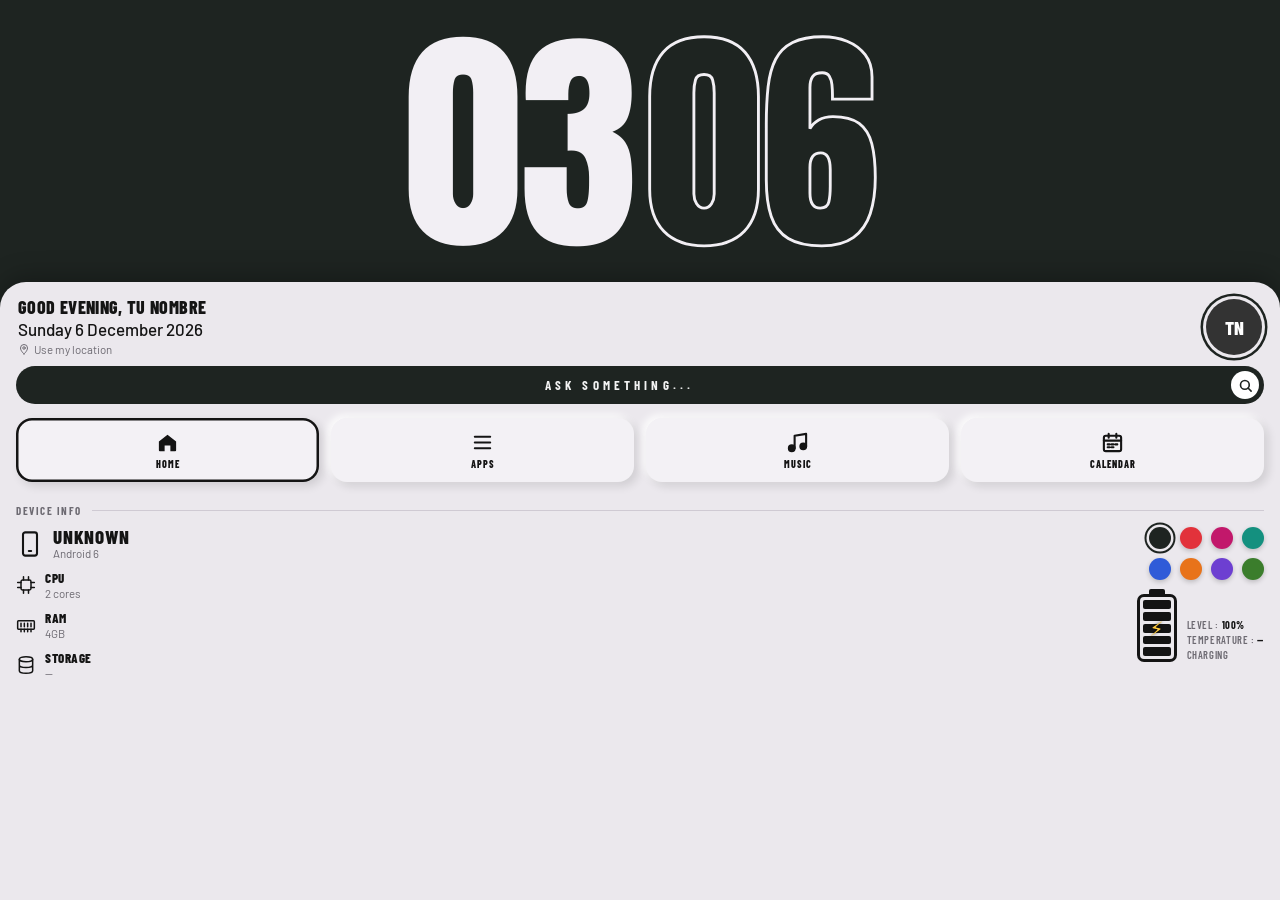
==== web27/index.html @ af2ad9dc "Nuevo tema Launcher 27 (estilo iOS 27) + funciones nativas - web27/: reloj gigante, mapa mundial con" ====
<!DOCTYPE html>
<html lang="es">
<head>
<meta charset="utf-8">
<meta name="viewport" content="width=device-width,initial-scale=1,maximum-scale=1,user-scalable=no,viewport-fit=cover">
<meta name="theme-color" content="#1E2421">
<meta name="mobile-web-app-capable" content="yes">
<title>Launcher 27</title>
<link rel="manifest" href="manifest.webmanifest">
<link rel="icon" href="icon-192.png">
<style>
@font-face{font-family:'Anton';font-weight:400;font-display:swap;src:url(fonts/anton-latin-400-normal.woff2) format('woff2')}
@font-face{font-family:'Barlow Condensed';font-weight:500;font-display:swap;src:url(fonts/barlow-condensed-latin-500-normal.woff2) format('woff2')}
@font-face{font-family:'Barlow Condensed';font-weight:600;font-display:swap;src:url(fonts/barlow-condensed-latin-600-normal.woff2) format('woff2')}
@font-face{font-family:'Barlow Condensed';font-weight:700;font-display:swap;src:url(fonts/barlow-condensed-latin-700-normal.woff2) format('woff2')}
@font-face{font-family:'Barlow Condensed';font-weight:800;font-display:swap;src:url(fonts/barlow-condensed-latin-800-normal.woff2) format('woff2')}
@font-face{font-family:'Barlow';font-weight:400;font-display:swap;src:url(fonts/barlow-latin-400-normal.woff2) format('woff2')}
@font-face{font-family:'Barlow';font-weight:500;font-display:swap;src:url(fonts/barlow-latin-500-normal.woff2) format('woff2')}
@font-face{font-family:'Barlow';font-weight:600;font-display:swap;src:url(fonts/barlow-latin-600-normal.woff2) format('woff2')}
@font-face{font-family:'Barlow';font-weight:700;font-display:swap;src:url(fonts/barlow-latin-700-normal.woff2) format('woff2')}
:root{--acc:#1E2421;--on:#fff;--bg:#ebe8ed;--tile:#f3f1f5;--ink:#141414;--mut:#6d6a72;--topH:max(34dvh,270px)}
*{box-sizing:border-box;margin:0;padding:0;-webkit-tap-highlight-color:transparent}
html,body{height:100%;overflow:hidden;background:var(--acc);font-family:Barlow,Roboto,system-ui,sans-serif;color:var(--ink);-webkit-user-select:none;user-select:none;touch-action:manipulation}
button{font:inherit;color:inherit;background:none;border:0;cursor:pointer}
input{font:inherit;-webkit-user-select:text;user-select:text}
.ic{width:22px;height:22px;flex:none}
.cond{font-family:"Barlow Condensed","Roboto Condensed","Arial Narrow",sans-serif-condensed,sans-serif,Barlow,sans-serif}

/* ---------- TOP ---------- */
#top{position:fixed;left:0;right:0;top:0;height:var(--topH);background:var(--acc);color:var(--on);overflow:hidden;transition:background .5s}
.tl{position:absolute;inset:0;padding-top:env(safe-area-inset-top);opacity:0;transform:scale(.97);transition:opacity .4s,transform .4s;pointer-events:none}
.tl.on{opacity:1;transform:none;pointer-events:auto}
/* clock */
#clk{position:absolute;left:0;right:0;top:calc(env(safe-area-inset-top) + 2px);bottom:22px;display:flex;align-items:center;justify-content:center;font-family:Anton,"Bebas Neue",Impact,"Arial Narrow",sans-serif-condensed,sans-serif;font-size:min(46vw,calc(var(--topH) * .78));line-height:1;letter-spacing:-.01em;color:#f2eff4}
#clk span{display:block}
#mm{color:transparent;-webkit-text-stroke:max(2px,.012em) #f2eff4;margin-left:.04em}
#ampm{position:absolute;right:16px;top:calc(env(safe-area-inset-top) + 12px);font:700 13px "Barlow Condensed","Roboto Condensed","Arial Narrow",sans-serif-condensed,sans-serif;letter-spacing:.2em;opacity:.8}
/* map */
.mapLbl{position:absolute;left:18px;top:calc(env(safe-area-inset-top) + 12px);font:600 14px "Barlow Condensed","Roboto Condensed","Arial Narrow",sans-serif-condensed,sans-serif;letter-spacing:.06em;opacity:.95}
.map{position:absolute;left:0;right:0;top:calc(env(safe-area-inset-top) + 38px);width:100%;height:calc(100% - env(safe-area-inset-top) - 104px)}
.map path{fill:#ebe8ed}
.map .cross{stroke:#fff;stroke-width:.25;opacity:.6}
.map .pt{fill:#ffd23f;stroke:var(--acc);stroke-width:.6}
.map .pulse{fill:none;stroke:#ffd23f;stroke-width:.5;transform-box:fill-box;transform-origin:center;animation:pulse 1.8s ease-out infinite}
@keyframes pulse{from{transform:scale(.4);opacity:1}to{transform:scale(2.6);opacity:0}}
.coord{position:absolute;left:24px;right:24px;bottom:40px;height:26px;border-radius:4px;background:#ebe8ed;color:#141414;font:700 12.5px "Barlow Condensed","Roboto Condensed","Arial Narrow",sans-serif-condensed,sans-serif;letter-spacing:.08em;display:flex;align-items:center;justify-content:center;gap:8px}
/* music top */
.blur{position:absolute;inset:-30px;background:var(--acc) center/cover;filter:blur(18px) brightness(.55) saturate(1.2);transform:scale(1.1)}
.vinylWrap{position:absolute;left:50%;top:calc(env(safe-area-inset-top) + 50%);transform:translate(-50%,-58%)}
.vinyl{width:min(58vw,calc(var(--topH) * .74));aspect-ratio:1;border-radius:50%;background:repeating-radial-gradient(circle,#0c0c0c 0 1.6px,#1b1b1b 1.6px 3.2px);box-shadow:0 12px 30px rgba(0,0,0,.5),inset 0 0 0 2px rgba(255,255,255,.06);position:relative;animation:spin 6s linear infinite;animation-play-state:paused}
.vinyl::after{content:"";position:absolute;inset:0;border-radius:50%;background:conic-gradient(from 30deg,transparent 0 10%,rgba(255,255,255,.12) 14%,transparent 20% 60%,rgba(255,255,255,.08) 64%,transparent 70%)}
.playing .vinyl{animation-play-state:running}
@keyframes spin{to{transform:rotate(360deg)}}
.vlabel{position:absolute;inset:29%;border-radius:50%;background:#e9e6ec center/cover;display:grid;place-items:center;color:#141414}
.vhole{position:absolute;left:50%;top:50%;width:5%;height:5%;transform:translate(-50%,-50%);border-radius:50%;background:#000;z-index:2}
.lp{position:absolute;right:16px;top:calc(env(safe-area-inset-top) + 10px);border:1.5px solid rgba(255,255,255,.8);border-radius:50%;width:28px;height:28px;display:grid;place-items:center;font:700 10px "Barlow Condensed","Roboto Condensed","Arial Narrow",sans-serif-condensed,sans-serif}
.lyr{position:absolute;left:14px;right:14px;top:calc(env(safe-area-inset-top) + 50%);transform:translateY(-62%);text-align:center;pointer-events:none;z-index:3}
.lyr b{display:block;font:800 clamp(20px,6.4vw,28px)/1.08 "Barlow Condensed","Roboto Condensed","Arial Narrow",sans-serif-condensed,sans-serif;color:#ffc93c;text-shadow:0 2px 10px rgba(0,0,0,.8);transition:opacity .3s}
.lyr small{display:block;margin-top:6px;font:600 13px Barlow;color:#fff;opacity:.85;text-shadow:0 1px 6px #000}
/* calendar top */
.mc{position:absolute;inset:calc(env(safe-area-inset-top) + 10px) 16px 34px;display:flex;flex-direction:column}
.mch{display:flex;align-items:flex-end;justify-content:space-between}
.mch b{font:400 clamp(40px,13vw,58px)/.9 Anton,Impact,sans-serif-condensed,sans-serif;color:transparent;-webkit-text-stroke:1.5px #f2eff4;letter-spacing:.02em}
.mch span{font:700 15px "Barlow Condensed","Roboto Condensed","Arial Narrow",sans-serif-condensed,sans-serif;letter-spacing:.2em;opacity:.8}
.mch .nav{display:flex;gap:6px}
.mch .nav button{width:30px;height:30px;border-radius:50%;border:1.5px solid rgba(255,255,255,.5);display:grid;place-items:center}
.mch .nav .ic{width:16px;height:16px}
.mgrid{flex:1;display:grid;grid-template-columns:repeat(7,1fr);grid-auto-rows:1fr;margin-top:6px;font:600 13.5px "Barlow Condensed","Roboto Condensed","Arial Narrow",sans-serif-condensed,sans-serif;text-align:center;align-items:center}
.mgrid .wd{opacity:.6;font-size:11px;letter-spacing:.08em}
.mgrid .o{opacity:.3}
.mgrid .t span{background:#f2eff4;color:var(--acc);border-radius:7px;padding:1px 6px}
.mgrid .e span{border-bottom:2px solid #ffc93c}

/* ---------- CARD ---------- */
#card{position:fixed;left:0;right:0;bottom:0;top:calc(var(--topH) - 24px);background:var(--bg);border-radius:26px 26px 0 0;display:flex;flex-direction:column;box-shadow:0 -6px 24px rgba(0,0,0,.25);overflow:hidden}
.hello{display:flex;align-items:center;gap:12px;padding:16px 18px 10px}
.hello>div{flex:1;min-width:0}
.hello h1{font:800 18px/1.05 "Barlow Condensed","Roboto Condensed","Arial Narrow",sans-serif-condensed,sans-serif;letter-spacing:.02em;text-transform:uppercase;white-space:nowrap;overflow:hidden;text-overflow:ellipsis}
.hello p{font:500 17px/1.2 Barlow;margin-top:2px}
.hello small{display:flex;align-items:center;gap:4px;font-size:11.5px;color:var(--mut);margin-top:3px;white-space:nowrap;overflow:hidden}
.hello small .ic{width:12px;height:12px}
.ava{width:56px;height:56px;border-radius:50%;flex:none;background:#333 center/cover;box-shadow:0 0 0 3px var(--bg),0 0 0 5.5px var(--acc);display:grid;place-items:center;color:#fff;font:800 19px "Barlow Condensed","Roboto Condensed","Arial Narrow",sans-serif-condensed,sans-serif}
.ask{margin:0 16px;position:relative}
.ask input{width:100%;height:38px;border:0;border-radius:20px;background:var(--acc);color:var(--on);padding:0 46px 0 18px;font:700 13px "Barlow Condensed","Roboto Condensed","Arial Narrow",sans-serif-condensed,sans-serif;letter-spacing:.32em;text-align:center;outline:none;transition:background .5s}
.ask input::placeholder{color:var(--on);opacity:.95}
.ask input:focus{text-align:left;letter-spacing:.06em;font-size:15px}
.ask>button{position:absolute;right:5px;top:5px;width:28px;height:28px;border-radius:50%;background:var(--on);color:var(--acc);display:grid;place-items:center}
.ask>button .ic{width:15px;height:15px;stroke-width:2.6}
#res{position:absolute;left:0;right:0;top:44px;background:#fff;border-radius:16px;box-shadow:0 10px 30px rgba(0,0,0,.25);z-index:30;max-height:46dvh;overflow:auto;display:none}
#res.on{display:block}
#res button{display:flex;align-items:center;gap:12px;width:100%;padding:10px 14px;text-align:left;font-size:14.5px;border-bottom:1px solid #eee}
#res img,#res .ri{width:30px;height:30px;border-radius:8px;flex:none;display:grid;place-items:center;background:#f0eef2}
.tabs{display:grid;grid-template-columns:repeat(4,1fr);gap:12px;padding:14px 16px 8px}
.tab{height:64px;border-radius:16px;background:var(--tile);box-shadow:4px 4px 10px rgba(0,0,0,.12),-3px -3px 8px rgba(255,255,255,.95);display:flex;flex-direction:column;align-items:center;justify-content:center;gap:4px;font:800 10px "Barlow Condensed","Roboto Condensed","Arial Narrow",sans-serif-condensed,sans-serif;letter-spacing:.1em;text-transform:uppercase;transition:.2s}
.tab .ic{width:23px;height:23px;stroke-width:2.2}
.tab.on{box-shadow:inset 0 0 0 2.5px var(--ink),4px 4px 10px rgba(0,0,0,.12)}
.tab:active{transform:scale(.95)}
.body{position:relative;flex:1;min-height:0}
.pg{position:absolute;inset:0;overflow-y:auto;padding:6px 16px calc(24px + env(safe-area-inset-bottom));opacity:0;transform:translateY(10px);transition:opacity .3s,transform .3s;pointer-events:none;scrollbar-width:none}
.pg::-webkit-scrollbar{display:none}
.pg.on{opacity:1;transform:none;pointer-events:auto}
.sec{display:flex;align-items:center;gap:10px;margin:8px 0 10px;font:700 11px "Barlow Condensed","Roboto Condensed","Arial Narrow",sans-serif-condensed,sans-serif;letter-spacing:.14em;color:var(--mut);text-transform:uppercase}
.sec::after{content:"";flex:1;height:1px;background:#cfcad3}
.sec .sb{order:3;width:28px;height:28px;border-radius:9px;background:var(--tile);box-shadow:2px 2px 6px rgba(0,0,0,.12);display:grid;place-items:center;color:var(--ink)}
.sec .sb .ic{width:15px;height:15px}
/* home */
.dev{display:flex;gap:12px}
.dl{flex:1;min-width:0;display:flex;flex-direction:column;gap:10px}
.di{display:flex;gap:9px;align-items:center}
.di .ic{width:20px;height:20px;stroke-width:1.8}
.di>div{min-width:0}
.di b{display:block;font:800 13px "Barlow Condensed","Roboto Condensed","Arial Narrow",sans-serif-condensed,sans-serif;letter-spacing:.04em;text-transform:uppercase}
.di small{display:block;font-size:11.5px;color:var(--mut);white-space:nowrap;overflow:hidden;text-overflow:ellipsis}
.di.big .ic{width:28px;height:28px}
.di.big b{font-size:19px;line-height:1}
.dr{flex:none;max-width:46%;display:flex;flex-direction:column;align-items:flex-end;gap:14px}
.dots{display:grid;grid-template-columns:repeat(4,22px);gap:9px}
.dot{width:22px;height:22px;border-radius:50%;background:var(--c);box-shadow:0 2px 5px rgba(0,0,0,.2);transition:.2s}
.dot.on{box-shadow:0 0 0 2.5px var(--bg),0 0 0 4.5px var(--c)}
.batt{display:flex;gap:10px;align-items:flex-end}
.bico{width:40px;height:68px;border:3px solid var(--ink);border-radius:7px;padding:3px;display:flex;flex-direction:column-reverse;gap:3px;position:relative}
.bico::before{content:"";position:absolute;top:-8px;left:50%;width:16px;height:5px;margin-left:-8px;background:var(--ink);border-radius:2px 2px 0 0}
.bico i{flex:1;border-radius:2px;background:var(--ink);opacity:.12}
.bico i.f{opacity:1}
.bico.low i.f{background:#e2323b}
.bico.chg::after{content:"⚡";position:absolute;inset:0;display:grid;place-items:center;font-size:20px;color:#ffc93c;text-shadow:0 0 3px #000}
.btx{min-width:0;font:600 10.5px/1.45 "Barlow Condensed","Roboto Condensed","Arial Narrow",sans-serif-condensed,sans-serif;letter-spacing:.06em;text-transform:uppercase;color:var(--mut);text-align:left}
.btx b{color:var(--ink)}
.quick{display:grid;grid-template-columns:repeat(4,1fr);gap:10px;margin-top:16px}
/* apps */
.agrid{display:grid;grid-template-columns:repeat(5,1fr);gap:12px 8px}
.ap{display:flex;flex-direction:column;align-items:center;gap:5px;min-width:0}
.ap .t{width:100%;aspect-ratio:1;max-width:56px;border-radius:15px;background:var(--tile);box-shadow:3px 3px 8px rgba(0,0,0,.13),-2px -2px 6px rgba(255,255,255,.95);display:grid;place-items:center;transition:transform .15s}
.ap:active .t{transform:scale(.9)}
.ap .t .ic{width:25px;height:25px;stroke-width:1.9}
.ap .t img{width:70%;height:70%;border-radius:24%;object-fit:cover}
.ap small{font:700 9px "Barlow Condensed","Roboto Condensed","Arial Narrow",sans-serif-condensed,sans-serif;letter-spacing:.06em;text-transform:uppercase;max-width:100%;white-space:nowrap;overflow:hidden;text-overflow:ellipsis;color:#444}
.hazard{height:30px;margin:20px -16px 0;background:repeating-linear-gradient(-45deg,var(--ink) 0 14px,transparent 14px 28px);opacity:.92}
.hint{font-size:11px;color:var(--mut);text-align:center;margin-top:10px}
/* music */
.msrc{display:flex;justify-content:center;margin:2px 0 6px}
.msrc img,.msrc .ic{width:24px;height:24px;border-radius:50%}
.mt{text-align:center;font:800 20px/1.1 "Barlow Condensed","Roboto Condensed","Arial Narrow",sans-serif-condensed,sans-serif;text-transform:uppercase;white-space:nowrap;overflow:hidden;text-overflow:ellipsis}
.ma{text-align:center;font:600 13px "Barlow Condensed","Roboto Condensed","Arial Narrow",sans-serif-condensed,sans-serif;letter-spacing:.14em;color:var(--mut);text-transform:uppercase;margin-top:3px;white-space:nowrap;overflow:hidden;text-overflow:ellipsis}
.mctl{display:flex;justify-content:space-between;align-items:center;margin:16px 6px 10px}
.mctl button .ic{width:22px;height:22px}
.mctl .pp{width:52px;height:52px;border-radius:50%;background:var(--ink);color:var(--bg);display:grid;place-items:center;box-shadow:0 6px 14px rgba(0,0,0,.25)}
.mctl .pp .ic{width:22px;height:22px}
.prog{display:flex;align-items:center;gap:10px;font:600 11.5px "Barlow Condensed","Roboto Condensed","Arial Narrow",sans-serif-condensed,sans-serif;color:var(--mut);font-variant-numeric:tabular-nums}
.pbar{flex:1;height:22px;display:flex;align-items:center}
.pbar div{width:100%;height:4px;border-radius:2px;background:#d3ced7;overflow:hidden}
.pbar i{display:block;height:100%;width:0;background:var(--ink)}
.cardx{background:var(--tile);border-radius:16px;padding:14px;box-shadow:3px 3px 10px rgba(0,0,0,.1);margin:14px 0;font-size:13px;line-height:1.4}
.cardx b{display:block;font:800 14px "Barlow Condensed","Roboto Condensed","Arial Narrow",sans-serif-condensed,sans-serif;letter-spacing:.06em;text-transform:uppercase;margin-bottom:4px}
.btn{display:inline-flex;align-items:center;justify-content:center;gap:8px;background:var(--ink);color:#fff;border-radius:12px;padding:11px 16px;font:700 14px "Barlow Condensed","Roboto Condensed","Arial Narrow",sans-serif-condensed,sans-serif;letter-spacing:.08em;text-transform:uppercase}
.btn .ic{width:17px;height:17px}
.btn.alt{background:transparent;color:var(--ink);box-shadow:inset 0 0 0 2px var(--ink)}
.song{display:flex;align-items:center;gap:10px;padding:8px;border-radius:12px}
.song.cur{background:var(--tile);box-shadow:2px 2px 8px rgba(0,0,0,.1)}
.song .th{width:40px;height:40px;border-radius:9px;background:#d9d5dd center/cover;flex:none;display:grid;place-items:center}
.song .th .ic{width:18px;height:18px}
.song .tx{flex:1;min-width:0}
.song b{display:block;font-size:14px;white-space:nowrap;overflow:hidden;text-overflow:ellipsis}
.song small{font-size:12px;color:var(--mut);display:block;white-space:nowrap;overflow:hidden;text-overflow:ellipsis}
.song .del{opacity:.45;padding:6px}
.song .del .ic{width:17px;height:17px}
/* calendar */
.ev{margin-bottom:14px}
.ev .bar{background:var(--ink);color:#fff;font:700 15px "Barlow Condensed","Roboto Condensed","Arial Narrow",sans-serif-condensed,sans-serif;letter-spacing:.03em;padding:7px 12px;border-radius:3px;display:flex;align-items:center;gap:8px}
.ev .bar span{flex:1;white-space:nowrap;overflow:hidden;text-overflow:ellipsis}
.ev .bar .ic{width:15px;height:15px;opacity:.7}
.ev .meta{display:flex;gap:14px;align-items:center;font:600 12px "Barlow Condensed","Roboto Condensed","Arial Narrow",sans-serif-condensed,sans-serif;letter-spacing:.04em;color:var(--mut);padding:5px 4px 0;flex-wrap:wrap}
.ev .meta span{display:flex;align-items:center;gap:4px}
.ev .meta .ic{width:13px;height:13px}
.ev .meta .left{margin-left:auto;color:var(--ink);font-weight:800}
.ev .meta .left.now{color:#e2323b}
.empty{text-align:center;color:var(--mut);font-size:13px;padding:16px}
/* sheet */
#scrim{position:fixed;inset:0;background:rgba(0,0,0,.45);opacity:0;pointer-events:none;transition:.3s;z-index:40}
body.sheetOpen #scrim{opacity:1;pointer-events:auto}
#sheet{position:fixed;left:0;right:0;bottom:0;max-height:90dvh;overflow-y:auto;background:var(--bg);border-radius:26px 26px 0 0;z-index:41;transform:translateY(105%);transition:transform .38s cubic-bezier(.2,.8,.2,1);padding:10px 18px calc(24px + env(safe-area-inset-bottom))}
body.sheetOpen #sheet{transform:none}
.grab{width:44px;height:5px;border-radius:3px;background:#c8c3cc;margin:0 auto 14px}
#sheet h3{font:800 17px "Barlow Condensed","Roboto Condensed","Arial Narrow",sans-serif-condensed,sans-serif;letter-spacing:.12em;text-transform:uppercase;margin:4px 0 12px}
#sheet h4{font:700 11px "Barlow Condensed","Roboto Condensed","Arial Narrow",sans-serif-condensed,sans-serif;letter-spacing:.14em;color:var(--mut);text-transform:uppercase;margin:18px 0 8px}
.fld{display:block;margin-bottom:10px}
.fld span{display:block;font-size:11.5px;font-weight:600;color:var(--mut);margin-bottom:4px}
.fld input{width:100%;border:0;border-radius:12px;background:#fff;padding:11px 12px;font-size:15px;color:#111;outline:none}
.row{display:flex;align-items:center;justify-content:space-between;gap:10px;padding:8px 0;font-size:14.5px}
.sw{width:48px;height:28px;border-radius:14px;background:#cfcad3;position:relative;flex:none;transition:.25s}
.sw::after{content:"";position:absolute;top:3px;left:3px;width:22px;height:22px;border-radius:50%;background:#fff;box-shadow:0 2px 4px rgba(0,0,0,.25);transition:.25s}
.sw.on{background:var(--ink)}.sw.on::after{left:23px}
.seg{display:flex;background:#fff;border-radius:12px;padding:3px}
.seg button{padding:7px 14px;border-radius:9px;font-weight:700;font-size:13px}
.seg button.on{background:var(--ink);color:#fff}
.flags{display:flex;gap:10px}
.flag{width:40px;height:40px;border-radius:50%;overflow:hidden;font-size:33px;line-height:40px;text-align:center;box-shadow:0 0 0 2px #fff,0 2px 6px rgba(0,0,0,.2)}
.flag span{display:block;transform:scale(1.45)}
.flag.on{box-shadow:0 0 0 3px var(--ink)}
.chk{display:flex;align-items:center;gap:10px;font-size:14px;margin:6px 0 10px}
.chk input{width:20px;height:20px;accent-color:#111}
.two{display:flex;gap:10px}.two>*{flex:1}
.acts{display:flex;gap:10px;margin-top:8px}.acts .btn{flex:1}
.res2 button{display:block;width:100%;text-align:left;padding:11px;border-radius:10px;font-size:14px}
.res2 small{color:var(--mut)}
.pick{display:grid;grid-template-columns:repeat(4,1fr);gap:14px 8px}
#toast{position:fixed;left:50%;bottom:calc(30px + env(safe-area-inset-bottom));transform:translate(-50%,20px);background:#111;color:#fff;padding:10px 16px;border-radius:12px;font-size:13px;opacity:0;pointer-events:none;transition:.3s;z-index:60;max-width:86vw;text-align:center}
#toast.on{opacity:1;transform:translate(-50%,0)}
.spin{animation:spin 1s linear infinite}
</style>
</head>
<body>
<section id="top">
  <div class="tl on" data-p="home"><button id="clk" aria-label="clock"><span id="hh">00</span><span id="mm">00</span></button><span id="ampm"></span></div>
  <div class="tl" data-p="apps">
    <div class="mapLbl" id="mapLbl">—</div>
    <svg class="map" viewBox="0 0 360 142" preserveAspectRatio="xMidYMid meet"><path d="M112.2,137.8L113.5,138.5L114.9,138.7L114.5,139.2L113.5,139.2L113,138.9L112.7,139.3L111.9,139.6L110.8,139.5L110,139.2L109,139.1L107.7,138.5L106.7,138L105.3,136.8L106.2,137L107.6,137.7L108.9,138.1L109.4,137.6L109.7,136.9L110.7,136.5L111.4,136.6L111.7,137.1L112.2,137.8M121.5,135.1L122.3,135.5L122,135.9L120.6,136.2L120.2,135.8L119.3,136.3L118.8,135.8L120,135.3L120.8,135.5L121.5,135.1M250.3,133.7L248.7,133.8L248.7,133.2L248.9,132.8L248.9,132.6L249.6,132.9L250.5,133.1L250.6,133.3L250.3,133.7M325.4,124.8L326.4,125.1L326.9,125L327.7,124.8L328.3,124.9L328.4,126.1L328,126.4L327.9,127.2L327.6,126.9L326.9,127.6L326.7,127.6L326,127.5L325.4,126.7L325.3,126L324.7,125.2L324.7,124.7L325.4,124.8M353,124.9L353.2,125.3L354,124.9L354.2,125.3L354.2,125.8L353.9,126.2L353.2,127L352.7,127.4L353.1,127.9L352.3,127.9L351.5,128.2L351.2,128.9L350.6,129.9L349.8,130.4L349.3,130.6L348.4,130.6L347.8,130.3L346.7,130.2L346.5,129.9L347,129.1L348.3,128.1L348.9,127.9L349.7,127.6L350.5,127L351.1,126.5L351.6,125.8L352,125.5L352.1,125L352.8,124.5L353,124.9M354.6,120.2L355.3,121.2L355.4,120.5L355.8,120.8L356,121.6L356.8,121.9L357.4,122L358,121.6L358.5,121.7L358.3,122.6L358,123.2L357.2,123.1L356.9,123.4L357,123.9L356.9,124.1L356.5,124.6L356,125.3L355.2,125.7L355.1,125.4L354.7,125.3L355.2,124.5L354.9,123.9L353.8,123.5L353.9,123.1L354.6,122.8L354.7,122L354.7,121.4L354.3,120.7L354.3,120.5L353.8,120.1L353.1,119.2L352.6,118.5L353,118.5L353.6,119L354.3,119.3L354.6,120.2M347.1,106.2L346.7,106.4L346.2,106.1L345.5,105.7L344.8,105.1L344.2,104.4L344,104.1L344.5,104.1L345,104.5L345.5,104.8L345.8,105.1L346.6,105.7L347.1,106.2M358.4,101.3L358.7,101.6L358.6,102.2L357.9,102.3L357.4,102.2L357.3,101.7L357.7,101.4L358.1,101.5L358.4,101.3M359.4,100.8L358.7,101L358.6,100.6L359.1,100.4L359.4,100.4M0,100.1L0.2,100L0.1,100.5L0,100.6M347.8,100.5L347.5,100.6L347.2,100.2L347.2,99.9L347.8,100.5M347.1,98.9L347.3,99.7L347,99.6L346.8,99.7L346.7,99.4L346.6,98.6L347.1,98.9M230.1,97.6L230.2,98.8L230.5,99.2L230.4,99.7L230.2,100L229.9,99.4L229.7,99.7L229.9,100.5L229.8,100.9L229.5,101.1L229.4,102L229,103.1L228.5,104.5L227.9,106.4L227.5,107.8L227.1,108.9L226.3,109.2L225.4,109.6L224.8,109.3L224,109L223.8,108.5L223.7,107.6L223.3,106.8L223.3,106.1L223.4,105.3L223.9,105.2L223.9,104.8L224.4,104.1L224.5,103.4L224.2,103L224,102.3L224,101.4L224.3,100.9L224.4,100.2L224.9,100.2L225.5,100L225.9,99.8L226.3,99.8L226.9,99.2L227.7,98.6L228,98.1L227.9,97.7L228.3,97.8L228.8,97.1L228.9,96.5L229.2,96L229.5,96.5L229.8,96.9L230.1,97.6M323.6,97.8L323.9,98.5L324.6,98.2L324.9,98.6L325.4,99L325.3,99.4L325.5,100.3L325.6,100.8L325.9,100.9L326.2,101.8L326.1,102.3L326.4,103L327.5,103.5L328.2,104L328.8,104.4L328.7,104.6L329.3,105.3L329.7,106.3L330.1,106.1L330.5,106.6L330.7,106.4L330.9,107.5L331.6,108.1L332.1,108.5L332.9,109.3L333.1,110.1L333.2,110.6L333.1,111.3L333.6,112.1L333.5,113L333.3,113.5L333.1,114.4L333.1,114.9L332.9,115.6L332.4,116.6L331.7,117L331.3,117.8L331,118.3L330.7,119.2L330.3,119.7L330.1,120.4L329.9,121.1L330,121.4L329.4,121.8L328.3,121.8L327.4,122.2L326.9,122.6L326.3,123L325.5,122.6L324.9,122.4L325,121.9L324.5,122.1L323.6,122.8L322.7,122.5L322.2,122.4L321.6,122.3L320.6,122L320,121.4L319.8,120.6L319.6,120.1L319.1,119.7L318.1,119.6L318.4,119.1L318.2,118.4L317.7,119.1L316.8,119.3L317.4,118.7L317.5,118.1L317.9,117.6L317.8,116.9L317,117.8L316.4,118.1L316,118.9L315.2,118.5L315.2,117.9L314.6,117.2L314.1,116.8L314.3,116.6L313,116L312.3,116L311.3,115.5L309.5,115.6L308.2,115.9L307.1,116.3L306.1,116.2L305.1,116.7L304.2,117L304,117.5L303.7,117.9L302.8,117.9L302.2,118L301.3,117.8L300.6,117.9L299.9,118L299.3,118.5L299,118.5L298.5,118.7L298,119.1L297.3,119L296.6,119L295.6,118.4L295,118.2L295,117.6L295.5,117.5L295.7,117.3L295.7,116.9L295.8,116.2L295.7,115.6L295.2,114.6L295,114L295,113.5L294.6,112.8L294.6,112.5L294.2,112.1L294,111.3L293.5,110.5L293.3,110.1L293.8,110.5L293.4,109.6L293.9,109.9L294.2,110.3L294.2,109.8L293.7,109L293.6,108.7L293.4,108.4L293.5,107.8L293.7,107.6L293.8,107.1L293.7,106.5L294.1,105.8L294.2,106.5L294.6,105.8L295.5,105.5L295.9,105.1L296.7,104.7L297.2,104.6L297.4,104.7L298.2,104.4L298.8,104.3L299,104L299.3,104L299.8,104L300.9,103.7L301.4,103.2L301.7,102.7L302.2,102.2L302.3,101.8L302.3,101.3L303,100.4L303.4,101.3L303.9,101.1L303.5,100.6L303.8,100.1L304.3,100.3L304.4,99.6L304.9,99.1L305.2,98.7L305.7,98.5L305.7,98.2L306.1,98.3L306.1,98.1L306.6,98L307.1,97.8L307.8,98.3L308.4,98.9L309,98.9L309.6,99L309.4,98.4L309.9,97.6L310.3,97.4L310.2,97.1L310.6,96.5L311.2,96.2L311.7,96.3L312.6,96.1L312.6,95.6L311.8,95.3L312.4,95.1L313,95.4L313.6,95.8L314.4,96L314.7,95.9L315.3,96.2L315.9,96L316.3,96L316.5,95.9L317,96.4L316.7,96.9L316.3,97.3L316,97.3L316.1,97.7L315.8,98.2L315.4,98.7L315.5,99L316.3,99.6L317.1,99.9L317.6,100.2L318.3,100.8L318.6,100.8L319.1,101.1L319.3,101.4L320.2,101.7L320.9,101.4L321.1,100.8L321.3,100.4L321.4,99.8L321.7,99L321.6,98.6L321.6,98.3L321.5,97.7L321.7,96.9L321.8,96.7L321.7,96.4L321.9,95.9L322.1,95.3L322.1,95L322.5,94.7L322.8,95.2L322.9,95.8L323.1,95.9L323.2,96.3L323.5,96.8L323.6,97.4L323.6,97.8M342.1,94.5L342.4,94.8L341.7,94.8L341.3,94.2L341.9,94.4L342.1,94.5M300.7,94.2L300.3,94.3L299,93.6L299.9,93.4L300.4,93.7L300.8,94L300.7,94.2M340.9,93.9L340.5,93.9L339.9,93.8L339.6,93.6L339.7,93.2L340.4,93.4L340.7,93.6L340.9,93.9M341.7,93.6L341.5,93.8L340.8,92.9L340.6,92.3L340.9,92.3L341.3,93.1L341.7,93.6M304.4,94.1L303.6,94.4L303.5,94.2L303.6,93.9L304,93.3L305,92.9L305.1,92.7L305.9,92.4L306.6,92.4L307,92.3L307.3,92.4L307,92.7L305.9,93.1L305.1,93.4L304.4,94.1M297.9,92.1L298.3,92.4L298.9,92.3L299.1,92.7L298,92.9L297.3,93L296.7,93L297.1,92.5L297.6,92.4L297.9,92.1M302.9,92.1L302.8,92.7L301.3,92.9L299.9,92.8L299.9,92.4L300.7,92.2L301.3,92.5L302,92.5L302.9,92.1M339.9,92.3L339.9,92.5L339.1,92.1L338.6,91.8L338.2,91.4L338.4,91.3L338.8,91.6L339.6,92L339.9,92.3M337.5,91.3L337.3,91.4L336.9,91.2L336.5,90.8L336.5,90.6L337.1,91L337.5,91.3M288.6,90.8L290.5,90.9L290.8,90.5L292.6,90.9L293,91.6L294.5,91.8L295.7,92.4L294.6,92.8L293.5,92.3L292.6,92.4L291.5,92.3L290.6,92.1L289.4,91.7L288.7,91.6L288.3,91.8L286.5,91.4L286.3,90.9L285.4,90.9L286.1,89.9L287.3,90L288.1,90.3L288.5,90.4L288.6,90.8M314.7,90.2L314.2,90.9L314.1,90.1L314.3,89.8L314.5,89.4L314.7,89.7L314.7,90.2M335.9,90.8L335.6,90.9L335.2,90.5L334.7,89.9L334.5,89.1L334.7,89L334.8,89.3L335.1,89.6L335.5,90.2L336,90.5L335.9,90.8M332,89.5L331.5,89.6L331.3,89.8L330.8,90.1L330.2,90.3L329.7,90.3L328.9,90L328.3,89.7L328.4,89.4L329.3,89.6L329.8,89.5L330,89L330.1,89L330.2,89.5L330.8,89.5L331.1,89.1L331.6,88.8L331.5,88.2L332.1,88.1L332.3,88.3L332.3,88.9L332,89.5M307.2,87.5L306.9,87.8L306.2,87.6L306,87.2L307,87.1L307.2,87.5M310.5,87.1L310.8,87.9L310,87.4L309.2,87.4L308.6,87.4L307.9,87.4L308.1,86.8L309.4,86.8L310.5,87.1M333.1,88.5L332.8,88.8L332.6,88.2L332.4,87.8L332,87.5L331.4,87L330.7,86.7L330.9,86.5L331.5,86.8L331.8,87L332.2,87.2L332.6,87.7L333,88L333.1,88.5M314.1,85.2L314.4,86.8L315.5,87.4L316.3,86.3L317.4,85.7L318.3,85.7L319.2,86.1L319.9,86.4L321,86.6L322.7,87.3L324.6,87.9L325.3,88.4L325.8,88.9L326,89.5L327.6,90.1L327.9,90.6L327,90.7L327.2,91.4L328.1,92L328.7,93.1L329.3,93.1L329.3,93.5L330,93.7L329.7,93.9L330.8,94.3L330.7,94.6L330,94.7L329.8,94.4L328.9,94.3L327.9,94.1L327.1,93.5L326.6,92.9L326,92.1L324.7,91.6L323.9,91.9L323.3,92.2L323.4,93L322.6,93.3L322.1,93.2L321,93.1L320.1,92.3L319.1,92.1L318.9,92.4L317.6,92.4L318,91.6L318.7,91.3L318.4,90.2L317.9,89.4L316,88.5L315.2,88.5L313.7,87.5L313.4,88L313,88.1L312.8,87.7L312.8,87.3L312,86.8L313.1,86.5L313.8,86.5L313.7,86.2L312.2,86.2L311.8,85.6L310.9,85.4L310.5,84.9L311.9,84.7L312.4,84.4L314,84.8L314.1,85.2M305.2,82.6L304.4,83.6L303.7,83.8L302.7,83.6L301.1,83.6L300.2,83.8L300,84.5L300.9,85.4L301.5,85L303.3,84.6L303.3,85.1L302.8,84.9L302.4,85.5L301.5,85.9L302.5,87.2L302.3,87.5L303.2,88.7L303.2,89.3L302.6,89.6L302.2,89.3L302.7,88.5L301.7,88.9L301.5,88.6L301.6,88.2L300.9,87.6L301,86.6L300.3,86.9L300.4,88.1L300.4,89.5L299.8,89.7L299.4,89.4L299.7,88.5L299.5,87.5L299.1,87.5L298.8,86.8L299.2,86.1L299.3,85.4L299.8,83.8L300,83.4L300.9,82.7L301.7,83L302.9,83.1L304.1,83.1L305.1,82.4L305.2,82.6M308.7,82.9L308.6,83.7L308.1,83.6L308,84.3L308.4,84.8L308.1,84.9L307.7,84.3L307.4,83L307.6,82.2L307.9,81.8L308,82.4L308.6,82.5L308.7,82.9M285.8,89.9L284.7,89.9L283.9,89L282.6,88.2L282.2,87.6L281.4,86.8L280.9,86.1L280.1,84.7L279.3,83.8L279,83L278.6,82.2L277.7,81.5L277.2,80.7L276.4,80.1L275.4,79L275.3,78.5L275.9,78.6L277.5,78.8L278.4,79.7L279.1,80.4L279.7,80.8L280.6,81.9L281.7,81.9L282.5,82.6L283.1,83.4L283.8,83.9L283.4,84.7L284,85.1L284.4,85.1L284.5,85.8L284.9,86.3L285.6,86.4L286.1,87.1L285.9,88.3L285.8,89.9M297.9,82.2L299,83.1L297.8,83.2L297.5,83.9L297.5,84.8L296.6,85.5L296.5,86.5L296.1,88L296,87.7L294.9,88.1L294.5,87.5L293.8,87.4L293.3,87.1L292.1,87.5L291.7,87L291,87L290.2,86.9L290.1,85.6L289.6,85.3L289.1,84.5L289,83.6L289.1,82.7L289.7,82L290.4,82.3L291.2,82.1L291.4,81.3L291.8,81.1L293,80.9L293.7,80.1L294.2,79.5L294.6,79.1L295.5,78.6L296.2,77.9L296.7,77.1L297.1,77.1L297.6,77.6L297.7,78L298.3,78.3L299.2,78.6L299.1,79L298.4,79L298.6,79.5L297.9,79.9L297.3,80.8L298,81.7L297.9,82.2M306.4,75.6L306.5,76.2L306.5,76.8L306.2,77.7L305.8,76.7L305.4,77.2L305.7,78L305.4,78.4L304.2,77.8L303.9,77.1L304.2,76.6L303.6,76.2L303.3,76.6L302.8,76.5L302.1,77.1L301.9,76.8L302.3,76L302.9,75.7L303.5,75.3L303.8,75.8L304.6,75.5L304.8,75L305.5,75L305.4,74.2L306.2,74.7L306.3,75.2L306.4,75.6M261.2,77.8L260.3,78L259.9,77.2L259.7,75.8L260.1,74.2L260.8,74.7L261.3,75.4L261.8,76.5L261.6,77.5L261.2,77.8M119.1,73.9L118.2,74L118,73.9L118.3,73.6L118.3,73.2L118.9,73.1L119.1,73.1L119.1,73.9M304,73.7L303.6,74.1L303.3,74.7L303,75L302.4,74.3L302.6,74L302.8,73.7L302.9,73.1L303.5,73.1L303.3,73.7L304.1,72.8L304,73.7M298.5,74.7L297.2,75.6L297.7,74.9L298.4,74.3L299,73.6L299.5,72.6L299.7,73.4L299,74L298.5,74.7M301.9,72.1L302.5,72.4L303.1,72.4L303.1,72.8L302.6,73.3L302,73.6L302,73.1L302,72.6L301.9,72.1M305.5,71.8L305.8,73L305,72.7L305,73L305.3,73.6L304.8,73.9L304.8,73.2L304.5,73.1L304.3,72.5L304.9,72.6L304.9,72.2L304.3,71.4L305.2,71.5L305.5,71.8M301.5,70.9L301.3,71.8L300.8,71.3L300.3,70.5L301.2,70.6L301.5,70.9M301.3,65.5L301.9,65.8L302.2,65.5L302.3,65.8L302.2,66.2L302.5,66.9L302.3,67.7L301.7,68.1L301.5,68.9L301.7,69.7L302.3,69.8L302.7,69.7L304,70.2L303.9,70.8L304.2,71L304.1,71.5L303.3,71L302.9,70.4L302.7,70.8L302,70.2L301.1,70.4L300.6,70.1L300.7,69.7L301,69.5L300.7,69.2L300.6,69.6L300.1,69L299.9,68.6L299.9,67.6L300.3,68L300.4,66.4L300.7,65.5L301.3,65.5M114.4,65.8L114.2,66L113.4,66L112.8,66.1L112.8,65.6L112.9,65.5L113.7,65.5L114.2,65.6L114.4,65.8M103.1,66.1L102.8,66.3L102.2,66.1L101.7,65.8L101.8,65.5L102.2,65.5L102.4,65.5L103.1,65.6L103.6,65.8L103.8,66.1L103.1,66.1M107.4,64.1L108.3,64.3L108.4,64.1L109.2,64.1L109.8,64.4L110,64.4L110.2,64.7L110.8,64.7L110.7,65L111.2,65L111.7,65.4L111.3,65.8L110.8,65.6L110.4,65.6L110,65.6L109.9,65.8L109.5,65.8L109.3,65.6L109,65.7L108.6,66.4L108.3,66.2L108.3,66L107.6,65.8L107.2,65.9L106.5,65.8L106.1,66L105.5,65.7L105.6,65.3L106.6,65.5L107.3,65.6L107.7,65.3L107.2,64.9L107.2,64.5L106.6,64.4L106.8,64.1L107.4,64.1M290.3,65.3L289.5,65.8L288.7,65.5L288.6,64.6L289.1,64.2L290.2,63.9L290.8,63.9L291,64.3L290.6,64.7L290.3,65.3M24.5,64.9L24.3,65.1L24.1,64.9L24.1,64.7L23.9,64.3L24,64.2L24.1,64L24.1,63.8L24.1,63.7L24.2,63.8L24.6,63.9L24.8,64L24.9,64.1L25.2,64.5L24.8,64.8L24.5,64.9M23.9,63.4L23.6,63.4L23.4,63.2L23.3,63.1L23.4,63L23.7,63.1L24,63.2L23.9,63.4M23.2,62.8L23.2,62.9L22.7,62.9L22.7,62.8L23.2,62.8M22.3,62.7L22.2,62.7L21.9,62.7L21.7,62.5L21.7,62.4L22,62.3L22.1,62.3L22.3,62.7M20.7,62L20.5,62.1L20.2,61.9L20.3,61.9L20.4,61.8L20.6,61.8L20.7,62M100.3,61.2L100.7,61.6L101.7,61.5L102,61.7L102.9,62.3L103.5,62.8L103.8,62.8L104.4,63L104.3,63.3L105.1,63.3L105.8,63.7L105.7,63.9L105,64.1L104.4,64.1L103.7,64L102.2,64.1L102.9,63.6L102.5,63.3L101.9,63.3L101.5,63L101.3,62.4L100.7,62.4L99.8,62.2L99.5,62L98.2,61.8L97.8,61.6L98.2,61.4L97.2,61.3L96.5,61.8L96.1,61.8L95.9,62.1L95.5,62.2L95,62.1L95.6,61.8L95.8,61.4L96.2,61.2L96.7,61L97.5,60.9L97.7,60.8L98.6,60.9L99.4,60.9L100.3,61.2M102.5,60.2L102.2,60.3L102,59.7L101.6,59.4L101.8,58.8L102.1,58.8L102.5,59.7L102.5,60.2M301.2,61.2L300.7,62L300.2,61.2L300.1,60.4L300.7,59.5L301.5,58.7L302,59L301.8,59.6L301.2,61.2M102.2,57.4L101.1,57.6L101,57.2L101.5,57.1L102.2,57.2L102.2,57.4M103,57.4L102.8,58.1L102.6,58L102.7,57.5L102.2,57.1L102.2,57L103,57.4M314.6,49.9L314.8,50.2L314.2,50.8L313.8,50.5L313.3,50.7L313,51.3L312.4,51L312.4,50.5L312.9,49.9L313.5,50.1L313.9,49.6L314.6,49.9M214.6,48.3L213.9,48.8L214,48.9L214,49L213,49.4L212.5,49.3L212.3,48.9L212.7,48.9L212.8,48.9L212.9,48.6L213.7,48.6L214.6,48.3M203.7,48.3L204.2,48.6L205,48.6L205.8,48.6L205.7,48.8L206.3,48.7L206.2,49L204.7,49.1L204.7,48.9L203.5,48.7L203.7,48.3M195.5,45.8L195.2,46.6L195.3,46.9L195.1,47.4L194.3,47L193.8,46.9L192.4,46.4L192.6,45.9L193.7,46L194.8,45.9L195.5,45.8M189.2,42.8L189.8,43.5L189.7,44.8L189.2,44.8L188.8,45.1L188.4,44.8L188.4,43.6L188.2,43L188.7,43.1L189.2,42.8M321,46.9L320.6,47.7L320.8,48.2L320.3,48.9L319,49.3L317.2,49.4L315.8,50.5L315.1,50.2L315.1,49.4L313.3,49.6L312.2,50.1L311,50.1L312,50.9L311.3,52.5L310.7,53L310.2,52.6L310.4,51.7L309.8,51.4L309.4,50.7L310.4,50.4L310.9,49.8L311.9,49.2L312.6,48.6L314.6,48.3L315.7,48.5L316.7,46.7L317.4,47.2L318.9,46.2L319.4,45.8L320.1,44.6L319.9,43.4L320.3,42.8L321.4,42.6L321.9,44L321.9,44.8L321,45.8L321,46.9M189.6,41.8L189.2,42.6L188.8,42.4L188.5,41.7L188.7,41.4L189.4,41L189.6,41.8M323.9,39.8L324.6,40L325.3,39.6L325.5,40.7L324.1,41L323.2,42L321.6,41.3L321.1,42.4L320,42.4L319.8,41.4L320.3,40.7L321.4,40.6L321.7,39.2L322,38.4L323.1,39.5L323.9,39.8M116.3,37.5L117.1,37.6L118,37.6L117.5,38L117.1,38L115.9,37.6L115.6,37.3L116,37L116.3,37.5M118.2,34.9L117.7,34.9L116.4,34.6L115.5,34.1L115.8,34L117.1,34.3L118.2,34.7L118.2,34.9M56.5,35.5L56,35.6L54.3,35.2L54,34.8L53.2,34.5L53,34.2L51.9,34L51.6,33.5L51.6,33.2L52.7,33.4L53.3,33.6L54.2,33.7L54.6,34.1L55.1,34.5L56.1,34.9L56.5,35.5M123.9,33.3L123.2,34.2L123.9,33.9L124.5,34.1L124.2,34.4L125.1,34.7L125.5,34.4L126.5,34.8L126.2,35.5L126.9,35.3L127,35.8L127.4,36.5L126.9,37.3L126.5,37.4L125.8,37.2L126,36.4L125.8,36.2L124.6,37.1L124,37.1L124.7,36.6L123.7,36.4L122.7,36.4L120.7,36.4L120.6,36.1L121.2,35.7L120.8,35.5L121.6,34.9L122.6,33.3L123.3,32.7L124.1,32.4L124.6,32.4L124.4,32.7L123.9,33.3M47.3,30L48.3,29.9L47.9,31L48.8,31.8L48.4,31.8L47.8,31.4L47.4,30.9L46.9,30.6L46.8,30.1L46.8,29.8L47.3,30M323.6,33.3L324.7,35L323.2,34.7L322.6,36.1L323.5,37.2L323.5,37.9L322.7,37.3L322.1,38L321.9,37.2L322,36.2L321.9,35.1L322.1,34.4L322.2,33L321.6,32.1L321.7,30.7L322.6,30.2L322.2,29.8L322.7,29.6L322.9,30.3L323.3,31.3L323.2,32.2L323.6,33.3M173.2,31.7L171.4,32.3L170,32.2L170.8,31.1L170.3,30.1L171.7,29.3L172.4,28.9L173.3,28.8L174.3,29.4L173.8,30.1L174,30.8L173.2,31.7M192.7,28.4L192.1,29.2L191,28.6L190.9,28.2L192.4,27.9L192.7,28.4M27,26.9L26,27.3L25.5,27L25.3,26.5L26.2,26.2L26.8,26L27.4,26.1L27.9,26.4L27,26.9M177,25.4L175.9,26.4L176.9,26.3L178,26.3L177.8,27.1L176.9,28L177.9,28.1L178.9,29.4L179.6,29.5L180.2,30.7L180.5,31.1L181.7,31.3L181.6,31.9L181,32.2L181.4,32.7L180.5,33.2L179.2,33.2L177.5,33.5L177,33.3L176.4,33.8L175.5,33.7L174.8,34L174.2,33.8L175.7,32.8L176.6,32.6L175,32.4L174.7,32L175.8,31.7L175.2,31.2L175.4,30.5L176.9,30.6L177.1,30L176.4,29.4L175.2,29.2L174.9,28.9L175.3,28.5L175,28.2L174.4,28.7L174.4,27.7L173.8,27.2L174.2,26.2L175,25.4L175.8,25.4L177,25.4M14.4,24.1L13.8,24.2L13.2,24.1L12.5,23.8L13.5,23.6L14.3,23.7L14.4,24.1M100.7,21.8L100.3,22.4L99.9,22.3L99.6,22L99.7,21.9L100.1,21.6L100.5,21.6L100.7,21.8M98.1,21.3L96.9,21.8L96.2,21.8L96,21.5L96.8,21.1L98.1,21.1L98.1,21.3M8.3,20.2L8.9,20.4L9.5,20.3L10.3,20.6L11.3,20.7L11.2,20.8L10.5,21L9.7,20.8L9.3,20.6L8.4,20.7L8.2,20.6L8.3,20.2M94.8,18.3L95,18.8L95.5,18.6L96.1,18.9L97.2,19.2L98.4,19.5L98.4,20L99.2,19.9L99.9,20.3L99,20.6L97.5,20.3L96.9,19.9L95.9,20.4L94.5,20.9L94.1,20.4L92.8,20.5L93.6,20L93.8,19.2L94.1,18.3L94.8,18.3M165.5,17.5L165.3,18.2L166.4,18.9L165.1,19.6L162.2,20.3L161.3,20.5L160,20.4L157.2,20L158.2,19.6L156,19.1L157.8,18.9L157.8,18.6L155.7,18.4L156.3,17.7L157.9,17.6L159.4,18.3L160.9,17.7L162.2,18L163.8,17.5L165.5,17.5M104.1,16.9L103,16.9L102.8,16.4L103.2,15.9L104.1,15.7L104.9,16L104.9,16.4L104.8,16.6L104.1,16.9M0,15L2.5,15.8L5.1,16.8L5,17.4L5.7,17.7L5.4,16.9L8.1,17.1L10.1,18L9.1,18.5L7.5,18.6L7.4,19.5L7,19.7L6.1,19.7L5.3,19.4L4,19.1L3.8,18.6L2.8,18.5L1.6,18.6L1.1,18.3L1.3,17.9L0.1,18.1L0.6,18.6L0,19M360,19L358.7,19.5L357.4,19.4L358.3,19.9L358.9,20.7L359.4,21L359.5,21.4L359.2,21.7L357.4,21.5L354.6,22.2L353.7,22.3L352.1,23.1L350.7,23.7L350.3,24.1L348.9,23.4L346.3,24.2L345.8,23.8L344.9,24.3L343.5,24.1L343.2,24.8L342,25.8L342.1,26.2L343.2,26.4L343.1,27.8L342.1,27.9L341.7,28.7L342.1,29.1L340.4,29.7L340,30.8L338.5,31L338.2,32.1L336.8,33L336.4,32.3L336,30.8L335.4,28.6L335.9,27.2L336.8,26.6L336.8,26.2L338.4,25.9L340.1,24.7L341.9,23.7L343.7,22.9L344.5,21.4L343.3,21.5L342.7,22.4L340.1,23.5L339.3,22.2L336.7,22.6L334.2,24.2L335,24.9L332.8,25.1L331.3,25.2L331.3,24.5L329.8,24.3L328.5,24.8L325.5,24.7L322.2,25L319,26.9L315.1,29.3L316.7,29.4L317.2,30L318.2,30.2L318.8,29.7L319.9,29.8L321.3,30.9L321.4,31.8L320.6,32.8L320.5,34L320.1,35.6L318.6,37L318.2,37.7L316.9,38.9L315.5,40L314.9,40.6L313.5,41.2L312.9,41.2L312.3,40.7L310.9,41.4L310.8,41.8L310.4,41.7L310,42.1L309.7,42.4L309.7,43.1L309.2,43.3L309,43.5L308.6,43.8L308,44L307.5,44.2L307.5,44.7L307.4,44.8L307.8,44.9L308.4,45.4L309.2,46.6L309.5,47.2L309.5,48.4L309.1,48.9L308.2,49.1L307.4,49.5L306.5,49.6L306.4,49.1L306.6,48.3L306.1,47.3L306.9,47.1L306.2,46.3L305.7,46.1L305.6,46.2L305.3,46.3L305.2,46.1L305,46.1L304.7,45.9L305,45.5L305.2,45.3L305.1,45.2L305.4,44.6L305.3,44.4L304.7,44.3L304.3,44.1L302.9,44.4L302.1,44.8L301.1,45.1L301.6,44.6L301.4,44.2L302.2,43.6L301.6,43.1L300.8,43.4L299.6,44.1L299,44.7L298,44.8L297.5,45.3L298.1,45.9L298.9,46.1L298.9,46.6L299.7,46.8L300.8,46.1L301.7,46.5L302.4,46.5L302.5,47.1L301.1,47.3L300.6,47.9L299.7,48.4L299.2,49.1L300.2,49.6L300.6,50.6L301.2,51.5L301.9,52.3L301.9,53.1L301.3,53.3L301.5,53.9L302.1,54.2L301.9,55L301.7,55.8L301.1,55.9L300.4,56.9L299.6,58.3L298.7,59.5L297.3,60.4L295.9,61.2L294.8,61.3L294.2,61.8L293.8,61.5L293.2,61.9L291.8,62.4L290.8,62.6L290.4,63.7L289.9,63.7L289.6,63L289.9,62.6L288.5,62.3L288,62.4L286.7,63.3L285.9,64.2L285.7,64.9L286.4,66L287.4,67.3L288.3,67.9L288.9,68.7L289.3,70.6L289.2,72.3L288.4,73L287.2,73.6L286.4,74.5L285.2,75.4L284.8,74.8L285.1,74.1L284.3,73.5L283.5,73.4L283.1,72.8L282.6,71.8L281.7,71.4L280.8,71.4L281,70.6L280.1,70.6L280,71.7L279.5,73.2L279.2,74L279.2,74.8L279.9,74.8L280.3,75.7L280.5,76.6L281,77.1L281.6,77.3L282.1,77.8L282.4,77.9L283,78.5L283.4,79.1L283.4,79.8L283.3,80.3L283.4,80.6L283.5,81.2L283.9,81.5L284.2,82.4L284.2,82.7L283.5,82.8L282.6,82L281.4,81.2L281.3,80.7L280.7,80.1L280.6,79.2L280.2,78.7L280.3,78L280.1,77.5L279.7,77.2L279.5,76.7L279,76.1L278.5,75.6L278.3,76.2L278.1,75.7L278.3,75L278.6,74.1L278.5,73.3L278.8,72.6L278.4,72L278.5,70.9L278.1,70.4L277.8,69.2L277.6,67.9L277.2,67.1L276.5,67.6L275.4,68.3L274.8,68.2L274.2,68L274.5,66.7L274.3,65.8L273.5,64.6L273.7,64.3L273.1,64.1L272.4,63.3L272.1,62.8L272,62.3L271.8,61.8L271.4,61.2L270.5,61.2L270.6,61.6L270.3,62.2L269.8,62L269.7,62.1L269.4,62L269,61.9L268.9,62.3L268.2,62.3L267,62.5L267,63.3L266.5,63.8L265.1,64.5L263.9,65.7L263.2,66.3L262.2,67L262.2,67.4L261.7,67.7L260.8,68L260.3,68.1L260,68.9L260.2,70.2L260.3,71L259.9,71.9L259.9,73.6L259.3,73.7L258.9,74.5L259.2,74.8L258.3,75.1L257.9,75.7L257.5,76L256.6,75.1L256.1,73.7L255.7,72.7L255.4,72.2L254.9,71.3L254.6,70L254.4,69.4L253.5,68L253.1,66.1L252.8,64.8L252.8,63.6L252.6,62.6L251.2,63.2L250.5,63.1L249.2,61.9L249.6,61.5L249.3,61.2L248.2,60.3L247.4,60.1L247.1,59.3L246.4,58.6L244.5,58.8L242.9,58.8L241.5,58.9L239.6,58.6L238.5,58.4L237.4,58.3L237,57L236.5,56.9L235.7,57L234.7,57.5L233.5,57.2L232.5,56.4L231.5,56.1L230.9,55.2L230.1,53.9L229.6,54L228.9,53.7L228.6,54.1L228,54L228.2,54.5L228.1,54.7L228.4,55.4L228.8,56.3L229.3,56.5L229.5,56.9L230.2,57.3L230.2,57.7L230.1,58.1L230.2,58.4L230.5,58.7L230.7,59L230.8,59.2L230.7,58.5L231,58L231.3,57.9L231.6,58.2L231.6,58.8L231.4,59.4L231.6,59.8L231.8,59.7L231.8,60L232.6,59.8L233.4,59.8L234,59.9L234.7,59.2L235.4,58.6L236.1,57.9L236.4,57.6L236.5,57.7L236.4,58.1L236.3,58.3L236.4,59.1L236.8,59.8L237.4,60.1L238.1,60.3L238.7,60.4L239.2,61L239.4,61.3L239.8,61.5L239.8,61.7L239.4,62.3L239.3,62.6L238.9,62.9L238.5,63.6L238,63.5L237.8,63.8L237.7,64.3L237.8,64.9L237.7,65.1L237.2,65.1L236.6,65.4L236.5,65.9L236.3,66.1L235.7,66.1L235.3,66.4L235.3,66.8L234.8,67.1L234.2,67L233.6,67.3L233.1,67.3L232.4,67.6L232.2,68.1L232.2,68.4L231.2,68.8L229.6,69.3L228.7,70L228.2,70.1L227.9,70L227.4,70.4L226.7,70.6L225.9,70.7L225.6,70.7L225.4,71L225.1,71L225,71.3L224.5,71.3L224.2,71.4L223.5,71.4L223.2,70.8L223.3,70.2L223.1,69.9L222.9,69.2L222.6,68.8L222.8,68.7L222.7,68.3L222.8,68.1L222.8,67.7L222.7,67.2L222.3,66.9L222.3,66.5L221.8,66.2L221.2,65.3L220.9,64.5L220.2,63.8L219.8,63.7L219.1,62.7L219,62L219.1,61.4L218.5,60.3L218,59.9L217.5,59.7L217.2,59.1L217.2,58.9L216.9,58.4L216.6,58.2L216.3,57.4L215.6,56.6L215.1,55.9L214.6,55.9L214.8,55.4L214.8,55L215,54.6L214.9,54.5L214.6,54.9L214.4,55.7L214.2,56.2L213.9,56.4L213.6,56L213.1,55.6L212.4,54.1L212.3,54.2L212.7,55.3L213.3,56.3L214.1,57.9L214.5,58.4L214.8,59L215.7,60.1L215.5,60.2L215.5,60.9L216.7,61.8L216.9,62L217.2,63L217,63.2L217.1,64.2L217.5,65.4L217.9,65.6L218.4,66L219,67.2L219.3,68.1L219.8,68.6L221.2,69.5L221.7,70.1L222.3,70.7L222.6,71L223.1,71.3L223.3,71.6L223.3,72L222.7,72.3L223.1,72.5L223.5,72.7L223.7,73.1L224.1,73.6L224.6,73.6L225.6,73.3L226.6,73.2L227.5,72.9L228,72.8L228.4,72.6L228.9,72.6L229.3,72.6L229.7,72.4L230.3,72.3L230.7,72L231.1,72L231.1,72.3L231,72.8L231,73.4L230.8,73.7L230.6,74.8L230.1,75.9L229.5,77.2L228.6,78.7L227.7,79.8L226.6,81.1L225.6,82L224.1,82.9L223.1,83.7L222,84.9L221.8,85.4L221.6,85.7L220.9,86.1L220.6,86.5L220.3,86.6L220.1,87.3L219.8,87.7L219.6,88.3L219.2,88.7L218.7,89.9L218.8,90.5L219.4,90.8L219.5,91.1L219.2,91.7L219.3,92L219.2,92.5L219.5,93.1L220,94.1L220.3,94.3L220.5,94.8L220.4,95.8L220.6,96.6L220.6,98.2L220.8,98.7L220.5,99.4L220.1,100.1L219.5,100.7L218.5,101.1L217.4,101.6L216.3,102.7L215.9,102.8L215.2,103.6L214.8,103.8L214.7,104.5L215.2,105.3L215.4,105.8L215.4,106.1L215.6,106.1L215.5,107.1L215.4,107.5L215.6,107.7L215.5,108.1L215,108.5L214.2,108.8L213,109.4L212.6,109.7L212.7,110.1L212.9,110.2L212.8,110.7L212.6,111.5L212.5,112.3L212.2,112.8L211.5,113.3L211.3,113.4L210.9,113.9L210.6,114.4L210.1,115.1L208.9,116.2L208.2,116.8L207.5,117.2L206.4,117.6L205.9,117.7L205.8,117.9L205.2,117.8L204.7,118L203.6,117.8L203,117.9L202.6,117.9L201.5,118.3L200.7,118.4L200.1,118.8L199.6,118.8L199.2,118.5L198.9,118.4L198.4,118L198.4,118.1L198.2,117.9L198.3,117.3L197.9,116.6L198.2,116.4L198.2,115.7L197.6,114.7L197.1,113.9L196.3,112.6L195.6,111.8L195.2,111.1L195,110.1L194.7,109.4L194.4,107.9L194.4,106.7L194.3,106.1L193.9,105.7L193.4,104.9L192.8,103.7L192.6,103L191.8,102.1L191.7,101.3L191.6,100.7L191.8,99.8L192.1,98.9L192.2,98.4L192.5,97.5L192.7,97.1L193.3,96.5L193.6,96L193.7,95.3L193.7,94.7L193.4,94.4L193.1,93.8L192.9,93.2L192.9,93L193.2,92.6L192.9,91.6L192.7,90.9L192.2,90.3L192.3,90.1L192.2,89.8L191.9,89L191.1,88L190.1,87L189.4,86.1L188.8,85.1L188.8,84.8L189,84.5L189.3,83.7L189.5,83L189.3,82.8L189.6,81.7L189.8,80.9L189.4,80.3L188.9,80.1L188.7,79.6L188.5,79.5L188.5,79.2L187.5,79.6L187.1,79.5L186.7,79.8L185.9,79.7L185.4,79.1L185,78.4L184.3,77.7L183.6,77.7L182.7,77.7L181.9,77.9L181.1,78.1L179.5,78.7L178.9,79L178,79.3L177.1,79L176.7,79L176,78.8L175.4,78.8L174.2,79L173.5,79.3L172.5,79.7L172.3,79.6L172,79.6L171,79.2L170.1,78.4L169.2,77.9L168.6,77.2L168.3,77.1L167.6,76.7L167.1,76.2L166.9,75.8L166.8,75.1L166.3,74.5L165.9,74.1L165.7,74L165.4,73.8L165.3,73.3L165.2,73.1L164.9,73L164.3,72.5L163.9,72.5L163.7,72.2L163.7,72L163.4,71.8L163.3,71.6L163.2,70.8L163.3,70.4L162.9,69.6L162.4,69.3L162.8,69.1L163.3,68.4L163.5,67.9L163.4,67.3L163.7,66.8L163.9,65.9L163.7,64.9L163.6,64.4L163.7,63.9L163.5,63.4L162.9,63L163,62.6L163,62.1L163.4,61.8L163.7,61.3L163.7,61L164,60.3L164.6,59.6L164.9,59.5L165.2,58.9L165.2,58.4L165.6,57.7L166.2,57.4L166.9,56.4L167.4,56L168.3,55.9L169.1,55.2L169.6,54.9L170.4,54.1L170.2,52.8L170.6,52L170.7,51.4L171.3,50.8L172.3,50.3L173.1,49.9L173.8,48.9L174.1,48.2L174.8,48.2L175.4,48.7L176.4,48.6L177.4,48.8L177.8,48.8L178.8,48.3L179.9,48.1L180.5,47.7L181.5,47.4L183.2,47.2L184.8,47.1L185.3,47.3L186.3,46.9L187.3,46.9L187.7,47.1L188.4,47.1L189.5,46.6L190.2,46.8L190.2,47.3L191,46.9L191.1,47.1L190.6,47.6L190.6,48.1L190.9,48.3L190.8,49.2L190.2,49.7L190.3,50.2L190.9,50.2L191.1,50.7L191.5,50.9L192.7,51.2L193.1,51.1L193.9,51.3L195.2,51.7L195.7,52.6L196.6,52.8L198,53.2L199.1,53.7L199.6,53.5L200.1,53L199.8,52.2L200.1,51.8L200.9,51.3L201.5,51.2L202.9,51.4L203.2,51.8L203.6,51.8L203.9,52L204.9,52.1L205.2,52.4L206.5,52.4L207.5,52.7L208.4,53L208.9,53.1L209.7,52.8L210.1,52.5L211,52.4L211.7,52.6L212,53.1L212.2,52.7L213,53L213.8,53L214.3,52.8L214.6,52.5L214.5,52.4L214.8,51.9L215,51.2L215.1,50.9L215.5,50.1L216,49.4L215.9,48.6L216.1,48.2L215.8,47.7L216.2,47.3L215.6,47.4L214.7,47.2L214,47.8L212.5,47.9L211.7,47.4L210.6,47.3L210.4,47.7L209.7,47.9L208.7,47.3L207.6,47.3L207,46.3L206.3,45.8L206.8,45L206.2,44.5L207.3,43.6L208.8,43.5L209.2,42.8L211.1,42.9L212.3,42.3L213.5,42L215.2,42L216.9,42.7L218.3,43.1L219.5,42.9L220.4,43L221.6,42.5L221.7,42L221.5,41.4L220.9,41L220.3,40.9L220,40.6L218.7,39.7L217.5,39.3L216.7,38.8L217.4,38.6L218.2,37.8L217.7,37.4L219.1,37L219.1,36.7L218.2,36.9L217.4,37L216.8,37.3L215.8,37.4L215,37.7L215,38.3L215.5,38.6L216.5,38.5L216.3,38.9L215.2,39.1L213.9,39.6L213.3,39.4L213.5,39L212.5,38.7L212.6,38.5L213.6,38.1L213.3,37.9L211.7,37.7L211.7,37.3L210.7,37.4L210.4,38L209.6,38.7L209.6,39L209.1,39.2L208.8,39.1L208.6,40.3L208,40.7L207.7,41.4L208,42L208.1,42.4L209,42.7L208.8,42.9L207.6,43L207.2,43.3L206.4,43.8L206,43.4L206.1,43.2L205.4,43.1L204.9,43.1L203.7,43.3L204.4,43.9L203.9,44L203.3,44L202.8,43.5L202.6,43.7L202.9,44.3L203.4,44.8L203,45L203.5,45.5L204,45.8L204,46.3L203.1,46.1L203.4,46.6L202.8,46.7L203.2,47.6L202.5,47.6L201.7,47.2L201.3,46.4L201.1,45.7L200.7,45.2L200.2,44.7L200.2,44.4L200,44.3L200,44.1L199.4,43.7L199.3,43.3L199.4,42.6L199.5,42.3L199.4,42.1L199.2,42L198.9,41.7L198.4,41.5L197.5,41.2L196.9,40.8L196,40.5L195.2,39.8L195.4,39.7L194.9,39.3L194.9,38.9L194.3,38.8L194,39.2L193.7,38.9L193.7,38.5L193.9,38.4L193.1,38.3L192.3,38.6L192.4,39.1L192.3,39.4L192.6,39.9L193.5,40.4L194,41.2L195.1,42L195.9,42L196.2,42.3L195.9,42.5L196.8,42.8L197.5,43.1L198.4,43.6L198.5,43.8L198.3,44.2L197.7,43.7L196.9,43.6L196.5,44.2L197.2,44.6L197.1,45.1L196.6,45.2L196.1,46L195.7,46.1L195.7,45.8L195.9,45.2L196.1,45L195.7,44.5L195.4,44L195,43.8L194.7,43.4L194.1,43.2L193.6,42.8L192.9,42.7L192.1,42.3L191.2,41.6L190.5,41.1L190.2,40.1L189.7,40L188.9,39.6L188.4,39.8L187.8,40.2L187.4,40.3L186.5,40.9L184.6,40.6L183.1,40.9L183,41.5L183,42.1L182.1,42.8L180.8,43L180.7,43.3L180.1,43.9L179.7,44.7L180.1,45.3L179.5,45.7L179.3,46.4L178.6,46.6L177.9,47.3L176.6,47.3L175.6,47.3L175,47.7L174.6,48.1L174.1,48L173.8,47.6L173.5,47.1L172.5,46.9L172.1,47.2L171.6,47L171.1,47.1L171.3,46.3L171.2,45.7L170.7,45.6L170.5,45.3L170.6,44.6L171,44.2L171,43.8L171.2,43.2L171.2,42.8L171,42.5L171,42.1L171,41.4L170.6,41L172,40.3L173.2,40.4L174.6,40.4L175.7,40.6L176.5,40.5L178.1,40.6L178.6,40L178.8,38L177.8,36.9L177,36.4L175.5,36L175.4,35.3L176.7,35.1L178.4,35.4L178.1,34.2L179,34.7L181.3,33.9L181.6,33.1L182.5,32.9L183.3,32.7L183.8,32.4L184.7,30.9L186.1,30.5L186.9,30.5L187.1,30.3L187.9,30.3L188.1,30.5L188.8,30L188.6,29.6L188.5,29L188.1,28.5L188.1,27.5L188.3,27.2L188.5,26.9L189.4,26.8L189.8,26.6L190.6,26.3L190.5,26.8L190.3,27.1L190.4,27.4L190.9,27.5L190.7,27.9L190.4,27.8L189.6,28.5L189.9,29L189.9,29.4L190.9,29.6L190.9,30L192,29.8L192.5,29.5L193.6,29.9L194.1,30.2L194.8,29.9L196.4,29.5L197.6,29.1L198.6,29.3L198.7,29.6L199.7,29.6L199.9,29.1L201.3,28.8L201.1,28L201.1,27.2L201.6,26.6L202.5,26.2L203.3,27L204.1,27L204.3,26.2L204.4,25.6L204.1,25.7L203.4,25.4L203.3,24.8L204.6,24.5L205.9,24.4L206.9,24.6L208,24.5L209.1,24L208.1,23.5L206.3,23.6L204.5,23.9L202.9,24.2L202.3,23.6L201.3,23.3L201.5,22.3L201.1,21.4L201.5,20.8L202.4,20.2L204.7,19.1L205.4,18.9L205.3,18.5L203.9,18L202.2,18.3L201.2,19L201.4,19.6L199.8,20.4L197.8,21.3L197.1,22.7L197.8,23.4L198.8,23.9L197.9,25L196.8,25.3L196.4,27L195.9,27.9L194.7,27.8L194.1,28.6L192.9,28.6L192.6,27.7L191.8,26.6L191,25.1L190.4,24.5L188.4,25.7L187.1,25.9L185.7,25.4L185.3,24.3L185,22L185.9,21.4L188.6,20.5L190.5,19.5L192.4,18.1L194.8,16.2L196.4,15.4L199.2,14.2L201.4,13.7L203,13.8L204.5,13L206.4,13L208.2,12.8L211.3,13.5L210,13.8L211.1,14.4L212.1,14.1L213.8,14.7L216.5,14.9L220.3,16.1L221.1,16.5L221.1,17.2L220,17.7L218.4,18L213.9,17.2L213.2,17.4L214.8,18.1L214.9,19.6L216.2,19.9L217,20.1L217.1,19.7L216.5,19.2L217.2,18.9L219.6,19.5L220.4,19.2L219.8,18.5L222.1,17.5L223,17.6L224,17.9L224.5,17.2L223.7,16.6L224.2,16L223.5,15.4L226.3,15.8L226.8,16.3L225.6,16.4L225.6,17L226.3,17.3L227.9,17.1L228.1,16.5L230.2,16L233.7,15.1L234.5,15.2L233.5,15.8L234.7,15.9L235.4,15.6L237.3,15.5L238.8,15.1L239.9,15.7L241.1,15.1L240,14.5L240.6,14.1L243.5,14.5L244.9,14.8L248.5,15.9L249.2,15.4L248.2,14.9L248.1,14.6L246.9,14.5L247.3,14.1L246.7,13.3L246.7,13L248.5,12.1L249.2,11.2L249.9,11L252.6,11.2L252.8,11.8L251.8,12.6L252.5,12.9L252.8,13.6L252.6,15L253.7,15.6L253.2,16.3L251.3,17.7L252.4,17.8L252.8,17.5L253.9,17.2L254.2,16.7L255.1,16.2L254.5,15.7L254.9,15L253.8,14.9L253.6,14.4L254.4,13.4L253.1,12.6L254.9,11.9L254.7,11.2L255.2,11.1L255.7,11.7L255.3,12.7L256.4,12.8L255.9,12.1L257.6,11.7L259.7,11.7L261.5,12.3L260.6,11.4L260.5,10.4L262.3,10.1L264.7,10.2L266.8,10.1L266,9.5L267.2,8.9L268.3,8.9L270.3,8.4L272.9,8.2L273.2,8L275.9,7.9L276.7,8.1L278.9,7.6L280.8,7.6L281,7.1L282,6.7L284.4,6.3L286.1,6.6L284.7,6.9L287,7L287.2,7.5L288.2,7.3L291.1,7.3L293.3,7.8L294.1,8.2L293.9,8.7L292.8,9L290.2,9.5L289.4,9.8L290.6,10L292.1,10.2L293,10L293.5,10.7L294,10.4L295.6,10.2L298.8,10.4L299,10.9L303.2,11L303.3,10.3L305.4,10.4L307,10.4L308.6,11L309.1,11.6L308.5,12L309.7,12.8L311.3,13.2L312.3,12.2L313.9,12.6L315.6,12.3L317.5,12.7L318.2,12.4L319.9,12.5L319.1,11.6L320.5,11.2L329.5,11.8L330.4,12.4L333,13.2L337,13L339,13.1L339.8,13.5L339.7,14.3L340.9,14.6L342.3,14.4L344.1,14.3L345.9,14.5L347.8,14.4L349.6,15.3L350.8,15L350,14.3L350.5,13.9L353.6,14.2L355.7,14.1L358.6,14.6M229.1,42.7L229.6,43.4L230.1,43.5L230.4,43.7L229.6,43.8L229.4,44.6L229.2,45L228.9,45.2L228.9,45.7L229.2,46.4L230.1,46.6L230.8,47.1L232.3,47.3L233.8,47L233.9,46.8L233.7,46.1L233.9,45L233.1,44.7L233.4,44L232.7,44L232.9,43.1L233.9,43.4L234.7,43L234,42.4L233.7,41.9L232.9,42.1L232.8,42.9L232.5,42.2L232.4,42L232.7,41.6L232.5,41.2L231.3,40.9L230.9,40L230.3,39.7L230.3,39.4L231.3,39.5L231.3,38.8L232.2,38.6L233,38.7L233.2,37.8L233,37.1L232,37.2L231.2,37L230,37.4L229.1,37.6L228.6,38.2L227.7,38.4L226.7,39.4L227.6,40.3L227.5,41L228.6,42.2L229.1,42.7M84.4,14.9L83.7,15.2L82.4,14.9L81.6,15L80.2,14.6L81.1,14.3L81.8,13.9L82.8,14.1L83.4,14.3L83.7,14.5L84.4,14.9M360,13.2L358.9,13.2L358.7,12.9M0,12.5L0.1,12.4L1,12.4L2.4,12.7L2.3,12.9L1.3,13.1L0,13.2L0,12.5M89.5,14.5L89.5,15.5L90.8,14.7L92,15.4L91.7,16.1L92.7,16.8L93.7,16.1L94.4,15.2L94.5,14.1L95.9,14.2L97.4,14.3L98.7,14.8L98.8,15.3L98,15.9L98.7,16.4L98.6,16.9L96.7,17.6L95.3,17.7L94.2,17.4L93.9,17.9L93,18.8L92.7,19.2L91.5,19.9L90.1,20L89.3,20.4L89.2,21L88.1,21.2L86.8,22L85.8,23.1L85.4,23.9L85.3,25.1L86.8,25.2L87.2,26.2L87.7,26.9L89.1,26.7L91,27.1L92,27.5L92.7,28L93.9,28.3L95,28.7L96.6,28.8L97.7,28.9L97.6,29.7L97.9,30.7L98.6,31.8L100.1,32.8L100.9,32.5L101.4,31.4L100.9,29.9L100.2,29.3L101.8,28.9L102.9,28.2L103.5,27.5L103.4,26.8L102.7,25.9L101.5,25.2L102.7,24.1L102.2,23.2L101.9,21.7L102.6,21.4L104.3,21.7L105.3,21.8L106.2,21.6L107.1,21.9L108.3,22.5L108.6,22.9L110.4,22.9L110.4,23.8L110.7,25L111.6,25.2L112.3,25.8L113.8,25.2L114.8,24.1L115.4,23.7L116.2,24.6L117.5,25.8L118.6,27L118.2,27.7L119.5,28.2L120.4,28.8L122,29.1L122.7,29.4L123.1,30.2L123.8,30.4L124.2,30.7L124.3,31.9L123.6,32.2L122.9,32.6L121.2,32.9L120,33.8L118.3,33.9L116.1,33.7L114.6,33.7L113.6,33.8L112.8,34.5L111.5,34.9L110,36.3L108.9,37.2L109.7,37L111.3,35.7L113.4,34.9L114.9,34.8L115.8,35.3L114.9,35.9L115.2,37L115.5,37.8L116.8,38.3L118.5,38.1L119.5,37L119.5,37.7L120.2,38.1L119,38.7L116.7,39.3L115.8,39.7L114.6,40.5L113.9,40.4L113.8,39.5L115.6,38.7L114,38.7L112.9,38.9L113,39.2L112,39.7L110.9,40L109.9,40.3L109.3,41L109.2,41.1L109.2,41.7L109.5,42.2L109.9,42.2L109.8,41.9L110.1,42.1L110,42.4L109.4,42.5L108.9,42.5L108.1,42.7L107.7,42.7L107.1,42.8L106.3,43.1L107.8,42.9L108.1,43.1L106.7,43.4L106,43.4L106,43.2L105.7,43.5L106,43.6L105.8,44.3L105.1,45.1L105,44.8L104.8,44.8L104.5,44.5L104.7,45L104.9,45.2L104.9,45.6L104.6,46L104.1,46.8L104,46.7L104.3,46.1L103.8,45.7L103.6,44.9L103.5,45.3L103.7,45.9L103,45.8L103.7,46.1L103.7,47L104,47.1L104.1,47.4L104.3,48.4L103.6,49.2L102.6,49.5L101.9,50.1L101.4,50.1L100.9,50.5L100.8,50.8L99.7,51.5L99.1,52L98.7,52.6L98.5,53.3L98.7,54L99,54.8L99.5,55.5L99.5,56L99.9,57.1L99.9,57.8L99.9,58.2L99.6,58.8L99.3,58.9L98.8,58.8L98.7,58.4L98.3,58.1L97.8,57.3L97.3,56.5L97.1,56.1L97.3,55.4L97.1,54.9L96.3,54.1L95.9,53.9L94.9,54.4L94.7,54.3L94.2,53.8L93.6,53.6L92.5,53.7L91.6,53.6L90.8,53.7L90.4,53.8L90.6,54.1L90.6,54.5L90.8,54.7L90.6,54.8L90.2,54.7L89.8,54.9L89.1,54.9L88.4,54.3L87.5,54.4L86.8,54.2L86.2,54.3L85.3,54.5L84.4,55.3L83.4,55.7L82.9,56.2L82.6,56.6L82.6,57.3L82.7,57.8L82.9,58.1L82.5,59L82.3,59.7L82.2,61.1L82.1,61.6L82.3,62.1L82.6,62.6L82.8,63.4L83.5,64.1L83.7,64.7L84.1,65.2L85.2,65.4L85.6,65.9L86.5,65.6L87.2,65.5L88,65.3L88.6,65.1L89.2,64.7L89.5,64.1L89.5,63.3L89.7,63L90.4,62.7L91.5,62.5L92.3,62.5L92.9,62.5L93.2,62.7L93.2,63.2L92.6,63.7L92.4,64.4L92.6,64.5L92.4,65L92.2,65.7L91.9,65.5L91.7,65.5L91.7,65.6L91.9,65.7L91.9,65.9L91.7,66.4L91.8,66.5L91.7,66.9L91.8,67L91.6,67.5L91.4,67.7L91.3,67.8L91.1,68.1L91.4,68.3L91.5,68.1L91.8,68.3L91.9,68.3L92.1,68.1L92.4,68.1L92.5,68.2L92.6,68.2L93.1,68.2L93.6,68.2L93.9,68.1L94,68L94.3,68L94.6,68.1L94.8,68.1L95,68L95.5,68.1L95.6,68.2L95.9,68.4L96.2,68.6L96.6,68.7L96.9,69L96.8,69.1L96.7,69.3L96.8,69.7L96.6,70L96.5,70.4L96.4,70.9L96.5,71.1L96.5,71.6L96.4,71.7L96.3,72.1L96.3,72.4L96.1,72.6L96.2,72.9L96.3,73.1L96.6,73.6L97,74L97.5,74.4L97.8,74.8L97.8,75L98.2,75L98.3,75L98.6,75.2L99.1,75.1L99.5,74.9L100.1,74.7L100.4,74.4L101,74.4L100.9,74.5L101.5,74.6L101.9,74.8L102.3,75.1L102.6,75.3L103.2,75.4L103.9,74.7L104.3,74.6L104.3,74.2L104.5,73.4L105.1,72.9L105.7,72.9L105.8,72.7L106.6,72.8L107.4,72.3L107.8,72L108.2,71.6L108.6,71.6L108.9,71.9L108.7,72.2L108.6,72.5L108.1,72.6L108.4,73L108.4,73.6L107.9,74.1L108.3,74.9L108.7,74.9L109,74.1L108.6,73.8L108.6,73L109.8,72.6L109.7,72.2L110.1,71.8L110.4,72.5L111.1,72.6L111.8,73.1L111.8,73.4L112.7,73.5L113.8,73.4L114.3,73.8L115.1,73.9L115.7,73.6L115.7,73.4L116.9,73.3L118.1,73.3L117.3,73.6L117.6,74.1L118.4,74.1L119.2,74.6L119.3,75.4L119.8,75.4L120.2,75.6L120.9,76L121.5,76.7L121.5,77.2L121.9,77.2L122.5,77.7L122.9,78L124.1,78.2L124.2,78L125,78L126,78.2L126.4,78.4L127.1,78.6L128.2,79.4L128.3,79.8L128.7,79.8L128.9,80.4L129.5,82.1L130,82.3L130.1,83L129.3,83.8L129.6,84.1L131.4,84.2L131.4,85.2L132.2,84.6L133.4,84.9L135.1,85.6L135.6,86.1L135.4,86.7L136.6,86.4L138.5,86.9L140,86.9L141.5,87.7L142.8,88.8L143.5,89.1L144.4,89.1L144.8,89.5L145.1,90.7L145.3,91.3L144.9,93L144.4,93.6L143,95L142.3,96.2L141.6,97L141.3,97.1L141,97.8L141.1,99.7L140.8,101.2L140.7,101.9L140.4,102.3L140.2,103.6L139.2,104.9L139.1,105.9L138.2,106.4L138,107L136.9,107L135.4,107.4L134.6,107.8L133.5,108.1L132.4,108.9L131.5,109.9L131.4,110.6L131.5,111.2L131.3,112.2L131.1,112.7L130.4,113.2L129.3,115L128.4,115.8L127.7,116.2L127.3,117.2L126.6,117.8L126.2,118.4L125.1,119L124.3,118.8L123.8,118.9L122.9,118.4L122.2,118.5L121.6,117.9L121.5,118.4L122.8,119.3L122.6,120L123.3,120.4L123.2,120.9L122.3,122.2L120.8,122.7L118.8,122.9L117.7,122.8L117.9,123.4L117.7,124.2L117.9,124.7L117.3,125L116.2,125.2L115.3,124.8L114.9,125.1L115,126.1L115.7,126.4L116.2,126L116.5,126.6L115.6,126.9L114.8,127.5L114.7,128.5L114.4,129L113.5,129L112.7,129.6L112.4,130.3L113.4,131L114.4,131.2L114,132.1L112.8,132.7L112.2,133.9L111.3,134.3L110.9,134.7L111.2,135.8L111.8,136.4L111.4,136.3L110.5,136.3L110.1,136.5L109.2,136.9L109,137.8L108.6,137.9L107.4,137.5L106.3,136.8L105.1,136.3L104.7,135.6L105,135L104.5,134.4L104.4,132.7L104.8,131.7L105.9,130.9L104.4,130.6L105.3,129.8L105.6,128.1L106.8,128.5L107.3,126.4L106.6,126.1L106.3,127.4L105.7,127.2L106,125.8L106.3,123.9L106.8,123.3L106.5,122.3L106.4,121.2L106.8,121.1L107.4,119.5L108.1,117.9L108.6,116.4L108.3,114.9L108.6,114.1L108.5,112.9L109.1,111.6L109.3,109.7L109.6,107.6L109.9,105.4L109.8,103.8L109.6,102.3L108.6,101.8L108.5,101.4L106.6,100.4L104.8,99.3L104,98.6L103.6,97.8L103.7,97.5L102.9,96.2L101.9,94.4L101,92.4L100.6,91.9L100.2,91.2L99.5,90.5L98.7,90.1L99.1,89.7L98.6,88.7L98.9,88L99.7,87.4L100.2,86.7L100,86.2L99.6,86.7L99,86.2L99.2,86L99.1,85.1L99.4,84.9L99.6,84.3L100,83.6L99.9,83.2L100.5,83L101.1,82.6L101,82.3L101.4,82.2L101.3,81.7L101.6,81.4L102.1,81.3L102.5,80.7L102.9,80.2L102.5,79.9L102.7,79.3L102.5,78.4L102.7,78.2L102.5,77.3L102.1,76.8L101.8,76.5L101.6,75.9L101.8,75.7L101.6,75.6L101.4,75.3L100.9,75L100.4,75.1L100.2,75.4L99.8,75.7L99.6,75.7L99.5,75.9L100,76.5L99.7,76.6L99.6,76.7L99.1,76.8L98.9,76.2L98.8,76.4L98.5,76.3L98.3,75.9L97.9,75.8L97.6,75.7L97.2,75.7L97.2,75.9L97,75.8L96.5,75.6L96.3,75.3L96.4,75.2L96.4,74.9L96.1,74.7L95.7,74.5L95.4,74.4L95.3,74.1L95,73.9L95.1,74.2L94.9,74.4L94.7,74.2L94.3,74.1L94.2,73.9L94.2,73.6L94.3,73.2L94.1,73.1L94.3,72.9L93.9,72.6L93.5,72.2L93.3,71.9L92.8,71.5L92.3,71.1L92.4,70.9L92.6,71.1L92.7,71L92.5,70.7L92.2,70.6L92.1,70.9L91.5,70.8L91.2,70.7L90.7,70.5L90.2,70.5L89.9,70.3L89.4,70.1L88.8,70.1L88.3,69.9L87.8,69.5L86.6,68.4L86.1,68.1L85.3,67.8L84.7,67.9L83.9,68.2L83.4,68.3L82.7,68.1L82,67.9L81.1,67.4L80.3,67.3L79.2,66.8L78.3,66.4L78.1,66.1L77.5,66L76.5,65.7L76.1,65.3L75,64.7L74.5,64.1L74.3,63.6L74.6,63.5L74.5,63.2L74.7,62.9L74.7,62.6L74.4,62.1L74.3,61.7L74,61.2L73.1,60.2L72.1,59.5L71.6,58.8L70.7,58.4L70.6,58.2L70.7,57.6L70.2,57.3L69.6,56.8L69.4,56.1L68.8,56.1L68.2,55.5L67.8,55L67.7,54.7L67.2,54L66.8,53.2L66.9,52.8L66.1,52.4L65.8,52.5L65.2,52.2L65.1,52.6L65.2,53.1L65.3,53.8L65.7,54.2L66.4,54.9L66.6,55.2L66.7,55.2L66.9,55.6L67,55.6L67.2,56.2L67.5,56.5L67.8,56.8L68.4,57.3L68.7,58.3L69,58.7L69.3,59.2L69.3,59.7L69.8,59.7L70.2,60.2L70.6,60.6L70.6,60.8L70.1,61.2L70,61.2L69.7,60.6L69,60L68.3,59.5L67.8,59.3L67.8,58.5L67.7,58L67.2,57.7L66.5,57.2L66.4,57.4L66.2,57.1L65.5,56.9L64.9,56.3L65,56.2L65.4,56.3L65.8,55.9L65.8,55.4L65.1,54.7L64.5,54.4L64.1,53.8L63.7,53.2L63.3,52.4L62.9,51.5L62.7,51L62.1,50.4L61.6,50.3L61.5,50L60.9,49.9L60.6,49.7L59.6,49.6L59.4,49.4L59.3,48.8L58.3,47.8L57.5,46.4L57.5,46.2L57,45.9L56.3,45L56.1,44.2L55.6,43.7L55.8,42.9L55.8,42L55.5,41.2L55.9,40.3L56.1,38.5L55.9,37.1L55.6,36.3L55.3,35.8L55.4,35.6L56.9,36L57.4,36.9L57.7,36.6L57.5,35.8L57.2,35L57,35L55.1,34L54.4,33.6L52.6,33.2L52,32.3L52.2,31.7L50.9,31.2L50.7,30.4L49.5,29.7L49.5,29.2L48.9,28.8L48,28.5L47.8,27.6L46.5,26.8L45.9,25.9L45,25.8L43.4,25.8L42.2,25.5L40.1,24.5L39.2,24.3L37.4,23.9L36,24L34.1,23.5L32.9,23.1L31.8,23.3L32,24L31.4,24.1L30.3,24.3L29.4,24.6L28.3,24.8L28.1,24.3L28.6,23.3L29.7,23L29.4,22.7L28.1,23.3L27.4,23.9L26,24.6L26.7,25.1L25.8,25.9L24.7,26.3L23.7,26.6L23.4,27L21.9,27.5L21.6,28L20.4,28.4L19.7,28.4L18.8,28.6L17.8,29L16.9,29.3L15.2,29.6L15.1,29.4L16.2,29L17.1,28.7L18.2,28.1L19.4,28L19.9,27.6L21.3,27L21.5,26.8L22.3,26.4L22.4,25.7L23,25.1L21.8,25.4L21.5,25.2L20.9,25.6L20.3,25.1L20,25.4L19.6,24.9L18.6,25.3L18,25.3L17.9,24.7L18.1,24.4L17.5,24L16.2,24.2L15.3,23.7L14.7,23.5L14.6,22.9L13.9,22.5L14.3,21.9L15.1,21.4L15.4,20.9L16.2,20.8L16.9,20.9L17.7,20.5L18.5,20.5L19.2,20.2L19,19.8L18.5,19.6L19.2,19.2L18.6,19.2L17.5,19.4L17.2,19.7L16.5,19.4L15,19.6L13.6,19.3L13.2,18.9L11.9,18.3L13.3,17.9L15.5,17.4L16.3,17.4L16.2,17.9L18.3,17.9L17.5,17.3L16.3,16.9L15.6,16.4L14.6,16L13.2,15.6L13.8,15.1L15.6,15.1L16.8,14.6L17.1,14.1L18.1,13.7L19.1,13.6L21,13.1L21.9,13.2L23.4,12.6L24.9,12.9L25.7,13.3L26.1,13.1L27.8,13.2L27.7,13.4L29.3,13.6L30.3,13.5L32.4,13.8L34.3,13.9L35.1,14L36.4,13.8L37.9,14.1L39,14.3L40.9,14.5L42.5,15L43.5,15.1L44.4,14.7L45.6,14.4L47.1,14.5L48.6,14.1L50.2,13.8L50.9,14.2L51.6,14L51.9,13.5L52.6,13.6L54.2,14.5L55.6,13.8L55.7,14.6L56.9,14.4L57.3,14.1L58.5,14.2L60.1,14.6L62.4,15L63.8,15.2L64.8,15.1L66.1,15.6L64.7,16.1L66.5,16.3L69.2,16.2L70.1,16L71.1,16.6L72.2,16.1L71.2,15.7L71.8,15.3L73,15.3L73.9,15.2L74.7,15.4L75.7,16L76.8,15.9L78.5,16.4L80.1,16.2L81.6,16.2L81.4,15.6L82.3,15.4L83.9,15.8L83.9,16.7L84.5,15.9L85.3,15.9L85.8,14.9L84.7,14.3L83.5,13.9L83.6,12.8L84.8,12.1L86.1,12.2L87.1,12.7L88.5,13.8L87.6,14.3L89.5,14.5M65.8,10.9L65.3,11.3L67.6,11L68.9,11.5L70.1,11L71,11.4L71.8,12.3L72.3,11.9L71.6,10.9L72.5,10.8L73.5,10.9L74.6,11.3L75.2,12.3L75.5,13L77.2,13.5L79,14L78.9,14.4L77.3,14.5L77.9,14.9L77.6,15.2L75.8,15.1L74,14.8L72.9,14.9L71,15.2L68,15.4L66.7,15.5L66.1,15L64.8,14.7L63.9,14.8L62.7,14L63.3,13.9L64.9,13.8L66.3,13.8L67.6,13.6L65.7,13.4L63.5,13.5L62.1,13.5L61.6,13.1L63.9,12.7L62.3,12.7L60.6,12.4L61.4,11.7L62.1,11.3L64.8,10.7L65.8,10.9M75.5,10.6L74.6,11.2L73.1,10.5L73.4,10.4L74.7,10.4L75.5,10.6M103.7,10.9L103.7,11.2L102.7,11.1L101.6,11.1L100.5,11.3L100.2,11.2L99.1,10.7L99.2,10.3L99.6,10.2L101.9,10.3L103.7,10.9M93.4,10.8L94.2,11.5L95.1,10.7L97.7,10.2L99.4,11.3L99.2,11.9L101.2,11.6L102.2,11.2L104.4,11.8L105.8,12.2L105.9,12.7L107.8,12.4L108.8,13.1L111.2,13.5L112.1,13.9L113,14.8L111.2,15.3L113.5,15.9L115.1,16.2L116.6,17.1L118.1,17.1L117.8,17.8L116.1,19L114.9,18.6L113.3,17.6L112,17.7L111.9,18.3L112.9,18.9L114.3,19.4L114.7,19.6L115.3,20.6L115,21.3L113.7,21.1L111.2,20.3L112.6,21.1L113.7,21.7L113.8,22.1L111.1,21.7L109,21.1L107.8,20.6L108.1,20.3L106.6,19.8L105.2,19.3L105.2,19.6L102.3,19.8L101.4,19.4L102.1,18.7L104,18.7L106,18.5L105.7,18.2L106.1,17.7L107.3,16.7L107.1,16.3L106.7,15.9L105.2,15.4L103.1,15.1L103.8,14.9L102.7,14.2L101.8,14.2L101,13.8L100.5,14.1L98.7,14.3L95.1,14L92.9,13.7L91.3,13.6L90.5,13.2L91.5,12.8L90.1,12.8L89.8,11.8L90.6,10.9L91.6,10.5L94.2,10.2L93.4,10.8M79.6,10.2L80.8,10.4L82.6,10.2L82.9,10.5L81.9,11L83.5,11.4L83.3,12.3L81.6,12.7L80.7,12.6L80,12.3L77.5,11.5L77.5,11.2L79.6,11.3L78.5,10.6L79.6,10.2M323.6,10.8L322.1,10.8L320,10.7L319.9,10.6L320.8,10.2L322.1,10.1L323.5,10.5L323.6,10.8M86.8,11.2L85.7,12L84.6,11.9L84,11.1L84,10.6L84.5,10.1L85.5,9.9L87.6,9.9L89.5,10.1L88,11L86.8,11.2M59.5,12.6L56.9,13.1L56.4,12.7L54.1,12.1L54.4,11.8L55.2,11L56.1,10.3L55.1,9.7L58.5,9.6L59.9,9.8L62.4,9.8L63.4,10.1L64.5,10.5L63.2,10.8L60.8,11.5L59.5,12.2L59.5,12.6M330.7,8.9L329.6,9.3L328,9.2L326.1,8.8L326.4,8.5L328.2,8.7L330.7,8.9M86.4,9L85.8,9.4L84.4,9.3L83.2,9.1L83.7,8.6L85.1,8.4L86,8.7L86.4,9M325.1,8.4L324.3,9.2L320.6,9.2L319,9.4L317,8.7L317.5,8.1L318.8,7.9L321.5,7.9L325.1,8.4M81.5,7.3L82.3,7.7L82.3,8.3L81.8,9L80.2,9.1L79.1,8.9L79.1,8.4L77.5,8.4L77.4,7.7L78.5,7.7L80,7.4L81.4,7.4L81.5,7.3M71.8,7.8L72.2,8.2L73.1,8L74.1,8L74.3,8.5L73.7,9L70.3,9.1L67.8,9.6L66.3,9.6L66.1,9.3L68.2,8.8L63.7,9L62.3,8.8L63.7,7.8L64.6,7.5L67.4,7.9L69.2,8.5L70.9,8.5L69.5,7.6L70.4,7.2L71.4,7.3L71.8,7.8M237.5,13.3L236.9,13.4L233.7,13.2L233.4,12.8L231.6,12.5L231.5,12L232.5,11.8L232.4,11.2L234.4,10.4L233.5,10.2L235.9,9.4L235.6,8.9L237.9,8.4L241.2,7.7L244.5,7.6L246.2,7.2L248.2,7.1L248.9,7.5L248.2,7.8L244.6,8.3L241.6,8.7L238.5,9.7L237,10.7L235.4,11.6L235.6,12.5L237.5,13.3M85.3,6.9L86.4,7.2L88.4,7.2L89.3,7.5L89,7.9L90.2,8.2L90.8,8.4L92.2,8.4L93.6,8.5L95.2,8.3L97.2,8.2L98.9,8.3L99.9,8.7L100.2,9.1L99.5,9.3L98.1,9.6L96.8,9.4L93.9,9.6L91.9,9.6L90.2,9.5L87.6,9.2L87.2,8.6L87.1,8.1L86.1,7.7L84,7.6L82.9,7.2L83.3,6.8L85.3,6.9M63.8,6.4L63.7,7.1L62.9,7.5L62,7.5L60.1,7.9L58.5,8.1L57.1,7.9L58.8,7.1L60.9,6.5L62.4,6.5L63.8,6.4M86.2,6.5L85.7,6.5L83.8,6.4L83.6,6.2L85.6,6.2L86.3,6.4L86.2,6.5M69.8,6.3L67.9,6.6L66.5,6.3L67.3,5.9L68.7,5.8L70.1,6L69.8,6.3M204.7,6.1L202.5,6.6L200.7,6.3L201.4,6.1L200.8,5.7L202.9,5.5L203.3,5.9L204.7,6.1M70.3,5.4L69.1,5.6L67.5,5.6L67.5,5.4L68.5,5.1L69,5.2L70.3,5.4M84.2,5.9L82.7,6.2L81.9,5.9L81.4,5.5L81.4,5.1L82.7,5.2L83.2,5.2L84.4,5.6L84.2,5.9M79.9,5.7L80.3,6.1L78.7,6L77.1,5.7L74.8,5.6L75.8,5.3L74.6,5.1L74.5,4.7L76.5,4.8L79.2,5.2L79.9,5.7M285.1,5.7L279.4,6.1L281.3,4.8L282.1,4.7L282.8,4.7L285.4,5.3L285.1,5.7M198.3,4.3L201.5,5L199,5.4L198.5,6.2L197.6,6.4L197.1,7.2L195.9,7.2L193.8,6.6L194.7,6.3L193.2,6L191.2,5.1L190.4,4.3L193.2,4L193.7,4.3L195.1,4.3L195.5,4L197,3.9L198.3,4.3M205.4,3.6L207.4,3.9L205.9,4.5L203,4.6L200.1,4.4L199.9,4.2L198.5,4.1L197.4,3.7L200.5,3.4L201.9,3.6L202.9,3.3L205.4,3.6M231.1,3.5L229.8,3.6L228.9,3.7L228.8,3.8L227.6,4L226.5,3.8L227.1,3.4L224.8,3.4L226.8,3.2L228.3,3.2L228.5,3.5L229.1,3.2L230,3.1L231.5,3.3L231.1,3.5M279.9,5.1L277.8,5.2L275,5L273.3,4.6L272.5,3.9L271.2,3.7L273.8,3L275.9,2.7L277.9,3.3L280.2,4.2L279.9,5.1M93,4.3L94.2,4.7L92.8,5L91,5.7L89.2,5.8L87.1,5.7L86,5.2L86.1,4.9L86.9,4.6L85,4.6L83.9,4.3L83.3,3.8L84,3.4L84.7,3.1L85.7,3L85.3,2.8L87.6,2.7L88.9,3.3L90.6,3.5L92.2,3.7L93,4.3M111.5,0.9L114.2,1L116.3,1.1L118.1,1.4L118.1,1.6L115.7,2.1L113.2,2.3L112.3,2.5L114.5,2.5L112.2,3.1L110.5,3.4L108.8,4.2L106.8,4.4L106.1,4.6L103.1,4.7L104.5,4.8L103.8,5L104.6,5.5L103.7,5.8L102.1,6.1L101.6,6.5L100.2,6.8L100.4,7L102.1,7L102.1,7.2L99.4,7.8L96.8,7.5L93.9,7.7L92.4,7.6L90.5,7.5L90.4,7L92.2,6.8L91.7,6.1L92.4,6L95,6.5L93.7,5.8L92,5.6L92.8,5.2L94.6,5L94.9,4.7L93.5,4.3L93.1,3.7L95.8,3.8L96.6,3.9L98.2,3.5L95.9,3.4L92.4,3.5L90.6,3.1L89.8,2.7L88.6,2.4L88.4,2.1L89.9,1.9L91.1,1.9L93,1.7L94.5,1.3L95.7,1.4L96.8,1.7L97.6,1.1L98.9,1L100.7,0.9L103.7,0.8L104.3,0.9L107.2,0.8L109.3,0.8L111.5,0.9M152.9,0.5L159.2,1.3L157.3,1.7L153.5,1.7L148.1,1.8L148.6,2L152.1,1.9L155.2,2.2L157.1,1.9L157.9,2.3L156.8,2.8L159.4,2.5L164.2,2.1L167.2,2.3L167.8,2.7L163.7,3.4L163.2,3.7L160,3.8L162.3,3.9L161.1,4.6L160.3,5.2L160.3,6.4L161.5,7L160,7.1L158.3,7.4L160.2,7.9L160.4,8.8L159.3,8.8L160.6,9.7L158.4,9.8L159.6,10.2L159.2,10.5L157.8,10.7L156.4,10.7L157.7,11.4L157.7,11.8L155.7,11.4L155.2,11.7L156.6,11.9L157.9,12.5L158.2,13.3L156.5,13.5L155.7,13.1L154.5,12.6L154.8,13.2L153.6,13.8L156.3,13.8L157.7,13.9L155,14.7L152.3,15.5L149.3,15.9L148.2,15.9L147.2,16.3L145.8,17.3L143.6,18L143,18.1L141.6,18.3L140.2,18.5L139.3,19.2L139.3,19.9L138.8,20.5L137.2,21.3L137.6,22.1L137.1,22.9L136.6,23.9L135.2,24L133.7,23.1L131.7,23.1L130.8,22.6L130.1,21.6L128.4,20.4L127.9,19.7L127.7,18.8L126.3,17.9L126.7,17.2L126,16.8L127,15.6L128.5,15.3L128.9,14.9L129.1,14.1L128,14.4L127.4,14.6L126.5,14.7L125.3,14.4L125.2,13.7L125.6,13.2L126.6,13.2L128.6,13.4L126.9,12.8L126,12.5L125,12.6L124.2,12.3L125.3,11.4L124.7,11L123.9,10.3L122.7,9.3L121.4,8.9L121.4,8.5L118.7,7.9L116.6,7.8L113.9,7.9L111.5,7.9L110.3,7.6L108.6,7L111.2,6.7L113.2,6.6L109,6.4L106.7,6L106.8,5.6L110.6,5.1L114.3,4.6L114.7,4.2L112,3.9L112.9,3.5L116.3,2.8L117.8,2.7L117.4,2.2L119.7,2L122.8,1.8L125.9,1.8L127,2.1L129.6,1.6L132,1.9L133.4,2L135.5,2.3L133.1,1.8L133.2,1.4L136.6,0.8L140.1,0.8L141.4,0.5L144.9,0.4L152.9,0.5"/><g id="mk"></g></svg>
    <div class="coord" id="coord">— | —</div>
  </div>
  <div class="tl" data-p="music" id="mtop">
    <div class="blur" id="mblur"></div><span class="lp">LP</span>
    <div class="vinylWrap"><div class="vinyl"><div class="vlabel" id="vlabel"></div><div class="vhole"></div></div></div>
    <div class="lyr" id="lyr"></div>
  </div>
  <div class="tl" data-p="cal"><div class="mc"><div class="mch"><div><b id="mName"></b></div><div style="text-align:right"><span id="mYear"></span><div class="nav"><button id="mPrev"></button><button id="mNext"></button></div></div></div><div class="mgrid" id="mgrid"></div></div></div>
</section>

<section id="card">
  <div class="hello"><div><h1 id="greet"></h1><p id="dateL"></p><small id="wline"></small></div><button class="ava" id="ava"></button></div>
  <form class="ask" id="ask" autocomplete="off"><input id="q" type="search" enterkeyhint="search"><button type="submit" aria-label="search"></button><div id="res"></div></form>
  <nav class="tabs" id="tabs"></nav>
  <div class="body">
    <div class="pg on" data-p="home">
      <div class="sec" data-t="devInfo"></div>
      <div class="dev">
        <div class="dl" id="dl"></div>
        <div class="dr"><div class="dots" id="dots"></div><div class="batt"><div class="bico" id="bico"><i></i><i></i><i></i><i></i><i></i></div><div class="btx" id="btx"></div></div></div>
      </div>
    </div>
    <div class="pg" data-p="apps">
      <div class="sec"><span data-t="applications"></span></div>
      <div class="agrid" id="fav"></div>
      <p class="hint" data-t="longpress"></p>
      <div id="allWrap"></div>
      <div class="hazard"></div>
    </div>
    <div class="pg" data-p="music" id="mpg">
      <div class="sec" data-t="music"></div>
      <div class="msrc" id="msrc"></div>
      <div class="mt" id="mt">—</div><div class="ma" id="ma"></div>
      <div class="mctl"><button id="vdn"></button><button id="prev"></button><button class="pp" id="pp"></button><button id="next"></button><button id="vup"></button></div>
      <div class="prog"><span id="tc">0:00</span><div class="pbar" id="pbar"><div><i id="pf"></i></div></div><span id="td">0:00</span></div>
      <div id="mextra"></div>
      <input type="file" id="fileIn" accept="audio/*" multiple hidden>
    </div>
    <div class="pg" data-p="cal">
      <div class="sec"><span data-t="event"></span><button class="sb" id="addEv"></button></div>
      <div id="evs"></div>
    </div>
  </div>
</section>

<div id="scrim"></div>
<div id="sheet"><div class="grab"></div><div id="sheetIn"></div></div>
<input type="file" id="camIn" accept="image/*" capture="environment" hidden>
<input type="file" id="photoIn" accept="image/*" hidden>
<div id="toast"></div>

<script>
"use strict";
const NATIVE=!!(window.Android&&window.Android.deviceInfo);
const $=s=>document.querySelector(s),$$=s=>[...document.querySelectorAll(s)];
const esc=s=>String(s??'').replace(/[&<>"']/g,c=>({'&':'&amp;','<':'&lt;','>':'&gt;','"':'&quot;',"'":'&#39;'}[c]));
const pad=n=>String(n).padStart(2,'0');
const has=m=>{try{return NATIVE&&typeof Android[m]==='function'}catch(e){return false}};

/* ---------- ICONS ---------- */
const I={
home:'<path d="M3 11l9-7 9 7v9a1 1 0 0 1-1 1h-5v-6h-6v6H4a1 1 0 0 1-1-1z" fill="currentColor" stroke="none"/>',
apps:'<path d="M4 6h16M4 12h16M4 18h16"/>',
music:'<path d="M9 18V5l12-2v13"/><circle cx="6" cy="18" r="3" fill="currentColor"/><circle cx="18" cy="16" r="3" fill="currentColor"/>',
cal:'<rect x="3" y="5" width="18" height="16" rx="2"/><path d="M3 10h18M8 3v4M16 3v4M7 14h2M11 14h2M15 14h2M7 17h2M11 17h2"/>',
search:'<circle cx="11" cy="11" r="7"/><path d="M21 21l-5-5"/>',
pin:'<path d="M12 22s7-6.2 7-12a7 7 0 0 0-14 0c0 5.8 7 12 7 12z"/><circle cx="12" cy="10" r="2.5"/>',
dev:'<rect x="6" y="2" width="12" height="20" rx="2"/><path d="M11 18h2"/>',
cpu:'<rect x="6" y="6" width="12" height="12" rx="2"/><path d="M9 2v4M15 2v4M9 18v4M15 18v4M2 9h4M2 15h4M18 9h4M18 15h4"/>',
ram:'<rect x="2" y="7" width="20" height="10" rx="1"/><path d="M6 17v3M10 17v3M14 17v3M18 17v3M6 10v4M10 10v4M14 10v4M18 10v4"/>',
sto:'<ellipse cx="12" cy="5" rx="8" ry="3"/><path d="M4 5v14c0 1.7 3.6 3 8 3s8-1.3 8-3V5M4 12c0 1.7 3.6 3 8 3s8-1.3 8-3"/>',
prev:'<path d="M19 20L9 12l10-8z" fill="currentColor"/><path d="M5 19V5"/>',
next:'<path d="M5 4l10 8-10 8z" fill="currentColor"/><path d="M19 5v14"/>',
play:'<path d="M7 4l13 8-13 8z" fill="currentColor"/>',
pause:'<path d="M7 4h3v16H7zM14 4h3v16h-3z" fill="currentColor"/>',
vdn:'<path d="M11 5L6 9H2v6h4l5 4z" fill="currentColor"/><path d="M16 12h5"/>',
vup:'<path d="M11 5L6 9H2v6h4l5 4z" fill="currentColor"/><path d="M15.5 12h6M18.5 9v6"/>',
plus:'<path d="M12 5v14M5 12h14"/>',close:'<path d="M6 6l12 12M18 6L6 18"/>',
left:'<path d="M15 18l-6-6 6-6"/>',right:'<path d="M9 18l6-6-6-6"/>',
clock:'<circle cx="12" cy="12" r="9"/><path d="M12 7v5l3 2"/>',
hour:'<path d="M6 2h12M6 22h12M7 2c0 6 10 6 10 10S7 16 7 22M17 2c0 6-10 6-10 10s10 4 10 10"/>',
trash:'<path d="M3 6h18M8 6V4h8v2M6 6l1 14h10l1-14"/>',
locate:'<circle cx="12" cy="12" r="3"/><path d="M12 2v3M12 19v3M2 12h3M19 12h3"/><circle cx="12" cy="12" r="7"/>',
globe:'<circle cx="12" cy="12" r="9"/><path d="M3 12h18M12 3a14 14 0 0 1 0 18M12 3a14 14 0 0 0 0 18"/>',
gear:'<circle cx="12" cy="12" r="3"/><path d="M19.4 15a1.7 1.7 0 0 0 .3 1.8l.1.1a2 2 0 1 1-2.8 2.8l-.1-.1a1.7 1.7 0 0 0-1.8-.3 1.7 1.7 0 0 0-1 1.5V21a2 2 0 1 1-4 0v-.1a1.7 1.7 0 0 0-1.1-1.5 1.7 1.7 0 0 0-1.8.3l-.1.1a2 2 0 1 1-2.8-2.8l.1-.1a1.7 1.7 0 0 0 .3-1.8 1.7 1.7 0 0 0-1.5-1H3a2 2 0 1 1 0-4h.1a1.7 1.7 0 0 0 1.5-1.1 1.7 1.7 0 0 0-.3-1.8l-.1-.1a2 2 0 1 1 2.8-2.8l.1.1a1.7 1.7 0 0 0 1.8.3H9a1.7 1.7 0 0 0 1-1.5V3a2 2 0 1 1 4 0v.1a1.7 1.7 0 0 0 1 1.5 1.7 1.7 0 0 0 1.8-.3l.1-.1a2 2 0 1 1 2.8 2.8l-.1.1a1.7 1.7 0 0 0-.3 1.8V9a1.7 1.7 0 0 0 1.5 1H21a2 2 0 1 1 0 4h-.1a1.7 1.7 0 0 0-1.5 1z"/>',
bell:'<path d="M18 8a6 6 0 0 0-12 0c0 7-3 9-3 9h18s-3-2-3-9M13.7 21a2 2 0 0 1-3.4 0"/>',
sync:'<path d="M23 4v6h-6M1 20v-6h6"/><path d="M3.5 9a9 9 0 0 1 14.9-3.4L23 10M1 14l4.6 4.4A9 9 0 0 0 20.5 15"/>',
chat:'<path d="M3.5 20.5l1.3-4.2A8.5 8.5 0 1 1 8 19.3z"/><path d="M9 8.5c0 3.5 3 6.5 6.5 6.5"/>',
note:'<path d="M14 3v11.5a3.5 3.5 0 1 1-3.5-3.5"/><path d="M14 3c.5 2.6 2.4 4.5 5 5"/>',
insta:'<rect x="3" y="3" width="18" height="18" rx="5"/><circle cx="12" cy="12" r="4"/><path d="M17.5 6.5h.01" stroke-width="2.8"/>',
fb:'<path d="M15.5 3H13a3.5 3.5 0 0 0-3.5 3.5V21M6.5 11h8"/>',
plane:'<path d="M22 2L11 13M22 2l-7 20-4-9-9-4z"/>',
yt:'<rect x="2" y="5" width="20" height="14" rx="4"/><path d="M10 9l5 3-5 3z" fill="currentColor"/>',
store:'<path d="M5 3l14 9-14 9z"/><path d="M5 3l9 9-9 9"/>',
camera:'<path d="M3 8a2 2 0 0 1 2-2h2l2-2h6l2 2h2a2 2 0 0 1 2 2v10a2 2 0 0 1-2 2H5a2 2 0 0 1-2-2z"/><circle cx="12" cy="13" r="3.5"/>',
pinwheel:'<path d="M12 12V3a4.5 4.5 0 0 1 0 9zM12 12h9a4.5 4.5 0 0 1-9 0zM12 12v9a4.5 4.5 0 0 1 0-9zM12 12H3a4.5 4.5 0 0 1 9 0z"/>',
grid:'<rect x="3" y="3" width="8" height="8" rx="1.5"/><rect x="13" y="3" width="8" height="8" rx="1.5"/><rect x="3" y="13" width="8" height="8" rx="1.5"/><rect x="13" y="13" width="8" height="8" rx="1.5"/>',
mail:'<rect x="2" y="4" width="20" height="16" rx="2"/><path d="M2 6l10 7 10-7"/>',
map:'<path d="M9 4L3 6v14l6-2 6 2 6-2V4l-6 2zM9 4v14M15 6v14"/>',
phone:'<path d="M22 16.9v3a2 2 0 0 1-2.2 2A19.8 19.8 0 0 1 2.1 4.2 2 2 0 0 1 4.1 2h3a2 2 0 0 1 2 1.7c.1 1 .4 1.9.7 2.8a2 2 0 0 1-.5 2.1L8 9.9a16 16 0 0 0 6 6l1.3-1.3a2 2 0 0 1 2.1-.4c.9.3 1.8.6 2.8.7a2 2 0 0 1 1.7 2z"/>',
sms:'<path d="M21 15a2 2 0 0 1-2 2H7l-4 4V5a2 2 0 0 1 2-2h14a2 2 0 0 1 2 2z"/>',
spot:'<circle cx="12" cy="12" r="9.5"/><path d="M7.3 9.3c3.2-1 6.8-.7 9.6.9M7.8 12.6c2.5-.7 5.3-.4 7.4.8M8.4 15.8c1.9-.5 3.9-.3 5.5.6"/>',
film:'<rect x="2" y="4" width="20" height="16" rx="2"/><path d="M7 4v16M17 4v16M2 9h5M2 15h5M17 9h5M17 15h5"/>',
xx:'<path d="M4 4l16 16M20 4L4 20"/>',
bag:'<path d="M5 8h14l-1 13H6zM9 8V6a3 3 0 0 1 6 0v2"/>',
bank:'<path d="M3 10l9-6 9 6M5 10v8M9 10v8M15 10v8M19 10v8M3 21h18"/>',
spark:'<path d="M12 2c.8 5.2 4.8 9.2 10 10-5.2.8-9.2 4.8-10 10-.8-5.2-4.8-9.2-10-10 5.2-.8 9.2-4.8 10-10z"/>',
appdef:'<rect x="4" y="4" width="16" height="16" rx="4"/><path d="M9 12h6M12 9v6"/>'
};
const ic=(n,c='')=>`<svg class="ic ${c}" viewBox="0 0 24 24" fill="none" stroke="currentColor" stroke-width="2" stroke-linecap="round" stroke-linejoin="round">${I[n]||I.appdef}</svg>`;

/* ---------- I18N ---------- */
const L={
es:{flag:'🇪🇸',loc:'es-CO',lname:'Español',g:['Buenos días','Buenas tardes','Buenas noches'],tabs:['Inicio','Apps','Música','Calendario'],ask:'PREGUNTA ALGO...',devInfo:'Info del dispositivo',applications:'Aplicaciones',allApps:'Todas las apps',music:'Música',event:'Eventos',longpress:'Mantén presionado un ícono para cambiarlo',level:'Nivel',temp:'Temperatura',dis:'Se descarga en',full:'Carga completa en',hours:'horas',min:'min',charging:'Cargando',calc:'Calculando…',storage:'Almacenamiento',daysLeft:n=>n===0?'Hoy':n===1?'Mañana':`Faltan ${n} días`,allDay:'Todo el día',noev:'No hay eventos próximos',newEv:'Nuevo evento',title:'Título',date:'Fecha',start:'Inicio',end:'Fin',yearly:'Repetir cada año',save:'Guardar',cancel:'Cancelar',noTitle:'Escribe un título',search:'Buscar en Google',mediaT:'Controla Spotify, YouTube Music…',mediaD:'Da acceso a notificaciones para ver y controlar lo que suena en cualquier app de música.',mediaB:'Dar acceso',myMusic:'Mi música',addSongs:'Agregar canciones',nosong:'Nada sonando. Reproduce algo en Spotify o agrega canciones del celular.',calSync:'Eventos del calendario del celular',calSyncB:'Conectar calendario',settings:'Ajustes',profile:'Perfil',name:'Nombre',photo:'Cambiar foto',lang:'Idioma',clock24:'Reloj 24 horas',unit:'Temperatura',location:'Ubicación',locate:'Usar mi ubicación',city:'Buscar ciudad…',home:'Usar como pantalla de inicio',homeHint:'Elige "Launcher 27" como app de Inicio para que se abra con el botón de inicio.',pick:'Elegir app',themeIcons:'Íconos del tema',installed:'Apps instaladas',notFound:'App no encontrada',sure:'Toca otra vez para confirmar',unknown:'Desconocido',added:'canciones agregadas',wx:['despejado','parcialmente nublado','nublado','niebla','llovizna','lluvia','nieve','chubascos','tormenta'],accent:'Color',webOnly:'Disponible en la versión APK'},
en:{flag:'🇬🇧',loc:'en-GB',lname:'English',g:['Good morning','Good afternoon','Good evening'],tabs:['Home','Apps','Music','Calendar'],ask:'ASK SOMETHING...',devInfo:'Device info',applications:'Applications',allApps:'All apps',music:'Music',event:'Event',longpress:'Long-press an icon to change it',level:'Level',temp:'Temperature',dis:'Discharged in',full:'Full in',hours:'hours',min:'min',charging:'Charging',calc:'Calculating…',storage:'Storage',daysLeft:n=>`${n} days left`,allDay:'All day',noev:'No upcoming events',newEv:'New event',title:'Title',date:'Date',start:'Start',end:'End',yearly:'Repeat every year',save:'Save',cancel:'Cancel',noTitle:'Write a title',search:'Search Google',mediaT:'Control Spotify, YouTube Music…',mediaD:'Grant notification access to see and control what plays in any music app.',mediaB:'Grant access',myMusic:'My music',addSongs:'Add songs',nosong:'Nothing playing. Play something on Spotify or add songs from your phone.',calSync:'Phone calendar events',calSyncB:'Connect calendar',settings:'Settings',profile:'Profile',name:'Name',photo:'Change photo',lang:'Language',clock24:'24-hour clock',unit:'Temperature',location:'Location',locate:'Use my location',city:'Search city…',home:'Set as home screen',homeHint:'Choose "Launcher 27" as your Home app so it opens with the home button.',pick:'Choose app',themeIcons:'Theme icons',installed:'Installed apps',notFound:'App not found',sure:'Tap again to confirm',unknown:'Unknown',added:'songs added',wx:['clear','partly cloudy','cloudy','fog','drizzle','rain','snow','showers','thunderstorm'],accent:'Color',webOnly:'Available in the APK version'},
id:{flag:'🇮🇩',loc:'id-ID',lname:'Indonesia',g:['Selamat pagi','Selamat siang','Selamat malam'],tabs:['Beranda','Aplikasi','Musik','Kalender'],ask:'TANYA SESUATU...',devInfo:'Info perangkat',applications:'Aplikasi',allApps:'Semua aplikasi',music:'Musik',event:'Acara',longpress:'Tekan lama ikon untuk menggantinya',level:'Level',temp:'Suhu',dis:'Habis dalam',full:'Penuh dalam',hours:'jam',min:'mnt',charging:'Mengisi',calc:'Menghitung…',storage:'Penyimpanan',daysLeft:n=>`${n} hari lagi`,allDay:'Sepanjang hari',noev:'Tidak ada acara',newEv:'Acara baru',title:'Judul',date:'Tanggal',start:'Mulai',end:'Selesai',yearly:'Ulangi tiap tahun',save:'Simpan',cancel:'Batal',noTitle:'Tulis judul',search:'Cari di Google',mediaT:'Kontrol Spotify, YouTube Music…',mediaD:'Beri akses notifikasi untuk melihat dan mengontrol musik di aplikasi apa pun.',mediaB:'Beri akses',myMusic:'Musik saya',addSongs:'Tambah lagu',nosong:'Tidak ada yang diputar.',calSync:'Acara kalender ponsel',calSyncB:'Hubungkan kalender',settings:'Pengaturan',profile:'Profil',name:'Nama',photo:'Ganti foto',lang:'Bahasa',clock24:'Jam 24 jam',unit:'Suhu',location:'Lokasi',locate:'Gunakan lokasi saya',city:'Cari kota…',home:'Jadikan layar utama',homeHint:'Pilih "Launcher 27" sebagai aplikasi Beranda.',pick:'Pilih aplikasi',themeIcons:'Ikon tema',installed:'Aplikasi terpasang',notFound:'Aplikasi tidak ditemukan',sure:'Ketuk lagi untuk konfirmasi',unknown:'Tidak diketahui',added:'lagu ditambahkan',wx:['cerah','berawan sebagian','berawan','kabut','gerimis','hujan ringan','salju','hujan lokal','badai petir'],accent:'Warna',webOnly:'Tersedia di versi APK'},
pt:{flag:'🇧🇷',loc:'pt-BR',lname:'Português',g:['Bom dia','Boa tarde','Boa noite'],tabs:['Início','Apps','Música','Agenda'],ask:'PERGUNTE ALGO...',devInfo:'Info do aparelho',applications:'Aplicativos',allApps:'Todos os apps',music:'Música',event:'Eventos',longpress:'Segure um ícone para trocá-lo',level:'Nível',temp:'Temperatura',dis:'Descarrega em',full:'Carga completa em',hours:'horas',min:'min',charging:'Carregando',calc:'Calculando…',storage:'Armazenamento',daysLeft:n=>n===0?'Hoje':`Faltam ${n} dias`,allDay:'Dia inteiro',noev:'Sem eventos próximos',newEv:'Novo evento',title:'Título',date:'Data',start:'Início',end:'Fim',yearly:'Repetir todo ano',save:'Salvar',cancel:'Cancelar',noTitle:'Escreva um título',search:'Pesquisar no Google',mediaT:'Controle Spotify, YouTube Music…',mediaD:'Dê acesso às notificações para ver e controlar o que toca em qualquer app.',mediaB:'Dar acesso',myMusic:'Minhas músicas',addSongs:'Adicionar músicas',nosong:'Nada tocando.',calSync:'Eventos da agenda do celular',calSyncB:'Conectar agenda',settings:'Ajustes',profile:'Perfil',name:'Nome',photo:'Mudar foto',lang:'Idioma',clock24:'Relógio 24 horas',unit:'Temperatura',location:'Localização',locate:'Usar minha localização',city:'Buscar cidade…',home:'Usar como tela inicial',homeHint:'Escolha "Launcher 27" como app de Início.',pick:'Escolher app',themeIcons:'Ícones do tema',installed:'Apps instalados',notFound:'App não encontrado',sure:'Toque de novo para confirmar',unknown:'Desconhecido',added:'músicas adicionadas',wx:['céu limpo','parcialmente nublado','nublado','névoa','garoa','chuva','neve','pancadas','tempestade'],accent:'Cor',webOnly:'Disponível na versão APK'}
};
const KEY='launcher27.v1';
const COLORS=['#1E2421','#E2323B','#C2186B','#14907F','#2F5BD8','#E8731A','#6D3FD1','#3B7D2C'];
const DEF={acc:'#1E2421',lang:null,name:'Tu nombre',photo:'',h24:true,unit:'C',tab:'home',apps:['whatsapp','tiktok','instagram','facebook','telegram','youtube','store','camera','photos','gemini'],custom:{},events:null,calSync:false,wx:null,wxLoc:null,lastSong:0,bs:[],homeAsked:false};
let S;try{S=Object.assign({},DEF,JSON.parse(localStorage.getItem(KEY)||'{}'))}catch(e){S=Object.assign({},DEF)}
if(!S.lang){const n=(navigator.language||'es').slice(0,2);S.lang=L[n]?n:'es'}
if(!Array.isArray(S.events)){const y=new Date().getFullYear();S.events=[{id:'e1',title:'Navidad',date:y+'-12-25',start:'',end:'',yearly:true},{id:'e2',title:'Año Nuevo',date:(y+1)+'-01-01',start:'',end:'',yearly:true}]}
const save=()=>{try{localStorage.setItem(KEY,JSON.stringify(S))}catch(e){}};
const T=()=>L[S.lang]||L.es;
const fmt=(d,o)=>new Intl.DateTimeFormat(T().loc,o).format(d);
const cap=s=>s.charAt(0).toUpperCase()+s.slice(1);
const ymd=d=>d.getFullYear()+'-'+pad(d.getMonth()+1)+'-'+pad(d.getDate());
const parseD=s=>{const[a,b,c]=s.split('-').map(Number);return new Date(a,b-1,c)};
function toast(m){const t=$('#toast');t.textContent=m;t.classList.add('on');clearTimeout(t._t);t._t=setTimeout(()=>t.classList.remove('on'),2400)}
function arm(el,fn){if(el._armed){fn();return}el._armed=true;el.style.color='#e2323b';el.style.opacity=1;toast(T().sure);setTimeout(()=>{el._armed=false;el.style.color='';el.style.opacity=''},2500)}

/* ---------- THEME ---------- */
function applyTheme(){
  document.documentElement.style.setProperty('--acc',S.acc);
  $('meta[name=theme-color]').content=S.acc;
  if(has('setBars'))try{Android.setBars(S.acc,'#ebe8ed')}catch(e){}
  $('#dots').innerHTML=COLORS.map(c=>`<button class="dot ${c===S.acc?'on':''}" style="--c:${c}" data-c="${c}" aria-label="${c}"></button>`).join('');
  renderMarker();
}
$('#dots').onclick=e=>{const b=e.target.closest('[data-c]');if(!b)return;S.acc=b.dataset.c;save();applyTheme()};

/* ---------- TABS ---------- */
const TABS=['home','apps','music','cal'],TIC=['home','apps','music','cal'];
function renderTabs(){$('#tabs').innerHTML=TABS.map((p,i)=>`<button class="tab ${S.tab===p?'on':''}" data-go="${p}">${ic(TIC[i])}<span>${esc(T().tabs[i])}</span></button>`).join('')}
function go(p){if(!TABS.includes(p))p='home';S.tab=p;save();
  $$('.tl,.pg').forEach(e=>e.classList.toggle('on',e.dataset.p===p));$$('.tab').forEach(b=>b.classList.toggle('on',b.dataset.go===p));
  if(p==='music')pollMedia(true);if(p==='cal')renderCal();if(p==='apps')renderAll()}
$('#tabs').onclick=e=>{const b=e.target.closest('[data-go]');if(b)go(b.dataset.go)};
(()=>{let sx=0,sy=0,st=0;document.addEventListener('touchstart',e=>{const t=e.touches[0];sx=t.clientX;sy=t.clientY;st=Date.now()},{passive:true});
  document.addEventListener('touchend',e=>{if(document.body.classList.contains('sheetOpen')||e.target.closest('.pbar,input,#res'))return;const t=e.changedTouches[0],dx=t.clientX-sx,dy=t.clientY-sy;
    if(Math.abs(dx)>70&&Math.abs(dy)<60&&Date.now()-st<600){const i=TABS.indexOf(S.tab);go(TABS[(i+(dx<0?1:-1)+4)%4])}},{passive:true})})();

/* ---------- CLOCK / GREETING ---------- */
function tick(){
  const d=new Date(),t=T();let h=d.getHours();
  $('#ampm').textContent=S.h24?'':(h<12?'AM':'PM');if(!S.h24)h=h%12||12;
  const hs=pad(h),ms=pad(d.getMinutes());if($('#hh').textContent!==hs||$('#mm').textContent!==ms){$('#hh').textContent=hs;$('#mm').textContent=ms;fitClock()}
  const hr=d.getHours(),gi=hr>=5&&hr<12?0:hr>=12&&hr<19?1:2;
  $('#greet').textContent=t.g[gi]+', '+(S.name||'');
  $('#dateL').textContent=cap(fmt(d,{weekday:'long',day:'numeric',month:'long',year:'numeric'}));
  if(tick._d!==d.getDate()){tick._d=d.getDate();renderMonth();renderCal()}
}
function fitClock(){const c=$('#clk');c.style.fontSize='';let fs=parseFloat(getComputedStyle(c).fontSize);const w=()=>$('#hh').offsetWidth+$('#mm').offsetWidth;let n=0;while(w()>c.clientWidth-24&&n++<30){fs*=.95;c.style.fontSize=fs+'px'}}
window.addEventListener('resize',fitClock);if(document.fonts)document.fonts.ready.then(fitClock);
$('#clk').onclick=()=>{if(has('openClock'))Android.openClock()};
function renderAva(){const a=$('#ava');const ini=(S.name||'?').trim().split(/\s+/).map(w=>w[0]).slice(0,2).join('').toUpperCase();
  a.style.backgroundImage=S.photo?`url(${S.photo})`:'';a.textContent=S.photo?'':ini}
$('#ava').onclick=openSettings;

/* ---------- WEATHER (greeting line) ---------- */
const wcat=c=>c===0?0:c<=2?1:c===3?2:c<=48?3:c<=57?4:c<=67?5:c<=77?6:c<=82?7:c<=86?6:8;
async function loadWx(force){
  if(!S.wxLoc){renderWline();return}
  if(!force&&S.wx&&S.wx.u===S.unit&&Date.now()-S.wx.t<15*60e3){renderWline();return}
  try{const {lat,lon}=S.wxLoc;const r=await fetch(`https://api.open-meteo.com/v1/forecast?latitude=${lat}&longitude=${lon}&current=temperature_2m,weather_code,is_day&timezone=auto${S.unit==='F'?'&temperature_unit=fahrenheit':''}`);
    const j=await r.json();S.wx={t:Date.now(),u:S.unit,temp:Math.round(j.current.temperature_2m),code:j.current.weather_code};save()}catch(e){}
  renderWline();
}
function renderWline(){const t=T(),p=[];if(S.wxLoc)p.push(esc(S.wxLoc.name));if(S.wx){p.push(S.wx.temp+'°'+(S.unit==='F'?'F':'C'));p.push(esc(t.wx[wcat(S.wx.code)]))}
  $('#wline').innerHTML=ic('pin')+(p.length?p.join(' • '):esc(t.locate));renderMarker()}
$('#wline').onclick=()=>{if(!S.wxLoc)locate(false)};
function locate(silent){
  if(!navigator.geolocation){if(!silent)citySheet();return}
  navigator.geolocation.getCurrentPosition(async p=>{
    const lat=+p.coords.latitude.toFixed(4),lon=+p.coords.longitude.toFixed(4);let name='',country='',cc='';
    try{const r=await fetch(`https://api.bigdatacloud.net/data/reverse-geocode-client?latitude=${lat}&longitude=${lon}&localityLanguage=${S.lang}`);const j=await r.json();name=j.city||j.locality||j.principalSubdivision||'';country=j.countryName||'';cc=(j.countryCode||'').toLowerCase()}catch(e){}
    S.wxLoc={lat,lon,name:name||`${lat}, ${lon}`,country,cc};S.wx=null;save();loadWx(true);
  },()=>{if(!silent)citySheet()},{timeout:12000,maximumAge:600000});
}
function citySheet(){
  const t=T();
  sheet(`<h3>${esc(t.location)}</h3><button class="btn" id="geoB" style="width:100%;margin-bottom:12px">${ic('locate')} ${esc(t.locate)}</button><label class="fld"><input id="cq" placeholder="${esc(t.city)}"></label><div class="res2" id="cres"></div>`);
  $('#geoB').onclick=()=>{closeSheet();locate(false)};
  let tm;$('#cq').oninput=e=>{clearTimeout(tm);const q=e.target.value.trim();if(q.length<2)return;tm=setTimeout(async()=>{try{
    const j=await (await fetch(`https://geocoding-api.open-meteo.com/v1/search?name=${encodeURIComponent(q)}&count=8&language=${S.lang}`)).json();
    $('#cres').innerHTML=(j.results||[]).map(c=>`<button data-c='${esc(JSON.stringify({lat:c.latitude,lon:c.longitude,name:c.name,country:c.country||'',cc:(c.country_code||'').toLowerCase()}))}'>${esc(c.name)} <small>${esc([c.admin1,c.country].filter(Boolean).join(', '))}</small></button>`).join('')}catch(x){}},350)};
  $('#cres').onclick=e=>{const b=e.target.closest('[data-c]');if(!b)return;S.wxLoc=JSON.parse(b.dataset.c);S.wx=null;save();closeSheet();loadWx(true)};
}

/* ---------- MAP ---------- */
function renderMarker(){
  const g=$('#mk');if(!S.wxLoc){g.innerHTML='';$('#mapLbl').textContent='—';$('#coord').innerHTML=esc('— | —');return}
  const {lat,lon}=S.wxLoc,x=(lon+180),y=(84-lat);
  g.innerHTML=`<path class="cross" d="M${x} 0V142M0 ${y}H360"/><circle class="pulse" cx="${x}" cy="${y}" r="3"/><circle class="pt" cx="${x}" cy="${y}" r="2.4"/>`;
  $('#mapLbl').textContent=(S.wxLoc.country||S.wxLoc.name)+(S.wxLoc.cc?' - '+S.wxLoc.cc:'');
  $('#coord').innerHTML=`${esc(S.wxLoc.cc||'')} | ${lat.toFixed(4)} · ${lon.toFixed(4)}`;
}

/* ---------- DEVICE INFO ---------- */
const SOCS={MT6896:'Dimensity 7200-Ultra',MT6886:'Dimensity 7200',SM7435:'Snapdragon 7s Gen 2',MT6789:'Helio G99',MT6897:'Dimensity 8300',SM7550:'Snapdragon 7 Gen 3',MT6878:'Dimensity 7300'};
const MODELS={'23090RA98G':'Redmi Note 13 Pro+ 5G','23090RA98I':'Redmi Note 13 Pro+ 5G','23090RA98C':'Redmi Note 13 Pro+'};
const gb=b=>(b/1073741824).toFixed(b>=1e11?0:1)+'GB';
const DI={bat:null,chg:false,temp:null,ctr:-1};
async function readDevice(){
  if(NATIVE){nativeDev();setInterval(()=>{if(!document.hidden&&S.tab==='home')nativeDev()},5000);return}
  let model='',ver='';try{if(navigator.userAgentData){const h=await navigator.userAgentData.getHighEntropyValues(['model','platformVersion']);model=h.model;ver=h.platformVersion}}catch(e){}
  DI.w={model:MODELS[model]||model||T().unknown,ver:ver?'Android '+ver.split('.')[0]:'',cores:navigator.hardwareConcurrency,ram:navigator.deviceMemory};
  try{const b=await navigator.getBattery();const up=()=>{DI.bat=Math.round(b.level*100);DI.chg=b.charging;sampleBat();renderDev()};up();b.addEventListener('levelchange',up);b.addEventListener('chargingchange',up)}catch(e){}
  renderDev();
}
function nativeDev(){try{DI.n=JSON.parse(Android.deviceInfo());const b=JSON.parse(Android.battery());DI.bat=b.level;DI.chg=b.charging;DI.temp=b.temp;DI.ctr=b.chargeLeft??-1;if(has('cpuFreq'))DI.freq=Android.cpuFreq()}catch(e){}sampleBat();renderDev()}
function sampleBat(){if(DI.bat==null)return;const now=Date.now();const l=S.bs[S.bs.length-1];
  if(DI.chg){S.bs=[];save();return}if(!l||l.l!==DI.bat){S.bs.push({t:now,l:DI.bat});S.bs=S.bs.filter(x=>now-x.t<3*3600e3).slice(-40);save()}}
function remain(){const t=T();
  if(DI.chg){if(DI.ctr>0){const m=Math.round(DI.ctr/60000);return `${t.full} ${m>=60?(m/60).toFixed(1)+' '+t.hours:m+' '+t.min}`}return t.charging}
  const a=S.bs[0],b=S.bs[S.bs.length-1];if(!a||b.t-a.t<12*60e3||a.l<=b.l)return t.calc;
  const rate=(a.l-b.l)/((b.t-a.t)/3600e3);const h=b.l/rate;return `${t.dis} ${h>=1?Math.round(h)+' '+t.hours:Math.round(h*60)+' '+t.min}`}
function renderDev(){
  const t=T();let model,ver,cpu,ram,sto;
  if(NATIVE&&DI.n){const n=DI.n;model=MODELS[n.code]||n.model;ver='Android '+n.android+(n.os?' · '+n.os:'');
    cpu=(SOCS[n.soc]||n.soc)+' · '+n.cores+' cores'+(DI.freq>0?' · '+(DI.freq/1000).toFixed(1)+' GHz':'');ram=gb(n.ramTotal-n.ramAvail)+' / '+gb(n.ramTotal);sto=gb(n.stoTotal-n.stoFree)+' / '+gb(n.stoTotal)}
  else{const w=DI.w||{};model=w.model||t.unknown;ver=w.ver||'—';cpu=(w.cores||'—')+' cores';ram=w.ram?(w.ram>=8?'8GB+':w.ram+'GB'):'—';sto='—'}
  $('#dl').innerHTML=`<div class="di big">${ic('dev')}<div><b>${esc(model)}</b><small>${esc(ver)}</small></div></div>
  <div class="di">${ic('cpu')}<div><b>CPU</b><small>${esc(cpu)}</small></div></div>
  <div class="di">${ic('ram')}<div><b>RAM</b><small>${esc(ram)}</small></div></div>
  <div class="di">${ic('sto')}<div><b>${esc(t.storage)}</b><small>${esc(sto)}</small></div></div>`;
  const lv=DI.bat??0,f=Math.ceil(lv/20);
  $$('#bico i').forEach((i,k)=>i.classList.toggle('f',k<f));$('#bico').classList.toggle('low',lv<=20);$('#bico').classList.toggle('chg',!!DI.chg);
  const tmp=DI.temp!=null?(S.unit==='F'?Math.round(DI.temp*9/5+32)+'°F':DI.temp.toFixed(1)+'°C'):'—';
  $('#btx').innerHTML=`${esc(t.level)} : <b>${DI.bat==null?'—':lv+'%'}</b><br>${esc(t.temp)} : <b>${tmp}</b><br>${esc(remain())}`;
}

/* ---------- APPS ---------- */
const APPS={
 whatsapp:{n:'WhatsApp',i:'chat',pkg:'com.whatsapp',url:'whatsapp://send'},
 tiktok:{n:'TikTok',i:'note',pkg:'com.zhiliaoapp.musically',url:'https://www.tiktok.com/'},
 instagram:{n:'Instagram',i:'insta',pkg:'com.instagram.android',url:'https://www.instagram.com/'},
 facebook:{n:'Facebook',i:'fb',pkg:'com.facebook.katana',url:'https://www.facebook.com/'},
 telegram:{n:'Telegram',i:'plane',pkg:'org.telegram.messenger',url:'tg://resolve?domain=telegram'},
 youtube:{n:'YouTube',i:'yt',pkg:'com.google.android.youtube',url:'https://www.youtube.com/'},
 store:{n:'Play Store',i:'store',pkg:'com.android.vending',url:'https://play.google.com/store'},
 camera:{n:'Cámara',i:'camera',special:'camera'},
 photos:{n:'Fotos',i:'pinwheel',pkg:'com.google.android.apps.photos',url:'https://photos.google.com/'},
 gemini:{n:'Gemini',i:'spark',pkg:'com.google.android.apps.bard',url:'https://gemini.google.com/'},
 chrome:{n:'Chrome',i:'globe',pkg:'com.android.chrome',url:'https://www.google.com/'},
 spotify:{n:'Spotify',i:'spot',pkg:'com.spotify.music',url:'https://open.spotify.com/'},
 gmail:{n:'Gmail',i:'mail',pkg:'com.google.android.gm',url:'https://mail.google.com/'},
 maps:{n:'Maps',i:'map',pkg:'com.google.android.apps.maps',url:'https://maps.google.com/'},
 phone:{n:'Teléfono',i:'phone',raw:'tel:'},
 sms:{n:'Mensajes',i:'sms',raw:'sms:'},
 netflix:{n:'Netflix',i:'film',pkg:'com.netflix.mediaclient',url:'https://www.netflix.com/'},
 x:{n:'X',i:'xx',pkg:'com.twitter.android',url:'https://x.com/'},
 mercadolibre:{n:'Mercado Libre',i:'bag',pkg:'com.mercadolibre',url:'https://www.mercadolibre.com.co/'},
 nequi:{n:'Nequi',i:'bank',pkg:'com.nequi.MobileApp'},
 settings:{n:'Ajustes',i:'gear',special:'settings',nativeOnly:true},
 clock:{n:'Reloj',i:'clock',special:'clock',nativeOnly:true}
};
const ICONS={};const appIconUrl=p=>{if(!NATIVE)return '';if(ICONS[p]===undefined){try{ICONS[p]=Android.appIcon(p)||''}catch(e){ICONS[p]=''}}return ICONS[p]};
let INST=null;const installed=()=>{if(!NATIVE)return[];if(!INST){try{INST=JSON.parse(Android.getApps())}catch(e){INST=[]}}return INST};
function intentFor(a){if(a.raw)return a.raw;const fb='https://play.google.com/store/apps/details?id='+a.pkg;const tail=`package=${a.pkg};S.browser_fallback_url=${encodeURIComponent(fb)};end`;
  if(a.url){const m=a.url.match(/^([a-z][\w+.-]*):\/\/(.*)$/i);if(m)return `intent://${m[2]}#Intent;scheme=${m[1]};${tail}`}
  return `intent://#Intent;action=android.intent.action.MAIN;category=android.intent.category.LAUNCHER;${tail}`}
function launch(id){
  if(id.startsWith('p:')){if(!(NATIVE&&Android.launch(id.slice(2))))toast(T().notFound);return}
  const a=id.startsWith('c:')?S.custom[id]:APPS[id];if(!a)return;
  if(a.special==='camera'){if(NATIVE)Android.openCamera();else $('#camIn').click();return}
  if(a.special==='settings'){NATIVE?Android.openSettings():toast(T().webOnly);return}
  if(a.special==='clock'){has('openClock')?Android.openClock():toast(T().webOnly);return}
  if(NATIVE){if(a.pkg&&Android.launch(a.pkg))return;if(a.raw){Android.openUrl(a.raw);return}if(a.pkg){Android.openUrl('market://details?id='+a.pkg);return}}
  location.href=intentFor(a);
}
const tile=(inner,label,attr)=>`<button class="ap" ${attr}><span class="t">${inner}</span><small>${esc(label)}</small></button>`;
function favTile(id,k){if(id.startsWith('p:')){const p=id.slice(2),u=appIconUrl(p),l=(installed().find(a=>a.p===p)||{}).l||p;return tile(u?`<img src="${u}" alt="">`:ic('appdef'),l,`data-k="${k}"`)}
  const a=(id.startsWith('c:')?S.custom[id]:APPS[id])||{n:'?',i:'appdef'};return tile(ic(a.i),a.n,`data-k="${k}"`)}
function renderFav(){$('#fav').innerHTML=S.apps.map(favTile).join('')}
function fillIcons(root){const imgs=[...root.querySelectorAll('img[data-ico]')];let i=0;(function step(){const end=Math.min(i+10,imgs.length);for(;i<end;i++){const u=appIconUrl(imgs[i].dataset.ico);if(u)imgs[i].src=u;imgs[i].removeAttribute('data-ico')}if(i<imgs.length)setTimeout(step,16)})()}
function renderAll(){if(!NATIVE||renderAll._done)return;renderAll._done=true;const l=installed();
  $('#allWrap').innerHTML=`<div class="sec" style="margin-top:18px">${esc(T().allApps)}</div><div class="agrid" id="all">${l.map(a=>tile(`<img data-ico="${esc(a.p)}" alt="">`,a.l,`data-p="${esc(a.p)}"`)).join('')}</div>`;fillIcons($('#all'))}
$('#allWrap').onclick=e=>{const b=e.target.closest('[data-p]');if(b&&!Android.launch(b.dataset.p))toast(T().notFound)};
(()=>{let tm=null,long=false;const g=$('#fav');
  g.addEventListener('pointerdown',e=>{const b=e.target.closest('[data-k]');if(!b)return;long=false;tm=setTimeout(()=>{long=true;navigator.vibrate&&navigator.vibrate(25);pickApp(+b.dataset.k)},550)});
  ['pointerup','pointerleave','pointercancel'].forEach(v=>g.addEventListener(v,()=>clearTimeout(tm)));g.addEventListener('contextmenu',e=>e.preventDefault());
  g.addEventListener('click',e=>{const b=e.target.closest('[data-k]');if(b&&!long)launch(S.apps[+b.dataset.k])})})();
function pickApp(k){
  const t=T(),pre=Object.keys(APPS).filter(id=>NATIVE||!APPS[id].nativeOnly).map(id=>tile(ic(APPS[id].i),APPS[id].n,`data-id="${id}"`)).join('');
  const inst=installed().map(a=>tile(`<img data-ico="${esc(a.p)}" alt="">`,a.l,`data-p="${esc(a.p)}"`)).join('');
  sheet(`<h3>${esc(t.pick)}</h3>${NATIVE?`<label class="fld"><input id="pq" placeholder="${esc(t.city.replace(/.*/,'🔍'))}"></label>`:''}<h4>${esc(t.themeIcons)}</h4><div class="pick">${pre}</div>${NATIVE?`<h4>${esc(t.installed)}</h4><div class="pick" id="pinst">${inst}</div>`:''}`);
  if(NATIVE){fillIcons($('#pinst'));$('#pq').oninput=e=>{const q=e.target.value.toLowerCase();$$('#sheetIn .ap').forEach(b=>b.style.display=!q||b.textContent.toLowerCase().includes(q)?'':'none')}}
  $('#sheetIn').onclick=e=>{const b=e.target.closest('[data-id],[data-p]');if(!b)return;S.apps[k]=b.dataset.p?'p:'+b.dataset.p:b.dataset.id;save();renderFav();closeSheet()};
}
$('#camIn').onchange=e=>{e.target.value=''};

/* ---------- ASK / SEARCH ---------- */
$('#ask').onsubmit=e=>{e.preventDefault();const q=$('#q').value.trim();if(!q)return;const first=$('#res [data-l]');
  const url='https://www.google.com/search?q='+encodeURIComponent(q);$('#q').value='';$('#q').blur();$('#res').classList.remove('on');
  if(NATIVE)Android.openUrl(url);else window.open(url,'_blank')};
$('#q').oninput=()=>{const q=$('#q').value.trim().toLowerCase(),t=T();if(!q){$('#res').classList.remove('on');return}
  const list=[];installed().forEach(a=>{if(a.l.toLowerCase().includes(q))list.push({l:a.l,id:'p:'+a.p,img:1,p:a.p})});
  if(!NATIVE)Object.keys(APPS).forEach(id=>{const a=APPS[id];if(!a.nativeOnly&&a.n.toLowerCase().includes(q))list.push({l:a.n,id,i:a.i})});
  $('#res').innerHTML=list.slice(0,6).map(x=>`<button type="button" data-l="${esc(x.id)}">${x.img?`<img src="${appIconUrl(x.p)}" alt="">`:`<span class="ri">${ic(x.i)}</span>`}${esc(x.l)}</button>`).join('')+`<button type="submit"><span class="ri">${ic('search')}</span>${esc(t.search)}: <b>&nbsp;${esc($('#q').value)}</b></button>`;
  $('#res').classList.add('on')};
$('#res').addEventListener('click',e=>{const b=e.target.closest('[data-l]');if(!b)return;$('#q').value='';$('#res').classList.remove('on');$('#q').blur();launch(b.dataset.l)});
$('#q').addEventListener('blur',()=>setTimeout(()=>$('#res').classList.remove('on'),200));

/* ---------- CALENDAR ---------- */
let calView=new Date();calView.setDate(1);let NEV=[];
function loadNativeEvents(){NEV=[];if(!(S.calSync&&has('calendarEvents')&&Android.hasCalendar()))return;
  try{NEV=JSON.parse(Android.calendarEvents(180)).map(e=>{const b=new Date(e.b),en=new Date(e.e);
    const d=e.a?new Date(b.getUTCFullYear(),b.getUTCMonth(),b.getUTCDate()):b;
    return {id:'n'+e.id+'_'+e.b,title:e.t||'—',date:ymd(d),start:e.a?'':pad(b.getHours())+':'+pad(b.getMinutes()),end:e.a?'':pad(en.getHours())+':'+pad(en.getMinutes()),native:true}})}catch(x){NEV=[]}}
function nextOcc(e,td){if(!e.yearly)return e.date>=td?e.date:null;const y=+td.slice(0,4);let c=y+e.date.slice(4);if(c<td)c=(y+1)+e.date.slice(4);return c<e.date?e.date:c}
function upcoming(){const td=ymd(new Date());return [...S.events,...NEV].map(e=>({e,d:nextOcc(e,td)})).filter(x=>x.d).sort((a,b)=>(a.d+(a.e.start||'')).localeCompare(b.d+(b.e.start||'')))}
function renderCal(){
  const t=T(),td=parseD(ymd(new Date()));loadNativeEvents();const up=upcoming().slice(0,25);
  let h='';
  if(NATIVE&&!S.calSync)h+=`<div class="cardx"><b>${esc(t.calSync)}</b><button class="btn" id="calB" style="margin-top:6px">${ic('sync')} ${esc(t.calSyncB)}</button></div>`;
  h+=up.length?up.map(x=>{const d=parseD(x.d),n=Math.round((d-td)/864e5);
    return `<div class="ev"><div class="bar"><span>${esc(x.e.title)}</span>${x.e.native?ic('cal'):`<button data-del="${x.e.id}">${ic('close')}</button>`}</div><div class="meta"><span>${ic('cal')}${esc(fmt(d,{day:'numeric',month:'short'}).toUpperCase().replace('.',''))}</span><span>${ic('clock')}${x.e.start?esc(x.e.start+' – '+(x.e.end||'')):esc(t.allDay)}</span><span class="left ${n===0?'now':''}">${ic('hour')}${esc(t.daysLeft(n))}</span></div></div>`}).join(''):`<p class="empty">${esc(t.noev)}</p>`;
  $('#evs').innerHTML=h;
  if($('#calB'))$('#calB').onclick=()=>{S.calSync=true;save();if(Android.hasCalendar())renderCal();else Android.requestCalendar()};
  renderMonth();
}
window.onCalendarPermission=()=>{renderCal()};
$('#evs').onclick=e=>{const b=e.target.closest('[data-del]');if(!b)return;arm(b,()=>{S.events=S.events.filter(x=>x.id!==b.dataset.del);save();renderCal()})};
function renderMonth(){
  const y=calView.getFullYear(),m=calView.getMonth(),td=ymd(new Date());
  $('#mName').textContent=fmt(calView,{month:'long'}).toUpperCase();$('#mYear').textContent=y;
  const mon=S.lang!=='en';const base=mon?1:7;
  let h=[...Array(7)].map((_,i)=>`<div class="wd">${esc(fmt(new Date(2024,0,base+i),{weekday:'short'}).replace('.','').slice(0,3).toUpperCase())}</div>`).join('');
  let off=new Date(y,m,1).getDay();if(mon)off=(off+6)%7;const start=new Date(y,m,1-off);
  const evd=new Set();[...S.events,...NEV].forEach(e=>{const d=e.yearly?y+e.date.slice(4):e.date;evd.add(d)});
  for(let i=0;i<42;i++){const d=new Date(start.getFullYear(),start.getMonth(),start.getDate()+i);if(i>=35&&d.getMonth()!==m)break;const ds=ymd(d);
    h+=`<div class="${d.getMonth()!==m?'o':''} ${ds===td?'t':''} ${evd.has(ds)?'e':''}"><span>${d.getDate()}</span></div>`}
  $('#mgrid').innerHTML=h;
}
$('#mPrev').innerHTML=ic('left');$('#mNext').innerHTML=ic('right');
$('#mPrev').onclick=()=>{calView.setMonth(calView.getMonth()-1);renderMonth()};$('#mNext').onclick=()=>{calView.setMonth(calView.getMonth()+1);renderMonth()};
$('#addEv').innerHTML=ic('plus');
$('#addEv').onclick=()=>{const t=T();
  sheet(`<h3>${esc(t.newEv)}</h3><label class="fld"><span>${esc(t.title)}</span><input id="et" maxlength="60"></label><label class="fld"><span>${esc(t.date)}</span><input id="ed" type="date" value="${ymd(new Date())}"></label>
  <label class="chk"><input type="checkbox" id="ea">${esc(t.allDay)}</label><div class="two" id="etm"><label class="fld"><span>${esc(t.start)}</span><input id="es" type="time" value="09:00"></label><label class="fld"><span>${esc(t.end)}</span><input id="ee" type="time" value="10:00"></label></div>
  <label class="chk"><input type="checkbox" id="ey">${esc(t.yearly)}</label><div class="acts"><button class="btn alt" data-x>${esc(t.cancel)}</button><button class="btn" id="esv">${esc(t.save)}</button></div>`);
  $('#ea').onchange=e=>{$('#etm').style.display=e.target.checked?'none':''};
  $('#esv').onclick=()=>{const ti=$('#et').value.trim(),d=$('#ed').value;if(!ti){toast(t.noTitle);return}if(!d)return;const all=$('#ea').checked;
    S.events.push({id:'e'+Date.now(),title:ti,date:d,start:all?'':$('#es').value,end:all?'':$('#ee').value,yearly:$('#ey').checked});save();renderCal();closeSheet()}};

/* ---------- MUSIC ---------- */
const DB={db:null,open(){return new Promise((res,rej)=>{if(!window.indexedDB)return rej();const r=indexedDB.open('l27music',1);r.onupgradeneeded=()=>r.result.createObjectStore('songs',{keyPath:'id'});r.onsuccess=()=>{this.db=r.result;res()};r.onerror=()=>rej(r.error)})},
  st(m){return this.db.transaction('songs',m).objectStore('songs')},all(){return new Promise(res=>{const q=this.st('readonly').getAll();q.onsuccess=()=>res(q.result);q.onerror=()=>res([])})},
  put(o){return new Promise(res=>{const q=this.st('readwrite').put(o);q.onsuccess=res;q.onerror=res})},del(id){return new Promise(res=>{const q=this.st('readwrite').delete(id);q.onsuccess=res;q.onerror=res})}};
let songs=[],cur=-1;const au=new Audio();au.preload='metadata';const covers={};
const coverUrl=s=>{if(!s||!s.cover)return '';if(!covers[s.id])covers[s.id]=URL.createObjectURL(s.cover);return covers[s.id]};
function dec(b,e){try{if(e===0)return new TextDecoder('windows-1252').decode(b);if(e===1){if(b[0]===0xFE&&b[1]===0xFF)return new TextDecoder('utf-16be').decode(b.subarray(2));return new TextDecoder('utf-16le').decode(b[0]===0xFF&&b[1]===0xFE?b.subarray(2):b)}if(e===2)return new TextDecoder('utf-16be').decode(b);return new TextDecoder('utf-8').decode(b)}catch(x){return ''}}
async function readTags(file){const out={};try{const h=new Uint8Array(await file.slice(0,10).arrayBuffer());if(h[0]!==73||h[1]!==68||h[2]!==51)return out;const v=h[3];if(v<3)return out;
  const size=((h[6]&127)<<21)|((h[7]&127)<<14)|((h[8]&127)<<7)|(h[9]&127);const b=new Uint8Array(await file.slice(10,10+size).arrayBuffer());let p=0;
  if(h[5]&0x40)p=v===4?(((b[0]&127)<<21)|((b[1]&127)<<14)|((b[2]&127)<<7)|(b[3]&127)):(((b[0]<<24)|(b[1]<<16)|(b[2]<<8)|b[3])+4);
  while(p+10<b.length){const id=String.fromCharCode(b[p],b[p+1],b[p+2],b[p+3]);if(!/^[A-Z0-9]{4}$/.test(id))break;
    const fs=v===4?(((b[p+4]&127)<<21)|((b[p+5]&127)<<14)|((b[p+6]&127)<<7)|(b[p+7]&127)):((b[p+4]<<24)|(b[p+5]<<16)|(b[p+6]<<8)|b[p+7]);if(fs<=0||p+10+fs>b.length)break;
    const d=b.subarray(p+10,p+10+fs);p+=10+fs;const tx=()=>dec(d.subarray(1),d[0]).replace(/\u0000/g,' ').trim();
    if(id==='TIT2')out.title=tx();else if(id==='TPE1')out.artist=tx();else if(id==='TALB')out.album=tx();
    else if(id==='APIC'&&!out.cover){const en=d[0];let i=1;while(i<d.length&&d[i])i++;let mime=dec(d.subarray(1,i),0)||'image/jpeg';i+=2;
      if(en===1||en===2){while(i<d.length-1&&!(d[i]===0&&d[i+1]===0))i+=2;i+=2}else{while(i<d.length&&d[i])i++;i++}
      if(!mime.includes('/'))mime='image/'+mime.toLowerCase();out.cover=new Blob([d.slice(i)],{type:mime})}}}catch(e){}return out}
async function addFiles(files){let n=0;for(const f of files){const tg=await readTags(f);let title=tg.title,artist=tg.artist;
  if(!title){const base=f.name.replace(/\.[^.]+$/,'').replace(/_/g,' ');const ps=base.split(' - ');if(ps.length>1){artist=artist||ps[0].trim();title=ps.slice(1).join(' - ').trim()}else title=base}
  const s={id:'s'+Date.now()+Math.random().toString(36).slice(2,6),title,artist:artist||'',album:tg.album||'',blob:f,cover:tg.cover||null,added:Date.now()+n};try{await DB.put(s)}catch(e){}songs.push(s);n++}
  if(cur<0&&songs.length){cur=0;setSrc(false)}toast(n+' '+T().added);renderMusic()}
$('#fileIn').onchange=e=>{const f=[...e.target.files];e.target.value='';if(f.length)addFiles(f)};
function setSrc(play){const s=songs[cur];if(!s)return;if(au._id!==s.id){if(au.src)URL.revokeObjectURL(au.src);au.src=URL.createObjectURL(s.blob);au._id=s.id}S.lastSong=cur;save();if(play)au.play().catch(()=>{});renderMusic();localMeta()}
function localSkip(d){if(!songs.length)return;if(d<0&&au.currentTime>4){au.currentTime=0;return}cur=(cur+d+songs.length)%songs.length;setSrc(true)}
au.addEventListener('ended',()=>localSkip(1));au.addEventListener('play',()=>renderMusic());au.addEventListener('pause',()=>renderMusic());
au.addEventListener('timeupdate',()=>{if(mode()==='local')progress(au.currentTime*1000,au.duration*1000)});
function localMeta(){if(!('mediaSession'in navigator))return;const s=songs[cur];if(!s)return;const a=coverUrl(s);
  navigator.mediaSession.metadata=new MediaMetadata({title:s.title,artist:s.artist,album:s.album,artwork:a?[{src:a,sizes:'512x512'}]:[]});
  const H={play:()=>au.play(),pause:()=>au.pause(),previoustrack:()=>localSkip(-1),nexttrack:()=>localSkip(1)};for(const k in H)try{navigator.mediaSession.setActionHandler(k,H[k])}catch(e){}}
let NP=null,npAt=0,npArt='',npKey='';
function mode(){return NP&&NP.title&&(NP.playing||au.paused)?'sys':'local'}
function pollMedia(force){if(!has('nowPlaying'))return;try{const j=JSON.parse(Android.nowPlaying());NP=j.title?j:null;npAt=Date.now();
  if(NP&&NP.artKey!==npKey){npKey=NP.artKey;npArt=NP.artKey?Android.nowPlayingArt():''}if(!NP){npKey='';npArt=''}}catch(e){NP=null}renderMusic()}
const mmss=ms=>{if(!isFinite(ms)||ms<0)return '0:00';const s=Math.floor(ms/1000);return Math.floor(s/60)+':'+pad(s%60)};
function progress(pos,dur){$('#tc').textContent=mmss(pos);$('#td').textContent=mmss(dur);$('#pf').style.width=(dur>0?Math.min(100,pos/dur*100):0)+'%';lyricAt(pos)}
function curPos(){if(mode()==='sys'){return NP.pos+(NP.playing?Date.now()-npAt:0)}return au.currentTime*1000}
function renderMusic(){
  const t=T(),m=mode();let title='—',artist='',art='',playing=false,src='';
  if(m==='sys'){title=NP.title;artist=NP.artist||'';art=npArt;playing=NP.playing;const u=appIconUrl(NP.pkg);src=u?`<img src="${u}" alt="">`:ic('spot')}
  else{const s=songs[cur];if(s){title=s.title;artist=s.artist;art=coverUrl(s)}playing=!au.paused;src=ic('music')}
  $('#mt').textContent=title;$('#ma').textContent=artist;$('#msrc').innerHTML=src;
  $('#pp').innerHTML=ic(playing?'pause':'play');$('#mtop').classList.toggle('playing',playing);
  $('#vlabel').style.backgroundImage=art?`url(${art})`:'';$('#vlabel').innerHTML=art?'':ic('music');$('#mblur').style.backgroundImage=art?`url(${art})`:'';
  fetchLyrics(title,artist,m==='sys'?NP.dur:(au.duration||0)*1000);
  let x='';
  if(NATIVE&&has('hasMediaAccess')&&!Android.hasMediaAccess())x+=`<div class="cardx"><b>${esc(t.mediaT)}</b>${esc(t.mediaD)}<br><button class="btn" id="maB" style="margin-top:10px">${ic('bell')} ${esc(t.mediaB)}</button></div>`;
  x+=`<div class="sec" style="margin-top:16px"><span>${esc(t.myMusic)}</span><button class="sb" id="addS">${ic('plus')}</button></div>`;
  x+=songs.length?songs.map((s,i)=>{const c=coverUrl(s);return `<div class="song ${m==='local'&&i===cur?'cur':''}" data-i="${i}"><div class="th" ${c?`style="background-image:url(${c})"`:''}>${c?'':ic('music')}</div><div class="tx"><b>${esc(s.title)}</b><small>${esc(s.artist||t.unknown)}</small></div><button class="del" data-del="${s.id}">${ic('trash')}</button></div>`}).join(''):`<p class="empty">${esc(t.nosong)}</p>`;
  if($('#mextra')._h!==x){$('#mextra').innerHTML=x;$('#mextra')._h=x;if($('#maB'))$('#maB').onclick=()=>Android.requestMediaAccess();$('#addS').onclick=()=>$('#fileIn').click()}
  if(m==='sys')progress(curPos(),NP.dur);else if(!songs[cur])progress(0,0);
}
$('#mextra').addEventListener('click',async e=>{const d=e.target.closest('[data-del]');
  if(d){arm(d,async()=>{const i=songs.findIndex(s=>s.id===d.dataset.del);if(i<0)return;await DB.del(songs[i].id);if(i===cur){au.pause();au.removeAttribute('src');au._id=null}songs.splice(i,1);if(i<cur)cur--;if(cur>=songs.length)cur=songs.length-1;if(cur>=0&&!au._id)setSrc(false);renderMusic()});return}
  const r=e.target.closest('[data-i]');if(r){if(NP&&NP.playing)Android.mediaCmd('pause',0);NP=null;cur=+r.dataset.i;setSrc(true)}});
function cmd(c){if(mode()==='sys'){Android.mediaCmd(c,0);setTimeout(()=>pollMedia(),350);return}
  if(c==='toggle'){if(!songs.length){$('#fileIn').click();return}if(cur<0){cur=0;setSrc(true)}else if(au.paused)au.play().catch(()=>{});else au.pause()}
  if(c==='next')localSkip(1);if(c==='prev')localSkip(-1)}
$('#pp').onclick=()=>cmd('toggle');$('#next').onclick=()=>cmd('next');$('#prev').onclick=()=>cmd('prev');
$('#vup').onclick=()=>{if(has('volume'))Android.volume(1);else au.volume=Math.min(1,au.volume+.1)};
$('#vdn').onclick=()=>{if(has('volume'))Android.volume(-1);else au.volume=Math.max(0,au.volume-.1)};
$('#pbar').onclick=e=>{const r=e.currentTarget.getBoundingClientRect(),f=Math.max(0,Math.min(1,(e.clientX-r.left)/r.width));
  if(mode()==='sys'){Android.mediaCmd('seek',f*NP.dur);setTimeout(()=>pollMedia(),300)}else if(au.duration)au.currentTime=f*au.duration};
['prev','next','vdn','vup'].forEach(k=>$('#'+k).innerHTML=ic(k));
/* lyrics (lrclib.net) */
let LY={key:'',lines:[],busy:false};
async function fetchLyrics(title,artist,dur){if(!title||title==='—'){LY={key:'',lines:[]};$('#lyr').innerHTML='';return}
  const key=title+'|'+artist;if(LY.key===key)return;LY={key,lines:[]};$('#lyr').innerHTML=`<b>${esc(title)}</b><small>${esc(artist)}</small>`;
  try{const ck='ly:'+key;let txt=null;try{txt=sessionStorage.getItem(ck)}catch(e){}
    if(txt===null){const u=`https://lrclib.net/api/get?track_name=${encodeURIComponent(title)}&artist_name=${encodeURIComponent(artist)}${dur>0?'&duration='+Math.round(dur/1000):''}`;
      let r=await fetch(u);let j=r.ok?await r.json():null;
      if(!j||!j.syncedLyrics){r=await fetch(`https://lrclib.net/api/search?q=${encodeURIComponent(title+' '+artist)}`);const a=r.ok?await r.json():[];j=(a||[]).find(x=>x.syncedLyrics)||null}
      txt=j&&j.syncedLyrics||'';try{sessionStorage.setItem(ck,txt)}catch(e){}}
    if(LY.key!==key)return;
    LY.lines=txt.split('\n').map(l=>{const m=l.match(/^\[(\d+):(\d+(?:\.\d+)?)\](.*)$/);return m?{t:(+m[1]*60+ +m[2])*1000,x:m[3].trim()}:null}).filter(x=>x&&x.x);
  }catch(e){}}
function lyricAt(pos){if(!LY.lines.length)return;let i=-1;for(let k=0;k<LY.lines.length;k++){if(LY.lines[k].t<=pos)i=k;else break}
  if(i===lyricAt._i&&LY.key===lyricAt._k)return;lyricAt._i=i;lyricAt._k=LY.key;const c=LY.lines[i],n=LY.lines[i+1];
  $('#lyr').innerHTML=c?`<b>${esc(c.x)}</b>${n?`<small>${esc(n.x)}</small>`:''}`:`<b>♪</b>${n?`<small>${esc(n.x)}</small>`:''}`}
async function loadSongs(){try{await DB.open();songs=(await DB.all()).sort((a,b)=>a.added-b.added)}catch(e){songs=[]}cur=songs.length?Math.min(S.lastSong|0,songs.length-1):-1;if(cur>=0)setSrc(false);else renderMusic()}

/* ---------- SETTINGS ---------- */
function sheet(h){$('#sheetIn').innerHTML=h;document.body.classList.add('sheetOpen')}
function closeSheet(){document.body.classList.remove('sheetOpen');document.activeElement&&document.activeElement.blur()}
$('#scrim').onclick=closeSheet;$('#sheet').addEventListener('click',e=>{if(e.target.closest('[data-x]'))closeSheet()});
function openSettings(){const t=T();
  sheet(`<h3>${esc(t.settings)}</h3><h4>${esc(t.profile)}</h4>
  <div class="row"><div class="ava" style="${S.photo?`background-image:url(${S.photo})`:''}">${S.photo?'':esc((S.name||'?')[0])}</div><button class="btn alt" id="phB">${esc(t.photo)}</button></div>
  <label class="fld"><span>${esc(t.name)}</span><input id="sN" value="${esc(S.name)}" maxlength="28"></label>
  <h4>${esc(t.accent)}</h4><div class="dots" style="grid-template-columns:repeat(8,26px)">${COLORS.map(c=>`<button class="dot ${c===S.acc?'on':''}" style="--c:${c};width:26px;height:26px" data-c="${c}"></button>`).join('')}</div>
  <h4>${esc(t.lang)}</h4><div class="flags">${Object.keys(L).map(k=>`<button class="flag ${k===S.lang?'on':''}" data-l="${k}"><span>${L[k].flag}</span></button>`).join('')}</div>
  <h4>${esc(t.location)}</h4><button class="btn alt" id="locB" style="width:100%">${ic('pin')} ${esc(S.wxLoc?S.wxLoc.name:t.locate)}</button>
  <div class="row" style="margin-top:8px"><span>${esc(t.clock24)}</span><button class="sw ${S.h24?'on':''}" id="s24"></button></div>
  <div class="row"><span>${esc(t.unit)}</span><div class="seg"><button data-u="C" class="${S.unit==='C'?'on':''}">°C</button><button data-u="F" class="${S.unit==='F'?'on':''}">°F</button></div></div>
  ${NATIVE?`<button class="btn" id="hmB" style="width:100%;margin-top:12px">${ic('home')} ${esc(t.home)}</button>${has('requestMediaAccess')?`<button class="btn alt" id="maB2" style="width:100%;margin-top:10px">${ic('bell')} ${esc(t.mediaB)}</button>`:''}`:''}
  <p style="font-size:11px;color:var(--mut);margin-top:18px">Launcher 27 · v1.0 · ${NATIVE?'APK':'Web'} · Open-Meteo · LRCLIB</p>`);
  $('#phB').onclick=()=>$('#photoIn').click();
  $('#sN').oninput=e=>{S.name=e.target.value;save();tick();renderAva()};
  $('#sheetIn .dots').onclick=e=>{const b=e.target.closest('[data-c]');if(!b)return;S.acc=b.dataset.c;save();applyTheme();$$('#sheetIn .dot').forEach(d=>d.classList.toggle('on',d===b))};
  $('#sheetIn .flags').onclick=e=>{const b=e.target.closest('[data-l]');if(!b)return;S.lang=b.dataset.l;save();applyLang();openSettings()};
  $('#locB').onclick=citySheet;$('#s24').onclick=()=>{S.h24=!S.h24;save();tick();openSettings()};
  $$('#sheetIn [data-u]').forEach(b=>b.onclick=()=>{S.unit=b.dataset.u;save();loadWx(true);renderDev();openSettings()});
  if($('#hmB'))$('#hmB').onclick=()=>Android.setDefaultLauncher();if($('#maB2'))$('#maB2').onclick=()=>Android.requestMediaAccess();
}
$('#photoIn').onchange=e=>{const f=e.target.files[0];e.target.value='';if(!f)return;const img=new Image();img.onload=()=>{const c=document.createElement('canvas'),s=256,m=Math.min(img.width,img.height);c.width=c.height=s;
  c.getContext('2d').drawImage(img,(img.width-m)/2,(img.height-m)/2,m,m,0,0,s,s);S.photo=c.toDataURL('image/jpeg',.85);save();renderAva();openSettings()};img.src=URL.createObjectURL(f)};

/* ---------- LANG / BOOT ---------- */
function applyLang(){const t=T();document.documentElement.lang=S.lang;$$('[data-t]').forEach(e=>{if(typeof t[e.dataset.t]==='string')e.textContent=t[e.dataset.t]});
  $('#q').placeholder=t.ask;renderTabs();go(S.tab);tick();renderDev();renderWline();renderMusic();renderCal()}
$('#ask button').innerHTML=ic('search');
window.onAndroidBack=()=>{if(document.body.classList.contains('sheetOpen'))closeSheet();else if($('#res').classList.contains('on')){$('#res').classList.remove('on');$('#q').blur()}else if(S.tab!=='home')go('home')};
window.onAndroidHome=()=>{closeSheet();$('#q').blur();go('home')};
window.onAndroidResume=()=>{INST=null;renderAll._done=false;if(S.tab==='apps')renderAll();tick();if(NATIVE)nativeDev();pollMedia();if(S.tab==='cal')renderCal();loadWx(false)};
applyTheme();applyLang();renderAva();renderFav();readDevice();loadSongs();
setInterval(tick,1000);
setInterval(()=>{if(document.hidden)return;if(S.tab==='music'){if(has('nowPlaying'))pollMedia();if(mode()==='sys')progress(curPos(),NP.dur)}},1000);
if(S.wxLoc)loadWx(false);else setTimeout(()=>locate(true),1500);
if(NATIVE&&!S.homeAsked){S.homeAsked=true;save();try{if(!Android.isDefaultLauncher())setTimeout(()=>{const t=T();sheet(`<h3>${esc(t.home)}</h3><p style="font-size:14px;margin-bottom:14px">${esc(t.homeHint)}</p><div class="acts"><button class="btn alt" data-x>${esc(t.cancel)}</button><button class="btn" id="hm2">OK</button></div>`);$('#hm2').onclick=()=>{closeSheet();Android.setDefaultLauncher()}},1500)}catch(e){}}
if(!NATIVE&&'serviceWorker'in navigator&&(location.protocol==='https:'||location.hostname==='localhost'))navigator.serviceWorker.register('sw.js').catch(()=>{});
</script>
</body>
</html>
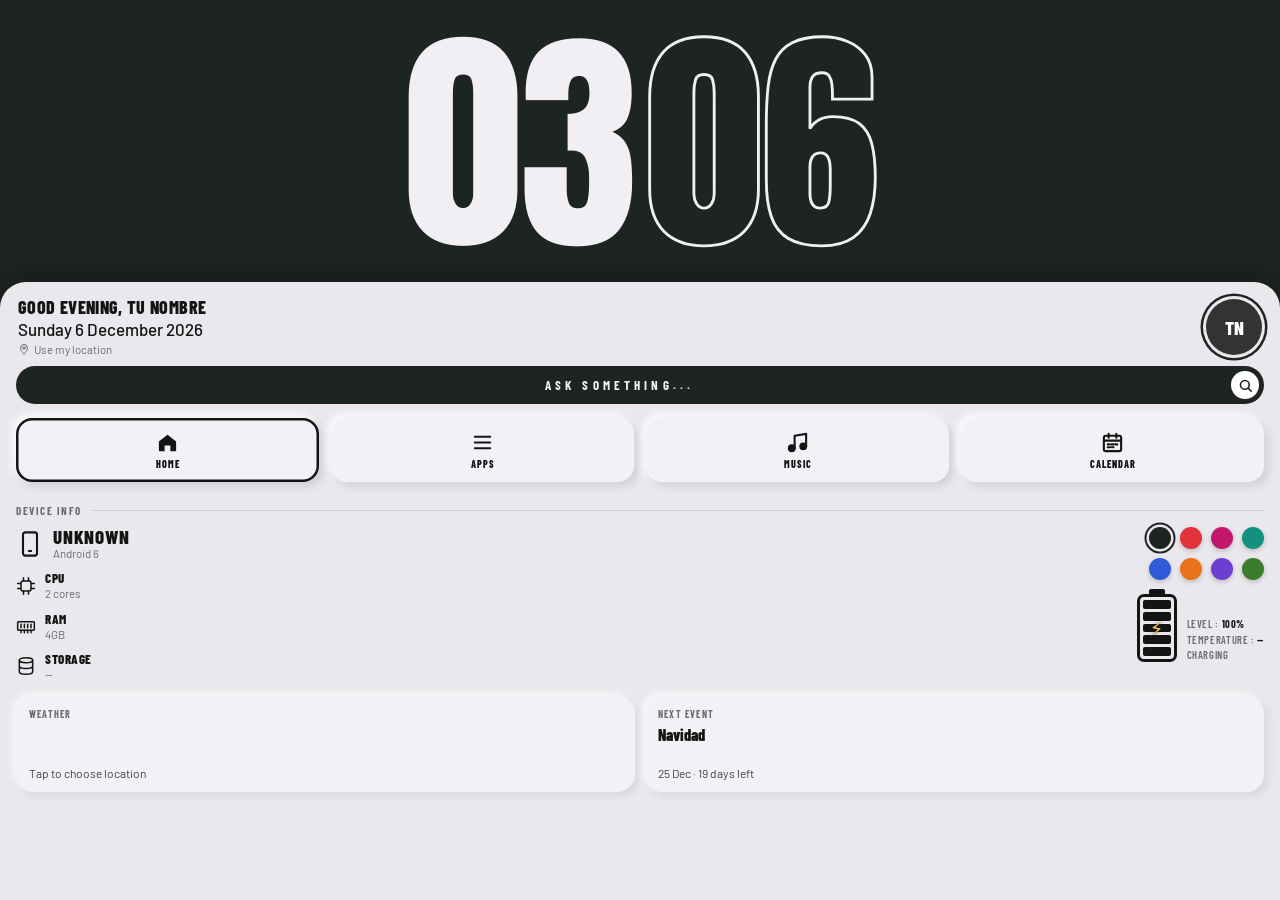
==== commit d8bed966: "Launcher 27 v1.4: rendimiento, gestos mejorados, menú de apps y animaciones Rendimiento - Íconos ser" ====
--- a/web27/index.html
+++ b/web27/index.html
@@ -28,8 +28,8 @@
 
 /* ---------- TOP ---------- */
 #top{position:fixed;left:0;right:0;top:0;height:var(--topH);background:var(--acc);color:var(--on);overflow:hidden;transition:background .5s}
-.tl{position:absolute;inset:0;padding-top:env(safe-area-inset-top);opacity:0;transform:scale(.97);transition:opacity .4s,transform .4s;pointer-events:none}
-.tl.on{opacity:1;transform:none;pointer-events:auto}
+.tl{position:absolute;inset:0;padding-top:env(safe-area-inset-top);opacity:0;transform:scale(.96);transition:opacity .45s,transform .55s cubic-bezier(.2,.9,.25,1),visibility 0s .5s;pointer-events:none;visibility:hidden}
+.tl.on{opacity:1;transform:none;pointer-events:auto;visibility:visible;transition-delay:0s}
 /* clock */
 #clk{position:absolute;left:0;right:0;top:calc(env(safe-area-inset-top) + 2px);bottom:22px;display:flex;align-items:center;justify-content:center;font-family:Anton,"Bebas Neue",Impact,"Arial Narrow",sans-serif-condensed,sans-serif;font-size:min(46vw,calc(var(--topH) * .78));line-height:1;letter-spacing:-.01em;color:#f2eff4}
 #clk span{display:block}
@@ -45,7 +45,7 @@
 @keyframes pulse{from{transform:scale(.4);opacity:1}to{transform:scale(2.6);opacity:0}}
 .coord{position:absolute;left:24px;right:24px;bottom:40px;height:26px;border-radius:4px;background:#ebe8ed;color:#141414;font:700 12.5px "Barlow Condensed","Roboto Condensed","Arial Narrow",sans-serif-condensed,sans-serif;letter-spacing:.08em;display:flex;align-items:center;justify-content:center;gap:8px}
 /* music top */
-.blur{position:absolute;inset:-30px;background:var(--acc) center/cover;filter:blur(18px) brightness(.55) saturate(1.2);transform:scale(1.1)}
+.blur{position:absolute;left:50%;top:50%;width:36px;height:36px;background:var(--acc) center/cover;transform:translate(-50%,-50%) scale(14);filter:blur(1.5px) brightness(.5) saturate(1.3)}
 .vinylWrap{position:absolute;left:50%;top:calc(env(safe-area-inset-top) + 50%);transform:translate(-50%,-58%)}
 .vinyl{width:min(58vw,calc(var(--topH) * .74));aspect-ratio:1;border-radius:50%;background:repeating-radial-gradient(circle,#0c0c0c 0 1.6px,#1b1b1b 1.6px 3.2px);box-shadow:0 12px 30px rgba(0,0,0,.5),inset 0 0 0 2px rgba(255,255,255,.06);position:relative;animation:spin 6s linear infinite;animation-play-state:paused}
 .vinyl::after{content:"";position:absolute;inset:0;border-radius:50%;background:conic-gradient(from 30deg,transparent 0 10%,rgba(255,255,255,.12) 14%,transparent 20% 60%,rgba(255,255,255,.08) 64%,transparent 70%)}
@@ -90,15 +90,18 @@
 #res.on{display:block}
 #res button{display:flex;align-items:center;gap:12px;width:100%;padding:10px 14px;text-align:left;font-size:14.5px;border-bottom:1px solid #eee}
 #res img,#res .ri{width:30px;height:30px;border-radius:8px;flex:none;display:grid;place-items:center;background:#f0eef2}
-.tabs{display:grid;grid-template-columns:repeat(4,1fr);gap:12px;padding:14px 16px 8px}
+.tabs{display:grid;grid-template-columns:repeat(4,1fr);gap:12px;padding:14px 16px 8px;position:relative}
+.tind{position:absolute;left:16px;top:14px;height:64px;width:calc((100% - 68px) / 4);border-radius:16px;box-shadow:inset 0 0 0 2.5px var(--ink);transform:translateX(calc(var(--i,0) * (100% + 12px)));transition:transform .5s cubic-bezier(.3,1.35,.45,1);pointer-events:none;z-index:2}
 .tab{height:64px;border-radius:16px;background:var(--tile);box-shadow:4px 4px 10px rgba(0,0,0,.12),-3px -3px 8px rgba(255,255,255,.95);display:flex;flex-direction:column;align-items:center;justify-content:center;gap:4px;font:800 10px "Barlow Condensed","Roboto Condensed","Arial Narrow",sans-serif-condensed,sans-serif;letter-spacing:.1em;text-transform:uppercase;transition:.2s}
 .tab .ic{width:23px;height:23px;stroke-width:2.2}
-.tab.on{box-shadow:inset 0 0 0 2.5px var(--ink),4px 4px 10px rgba(0,0,0,.12)}
-.tab:active{transform:scale(.95)}
-.body{position:relative;flex:1;min-height:0}
-.pg{position:absolute;inset:0;overflow-y:auto;padding:6px 16px calc(24px + env(safe-area-inset-bottom));opacity:0;transform:translateY(10px);transition:opacity .3s,transform .3s;pointer-events:none;scrollbar-width:none}
+.tab{transition:transform .2s cubic-bezier(.3,1.6,.5,1)}
+.tab.on .ic{animation:pop .45s cubic-bezier(.3,1.7,.5,1)}
+.tab:active{transform:scale(.92)}
+.body{position:relative;flex:1;min-height:0;overflow:hidden}
+.track{display:flex;height:100%;width:400%;transform:translateX(calc(var(--i,0) * -25%));transition:transform .48s cubic-bezier(.22,.9,.24,1);will-change:transform}
+.track.drag{transition:none}
+.pg{position:relative;flex:0 0 25%;width:25%;height:100%;overflow-y:auto;overflow-x:hidden;padding:6px 16px calc(24px + env(safe-area-inset-bottom));scrollbar-width:none;overscroll-behavior:contain}
 .pg::-webkit-scrollbar{display:none}
-.pg.on{opacity:1;transform:none;pointer-events:auto}
 .sec{display:flex;align-items:center;gap:10px;margin:8px 0 10px;font:700 11px "Barlow Condensed","Roboto Condensed","Arial Narrow",sans-serif-condensed,sans-serif;letter-spacing:.14em;color:var(--mut);text-transform:uppercase}
 .sec::after{content:"";flex:1;height:1px;background:#cfcad3}
 .sec .sb{order:3;width:28px;height:28px;border-radius:9px;background:var(--tile);box-shadow:2px 2px 6px rgba(0,0,0,.12);display:grid;place-items:center;color:var(--ink)}
@@ -110,7 +113,7 @@
 .di .ic{width:20px;height:20px;stroke-width:1.8}
 .di>div{min-width:0}
 .di b{display:block;font:800 13px "Barlow Condensed","Roboto Condensed","Arial Narrow",sans-serif-condensed,sans-serif;letter-spacing:.04em;text-transform:uppercase}
-.di small{display:block;font-size:11.5px;color:var(--mut);white-space:nowrap;overflow:hidden;text-overflow:ellipsis}
+.di small{display:block;font-size:11.5px;line-height:1.25;color:var(--mut)}
 .di.big .ic{width:28px;height:28px}
 .di.big b{font-size:19px;line-height:1}
 .dr{flex:none;max-width:46%;display:flex;flex-direction:column;align-items:flex-end;gap:14px}
@@ -204,6 +207,66 @@
 .res2 button{display:block;width:100%;text-align:left;padding:11px;border-radius:10px;font-size:14px}
 .res2 small{color:var(--mut)}
 .pick{display:grid;grid-template-columns:repeat(4,1fr);gap:14px 8px}
+.ap .t{transition:transform .22s cubic-bezier(.3,1.6,.5,1),box-shadow .2s}
+.ap.prs .t,.ap:active .t{transform:scale(.86)}
+.ap.lch .t{animation:lch .55s ease-out}
+@keyframes lch{0%{transform:scale(.9)}45%{transform:scale(1.28);opacity:.55}100%{transform:none;opacity:1}}
+@keyframes pop{0%{transform:scale(.6)}100%{transform:none}}
+@keyframes up{from{opacity:0;transform:translateY(16px) scale(.97)}to{opacity:1;transform:none}}
+@keyframes tk{from{transform:translateY(-16%);opacity:.15}to{transform:none;opacity:1}}
+#hh.tk,#mm.tk{animation:tk .5s cubic-bezier(.2,.9,.3,1.3)}
+.hello,.ask,.tabs{animation:up .6s cubic-bezier(.2,.9,.3,1.1) both}.ask{animation-delay:.06s}.tabs{animation-delay:.12s}
+.stg.in{animation:up .46s cubic-bezier(.2,.9,.3,1.15) both;animation-delay:calc(var(--d,0) * 30ms)}
+/* accesos rápidos y widgets */
+.qrow{display:grid;grid-template-columns:repeat(6,1fr);gap:8px}
+.qa{display:flex;flex-direction:column;align-items:center;gap:5px;font:700 9px "Barlow Condensed",sans-serif;letter-spacing:.06em;text-transform:uppercase;color:#555}
+.qa .t{width:100%;aspect-ratio:1;max-width:50px;border-radius:50%;background:var(--tile);box-shadow:3px 3px 8px rgba(0,0,0,.12),-2px -2px 6px #fff;display:grid;place-items:center;transition:transform .2s cubic-bezier(.3,1.6,.5,1),background .3s,color .3s}
+.qa .t .ic{width:21px;height:21px}
+.qa:active .t{transform:scale(.86)}
+.qa.on .t{background:var(--acc);color:var(--on);box-shadow:0 4px 12px rgba(0,0,0,.25)}
+.wrow{display:grid;grid-template-columns:1fr 1fr;gap:10px;margin-top:14px}
+.wg{background:var(--tile);border-radius:18px;padding:12px 13px;box-shadow:3px 3px 10px rgba(0,0,0,.1),-2px -2px 7px #fff;min-height:96px;display:flex;flex-direction:column;text-align:left;min-width:0;transition:transform .2s}
+.wg:active{transform:scale(.96)}
+.wg small{font:700 10px "Barlow Condensed",sans-serif;letter-spacing:.12em;text-transform:uppercase;color:var(--mut)}
+.wg b{font:400 34px/1 Anton,Impact,sans-serif;margin-top:4px}
+.wg span{font-size:12px;color:#444;margin-top:auto;white-space:nowrap;overflow:hidden;text-overflow:ellipsis}
+.wg .et{font:800 16px/1.1 "Barlow Condensed",sans-serif;margin-top:6px;display:-webkit-box;-webkit-line-clamp:2;-webkit-box-orient:vertical;overflow:hidden}
+.wg.np{grid-column:1/3;flex-direction:row;align-items:center;gap:12px;min-height:0}
+.wg.np .art{width:46px;height:46px;border-radius:12px;background:#d8d4dc center/cover;flex:none;display:grid;place-items:center}
+.wg.np .tx{flex:1;min-width:0}
+.wg.np .tx b{font:800 15px "Barlow Condensed",sans-serif;display:block;white-space:nowrap;overflow:hidden;text-overflow:ellipsis;margin:0}
+.wg.np .tx span{display:block}
+.wg.np button{width:40px;height:40px;border-radius:50%;background:var(--ink);color:#fff;display:grid;place-items:center;flex:none}
+.wg.np button .ic{width:17px;height:17px}
+/* cajón A-Z */
+.dsr{position:relative;margin:16px 0 4px}
+.dsr input{width:100%;height:40px;border:0;border-radius:14px;background:var(--tile);box-shadow:inset 2px 2px 6px rgba(0,0,0,.08);padding:0 14px 0 38px;font-size:14.5px;outline:none;color:var(--ink)}
+.dsr .ic{position:absolute;left:12px;top:11px;width:18px;height:18px;color:var(--mut)}
+.lt{font:400 22px Anton,Impact,sans-serif;color:var(--ink);opacity:.85;margin:16px 0 8px;scroll-margin-top:6px}
+.az{position:absolute;right:1px;top:50%;transform:translateY(-50%);display:flex;flex-direction:column;align-items:center;padding:6px 2px;border-radius:12px;font:700 9.5px "Barlow Condensed",sans-serif;color:var(--mut);opacity:0;pointer-events:none;transition:opacity .3s;z-index:5;touch-action:none}
+.az span{padding:.5px 4px;line-height:1.25}
+.body.apps .az.show{opacity:1;pointer-events:auto}
+.azb{position:absolute;right:36px;top:40%;width:58px;height:58px;border-radius:18px;background:var(--ink);color:#fff;display:grid;place-items:center;font:400 30px Anton,sans-serif;opacity:0;transform:scale(.6);transition:.18s;pointer-events:none;z-index:6}
+.azb.on{opacity:1;transform:none}
+.hidb{display:block;margin:18px auto 0;font:700 12px "Barlow Condensed",sans-serif;letter-spacing:.1em;text-transform:uppercase;color:var(--mut);padding:8px 14px;border-radius:10px;background:var(--tile)}
+/* menú contextual */
+#ctx{position:fixed;inset:0;z-index:50;pointer-events:none}
+#ctx .cbg{position:absolute;inset:0;background:rgba(20,18,24,.42);-webkit-backdrop-filter:blur(7px);backdrop-filter:blur(7px);opacity:0;transition:opacity .25s}
+#ctx.on{pointer-events:auto}#ctx.on .cbg{opacity:1}
+#ctx .clone{position:fixed;margin:0;transition:transform .35s cubic-bezier(.3,1.5,.5,1);z-index:2;pointer-events:none}
+#ctx.on .clone{transform:scale(1.1)}
+#ctx .clone small{color:#fff;text-shadow:0 1px 4px #000}
+.cm{position:fixed;width:262px;max-height:70dvh;overflow-y:auto;background:rgba(246,244,248,.97);border-radius:20px;box-shadow:0 18px 50px rgba(0,0,0,.35);padding:6px;opacity:0;transform:scale(.55);transition:transform .38s cubic-bezier(.25,1.35,.45,1),opacity .2s;z-index:3;scrollbar-width:none}
+#ctx.on .cm{opacity:1;transform:none}
+.cmh{display:flex;align-items:center;gap:10px;padding:8px 10px 10px;border-bottom:1px solid #e3dfe6}
+.cmh img,.cmh .ii{width:40px;height:40px;border-radius:11px;flex:none;background:#e6e2ea;display:grid;place-items:center}
+.cmh b{display:block;font:800 15.5px "Barlow Condensed",sans-serif;line-height:1.1}
+.cmh small{font-size:11px;color:var(--mut)}
+.cmr{display:flex;align-items:center;gap:12px;width:100%;padding:10px 12px;border-radius:12px;font-size:14.5px;text-align:left}
+.cmr:active{background:#e6e2ea}
+.cmr .ic,.cmr img{width:19px;height:19px;flex:none;border-radius:5px}
+.cmr.red{color:#d42a33}
+.cms{height:1px;background:#e3dfe6;margin:4px 8px}
 #toast{position:fixed;left:50%;bottom:calc(30px + env(safe-area-inset-bottom));transform:translate(-50%,20px);background:#111;color:#fff;padding:10px 16px;border-radius:12px;font-size:13px;opacity:0;pointer-events:none;transition:.3s;z-index:60;max-width:86vw;text-align:center}
 #toast.on{opacity:1;transform:translate(-50%,0)}
 .spin{animation:spin 1s linear infinite}
@@ -229,13 +292,16 @@
   <div class="hello"><div><h1 id="greet"></h1><p id="dateL"></p><small id="wline"></small></div><button class="ava" id="ava"></button></div>
   <form class="ask" id="ask" autocomplete="off"><input id="q" type="search" enterkeyhint="search"><button type="submit" aria-label="search"></button><div id="res"></div></form>
   <nav class="tabs" id="tabs"></nav>
-  <div class="body">
+  <div class="body" id="body"><div class="track" id="track">
     <div class="pg on" data-p="home">
       <div class="sec" data-t="devInfo"></div>
       <div class="dev">
         <div class="dl" id="dl"></div>
-        <div class="dr"><div class="dots" id="dots"></div><div class="batt"><div class="bico" id="bico"><i></i><i></i><i></i><i></i><i></i></div><div class="btx" id="btx"></div></div></div>
+        <div class="dr stg"><div class="dots" id="dots"></div><div class="batt"><div class="bico" id="bico"><i></i><i></i><i></i><i></i><i></i></div><div class="btx" id="btx"></div></div></div>
       </div>
+      <div id="gCard"></div>
+      <div id="qWrap"></div>
+      <div class="wrow" id="wrow"></div>
     </div>
     <div class="pg" data-p="apps">
       <div class="sec"><span data-t="applications"></span></div>
@@ -247,8 +313,8 @@
     <div class="pg" data-p="music" id="mpg">
       <div class="sec" data-t="music"></div>
       <div class="msrc" id="msrc"></div>
-      <div class="mt" id="mt">—</div><div class="ma" id="ma"></div>
-      <div class="mctl"><button id="vdn"></button><button id="prev"></button><button class="pp" id="pp"></button><button id="next"></button><button id="vup"></button></div>
+      <div class="mt stg" id="mt">—</div><div class="ma" id="ma"></div>
+      <div class="mctl stg"><button id="vdn"></button><button id="prev"></button><button class="pp" id="pp"></button><button id="next"></button><button id="vup"></button></div>
       <div class="prog"><span id="tc">0:00</span><div class="pbar" id="pbar"><div><i id="pf"></i></div></div><span id="td">0:00</span></div>
       <div id="mextra"></div>
       <input type="file" id="fileIn" accept="audio/*" multiple hidden>
@@ -257,13 +323,14 @@
       <div class="sec"><span data-t="event"></span><button class="sb" id="addEv"></button></div>
       <div id="evs"></div>
     </div>
-  </div>
+  </div><div class="az" id="az"></div><div class="azb" id="azb"></div></div>
 </section>
 
 <div id="scrim"></div>
 <div id="sheet"><div class="grab"></div><div id="sheetIn"></div></div>
 <input type="file" id="camIn" accept="image/*" capture="environment" hidden>
 <input type="file" id="photoIn" accept="image/*" hidden>
+<div id="ctx"><div class="cbg"></div><div class="cm" id="cm"></div></div>
 <div id="toast"></div>
 
 <script>
@@ -322,6 +389,21 @@
 bag:'<path d="M5 8h14l-1 13H6zM9 8V6a3 3 0 0 1 6 0v2"/>',
 bank:'<path d="M3 10l9-6 9 6M5 10v8M9 10v8M15 10v8M19 10v8M3 21h18"/>',
 spark:'<path d="M12 2c.8 5.2 4.8 9.2 10 10-5.2.8-9.2 4.8-10 10-.8-5.2-4.8-9.2-10-10 5.2-.8 9.2-4.8 10-10z"/>',
+torch:'<path d="M8 2h8v4l-2 4v11a1 1 0 0 1-1 1h-2a1 1 0 0 1-1-1V10L8 6z"/><path d="M12 13v2"/>',
+wifi:'<path d="M2 8.5a15 15 0 0 1 20 0M5 12a10 10 0 0 1 14 0M8.5 15.5a5 5 0 0 1 7 0"/><path d="M12 19h.01" stroke-width="3"/>',
+signal:'<path d="M4 20v-4M9 20v-8M14 20v-12M19 20V4"/>',
+bt:'<path d="M7 7l10 10-5 4V3l5 4L7 17"/>',
+vol:'<path d="M11 5L6 9H2v6h4l5 4z"/><path d="M15.5 8.5a5 5 0 0 1 0 7M18.5 5.5a9 9 0 0 1 0 13"/>',
+sun2:'<circle cx="12" cy="12" r="4"/><path d="M12 2v2M12 20v2M2 12h2M20 12h2M5 5l1.4 1.4M17.6 17.6L19 19M5 19l1.4-1.4M17.6 6.4L19 5"/>',
+open:'<path d="M14 3h7v7M10 14L21 3M21 14v5a2 2 0 0 1-2 2H5a2 2 0 0 1-2-2V5a2 2 0 0 1 2-2h5"/>',
+star:'<path d="M12 2l3.1 6.3 6.9 1-5 4.9 1.2 6.8L12 17.8 5.8 21l1.2-6.8-5-4.9 6.9-1z"/>',
+info:'<circle cx="12" cy="12" r="9"/><path d="M12 11v6M12 7.5h.01"/>',
+share:'<circle cx="18" cy="5" r="3"/><circle cx="6" cy="12" r="3"/><circle cx="18" cy="19" r="3"/><path d="M8.6 13.5l6.8 4M15.4 6.5l-6.8 4"/>',
+link:'<path d="M10 13a5 5 0 0 0 7.5.5l3-3a5 5 0 0 0-7-7l-1.7 1.7"/><path d="M14 11a5 5 0 0 0-7.5-.5l-3 3a5 5 0 0 0 7 7l1.7-1.7"/>',
+edit:'<path d="M12 20h9"/><path d="M16.5 3.5a2.1 2.1 0 0 1 3 3L7 19l-4 1 1-4z"/>',
+eyeoff:'<path d="M17.9 17.9A10.1 10.1 0 0 1 12 20c-7 0-11-8-11-8a18.5 18.5 0 0 1 5.1-5.9M9.9 4.2A9.1 9.1 0 0 1 12 4c7 0 11 8 11 8a18.5 18.5 0 0 1-2.2 3.2M1 1l22 22"/><path d="M14.1 14.1a3 3 0 1 1-4.2-4.2"/>',
+swap:'<path d="M17 1l4 4-4 4"/><path d="M3 11V9a4 4 0 0 1 4-4h14M7 23l-4-4 4-4"/><path d="M21 13v2a4 4 0 0 1-4 4H3"/>',
+bolt:'<path d="M13 2L3 14h9l-1 8 10-12h-9z"/>',
 appdef:'<rect x="4" y="4" width="16" height="16" rx="4"/><path d="M9 12h6M12 9v6"/>'
 };
 const ic=(n,c='')=>`<svg class="ic ${c}" viewBox="0 0 24 24" fill="none" stroke="currentColor" stroke-width="2" stroke-linecap="round" stroke-linejoin="round">${I[n]||I.appdef}</svg>`;
@@ -333,14 +415,21 @@
 id:{flag:'🇮🇩',loc:'id-ID',lname:'Indonesia',g:['Selamat pagi','Selamat siang','Selamat malam'],tabs:['Beranda','Aplikasi','Musik','Kalender'],ask:'TANYA SESUATU...',devInfo:'Info perangkat',applications:'Aplikasi',allApps:'Semua aplikasi',music:'Musik',event:'Acara',longpress:'Tekan lama ikon untuk menggantinya',level:'Level',temp:'Suhu',dis:'Habis dalam',full:'Penuh dalam',hours:'jam',min:'mnt',charging:'Mengisi',calc:'Menghitung…',storage:'Penyimpanan',daysLeft:n=>`${n} hari lagi`,allDay:'Sepanjang hari',noev:'Tidak ada acara',newEv:'Acara baru',title:'Judul',date:'Tanggal',start:'Mulai',end:'Selesai',yearly:'Ulangi tiap tahun',save:'Simpan',cancel:'Batal',noTitle:'Tulis judul',search:'Cari di Google',mediaT:'Kontrol Spotify, YouTube Music…',mediaD:'Beri akses notifikasi untuk melihat dan mengontrol musik di aplikasi apa pun.',mediaB:'Beri akses',myMusic:'Musik saya',addSongs:'Tambah lagu',nosong:'Tidak ada yang diputar.',calSync:'Acara kalender ponsel',calSyncB:'Hubungkan kalender',settings:'Pengaturan',profile:'Profil',name:'Nama',photo:'Ganti foto',lang:'Bahasa',clock24:'Jam 24 jam',unit:'Suhu',location:'Lokasi',locate:'Gunakan lokasi saya',city:'Cari kota…',home:'Jadikan layar utama',homeHint:'Pilih "Launcher 27" sebagai aplikasi Beranda.',pick:'Pilih aplikasi',themeIcons:'Ikon tema',installed:'Aplikasi terpasang',notFound:'Aplikasi tidak ditemukan',sure:'Ketuk lagi untuk konfirmasi',unknown:'Tidak diketahui',added:'lagu ditambahkan',wx:['cerah','berawan sebagian','berawan','kabut','gerimis','hujan ringan','salju','hujan lokal','badai petir'],accent:'Warna',webOnly:'Tersedia di versi APK'},
 pt:{flag:'🇧🇷',loc:'pt-BR',lname:'Português',g:['Bom dia','Boa tarde','Boa noite'],tabs:['Início','Apps','Música','Agenda'],ask:'PERGUNTE ALGO...',devInfo:'Info do aparelho',applications:'Aplicativos',allApps:'Todos os apps',music:'Música',event:'Eventos',longpress:'Segure um ícone para trocá-lo',level:'Nível',temp:'Temperatura',dis:'Descarrega em',full:'Carga completa em',hours:'horas',min:'min',charging:'Carregando',calc:'Calculando…',storage:'Armazenamento',daysLeft:n=>n===0?'Hoje':`Faltam ${n} dias`,allDay:'Dia inteiro',noev:'Sem eventos próximos',newEv:'Novo evento',title:'Título',date:'Data',start:'Início',end:'Fim',yearly:'Repetir todo ano',save:'Salvar',cancel:'Cancelar',noTitle:'Escreva um título',search:'Pesquisar no Google',mediaT:'Controle Spotify, YouTube Music…',mediaD:'Dê acesso às notificações para ver e controlar o que toca em qualquer app.',mediaB:'Dar acesso',myMusic:'Minhas músicas',addSongs:'Adicionar músicas',nosong:'Nada tocando.',calSync:'Eventos da agenda do celular',calSyncB:'Conectar agenda',settings:'Ajustes',profile:'Perfil',name:'Nome',photo:'Mudar foto',lang:'Idioma',clock24:'Relógio 24 horas',unit:'Temperatura',location:'Localização',locate:'Usar minha localização',city:'Buscar cidade…',home:'Usar como tela inicial',homeHint:'Escolha "Launcher 27" como app de Início.',pick:'Escolher app',themeIcons:'Ícones do tema',installed:'Apps instalados',notFound:'App não encontrado',sure:'Toque de novo para confirmar',unknown:'Desconhecido',added:'músicas adicionadas',wx:['céu limpo','parcialmente nublado','nublado','névoa','garoa','chuva','neve','pancadas','tempestade'],accent:'Cor',webOnly:'Disponível na versão APK'}
 };
+const LX={
+es:{quick:'Accesos rápidos',torch:'Linterna',wifi:'Wi-Fi',internet:'Datos',bt:'Bluetooth',sound:'Sonido',display:'Pantalla',weatherW:'Clima',nextEv:'Próximo evento',nowW:'Sonando',open:'Abrir',changeIcon:'Cambiar ícono',addFav:'Agregar a favoritos',info:'Info de la app',notif:'Notificaciones',shareApk:'Compartir app',shareLink:'Compartir enlace',store:'Ver en Play Store',rename:'Renombrar',hide:'Ocultar del cajón',uninstall:'Desinstalar',hiddenApps:'Apps ocultas',show:'Mostrar',splitNote:'Esta app viene en varias partes; se comparte su enlace de Play Store',chooseSlot:'¿Qué favorito reemplazas?',searchApps:'Buscar en tus apps…',hidden:'App ocultada',sys:'App del sistema',noLoc:'Toca para elegir ubicación',renamed:'Nombre guardado',reset:'Restablecer'},
+en:{quick:'Quick actions',torch:'Torch',wifi:'Wi-Fi',internet:'Data',bt:'Bluetooth',sound:'Sound',display:'Display',weatherW:'Weather',nextEv:'Next event',nowW:'Playing',open:'Open',changeIcon:'Change icon',addFav:'Add to favorites',info:'App info',notif:'Notifications',shareApk:'Share app',shareLink:'Share link',store:'View in Play Store',rename:'Rename',hide:'Hide from drawer',uninstall:'Uninstall',hiddenApps:'Hidden apps',show:'Show',splitNote:'This app comes in several parts; sharing its Play Store link',chooseSlot:'Which favorite do you replace?',searchApps:'Search your apps…',hidden:'App hidden',sys:'System app',noLoc:'Tap to choose location',renamed:'Name saved',reset:'Reset'},
+id:{quick:'Akses cepat',torch:'Senter',wifi:'Wi-Fi',internet:'Data',bt:'Bluetooth',sound:'Suara',display:'Layar',weatherW:'Cuaca',nextEv:'Acara berikutnya',nowW:'Diputar',open:'Buka',changeIcon:'Ganti ikon',addFav:'Tambah ke favorit',info:'Info aplikasi',notif:'Notifikasi',shareApk:'Bagikan aplikasi',shareLink:'Bagikan tautan',store:'Lihat di Play Store',rename:'Ganti nama',hide:'Sembunyikan',uninstall:'Copot',hiddenApps:'Aplikasi tersembunyi',show:'Tampilkan',splitNote:'Aplikasi ini terdiri dari beberapa bagian; tautan Play Store dibagikan',chooseSlot:'Favorit mana yang diganti?',searchApps:'Cari aplikasi…',hidden:'Aplikasi disembunyikan',sys:'Aplikasi sistem',noLoc:'Ketuk untuk memilih lokasi',renamed:'Nama disimpan',reset:'Atur ulang'},
+pt:{quick:'Atalhos',torch:'Lanterna',wifi:'Wi-Fi',internet:'Dados',bt:'Bluetooth',sound:'Som',display:'Tela',weatherW:'Tempo',nextEv:'Próximo evento',nowW:'Tocando',open:'Abrir',changeIcon:'Trocar ícone',addFav:'Adicionar aos favoritos',info:'Info do app',notif:'Notificações',shareApk:'Compartilhar app',shareLink:'Compartilhar link',store:'Ver na Play Store',rename:'Renomear',hide:'Ocultar da gaveta',uninstall:'Desinstalar',hiddenApps:'Apps ocultos',show:'Mostrar',splitNote:'Este app vem em várias partes; será compartilhado o link da Play Store',chooseSlot:'Qual favorito substituir?',searchApps:'Buscar nos seus apps…',hidden:'App oculto',sys:'App do sistema',noLoc:'Toque para escolher local',renamed:'Nome salvo',reset:'Restaurar'}};
+for(const k in LX)Object.assign(L[k],LX[k]);
 const KEY='launcher27.v1';
 const COLORS=['#1E2421','#E2323B','#C2186B','#14907F','#2F5BD8','#E8731A','#6D3FD1','#3B7D2C'];
-const DEF={acc:'#1E2421',lang:null,name:'Tu nombre',photo:'',h24:true,unit:'C',tab:'home',apps:['whatsapp','tiktok','instagram','facebook','telegram','youtube','store','camera','photos','gemini'],custom:{},events:null,calSync:false,wx:null,wxLoc:null,lastSong:0,bs:[],homeAsked:false};
+const DEF={acc:'#1E2421',lang:null,name:'Tu nombre',photo:'',h24:true,unit:'C',tab:'home',apps:['whatsapp','tiktok','instagram','facebook','telegram','youtube','store','camera','photos','gemini'],custom:{},events:null,calSync:false,hidden:[],labels:{},wx:null,wxLoc:null,lastSong:0,bs:[],homeAsked:false};
 let S;try{S=Object.assign({},DEF,JSON.parse(localStorage.getItem(KEY)||'{}'))}catch(e){S=Object.assign({},DEF)}
 if(!S.lang){const n=(navigator.language||'es').slice(0,2);S.lang=L[n]?n:'es'}
 if(!Array.isArray(S.events)){const y=new Date().getFullYear();S.events=[{id:'e1',title:'Navidad',date:y+'-12-25',start:'',end:'',yearly:true},{id:'e2',title:'Año Nuevo',date:(y+1)+'-01-01',start:'',end:'',yearly:true}]}
 const save=()=>{try{localStorage.setItem(KEY,JSON.stringify(S))}catch(e){}};
 const T=()=>L[S.lang]||L.es;
+const hap=t=>{try{if(has('haptic'))Android.haptic(t||'tap');else if(navigator.vibrate)navigator.vibrate(t==='long'?18:6)}catch(e){}};
 const fmt=(d,o)=>new Intl.DateTimeFormat(T().loc,o).format(d);
 const cap=s=>s.charAt(0).toUpperCase()+s.slice(1);
 const ymd=d=>d.getFullYear()+'-'+pad(d.getMonth()+1)+'-'+pad(d.getDate());
@@ -360,20 +449,35 @@
 
 /* ---------- TABS ---------- */
 const TABS=['home','apps','music','cal'],TIC=['home','apps','music','cal'];
-function renderTabs(){$('#tabs').innerHTML=TABS.map((p,i)=>`<button class="tab ${S.tab===p?'on':''}" data-go="${p}">${ic(TIC[i])}<span>${esc(T().tabs[i])}</span></button>`).join('')}
-function go(p){if(!TABS.includes(p))p='home';S.tab=p;save();
-  $$('.tl,.pg').forEach(e=>e.classList.toggle('on',e.dataset.p===p));$$('.tab').forEach(b=>b.classList.toggle('on',b.dataset.go===p));
-  if(p==='music')pollMedia(true);if(p==='cal')renderCal();if(p==='apps')renderAll()}
-$('#tabs').onclick=e=>{const b=e.target.closest('[data-go]');if(b)go(b.dataset.go)};
-(()=>{let sx=0,sy=0,st=0;document.addEventListener('touchstart',e=>{const t=e.touches[0];sx=t.clientX;sy=t.clientY;st=Date.now()},{passive:true});
-  document.addEventListener('touchend',e=>{if(document.body.classList.contains('sheetOpen')||e.target.closest('.pbar,input,#res'))return;const t=e.changedTouches[0],dx=t.clientX-sx,dy=t.clientY-sy;
-    if(Math.abs(dx)>70&&Math.abs(dy)<60&&Date.now()-st<600){const i=TABS.indexOf(S.tab);go(TABS[(i+(dx<0?1:-1)+4)%4])}},{passive:true})})();
+function renderTabs(){$('#tabs').innerHTML='<span class="tind"></span>'+TABS.map((p,i)=>`<button class="tab ${S.tab===p?'on':''}" data-go="${p}">${ic(TIC[i])}<span>${esc(T().tabs[i])}</span></button>`).join('');$('#tabs').style.setProperty('--i',TABS.indexOf(S.tab))}
+function stagger(p){$$(`.pg[data-p="${p}"] .stg`).forEach((el,i)=>{el.style.setProperty('--d',Math.min(i,16));el.classList.remove('in');void el.offsetWidth;el.classList.add('in')})}
+function go(p,quiet){if(!TABS.includes(p))p='home';const prev=S.tab;S.tab=p;save();const i=TABS.indexOf(p);
+  $$('.tl').forEach(e=>e.classList.toggle('on',e.dataset.p===p));$$('.pg').forEach(e=>e.classList.toggle('on',e.dataset.p===p));
+  $$('.tab').forEach(b=>b.classList.toggle('on',b.dataset.go===p));$('#tabs').style.setProperty('--i',i);$('#track').style.setProperty('--i',i);
+  $('#body').classList.toggle('apps',p==='apps');
+  if(prev!==p&&!quiet)stagger(p);
+  if(p==='music')pollMedia(true);if(p==='cal'){refreshNEV();renderCal()}if(p==='apps')renderAll()}
+$('#tabs').onclick=e=>{const b=e.target.closest('[data-go]');if(b){hap('tick');go(b.dataset.go)}};
+(()=>{const body=$('#body'),tr=$('#track');let sx=0,sy=0,st=0,lock=0,dx=0,W=1;
+  body.addEventListener('touchstart',e=>{if(e.touches.length>1){lock=-1;return}const t=e.touches[0];sx=t.clientX;sy=t.clientY;st=Date.now();lock=0;dx=0;W=body.clientWidth||1;
+    if(e.target.closest('.pbar,input,#az,.hours'))lock=-1},{passive:true});
+  body.addEventListener('touchmove',e=>{if(lock<0)return;const t=e.touches[0],mx=t.clientX-sx,my=t.clientY-sy;
+    if(!lock){if(Math.abs(mx)>10&&Math.abs(mx)>Math.abs(my)*1.25){lock=1;tr.classList.add('drag');sx=t.clientX-(mx>0?10:-10)}else if(Math.abs(my)>10){lock=-1;return}else return}
+    e.preventDefault();const i=TABS.indexOf(S.tab);dx=t.clientX-sx;if((i===0&&dx>0)||(i===3&&dx<0))dx*=.28;
+    tr.style.transform=`translateX(${-i*W+dx}px)`;
+    const j=i+(dx<0?1:-1),f=Math.min(1,Math.abs(dx)/W),tl=$$('.tl');tl[i].style.opacity=1-f*.9;if(tl[j]){tl[j].style.visibility='visible';tl[j].style.transition='none';tl[j].style.opacity=f}},{passive:false});
+  const end=()=>{if(lock!==1){lock=0;return}lock=0;tr.classList.remove('drag');tr.style.transform='';$$('.tl').forEach(x=>{x.style.opacity='';x.style.visibility='';x.style.transition=''});
+    const i=TABS.indexOf(S.tab),v=Math.abs(dx)/Math.max(1,Date.now()-st);let j=i;if(Math.abs(dx)>W*.2||(v>.45&&Math.abs(dx)>30))j=i+(dx<0?1:-1);j=Math.max(0,Math.min(3,j));
+    if(j!==i){hap('tick');go(TABS[j])}};
+  body.addEventListener('touchend',end,{passive:true});body.addEventListener('touchcancel',end,{passive:true});
+})();
 
 /* ---------- CLOCK / GREETING ---------- */
 function tick(){
   const d=new Date(),t=T();let h=d.getHours();
   $('#ampm').textContent=S.h24?'':(h<12?'AM':'PM');if(!S.h24)h=h%12||12;
-  const hs=pad(h),ms=pad(d.getMinutes());if($('#hh').textContent!==hs||$('#mm').textContent!==ms){$('#hh').textContent=hs;$('#mm').textContent=ms;fitClock()}
+  const hs=pad(h),ms=pad(d.getMinutes());if($('#hh').textContent!==hs||$('#mm').textContent!==ms){const first=$('#hh').textContent==='00'&&!tick._ok;tick._ok=1;
+    [['#hh',hs],['#mm',ms]].forEach(([q,v])=>{const el=$(q);if(el.textContent!==v){el.textContent=v;if(!first){el.classList.remove('tk');void el.offsetWidth;el.classList.add('tk')}}});fitClock()}
   const hr=d.getHours(),gi=hr>=5&&hr<12?0:hr>=12&&hr<19?1:2;
   $('#greet').textContent=t.g[gi]+', '+(S.name||'');
   $('#dateL').textContent=cap(fmt(d,{weekday:'long',day:'numeric',month:'long',year:'numeric'}));
@@ -384,20 +488,20 @@
 $('#clk').onclick=()=>{if(has('openClock'))Android.openClock()};
 function renderAva(){const a=$('#ava');const ini=(S.name||'?').trim().split(/\s+/).map(w=>w[0]).slice(0,2).join('').toUpperCase();
   a.style.backgroundImage=S.photo?`url(${S.photo})`:'';a.textContent=S.photo?'':ini}
-$('#ava').onclick=openSettings;
+$('#ava').onclick=()=>{hap();openSettings()};$('#greet').onclick=openSettings;
 
 /* ---------- WEATHER (greeting line) ---------- */
 const wcat=c=>c===0?0:c<=2?1:c===3?2:c<=48?3:c<=57?4:c<=67?5:c<=77?6:c<=82?7:c<=86?6:8;
 async function loadWx(force){
   if(!S.wxLoc){renderWline();return}
   if(!force&&S.wx&&S.wx.u===S.unit&&Date.now()-S.wx.t<15*60e3){renderWline();return}
-  try{const {lat,lon}=S.wxLoc;const r=await fetch(`https://api.open-meteo.com/v1/forecast?latitude=${lat}&longitude=${lon}&current=temperature_2m,weather_code,is_day&timezone=auto${S.unit==='F'?'&temperature_unit=fahrenheit':''}`);
-    const j=await r.json();S.wx={t:Date.now(),u:S.unit,temp:Math.round(j.current.temperature_2m),code:j.current.weather_code};save()}catch(e){}
-  renderWline();
+  try{const {lat,lon}=S.wxLoc;const r=await fetch(`https://api.open-meteo.com/v1/forecast?latitude=${lat}&longitude=${lon}&current=temperature_2m,weather_code,is_day&daily=temperature_2m_max,temperature_2m_min,precipitation_probability_max&forecast_days=1&timezone=auto${S.unit==='F'?'&temperature_unit=fahrenheit':''}`);
+    const j=await r.json();S.wx={t:Date.now(),u:S.unit,temp:Math.round(j.current.temperature_2m),code:j.current.weather_code,day:j.current.is_day,max:j.daily?Math.round(j.daily.temperature_2m_max[0]):null,min:j.daily?Math.round(j.daily.temperature_2m_min[0]):null,rain:j.daily?j.daily.precipitation_probability_max[0]:null};save()}catch(e){}
+  renderWline();renderWidgets();
 }
 function renderWline(){const t=T(),p=[];if(S.wxLoc)p.push(esc(S.wxLoc.name));if(S.wx){p.push(S.wx.temp+'°'+(S.unit==='F'?'F':'C'));p.push(esc(t.wx[wcat(S.wx.code)]))}
   $('#wline').innerHTML=ic('pin')+(p.length?p.join(' • '):esc(t.locate));renderMarker()}
-$('#wline').onclick=()=>{if(!S.wxLoc)locate(false)};
+$('#wline').onclick=()=>{if(!S.wxLoc)locate(false);else citySheet()};
 function locate(silent){
   if(!navigator.geolocation){if(!silent)citySheet();return}
   navigator.geolocation.getCurrentPosition(async p=>{
@@ -437,11 +541,12 @@
   try{const b=await navigator.getBattery();const up=()=>{DI.bat=Math.round(b.level*100);DI.chg=b.charging;sampleBat();renderDev()};up();b.addEventListener('levelchange',up);b.addEventListener('chargingchange',up)}catch(e){}
   renderDev();
 }
-function nativeDev(){try{DI.n=JSON.parse(Android.deviceInfo());const b=JSON.parse(Android.battery());DI.bat=b.level;DI.chg=b.charging;DI.temp=b.temp;DI.ctr=b.chargeLeft??-1;if(has('cpuFreq'))DI.freq=Android.cpuFreq()}catch(e){}sampleBat();renderDev()}
+function nativeDev(){try{DI.n=JSON.parse(Android.deviceInfo());const b=JSON.parse(Android.battery());DI.bat=b.level;DI.chg=b.charging;DI.temp=b.temp;DI.ctr=b.chargeLeft??-1;DI.cur=b.current;DI.cc=b.counter;if(has('cpuFreq'))DI.freq=Android.cpuFreq()}catch(e){}sampleBat();renderDev()}
 function sampleBat(){if(DI.bat==null)return;const now=Date.now();const l=S.bs[S.bs.length-1];
   if(DI.chg){S.bs=[];save();return}if(!l||l.l!==DI.bat){S.bs.push({t:now,l:DI.bat});S.bs=S.bs.filter(x=>now-x.t<3*3600e3).slice(-40);save()}}
 function remain(){const t=T();
   if(DI.chg){if(DI.ctr>0){const m=Math.round(DI.ctr/60000);return `${t.full} ${m>=60?(m/60).toFixed(1)+' '+t.hours:m+' '+t.min}`}return t.charging}
+  if(DI.cur&&DI.cc>0){let cur=Math.abs(DI.cur);if(cur<20000&&DI.cc>100000)cur*=1000;if(cur>1000){const h=DI.cc/cur;if(h>.15&&h<96)return `${t.dis} ${h>=1?Math.round(h)+' '+t.hours:Math.round(h*60)+' '+t.min}`}}
   const a=S.bs[0],b=S.bs[S.bs.length-1];if(!a||b.t-a.t<12*60e3||a.l<=b.l)return t.calc;
   const rate=(a.l-b.l)/((b.t-a.t)/3600e3);const h=b.l/rate;return `${t.dis} ${h>=1?Math.round(h)+' '+t.hours:Math.round(h*60)+' '+t.min}`}
 function renderDev(){
@@ -449,7 +554,7 @@
   if(NATIVE&&DI.n){const n=DI.n;model=MODELS[n.code]||n.model;ver='Android '+n.android+(n.os?' · '+n.os:'');
     cpu=(SOCS[n.soc]||n.soc)+' · '+n.cores+' cores'+(DI.freq>0?' · '+(DI.freq/1000).toFixed(1)+' GHz':'');ram=gb(n.ramTotal-n.ramAvail)+' / '+gb(n.ramTotal);sto=gb(n.stoTotal-n.stoFree)+' / '+gb(n.stoTotal)}
   else{const w=DI.w||{};model=w.model||t.unknown;ver=w.ver||'—';cpu=(w.cores||'—')+' cores';ram=w.ram?(w.ram>=8?'8GB+':w.ram+'GB'):'—';sto='—'}
-  $('#dl').innerHTML=`<div class="di big">${ic('dev')}<div><b>${esc(model)}</b><small>${esc(ver)}</small></div></div>
+  $('#dl').innerHTML=`<div class="di big stg in">${ic('dev')}<div><b>${esc(model)}</b><small>${esc(ver)}</small></div></div>
   <div class="di">${ic('cpu')}<div><b>CPU</b><small>${esc(cpu)}</small></div></div>
   <div class="di">${ic('ram')}<div><b>RAM</b><small>${esc(ram)}</small></div></div>
   <div class="di">${ic('sto')}<div><b>${esc(t.storage)}</b><small>${esc(sto)}</small></div></div>`;
@@ -484,39 +589,134 @@
  settings:{n:'Ajustes',i:'gear',special:'settings',nativeOnly:true},
  clock:{n:'Reloj',i:'clock',special:'clock',nativeOnly:true}
 };
-const ICONS={};const appIconUrl=p=>{if(!NATIVE)return '';if(ICONS[p]===undefined){try{ICONS[p]=Android.appIcon(p)||''}catch(e){ICONS[p]=''}}return ICONS[p]};
-let INST=null;const installed=()=>{if(!NATIVE)return[];if(!INST){try{INST=JSON.parse(Android.getApps())}catch(e){INST=[]}}return INST};
+const ICONS={};const NEWB=has('launchAt');
+const appIconUrl=p=>{if(!NATIVE)return '';if(NEWB)return 'https://appassets.androidplatform.net/icon/'+p+'.png';if(ICONS[p]===undefined){try{ICONS[p]=Android.appIcon(p)||''}catch(e){ICONS[p]=''}}return ICONS[p]};
+let INST=null,INSTSET=null;const installed=()=>{if(!NATIVE)return[];if(!INST){try{INST=JSON.parse(Android.getApps())}catch(e){INST=[]}INSTSET=new Set(INST.map(a=>a.p))}return INST};
+const isInst=p=>{installed();return INSTSET&&INSTSET.has(p)};
+const lbl=a=>S.labels[a.p]||a.l;
+window.onAppsChanged=()=>{INST=null;renderAll(true);renderFav()};
 function intentFor(a){if(a.raw)return a.raw;const fb='https://play.google.com/store/apps/details?id='+a.pkg;const tail=`package=${a.pkg};S.browser_fallback_url=${encodeURIComponent(fb)};end`;
   if(a.url){const m=a.url.match(/^([a-z][\w+.-]*):\/\/(.*)$/i);if(m)return `intent://${m[2]}#Intent;scheme=${m[1]};${tail}`}
   return `intent://#Intent;action=android.intent.action.MAIN;category=android.intent.category.LAUNCHER;${tail}`}
-function launch(id){
-  if(id.startsWith('p:')){if(!(NATIVE&&Android.launch(id.slice(2))))toast(T().notFound);return}
+function launchPkg(pkg,el){if(!NATIVE)return false;let ok=false;
+  try{if(el&&NEWB){const r=(el.querySelector('.t,img')||el).getBoundingClientRect();ok=Android.launchAt(pkg,r.left,r.top,r.width,r.height)}else ok=Android.launch(pkg)}catch(e){}
+  if(!ok)toast(T().notFound);else if(el&&el.classList){el.classList.remove('lch');void el.offsetWidth;el.classList.add('lch')}return ok}
+function launch(id,el){
+  if(id.startsWith('p:')){launchPkg(id.slice(2),el);return}
   const a=id.startsWith('c:')?S.custom[id]:APPS[id];if(!a)return;
   if(a.special==='camera'){if(NATIVE)Android.openCamera();else $('#camIn').click();return}
   if(a.special==='settings'){NATIVE?Android.openSettings():toast(T().webOnly);return}
   if(a.special==='clock'){has('openClock')?Android.openClock():toast(T().webOnly);return}
-  if(NATIVE){if(a.pkg&&Android.launch(a.pkg))return;if(a.raw){Android.openUrl(a.raw);return}if(a.pkg){Android.openUrl('market://details?id='+a.pkg);return}}
+  if(NATIVE){if(a.pkg&&isInst(a.pkg)&&launchPkg(a.pkg,el))return;if(a.raw){Android.openUrl(a.raw);return}if(a.pkg){Android.openUrl('market://details?id='+a.pkg);return}}
   location.href=intentFor(a);
 }
-const tile=(inner,label,attr)=>`<button class="ap" ${attr}><span class="t">${inner}</span><small>${esc(label)}</small></button>`;
-function favTile(id,k){if(id.startsWith('p:')){const p=id.slice(2),u=appIconUrl(p),l=(installed().find(a=>a.p===p)||{}).l||p;return tile(u?`<img src="${u}" alt="">`:ic('appdef'),l,`data-k="${k}"`)}
-  const a=(id.startsWith('c:')?S.custom[id]:APPS[id])||{n:'?',i:'appdef'};return tile(ic(a.i),a.n,`data-k="${k}"`)}
+const img=p=>`<img src="${appIconUrl(p)}" loading="lazy" decoding="async" alt="">`;
+const tile=(inner,label,attr,cls='')=>`<button class="ap ${cls}" ${attr}><span class="t">${inner}</span><small>${esc(label)}</small></button>`;
+function favInfo(id){if(id.startsWith('p:')){const p=id.slice(2);const a=installed().find(x=>x.p===p);return{pkg:p,label:a?lbl(a):p}}
+  const a=(id.startsWith('c:')?S.custom[id]:APPS[id])||{n:'?',i:'appdef'};return{pkg:a.pkg&&isInst(a.pkg)?a.pkg:null,label:a.n,preset:a}}
+function favTile(id,k){if(id.startsWith('p:')){const f=favInfo(id);return tile(NATIVE?img(f.pkg):ic('appdef'),f.label,`data-k="${k}"`,'stg')}
+  const a=(id.startsWith('c:')?S.custom[id]:APPS[id])||{n:'?',i:'appdef'};return tile(ic(a.i),a.n,`data-k="${k}"`,'stg')}
 function renderFav(){$('#fav').innerHTML=S.apps.map(favTile).join('')}
-function fillIcons(root){const imgs=[...root.querySelectorAll('img[data-ico]')];let i=0;(function step(){const end=Math.min(i+10,imgs.length);for(;i<end;i++){const u=appIconUrl(imgs[i].dataset.ico);if(u)imgs[i].src=u;imgs[i].removeAttribute('data-ico')}if(i<imgs.length)setTimeout(step,16)})()}
-function renderAll(){if(!NATIVE||renderAll._done)return;renderAll._done=true;const l=installed();
-  $('#allWrap').innerHTML=`<div class="sec" style="margin-top:18px">${esc(T().allApps)}</div><div class="agrid" id="all">${l.map(a=>tile(`<img data-ico="${esc(a.p)}" alt="">`,a.l,`data-p="${esc(a.p)}"`)).join('')}</div>`;fillIcons($('#all'))}
-$('#allWrap').onclick=e=>{const b=e.target.closest('[data-p]');if(b&&!Android.launch(b.dataset.p))toast(T().notFound)};
-(()=>{let tm=null,long=false;const g=$('#fav');
-  g.addEventListener('pointerdown',e=>{const b=e.target.closest('[data-k]');if(!b)return;long=false;tm=setTimeout(()=>{long=true;navigator.vibrate&&navigator.vibrate(25);pickApp(+b.dataset.k)},550)});
-  ['pointerup','pointerleave','pointercancel'].forEach(v=>g.addEventListener(v,()=>clearTimeout(tm)));g.addEventListener('contextmenu',e=>e.preventDefault());
-  g.addEventListener('click',e=>{const b=e.target.closest('[data-k]');if(b&&!long)launch(S.apps[+b.dataset.k])})})();
+const letterOf=s=>{const c=(s||'#').normalize('NFD').replace(/[̀-ͯ]/g,'').charAt(0).toUpperCase();return /[A-Z]/.test(c)?c:'#'};
+let DQ='';
+function renderAll(force){if(!NATIVE)return;if(renderAll._done&&!force)return;renderAll._done=true;const t=T();
+  const hid=new Set(S.hidden);let list=installed().filter(a=>!hid.has(a.p)).map(a=>({p:a.p,l:lbl(a)})).sort((a,b)=>a.l.localeCompare(b.l,T().loc,{sensitivity:'base'}));
+  const q=DQ.trim().toLowerCase();let body='',letters=[];
+  if(q){const f=installed().filter(a=>lbl(a).toLowerCase().includes(q)||a.p.includes(q));body=`<div class="agrid" style="margin-top:12px">${f.map(a=>tile(img(a.p),lbl(a),`data-p="${esc(a.p)}"`)).join('')||`<p class="empty" style="grid-column:1/6">—</p>`}</div>`}
+  else{const groups={};list.forEach(a=>{const L1=letterOf(a.l);(groups[L1]=groups[L1]||[]).push(a)});letters=Object.keys(groups).sort((a,b)=>a==='#'?1:b==='#'?-1:a.localeCompare(b));
+    body=letters.map(L1=>`<div class="lt" id="L_${L1==='#'?'num':L1}">${L1}</div><div class="agrid">${groups[L1].map(a=>tile(img(a.p),a.l,`data-p="${esc(a.p)}"`)).join('')}</div>`).join('');
+    if(S.hidden.length)body+=`<button class="hidb" id="hidB">${esc(t.hiddenApps)} (${S.hidden.length})</button>`}
+  if(!$('#dq')){$('#allWrap').innerHTML=`<div class="dsr">${ic('search')}<input id="dq" type="search" placeholder="${esc(t.searchApps)}" autocomplete="off"></div><div id="dlist"></div>`;
+    $('#dq').oninput=e=>{DQ=e.target.value;renderAll(true)}}
+  $('#dlist').innerHTML=body;
+  $('#az').innerHTML=letters.map(x=>`<span data-l="${x==='#'?'num':x}">${x}</span>`).join('');$('#az').classList.toggle('show',!q&&letters.length>4);
+  if($('#hidB'))$('#hidB').onclick=hiddenSheet;
+}
+function hiddenSheet(){const t=T();const items=S.hidden.map(p=>{const a=installed().find(x=>x.p===p);return{p,l:a?lbl(a):p}});
+  sheet(`<h3>${esc(t.hiddenApps)}</h3>${items.map(a=>`<div class="song"><div class="th" style="background:none">${img(a.p)}</div><div class="tx"><b>${esc(a.l)}</b><small>${esc(a.p)}</small></div><button class="btn alt" data-un="${esc(a.p)}" style="padding:7px 12px">${esc(t.show)}</button></div>`).join('')||`<p class="empty">—</p>`}`);
+  $('#sheetIn').onclick=e=>{const b=e.target.closest('[data-un]');if(!b)return;S.hidden=S.hidden.filter(x=>x!==b.dataset.un);save();renderAll(true);b.closest('.song').remove();if(!S.hidden.length)closeSheet()}}
+/* A-Z */
+(()=>{const az=$('#az'),bub=$('#azb');let last='';
+  const at=y=>{const r=az.getBoundingClientRect();const kids=[...az.children];if(!kids.length)return null;const i=Math.max(0,Math.min(kids.length-1,Math.floor((y-r.top)/(r.height/kids.length))));return kids[i]};
+  const pick=e=>{e.preventDefault();const k=at(e.touches?e.touches[0].clientY:e.clientY);if(!k)return;const l=k.dataset.l;bub.textContent=k.textContent;bub.classList.add('on');
+    if(l!==last){last=l;hap('tick');const h=document.getElementById('L_'+l),pg=$('.pg[data-p=apps]');if(h&&pg)pg.scrollTop=h.offsetTop-6}};
+  az.addEventListener('touchstart',pick,{passive:false});az.addEventListener('touchmove',pick,{passive:false});
+  const stop=()=>{last='';bub.classList.remove('on')};az.addEventListener('touchend',stop);az.addEventListener('touchcancel',stop)})();
+/* tocar / mantener presionado */
+(()=>{let tm=null,long=false,sx=0,sy=0,tgt=null;const SEL='#fav [data-k], #dlist [data-p], #wrow [data-pk]';
+  document.addEventListener('pointerdown',e=>{const b=e.target.closest(SEL);if(!b)return;tgt=b;long=false;sx=e.clientX;sy=e.clientY;b.classList.add('prs');
+    clearTimeout(tm);tm=setTimeout(()=>{if(!tgt)return;long=true;b.classList.remove('prs');hap('long');openCtx(b)},430)});
+  document.addEventListener('pointermove',e=>{if(tgt&&Math.hypot(e.clientX-sx,e.clientY-sy)>10){clearTimeout(tm);tgt.classList.remove('prs');tgt=null}},{passive:true});
+  ['pointerup','pointercancel'].forEach(v=>document.addEventListener(v,()=>{clearTimeout(tm);if(tgt)tgt.classList.remove('prs');tgt=null}));
+  document.addEventListener('contextmenu',e=>{if(e.target.closest('.ap'))e.preventDefault()});
+  document.addEventListener('click',e=>{const b=e.target.closest(SEL);if(!b)return;if(long){long=false;e.preventDefault();return}
+    hap();if(b.dataset.k!=null)launch(S.apps[+b.dataset.k],b);else if(b.dataset.p)launchPkg(b.dataset.p,b)})})();
+/* menú contextual */
+const mb=b=>b>=1e9?(b/1e9).toFixed(1)+' GB':Math.max(1,Math.round(b/1e6))+' MB';
+function closeCtx(){const c=$('#ctx');c.classList.remove('on');setTimeout(()=>{if(!c.classList.contains('on')){$('#cm').innerHTML='';const cl=c.querySelector('.clone');if(cl)cl.remove()}},300)}
+$('#ctx .cbg').onclick=closeCtx;
+function openCtx(el){
+  const t=T(),k=el.dataset.k!=null?+el.dataset.k:null;let info;
+  if(k!=null)info=favInfo(S.apps[k]);else{const p=el.dataset.p;const a=installed().find(x=>x.p===p);info={pkg:p,label:a?lbl(a):p}}
+  const pkg=NATIVE?info.pkg:null;let det={};if(pkg&&has('appDetails'))try{det=JSON.parse(Android.appDetails(pkg))}catch(e){}
+  let sc=[];if(pkg&&has('shortcuts'))try{sc=JSON.parse(Android.shortcuts(pkg))}catch(e){}
+  const row=(a,icn,l,cls='')=>`<button class="cmr ${cls}" data-a="${a}">${icn.startsWith('<')?icn:ic(icn)}<span>${esc(l)}</span></button>`;
+  let h=`<div class="cmh">${pkg?img(pkg):`<span class="ii">${ic(info.preset?info.preset.i:'appdef')}</span>`}<div><b>${esc(info.label)}</b><small>${esc([det.version?'v'+det.version:'',det.size?mb(det.size):'',det.system?t.sys:''].filter(Boolean).join(' · '))}</small></div></div>`;
+  if(sc.length)h+=sc.map(x=>`<button class="cmr" data-sc="${esc(x.id)}"><img src="https://appassets.androidplatform.net/sicon/${esc(x.key)}.png" alt=""><span>${esc(x.l)}</span></button>`).join('')+'<div class="cms"></div>';
+  h+=row('open','open',t.open);
+  if(k!=null)h+=row('change','swap',t.changeIcon);else if(pkg)h+=row('fav','star',t.addFav);
+  if(pkg){h+=row('info','info',t.info)+row('notif','bell',t.notif)+'<div class="cms"></div>'+row('share','share',t.shareApk)+row('link','link',t.shareLink)+row('store','store',t.store)+'<div class="cms"></div>'+row('rename','edit',t.rename);
+    if(k==null)h+=row('hide','eyeoff',t.hide);if(det.canUninstall)h+=row('del','trash',t.uninstall,'red')}
+  const cm=$('#cm');cm.innerHTML=h;
+  const r=el.getBoundingClientRect(),W=innerWidth,H=innerHeight;
+  const old=$('#ctx .clone');if(old)old.remove();const cl=el.cloneNode(true);cl.classList.add('clone');cl.classList.remove('prs','lch','stg','in');Object.assign(cl.style,{left:r.left+'px',top:r.top+'px',width:r.width+'px',height:r.height+'px'});$('#ctx').appendChild(cl);
+  cm.style.left=Math.max(12,Math.min(W-274,r.left+r.width/2-131))+'px';cm.style.top='0px';cm.style.visibility='hidden';$('#ctx').classList.add('pre');
+  requestAnimationFrame(()=>{const mh=Math.min(cm.scrollHeight,H*.7);let top=r.bottom+12;let below=true;if(top+mh>H-16){top=r.top-mh-12;below=false}if(top<16){top=16}
+    cm.style.top=top+'px';cm.style.transformOrigin=`${r.left+r.width/2-parseFloat(cm.style.left)}px ${below?'0':mh+'px'}`;cm.style.visibility='';$('#ctx').classList.add('on')});
+  cm.onclick=e=>{const s2=e.target.closest('[data-sc]');if(s2){closeCtx();Android.startShortcut(pkg,s2.dataset.sc);return}
+    const b=e.target.closest('[data-a]');if(!b)return;const a=b.dataset.a;hap();closeCtx();
+    if(a==='open'){if(k!=null)launch(S.apps[k],el);else launchPkg(pkg,el)}
+    else if(a==='change')setTimeout(()=>pickApp(k),180);
+    else if(a==='fav')setTimeout(()=>slotSheet(pkg),180);
+    else if(a==='info')Android.openAppInfo(pkg);
+    else if(a==='notif')Android.appNotifications(pkg);
+    else if(a==='share'){if(det.split){toast(t.splitNote);Android.shareLink(pkg,info.label)}else Android.shareApk(pkg)}
+    else if(a==='link')Android.shareLink(pkg,info.label);
+    else if(a==='store')Android.openStore(pkg);
+    else if(a==='rename')setTimeout(()=>renameSheet(pkg,info.label),180);
+    else if(a==='hide'){if(!S.hidden.includes(pkg))S.hidden.push(pkg);save();renderAll(true);toast(t.hidden)}
+    else if(a==='del')Android.uninstall(pkg)};
+}
+function slotSheet(pkg){const t=T();sheet(`<h3>${esc(t.chooseSlot)}</h3><div class="pick">${S.apps.map((id,k)=>{const f=favInfo(id);return tile(f.pkg&&NATIVE?img(f.pkg):ic((f.preset||{}).i||'appdef'),f.label,`data-slot="${k}"`)}).join('')}</div>`);
+  $('#sheetIn').onclick=e=>{const b=e.target.closest('[data-slot]');if(!b)return;S.apps[+b.dataset.slot]='p:'+pkg;save();renderFav();closeSheet();hap()}}
+function renameSheet(pkg,cur){const t=T();sheet(`<h3>${esc(t.rename)}</h3><label class="fld"><input id="rn" value="${esc(cur)}" maxlength="30"></label><div class="acts"><button class="btn alt" id="rnR">${esc(t.reset)}</button><button class="btn" id="rnS">${esc(t.save)}</button></div>`);
+  setTimeout(()=>{const i=$('#rn');i.focus();i.select()},350);
+  $('#rnS').onclick=()=>{const v=$('#rn').value.trim();if(v)S.labels[pkg]=v;else delete S.labels[pkg];save();renderAll(true);renderFav();closeSheet();toast(t.renamed)};
+  $('#rnR').onclick=()=>{delete S.labels[pkg];save();renderAll(true);renderFav();closeSheet()}}
 function pickApp(k){
   const t=T(),pre=Object.keys(APPS).filter(id=>NATIVE||!APPS[id].nativeOnly).map(id=>tile(ic(APPS[id].i),APPS[id].n,`data-id="${id}"`)).join('');
-  const inst=installed().map(a=>tile(`<img data-ico="${esc(a.p)}" alt="">`,a.l,`data-p="${esc(a.p)}"`)).join('');
-  sheet(`<h3>${esc(t.pick)}</h3>${NATIVE?`<label class="fld"><input id="pq" placeholder="${esc(t.city.replace(/.*/,'🔍'))}"></label>`:''}<h4>${esc(t.themeIcons)}</h4><div class="pick">${pre}</div>${NATIVE?`<h4>${esc(t.installed)}</h4><div class="pick" id="pinst">${inst}</div>`:''}`);
-  if(NATIVE){fillIcons($('#pinst'));$('#pq').oninput=e=>{const q=e.target.value.toLowerCase();$$('#sheetIn .ap').forEach(b=>b.style.display=!q||b.textContent.toLowerCase().includes(q)?'':'none')}}
-  $('#sheetIn').onclick=e=>{const b=e.target.closest('[data-id],[data-p]');if(!b)return;S.apps[k]=b.dataset.p?'p:'+b.dataset.p:b.dataset.id;save();renderFav();closeSheet()};
-}
+  const inst=installed().map(a=>tile(img(a.p),lbl(a),`data-p="${esc(a.p)}"`)).join('');
+  sheet(`<h3>${esc(t.pick)}</h3>${NATIVE?`<label class="fld"><input id="pq" placeholder="${esc(t.searchApps)}"></label>`:''}<h4>${esc(t.themeIcons)}</h4><div class="pick">${pre}</div>${NATIVE?`<h4>${esc(t.installed)}</h4><div class="pick" id="pinst">${inst}</div>`:''}`);
+  if(NATIVE)$('#pq').oninput=e=>{const q=e.target.value.toLowerCase();$$('#sheetIn .ap').forEach(b=>b.style.display=!q||b.textContent.toLowerCase().includes(q)?'':'none')};
+  $('#sheetIn').onclick=e=>{const b=e.target.closest('[data-id],[data-p]');if(!b)return;S.apps[k]=b.dataset.p?'p:'+b.dataset.p:b.dataset.id;save();renderFav();closeSheet();hap()};
+}
+/* accesos rápidos + widgets de inicio */
+let TORCH=false;window.onTorch=on=>{TORCH=on;renderQuick()};
+function renderQuick(){const w=$('#qWrap');if(!has('openPanel')){w.innerHTML='';return}const t=T();
+  const items=[has('hasTorch')&&Android.hasTorch()?['torch','torch',t.torch,TORCH]:null,['wifi','wifi',t.wifi],['internet','signal',t.internet],['bt','bt',t.bt],['volume','vol',t.sound],['display','sun2',t.display]].filter(Boolean);
+  const html=`<div class="sec" style="margin-top:16px">${esc(t.quick)}</div><div class="qrow">${items.map(x=>`<button class="qa stg in ${x[3]?'on':''}" data-q="${x[0]}"><span class="t">${ic(x[1])}</span>${esc(x[2])}</button>`).join('')}</div>`;
+  if(w._h!==html){w.innerHTML=html;w._h=html}}
+$('#qWrap').onclick=e=>{const b=e.target.closest('[data-q]');if(!b)return;hap();const q=b.dataset.q;if(q==='torch'){TORCH=!TORCH;Android.setTorch(TORCH);renderQuick()}else Android.openPanel(q)};
+const WXE=['☀️','⛅','☁️','🌫️','🌦️','🌧️','❄️','🌦️','⛈️'];
+function renderWidgets(){const t=T(),w=$('#wrow');if(!w)return;let h='';
+  const wx=S.wx;h+=`<button class="wg stg in" data-w="wx"><small>${esc(t.weatherW)}${S.wxLoc?' · '+esc(S.wxLoc.name):''}</small>${wx?`<b>${wx.temp}° <span style="font-size:22px;margin:0">${WXE[wcat(wx.code)]}</span></b><span>${esc(cap(t.wx[wcat(wx.code)]))}${wx.max!=null?` · ${wx.max}°/${wx.min}°`:''}</span>`:`<span>${esc(t.noLoc)}</span>`}</button>`;
+  const up=upcoming()[0];if(up){const d=parseD(up.d),n=Math.round((d-parseD(ymd(new Date())))/864e5);h+=`<button class="wg stg in" data-w="ev"><small>${esc(t.nextEv)}</small><div class="et">${esc(up.e.title)}</div><span>${esc(fmt(d,{day:'numeric',month:'short'}))} · ${esc(t.daysLeft(n))}</span></button>`}
+  else h+=`<button class="wg stg in" data-w="ev"><small>${esc(t.nextEv)}</small><span>${esc(t.noev)}</span></button>`;
+  const m=mode();let tt='',ar='',ap='',pl=false;if(m==='sys'&&NP){tt=NP.title;ar=NP.artist;ap=npArt;pl=NP.playing}else if(songs[cur]){tt=songs[cur].title;ar=songs[cur].artist;ap=coverUrl(songs[cur]);pl=!au.paused}
+  if(tt)h+=`<div class="wg np stg in" data-w="mu"><span class="art" style="${ap?`background-image:url(${ap})`:''}">${ap?'':ic('music')}</span><div class="tx"><small>${esc(t.nowW)}</small><b>${esc(tt)}</b><span>${esc(ar||'')}</span></div><button data-w="pp">${ic(pl?'pause':'play')}</button></div>`;
+  if(w._h!==h){w.innerHTML=h;w._h=h}}
+$('#wrow').onclick=e=>{const b=e.target.closest('[data-w]');if(!b)return;hap();const k=b.dataset.w;if(k==='pp'){e.stopPropagation();cmd('toggle');setTimeout(renderWidgets,400);return}
+  if(k==='wx'){S.wxLoc?loadWx(true):locate(false)}else if(k==='ev')go('cal');else if(k==='mu')go('music')};
 $('#camIn').onchange=e=>{e.target.value=''};
 
 /* ---------- ASK / SEARCH ---------- */
@@ -524,32 +724,36 @@
   const url='https://www.google.com/search?q='+encodeURIComponent(q);$('#q').value='';$('#q').blur();$('#res').classList.remove('on');
   if(NATIVE)Android.openUrl(url);else window.open(url,'_blank')};
 $('#q').oninput=()=>{const q=$('#q').value.trim().toLowerCase(),t=T();if(!q){$('#res').classList.remove('on');return}
-  const list=[];installed().forEach(a=>{if(a.l.toLowerCase().includes(q))list.push({l:a.l,id:'p:'+a.p,img:1,p:a.p})});
+  const list=[];installed().forEach(a=>{if(lbl(a).toLowerCase().includes(q))list.push({l:lbl(a),id:'p:'+a.p,img:1,p:a.p})});
   if(!NATIVE)Object.keys(APPS).forEach(id=>{const a=APPS[id];if(!a.nativeOnly&&a.n.toLowerCase().includes(q))list.push({l:a.n,id,i:a.i})});
   $('#res').innerHTML=list.slice(0,6).map(x=>`<button type="button" data-l="${esc(x.id)}">${x.img?`<img src="${appIconUrl(x.p)}" alt="">`:`<span class="ri">${ic(x.i)}</span>`}${esc(x.l)}</button>`).join('')+`<button type="submit"><span class="ri">${ic('search')}</span>${esc(t.search)}: <b>&nbsp;${esc($('#q').value)}</b></button>`;
   $('#res').classList.add('on')};
-$('#res').addEventListener('click',e=>{const b=e.target.closest('[data-l]');if(!b)return;$('#q').value='';$('#res').classList.remove('on');$('#q').blur();launch(b.dataset.l)});
+$('#res').addEventListener('click',e=>{const b=e.target.closest('[data-l]');if(!b)return;$('#q').value='';$('#res').classList.remove('on');$('#q').blur();hap();launch(b.dataset.l,b)});
 $('#q').addEventListener('blur',()=>setTimeout(()=>$('#res').classList.remove('on'),200));
 
 /* ---------- CALENDAR ---------- */
 let calView=new Date();calView.setDate(1);let NEV=[];
-function loadNativeEvents(){NEV=[];if(!(S.calSync&&has('calendarEvents')&&Android.hasCalendar()))return;
-  try{NEV=JSON.parse(Android.calendarEvents(180)).map(e=>{const b=new Date(e.b),en=new Date(e.e);
+let NEVt=0;
+const mapNEV=json=>{try{return JSON.parse(json).map(e=>{const b=new Date(e.b),en=new Date(e.e);
     const d=e.a?new Date(b.getUTCFullYear(),b.getUTCMonth(),b.getUTCDate()):b;
-    return {id:'n'+e.id+'_'+e.b,title:e.t||'—',date:ymd(d),start:e.a?'':pad(b.getHours())+':'+pad(b.getMinutes()),end:e.a?'':pad(en.getHours())+':'+pad(en.getMinutes()),native:true}})}catch(x){NEV=[]}}
+    return {id:'n'+e.id+'_'+e.b,title:e.t||'—',date:ymd(d),start:e.a?'':pad(b.getHours())+':'+pad(b.getMinutes()),end:e.a?'':pad(en.getHours())+':'+pad(en.getMinutes()),native:true}})}catch(x){return[]}};
+window.onCalendarEvents=json=>{NEV=mapNEV(json);NEVt=Date.now();renderCal();renderWidgets()};
+function refreshNEV(force){if(!(S.calSync&&has('calendarEvents')&&Android.hasCalendar())){NEV=[];return}
+  if(!force&&Date.now()-NEVt<60e3)return;NEVt=Date.now();
+  if(has('calendarEventsAsync'))Android.calendarEventsAsync(180);else{NEV=mapNEV(Android.calendarEvents(180));renderCal()}}
 function nextOcc(e,td){if(!e.yearly)return e.date>=td?e.date:null;const y=+td.slice(0,4);let c=y+e.date.slice(4);if(c<td)c=(y+1)+e.date.slice(4);return c<e.date?e.date:c}
 function upcoming(){const td=ymd(new Date());return [...S.events,...NEV].map(e=>({e,d:nextOcc(e,td)})).filter(x=>x.d).sort((a,b)=>(a.d+(a.e.start||'')).localeCompare(b.d+(b.e.start||'')))}
 function renderCal(){
-  const t=T(),td=parseD(ymd(new Date()));loadNativeEvents();const up=upcoming().slice(0,25);
+  const t=T(),td=parseD(ymd(new Date()));const up=upcoming().slice(0,25);
   let h='';
   if(NATIVE&&!S.calSync)h+=`<div class="cardx"><b>${esc(t.calSync)}</b><button class="btn" id="calB" style="margin-top:6px">${ic('sync')} ${esc(t.calSyncB)}</button></div>`;
   h+=up.length?up.map(x=>{const d=parseD(x.d),n=Math.round((d-td)/864e5);
-    return `<div class="ev"><div class="bar"><span>${esc(x.e.title)}</span>${x.e.native?ic('cal'):`<button data-del="${x.e.id}">${ic('close')}</button>`}</div><div class="meta"><span>${ic('cal')}${esc(fmt(d,{day:'numeric',month:'short'}).toUpperCase().replace('.',''))}</span><span>${ic('clock')}${x.e.start?esc(x.e.start+' – '+(x.e.end||'')):esc(t.allDay)}</span><span class="left ${n===0?'now':''}">${ic('hour')}${esc(t.daysLeft(n))}</span></div></div>`}).join(''):`<p class="empty">${esc(t.noev)}</p>`;
+    return `<div class="ev stg"><div class="bar"><span>${esc(x.e.title)}</span>${x.e.native?ic('cal'):`<button data-del="${x.e.id}">${ic('close')}</button>`}</div><div class="meta"><span>${ic('cal')}${esc(fmt(d,{day:'numeric',month:'short'}).toUpperCase().replace('.',''))}</span><span>${ic('clock')}${x.e.start?esc(x.e.start+' – '+(x.e.end||'')):esc(t.allDay)}</span><span class="left ${n===0?'now':''}">${ic('hour')}${esc(t.daysLeft(n))}</span></div></div>`}).join(''):`<p class="empty">${esc(t.noev)}</p>`;
   $('#evs').innerHTML=h;
-  if($('#calB'))$('#calB').onclick=()=>{S.calSync=true;save();if(Android.hasCalendar())renderCal();else Android.requestCalendar()};
+  if($('#calB'))$('#calB').onclick=()=>{S.calSync=true;save();if(Android.hasCalendar())refreshNEV(true);else Android.requestCalendar()};
   renderMonth();
 }
-window.onCalendarPermission=()=>{renderCal()};
+window.onCalendarPermission=()=>{refreshNEV(true);renderCal()};
 $('#evs').onclick=e=>{const b=e.target.closest('[data-del]');if(!b)return;arm(b,()=>{S.events=S.events.filter(x=>x.id!==b.dataset.del);save();renderCal()})};
 function renderMonth(){
   const y=calView.getFullYear(),m=calView.getMonth(),td=ymd(new Date());
@@ -571,7 +775,7 @@
   <label class="chk"><input type="checkbox" id="ey">${esc(t.yearly)}</label><div class="acts"><button class="btn alt" data-x>${esc(t.cancel)}</button><button class="btn" id="esv">${esc(t.save)}</button></div>`);
   $('#ea').onchange=e=>{$('#etm').style.display=e.target.checked?'none':''};
   $('#esv').onclick=()=>{const ti=$('#et').value.trim(),d=$('#ed').value;if(!ti){toast(t.noTitle);return}if(!d)return;const all=$('#ea').checked;
-    S.events.push({id:'e'+Date.now(),title:ti,date:d,start:all?'':$('#es').value,end:all?'':$('#ee').value,yearly:$('#ey').checked});save();renderCal();closeSheet()}};
+    S.events.push({id:'e'+Date.now(),title:ti,date:d,start:all?'':$('#es').value,end:all?'':$('#ee').value,yearly:$('#ey').checked});save();renderCal();renderWidgets();closeSheet();stagger('cal')}};
 
 /* ---------- MUSIC ---------- */
 const DB={db:null,open(){return new Promise((res,rej)=>{if(!window.indexedDB)return rej();const r=indexedDB.open('l27music',1);r.onupgradeneeded=()=>r.result.createObjectStore('songs',{keyPath:'id'});r.onsuccess=()=>{this.db=r.result;res()};r.onerror=()=>rej(r.error)})},
@@ -623,6 +827,7 @@
   x+=songs.length?songs.map((s,i)=>{const c=coverUrl(s);return `<div class="song ${m==='local'&&i===cur?'cur':''}" data-i="${i}"><div class="th" ${c?`style="background-image:url(${c})"`:''}>${c?'':ic('music')}</div><div class="tx"><b>${esc(s.title)}</b><small>${esc(s.artist||t.unknown)}</small></div><button class="del" data-del="${s.id}">${ic('trash')}</button></div>`}).join(''):`<p class="empty">${esc(t.nosong)}</p>`;
   if($('#mextra')._h!==x){$('#mextra').innerHTML=x;$('#mextra')._h=x;if($('#maB'))$('#maB').onclick=()=>Android.requestMediaAccess();$('#addS').onclick=()=>$('#fileIn').click()}
   if(m==='sys')progress(curPos(),NP.dur);else if(!songs[cur])progress(0,0);
+  if(S.tab==='home')renderWidgets();
 }
 $('#mextra').addEventListener('click',async e=>{const d=e.target.closest('[data-del]');
   if(d){arm(d,async()=>{const i=songs.findIndex(s=>s.id===d.dataset.del);if(i<0)return;await DB.del(songs[i].id);if(i===cur){au.pause();au.removeAttribute('src');au._id=null}songs.splice(i,1);if(i<cur)cur--;if(cur>=songs.length)cur=songs.length-1;if(cur>=0&&!au._id)setSrc(false);renderMusic()});return}
@@ -666,29 +871,100 @@
   <h4>${esc(t.location)}</h4><button class="btn alt" id="locB" style="width:100%">${ic('pin')} ${esc(S.wxLoc?S.wxLoc.name:t.locate)}</button>
   <div class="row" style="margin-top:8px"><span>${esc(t.clock24)}</span><button class="sw ${S.h24?'on':''}" id="s24"></button></div>
   <div class="row"><span>${esc(t.unit)}</span><div class="seg"><button data-u="C" class="${S.unit==='C'?'on':''}">°C</button><button data-u="F" class="${S.unit==='F'?'on':''}">°F</button></div></div>
-  ${NATIVE?`<button class="btn" id="hmB" style="width:100%;margin-top:12px">${ic('home')} ${esc(t.home)}</button>${has('requestMediaAccess')?`<button class="btn alt" id="maB2" style="width:100%;margin-top:10px">${ic('bell')} ${esc(t.mediaB)}</button>`:''}`:''}
-  <p style="font-size:11px;color:var(--mut);margin-top:18px">Launcher 27 · v1.0 · ${NATIVE?'APK':'Web'} · Open-Meteo · LRCLIB</p>`);
+  ${NATIVE?`<button class="btn" id="hmB" style="width:100%;margin-top:12px">${ic('home')} ${esc(t.home)}</button><button class="btn alt" id="gsB" style="width:100%;margin-top:10px">👆 ${esc(GX.t)}</button>${has('requestMediaAccess')?`<button class="btn alt" id="maB2" style="width:100%;margin-top:10px">${ic('bell')} ${esc(t.mediaB)}</button>`:''}`:''}
+  <p style="font-size:11px;color:var(--mut);margin-top:18px">Launcher 27 · v1.4 · ${NATIVE?'APK':'Web'} · Open-Meteo · LRCLIB</p>`);
   $('#phB').onclick=()=>$('#photoIn').click();
   $('#sN').oninput=e=>{S.name=e.target.value;save();tick();renderAva()};
   $('#sheetIn .dots').onclick=e=>{const b=e.target.closest('[data-c]');if(!b)return;S.acc=b.dataset.c;save();applyTheme();$$('#sheetIn .dot').forEach(d=>d.classList.toggle('on',d===b))};
   $('#sheetIn .flags').onclick=e=>{const b=e.target.closest('[data-l]');if(!b)return;S.lang=b.dataset.l;save();applyLang();openSettings()};
   $('#locB').onclick=citySheet;$('#s24').onclick=()=>{S.h24=!S.h24;save();tick();openSettings()};
   $$('#sheetIn [data-u]').forEach(b=>b.onclick=()=>{S.unit=b.dataset.u;save();loadWx(true);renderDev();openSettings()});
-  if($('#hmB'))$('#hmB').onclick=()=>Android.setDefaultLauncher();if($('#maB2'))$('#maB2').onclick=()=>Android.requestMediaAccess();
+  if($('#hmB'))$('#hmB').onclick=()=>Android.setDefaultLauncher();if($('#maB2'))$('#maB2').onclick=()=>Android.requestMediaAccess();if($('#gsB'))$('#gsB').onclick=gestureSheet;
 }
 $('#photoIn').onchange=e=>{const f=e.target.files[0];e.target.value='';if(!f)return;const img=new Image();img.onload=()=>{const c=document.createElement('canvas'),s=256,m=Math.min(img.width,img.height);c.width=c.height=s;
   c.getContext('2d').drawImage(img,(img.width-m)/2,(img.height-m)/2,m,m,0,0,s,s);S.photo=c.toDataURL('image/jpeg',.85);save();renderAva();openSettings()};img.src=URL.createObjectURL(f)};
+
+/* ---------- GESTOS DE NAVEGACIÓN (APK) ---------- */
+const hasN=m=>{try{return NATIVE&&typeof Android[m]==='function'}catch(e){return false}};
+const GX=S.lang==='es'||S.lang==='pt'?{
+ t:'Gestos de navegación',on:'✅ Gestos activos',off:'Gestos desactivados',
+ onTxt:'Ya puedes navegar con gestos en todo el celular.',
+ offTxt:'HyperOS apaga sus gestos cuando usas un launcher que no es el de Xiaomi. Este launcher trae los suyos:<br>1. Toca <b>Activar gestos</b> → <b>Apps instaladas</b> (o Servicios descargados) → <b>Gestos de navegación</b> → actívalo.<br>2. Si sale <b>"Ajuste restringido"</b>: toca <b>Permitir ajustes restringidos</b> → menú ⋮ arriba a la derecha → <b>Permitir ajustes restringidos</b> y repite el paso 1.<br>3. En esa misma pantalla de la app activa <b>Inicio automático</b> y pon <b>Ahorro de batería → Sin restricciones</b> para que los gestos no se apaguen.',
+ act:'Activar gestos',restr:'Permitir ajustes restringidos',
+ back:'Atrás',backS:'Desliza desde el borde izquierdo o derecho',side:'Borde para Atrás',both:'Ambos',left:'Izq.',right:'Der.',
+ home:'Inicio y recientes',homeS:'Desliza hacia arriba desde abajo · sube y mantén = recientes',
+ quick:'App anterior',quickS:'Desliza hacia un lado sobre la barra de abajo',
+ pill:'Mostrar barrita inferior',pillS:'Como en iPhone',sens:'Tamaño de la zona',lo:'Fina',mid:'Normal',hi:'Ancha',
+ hideT:'Ocultar los botones del sistema',
+ hideNo:'Xiaomi no deja que una app oculte los 3 botones sin un permiso especial. Se concede <b>una sola vez</b>, desde un computador con ADB (o desde el mismo celular con la <b>depuración inalámbrica</b> y una app como LADB):',
+ copy:'Copiar comando',copied:'Copiado',hide:'Ocultar botones',hideS:'Si no desaparecen, reinicia el celular',
+ help:'Cómo se usa',helpTxt:'← → desde un borde: Atrás<br>↑ desde abajo: Inicio<br>↑ y mantener: Apps recientes<br>↔ sobre la barra de abajo: App anterior<br>↓ en la parte de arriba del launcher: Notificaciones',
+ card:'Activa los gestos de pantalla completa',cardB:'Configurar gestos',fail:'No se pudo cambiar',
+ zone:'Zona inferior',zoneS:'<b>Cubrir</b>: la barra de gestos tapa los 3 botones, así puedes deslizar desde el borde. Un toque sigue usando el botón que está debajo.',cover:'Cubrir',transp:'Transparente',above:'Encima',barC:'Color de la barra',black:'Negra',white:'Blanca',order:'Orden de tus botones',arrow:'Flecha al ir atrás',arrowS:'Burbuja que sigue al dedo',stopped:'⚠️ Los gestos están activados pero Xiaomi los detuvo. Desactívalos y vuelve a activarlos, y revisa Inicio automático y Batería.'
+}:{
+ t:'Navigation gestures',on:'✅ Gestures on',off:'Gestures off',
+ onTxt:'You can now navigate with gestures across the whole phone.',
+ offTxt:'HyperOS turns off its gestures with third-party launchers. This launcher brings its own:<br>1. Tap <b>Turn on gestures</b> → <b>Installed apps</b> (or Downloaded services) → <b>Navigation gestures</b> → turn it on.<br>2. If you see <b>"Restricted setting"</b>: tap <b>Allow restricted settings</b> → ⋮ menu → <b>Allow restricted settings</b>, then repeat step 1.<br>3. On that app screen enable <b>Autostart</b> and set <b>Battery saver → No restrictions</b>.',
+ act:'Turn on gestures',restr:'Allow restricted settings',
+ back:'Back',backS:'Swipe in from the left or right edge',side:'Back edge',both:'Both',left:'Left',right:'Right',
+ home:'Home & recents',homeS:'Swipe up from the bottom · swipe up and hold = recents',
+ quick:'Previous app',quickS:'Swipe sideways on the bottom bar',
+ pill:'Show bottom handle',pillS:'iPhone style',sens:'Touch zone size',lo:'Thin',mid:'Normal',hi:'Wide',
+ hideT:'Hide the system buttons',
+ hideNo:'Xiaomi does not let an app hide the 3 buttons without a special permission. Grant it <b>once</b> from a computer with ADB (or from the phone itself with <b>wireless debugging</b> and an app like LADB):',
+ copy:'Copy command',copied:'Copied',hide:'Hide buttons',hideS:'If they stay, restart the phone',
+ help:'How to use',helpTxt:'← → from an edge: Back<br>↑ from the bottom: Home<br>↑ and hold: Recent apps<br>↔ on the bottom bar: Previous app<br>↓ at the top of the launcher: Notifications',
+ card:'Turn on full-screen gestures',cardB:'Set up gestures',fail:'Could not change it',
+ zone:'Bottom zone',zoneS:'<b>Cover</b>: the gesture bar covers the 3 buttons so you can swipe from the edge. A tap still triggers the button underneath.',cover:'Cover',transp:'Transparent',above:'Above',barC:'Bar color',black:'Black',white:'White',order:'Your button order',arrow:'Back arrow',arrowS:'Bubble that follows your finger',stopped:'⚠️ Gestures are enabled but Xiaomi stopped them. Turn them off and on again, and check Autostart and Battery.'
+};
+function gStatus(){try{return JSON.parse(Android.gestureStatus())}catch(e){return null}}
+function gestureSheet(){
+  if(!hasN('gestureStatus'))return;const g=gStatus();if(!g)return;window._gOpen=true;
+  const on=g.service&&g.running,X=GX,stopped=g.service&&!g.running;
+  const sw=(k,l,s)=>`<div class="row"><span>${l}${s?`<br><small style="font-size:11.5px;opacity:.6">${s}</small>`:''}</span><button class="sw ${g[k]?'on':''}" data-g="${k}"></button></div>`;
+  const seg=(k,opts)=>`<div class="seg">${opts.map(([v,l])=>`<button data-gk="${k}" data-gv="${v}" class="${String(g[k])===String(v)?'on':''}">${l}</button>`).join('')}</div>`;
+  const cmd=`adb shell pm grant ${g.pkg} android.permission.WRITE_SECURE_SETTINGS`;
+  const box='border-radius:14px;padding:12px 14px;margin:6px 0 12px;font-size:13px;line-height:1.5';
+  sheet(`<h3>${X.t}</h3>
+  <div style="${box};background:${on?'#dff3e4':'#fff0e3'};color:#111"><b style="font-size:14px">${on?X.on:X.off}</b><br>${on?X.onTxt:(stopped?X.stopped+'<br><br>':'')+X.offTxt}
+   ${on?'':`<button class="btn" id="gOn" style="width:100%;margin-top:10px">${X.act}</button><button class="btn alt" id="gRs" style="width:100%;margin-top:8px">${X.restr}</button>`}</div>
+  ${sw('back',X.back,X.backS)}${sw('arrow',X.arrow,X.arrowS)}
+  <div class="row"><span>${X.side}</span>${seg('side',[['left',X.left],['both',X.both],['right',X.right]])}</div>
+  ${sw('home',X.home,X.homeS)}
+  ${g.navHidden?'':`<div class="row"><span>${X.zone}</span>${seg('mode',[['cover',X.cover],['transparent',X.transp],['above',X.above]])}</div><div style="font-size:11.5px;opacity:.65;margin:-4px 0 6px;line-height:1.4">${X.zoneS}</div>
+  ${g.mode==='cover'?`<div class="row"><span>${X.barC}</span>${seg('bar',[['black',X.black],['white',X.white]])}</div>`:''}
+  ${g.mode!=='above'?`<div class="row"><span>${X.order}</span>${seg('order',[['rhb','▢ ○ ◁'],['bhr','◁ ○ ▢']])}</div>`:''}`}
+  ${sw('quick',X.quick,X.quickS)}${sw('pill',X.pill,X.pillS)}
+  <div class="row"><span>${X.sens}</span>${seg('sens',[[0.75,X.lo],[1,X.mid],[1.4,X.hi]])}</div>
+  <div style="font-weight:800;font-size:12px;letter-spacing:.12em;text-transform:uppercase;opacity:.6;margin:18px 0 6px">${X.hideT}</div>
+  ${g.canHide?sw('navHidden',X.hide,X.hideS):`<div style="${box};background:#fff;color:#111">${X.hideNo}<code style="display:block;background:#111;color:#9ef0b0;border-radius:10px;padding:10px;margin:8px 0;font-size:11.5px;word-break:break-all;-webkit-user-select:all;user-select:all">${cmd}</code><button class="btn alt" id="gCp" style="width:100%">${X.copy}</button></div>`}
+  <div style="font-weight:800;font-size:12px;letter-spacing:.12em;text-transform:uppercase;opacity:.6;margin:18px 0 6px">${X.help}</div>
+  <div style="${box};background:#fff;color:#111">${X.helpTxt}</div>`);
+  const I=$('#sheetIn');
+  if($('#gOn'))$('#gOn').onclick=()=>Android.openAccessibility();
+  if($('#gRs'))$('#gRs').onclick=()=>Android.openAppInfo(g.pkg);
+  if($('#gCp'))$('#gCp').onclick=()=>{try{navigator.clipboard.writeText(cmd).then(()=>toast(X.copied),()=>toast(cmd))}catch(e){toast(cmd)}};
+  I.querySelectorAll('[data-g]').forEach(b=>b.onclick=()=>{const k=b.dataset.g,v=!g[k];
+    if(k==='navHidden'){if(!Android.setNavHidden(v))toast(X.fail)}else Android.setGestureConfig(JSON.stringify({[k]:v}));gestureSheet();renderGCard()});
+  I.querySelectorAll('[data-gk]').forEach(b=>b.onclick=()=>{const k=b.dataset.gk,v=k==='sens'?parseFloat(b.dataset.gv):b.dataset.gv;Android.setGestureConfig(JSON.stringify({[k]:v}));gestureSheet()});
+}
+function renderGCard(){const el=$('#gCard');if(!el)return;if(!hasN('gestureStatus')){el.innerHTML='';return}const g=gStatus();
+  if(!g||(g.service&&g.running)){el.innerHTML='';return}
+  el.innerHTML=`<div style="display:flex;align-items:center;gap:10px;background:#111;color:#fff;border-radius:16px;padding:12px 14px;margin:14px 0 4px"><span style="font-size:22px">👆</span><span style="flex:1;font-size:13px;font-weight:600;line-height:1.3">${GX.card}</span><button id="gCardB" style="background:#fff;color:#111;border-radius:10px;padding:8px 10px;font-weight:700;font-size:12px">${GX.cardB}</button></div>`;
+  $('#gCardB').onclick=gestureSheet}
+function swipeDownNotif(el){if(!el)return;let sy=0,sx=0,t0=0;el.addEventListener('touchstart',e=>{sy=e.touches[0].clientY;sx=e.touches[0].clientX;t0=Date.now()},{passive:true});
+  el.addEventListener('touchend',e=>{const t=e.changedTouches[0];if(t.clientY-sy>70&&Math.abs(t.clientX-sx)<60&&Date.now()-t0<700&&hasN('openNotifications'))Android.openNotifications()},{passive:true})}
 
 /* ---------- LANG / BOOT ---------- */
 function applyLang(){const t=T();document.documentElement.lang=S.lang;$$('[data-t]').forEach(e=>{if(typeof t[e.dataset.t]==='string')e.textContent=t[e.dataset.t]});
   $('#q').placeholder=t.ask;renderTabs();go(S.tab);tick();renderDev();renderWline();renderMusic();renderCal()}
 $('#ask button').innerHTML=ic('search');
-window.onAndroidBack=()=>{if(document.body.classList.contains('sheetOpen'))closeSheet();else if($('#res').classList.contains('on')){$('#res').classList.remove('on');$('#q').blur()}else if(S.tab!=='home')go('home')};
-window.onAndroidHome=()=>{closeSheet();$('#q').blur();go('home')};
-window.onAndroidResume=()=>{INST=null;renderAll._done=false;if(S.tab==='apps')renderAll();tick();if(NATIVE)nativeDev();pollMedia();if(S.tab==='cal')renderCal();loadWx(false)};
-applyTheme();applyLang();renderAva();renderFav();readDevice();loadSongs();
+window.onAndroidBack=()=>{if($('#ctx').classList.contains('on'))closeCtx();else if(document.body.classList.contains('sheetOpen'))closeSheet();else if($('#res').classList.contains('on')){$('#res').classList.remove('on');$('#q').blur()}else if(S.tab!=='home')go('home')};
+window.onAndroidHome=()=>{closeCtx();closeSheet();$('#q').blur();if(S.tab!=='home')go('home');else stagger('home');$$('.pg').forEach(p=>p.scrollTo({top:0,behavior:'smooth'}))};
+window.onAndroidResume=()=>{renderGCard();if(window._gOpen&&document.body.classList.contains('sheetOpen')&&$('#sheetIn [data-g]'))gestureSheet();tick();if(NATIVE)nativeDev();if(S.tab==='music')pollMedia();if(S.tab==='cal')refreshNEV();if(has('getTorch')){TORCH=Android.getTorch();renderQuick()}loadWx(false)};
+applyTheme();applyLang();renderAva();renderGCard();swipeDownNotif($('#top'));renderFav();readDevice();loadSongs();refreshNEV(true);renderQuick();renderWidgets();go(S.tab,true);stagger(S.tab);
 setInterval(tick,1000);
-setInterval(()=>{if(document.hidden)return;if(S.tab==='music'){if(has('nowPlaying'))pollMedia();if(mode()==='sys')progress(curPos(),NP.dur)}},1000);
+setInterval(()=>{if(document.hidden)return;if(S.tab==='home'&&has('nowPlaying')&&(tick._n=(tick._n||0)+1)%3===0)pollMedia();if(S.tab==='music'){if(has('nowPlaying'))pollMedia();if(mode()==='sys')progress(curPos(),NP.dur)}},1000);
 if(S.wxLoc)loadWx(false);else setTimeout(()=>locate(true),1500);
 if(NATIVE&&!S.homeAsked){S.homeAsked=true;save();try{if(!Android.isDefaultLauncher())setTimeout(()=>{const t=T();sheet(`<h3>${esc(t.home)}</h3><p style="font-size:14px;margin-bottom:14px">${esc(t.homeHint)}</p><div class="acts"><button class="btn alt" data-x>${esc(t.cancel)}</button><button class="btn" id="hm2">OK</button></div>`);$('#hm2').onclick=()=>{closeSheet();Android.setDefaultLauncher()}},1500)}catch(e){}}
 if(!NATIVE&&'serviceWorker'in navigator&&(location.protocol==='https:'||location.hostname==='localhost'))navigator.serviceWorker.register('sw.js').catch(()=>{});
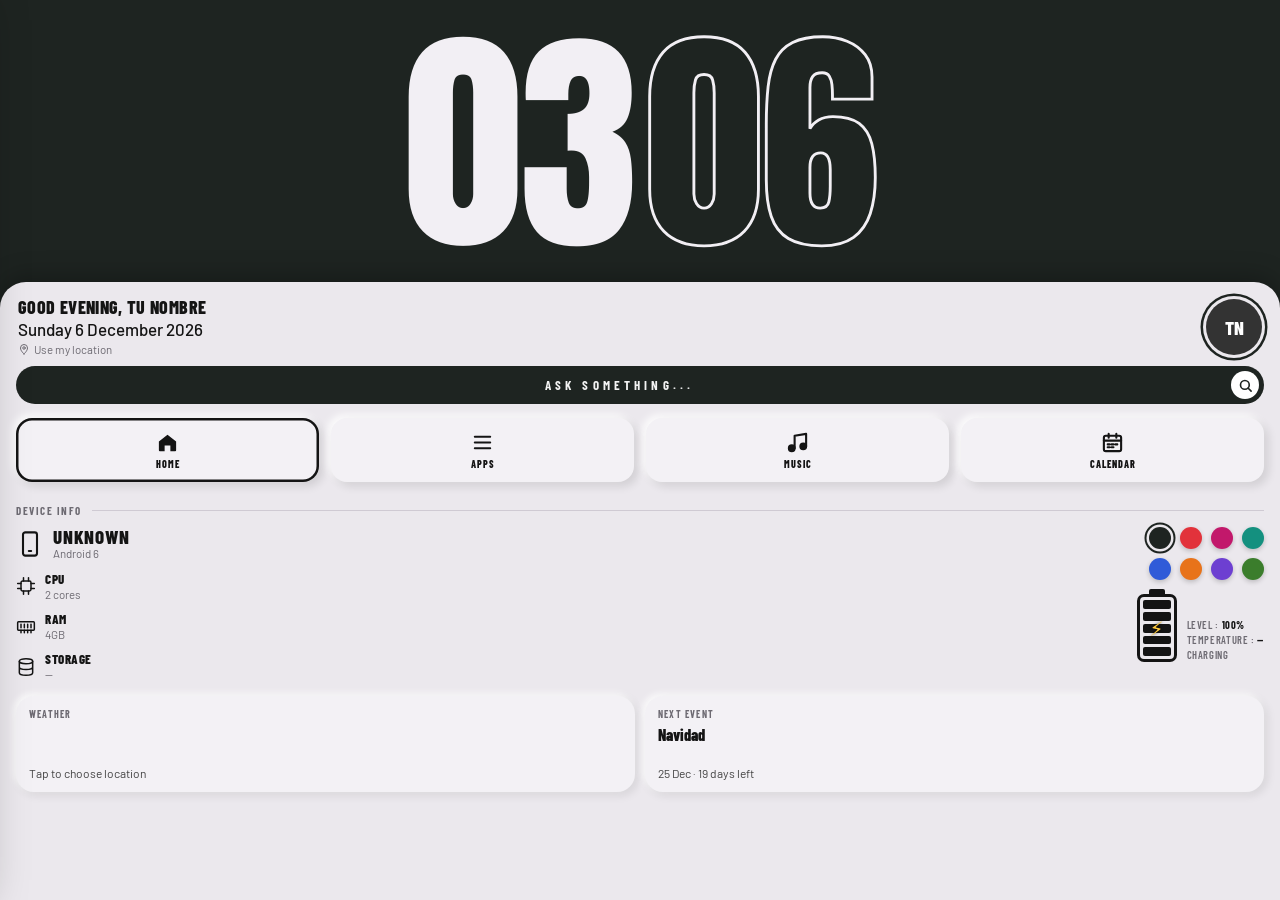
==== commit ecba251e: "WIP v1.5: coreografía del video, noticias, energía Co-Authored-By: Claude Opus 5.5 <noreply@anthropi" ====
--- a/web27/index.html
+++ b/web27/index.html
@@ -27,9 +27,10 @@
 .cond{font-family:"Barlow Condensed","Roboto Condensed","Arial Narrow",sans-serif-condensed,sans-serif,Barlow,sans-serif}
 
 /* ---------- TOP ---------- */
-#top{position:fixed;left:0;right:0;top:0;height:var(--topH);background:var(--acc);color:var(--on);overflow:hidden;transition:background .5s}
-.tl{position:absolute;inset:0;padding-top:env(safe-area-inset-top);opacity:0;transform:scale(.96);transition:opacity .45s,transform .55s cubic-bezier(.2,.9,.25,1),visibility 0s .5s;pointer-events:none;visibility:hidden}
-.tl.on{opacity:1;transform:none;pointer-events:auto;visibility:visible;transition-delay:0s}
+#top{position:fixed;left:0;right:0;top:0;height:var(--topH);background:var(--acc);color:var(--on);overflow:hidden;transition:background-color .55s ease}
+.tl{position:absolute;inset:0;padding-top:env(safe-area-inset-top);opacity:0;visibility:hidden;pointer-events:none}
+.tl.on{opacity:1;visibility:visible;pointer-events:auto}
+.tl.out{visibility:visible;animation:outT .16s ease-in forwards}
 /* clock */
 #clk{position:absolute;left:0;right:0;top:calc(env(safe-area-inset-top) + 2px);bottom:22px;display:flex;align-items:center;justify-content:center;font-family:Anton,"Bebas Neue",Impact,"Arial Narrow",sans-serif-condensed,sans-serif;font-size:min(46vw,calc(var(--topH) * .78));line-height:1;letter-spacing:-.01em;color:#f2eff4}
 #clk span{display:block}
@@ -50,6 +51,7 @@
 .vinyl{width:min(58vw,calc(var(--topH) * .74));aspect-ratio:1;border-radius:50%;background:repeating-radial-gradient(circle,#0c0c0c 0 1.6px,#1b1b1b 1.6px 3.2px);box-shadow:0 12px 30px rgba(0,0,0,.5),inset 0 0 0 2px rgba(255,255,255,.06);position:relative;animation:spin 6s linear infinite;animation-play-state:paused}
 .vinyl::after{content:"";position:absolute;inset:0;border-radius:50%;background:conic-gradient(from 30deg,transparent 0 10%,rgba(255,255,255,.12) 14%,transparent 20% 60%,rgba(255,255,255,.08) 64%,transparent 70%)}
 .playing .vinyl{animation-play-state:running}
+#mtop:not(.on) .vinyl,.tl:not(.on) .pulse{animation-play-state:paused!important}
 @keyframes spin{to{transform:rotate(360deg)}}
 .vlabel{position:absolute;inset:29%;border-radius:50%;background:#e9e6ec center/cover;display:grid;place-items:center;color:#141414}
 .vhole{position:absolute;left:50%;top:50%;width:5%;height:5%;transform:translate(-50%,-50%);border-radius:50%;background:#000;z-index:2}
@@ -79,9 +81,9 @@
 .hello p{font:500 17px/1.2 Barlow;margin-top:2px}
 .hello small{display:flex;align-items:center;gap:4px;font-size:11.5px;color:var(--mut);margin-top:3px;white-space:nowrap;overflow:hidden}
 .hello small .ic{width:12px;height:12px}
-.ava{width:56px;height:56px;border-radius:50%;flex:none;background:#333 center/cover;box-shadow:0 0 0 3px var(--bg),0 0 0 5.5px var(--acc);display:grid;place-items:center;color:#fff;font:800 19px "Barlow Condensed","Roboto Condensed","Arial Narrow",sans-serif-condensed,sans-serif}
+.ava{transition:box-shadow .55s;width:56px;height:56px;border-radius:50%;flex:none;background:#333 center/cover;box-shadow:0 0 0 3px var(--bg),0 0 0 5.5px var(--acc);display:grid;place-items:center;color:#fff;font:800 19px "Barlow Condensed","Roboto Condensed","Arial Narrow",sans-serif-condensed,sans-serif}
 .ask{margin:0 16px;position:relative}
-.ask input{width:100%;height:38px;border:0;border-radius:20px;background:var(--acc);color:var(--on);padding:0 46px 0 18px;font:700 13px "Barlow Condensed","Roboto Condensed","Arial Narrow",sans-serif-condensed,sans-serif;letter-spacing:.32em;text-align:center;outline:none;transition:background .5s}
+.ask input{transition:background-color .55s,color .55s;width:100%;height:38px;border:0;border-radius:20px;background:var(--acc);color:var(--on);padding:0 46px 0 18px;font:700 13px "Barlow Condensed","Roboto Condensed","Arial Narrow",sans-serif-condensed,sans-serif;letter-spacing:.32em;text-align:center;outline:none;transition:background .5s}
 .ask input::placeholder{color:var(--on);opacity:.95}
 .ask input:focus{text-align:left;letter-spacing:.06em;font-size:15px}
 .ask>button{position:absolute;right:5px;top:5px;width:28px;height:28px;border-radius:50%;background:var(--on);color:var(--acc);display:grid;place-items:center}
@@ -91,16 +93,18 @@
 #res button{display:flex;align-items:center;gap:12px;width:100%;padding:10px 14px;text-align:left;font-size:14.5px;border-bottom:1px solid #eee}
 #res img,#res .ri{width:30px;height:30px;border-radius:8px;flex:none;display:grid;place-items:center;background:#f0eef2}
 .tabs{display:grid;grid-template-columns:repeat(4,1fr);gap:12px;padding:14px 16px 8px;position:relative}
-.tind{position:absolute;left:16px;top:14px;height:64px;width:calc((100% - 68px) / 4);border-radius:16px;box-shadow:inset 0 0 0 2.5px var(--ink);transform:translateX(calc(var(--i,0) * (100% + 12px)));transition:transform .5s cubic-bezier(.3,1.35,.45,1);pointer-events:none;z-index:2}
+.tind{transition:transform .5s cubic-bezier(.3,1.35,.45,1),box-shadow .55s;position:absolute;left:16px;top:14px;height:64px;width:calc((100% - 68px) / 4);border-radius:16px;box-shadow:inset 0 0 0 2.5px var(--hi);transform:translateX(calc(var(--i,0) * (100% + 12px)));pointer-events:none;z-index:2}
 .tab{height:64px;border-radius:16px;background:var(--tile);box-shadow:4px 4px 10px rgba(0,0,0,.12),-3px -3px 8px rgba(255,255,255,.95);display:flex;flex-direction:column;align-items:center;justify-content:center;gap:4px;font:800 10px "Barlow Condensed","Roboto Condensed","Arial Narrow",sans-serif-condensed,sans-serif;letter-spacing:.1em;text-transform:uppercase;transition:.2s}
-.tab .ic{width:23px;height:23px;stroke-width:2.2}
+.tab .ic{width:23px;height:23px;stroke-width:2.2;color:var(--hi);transition:color .55s}
 .tab{transition:transform .2s cubic-bezier(.3,1.6,.5,1)}
 .tab.on .ic{animation:pop .45s cubic-bezier(.3,1.7,.5,1)}
 .tab:active{transform:scale(.92)}
 .body{position:relative;flex:1;min-height:0;overflow:hidden}
-.track{display:flex;height:100%;width:400%;transform:translateX(calc(var(--i,0) * -25%));transition:transform .48s cubic-bezier(.22,.9,.24,1);will-change:transform}
-.track.drag{transition:none}
-.pg{position:relative;flex:0 0 25%;width:25%;height:100%;overflow-y:auto;overflow-x:hidden;padding:6px 16px calc(24px + env(safe-area-inset-bottom));scrollbar-width:none;overscroll-behavior:contain}
+
+
+.pg{position:absolute;inset:0;overflow-y:auto;overflow-x:hidden;padding:6px 16px calc(24px + env(safe-area-inset-bottom));scrollbar-width:none;overscroll-behavior:contain;visibility:hidden;opacity:0}
+.pg.on{visibility:visible;opacity:1}
+.pg.out{visibility:visible;opacity:1;animation:outP .16s ease-in forwards}
 .pg::-webkit-scrollbar{display:none}
 .sec{display:flex;align-items:center;gap:10px;margin:8px 0 10px;font:700 11px "Barlow Condensed","Roboto Condensed","Arial Narrow",sans-serif-condensed,sans-serif;letter-spacing:.14em;color:var(--mut);text-transform:uppercase}
 .sec::after{content:"";flex:1;height:1px;background:#cfcad3}
@@ -110,7 +114,7 @@
 .dev{display:flex;gap:12px}
 .dl{flex:1;min-width:0;display:flex;flex-direction:column;gap:10px}
 .di{display:flex;gap:9px;align-items:center}
-.di .ic{width:20px;height:20px;stroke-width:1.8}
+.di .ic{width:20px;height:20px;stroke-width:1.8;color:var(--hi);transition:color .55s}
 .di>div{min-width:0}
 .di b{display:block;font:800 13px "Barlow Condensed","Roboto Condensed","Arial Narrow",sans-serif-condensed,sans-serif;letter-spacing:.04em;text-transform:uppercase}
 .di small{display:block;font-size:11.5px;line-height:1.25;color:var(--mut)}
@@ -124,7 +128,8 @@
 .bico{width:40px;height:68px;border:3px solid var(--ink);border-radius:7px;padding:3px;display:flex;flex-direction:column-reverse;gap:3px;position:relative}
 .bico::before{content:"";position:absolute;top:-8px;left:50%;width:16px;height:5px;margin-left:-8px;background:var(--ink);border-radius:2px 2px 0 0}
 .bico i{flex:1;border-radius:2px;background:var(--ink);opacity:.12}
-.bico i.f{opacity:1}
+.bico i.f{opacity:1;background:var(--hi);transition:background-color .55s}
+.bico i:nth-child(1){--k:0}.bico i:nth-child(2){--k:1}.bico i:nth-child(3){--k:2}.bico i:nth-child(4){--k:3}.bico i:nth-child(5){--k:4}
 .bico.low i.f{background:#e2323b}
 .bico.chg::after{content:"⚡";position:absolute;inset:0;display:grid;place-items:center;font-size:20px;color:#ffc93c;text-shadow:0 0 3px #000}
 .btx{min-width:0;font:600 10.5px/1.45 "Barlow Condensed","Roboto Condensed","Arial Narrow",sans-serif-condensed,sans-serif;letter-spacing:.06em;text-transform:uppercase;color:var(--mut);text-align:left}
@@ -216,7 +221,7 @@
 @keyframes tk{from{transform:translateY(-16%);opacity:.15}to{transform:none;opacity:1}}
 #hh.tk,#mm.tk{animation:tk .5s cubic-bezier(.2,.9,.3,1.3)}
 .hello,.ask,.tabs{animation:up .6s cubic-bezier(.2,.9,.3,1.1) both}.ask{animation-delay:.06s}.tabs{animation-delay:.12s}
-.stg.in{animation:up .46s cubic-bezier(.2,.9,.3,1.15) both;animation-delay:calc(var(--d,0) * 30ms)}
+
 /* accesos rápidos y widgets */
 .qrow{display:grid;grid-template-columns:repeat(6,1fr);gap:8px}
 .qa{display:flex;flex-direction:column;align-items:center;gap:5px;font:700 9px "Barlow Condensed",sans-serif;letter-spacing:.06em;text-transform:uppercase;color:#555}
@@ -267,6 +272,80 @@
 .cmr .ic,.cmr img{width:19px;height:19px;flex:none;border-radius:5px}
 .cmr.red{color:#d42a33}
 .cms{height:1px;background:#e3dfe6;margin:4px 8px}
+#dlist .ap .t{box-shadow:0 2px 6px rgba(0,0,0,.1)}
+#dlist .agrid{content-visibility:auto;contain-intrinsic-size:auto 170px}
+#dlist .lt{content-visibility:auto;contain-intrinsic-size:auto 40px}
+/* ===== coreografía del video ===== */
+:root{--sp:cubic-bezier(.2,.9,.3,1.25);--eo:cubic-bezier(.2,.9,.25,1)}
+@keyframes outT{to{opacity:0}}
+@keyframes outP{to{opacity:0;transform:translateY(-8px)}}
+@keyframes aUp{from{opacity:0;transform:translateY(18px)}to{opacity:1;transform:none}}
+@keyframes aPop{0%{opacity:0;transform:scale(.3)}70%{opacity:1;transform:scale(1.08)}100%{opacity:1;transform:none}}
+@keyframes fadeIn{from{opacity:0}to{opacity:1}}
+@keyframes grow{from{transform:scaleX(0)}to{transform:none}}
+@keyframes wipe{from{clip-path:inset(0 100% 0 0)}to{clip-path:inset(0 0 0 0)}}
+@keyframes fillIn{from{transform:scaleY(0);opacity:0}to{transform:none}}
+@keyframes clkIn{from{opacity:0;transform:translateY(38%)}to{opacity:1;transform:none}}
+@keyframes blurIn{from{opacity:0;filter:blur(6px);transform:scale(1.06)}to{opacity:1;filter:none;transform:none}}
+@keyframes vinIn{from{opacity:0;transform:translate(-50%,-58%) scale(1.45) rotate(-50deg)}to{opacity:1;transform:translate(-50%,-58%)}}
+@keyframes slideR{from{opacity:0;transform:translateX(-26px)}to{opacity:1;transform:none}}
+@keyframes lyrIn{from{opacity:0;transform:translateY(10px) rotate(-6deg) scale(.96)}to{opacity:1;transform:rotate(-6deg)}}
+.tl.play #hh,.tl.play #mm{animation:clkIn .66s var(--eo) both}.tl.play #mm{animation-delay:.08s}
+.tl.play .map{animation:blurIn .7s ease-out both}
+.tl.play .mapLbl{animation:slideR .45s .12s var(--eo) both}
+.tl.play .coord{animation:wipe .55s .25s cubic-bezier(.6,0,.2,1) both}
+.tl.play .blur{animation:fadeIn .7s both}
+.tl.play .vinylWrap{animation:vinIn .8s var(--eo) both}
+.tl.play .lyr,.tl.play .alb,.tl.play .lp{animation:fadeIn .5s .35s both}
+.tl.play .mch b{animation:slideR .5s var(--eo) both}
+.tl.play .mch>div:last-child{animation:fadeIn .4s .15s both}
+.tl.play .mgrid>div{animation:fadeIn .28s both;animation-delay:calc(var(--r,0) * 55ms + 120ms)}
+.pg.play [data-a]{animation-duration:.5s;animation-fill-mode:both;animation-timing-function:var(--sp);animation-delay:calc(var(--d,0) * 38ms + var(--b,0ms))}
+.pg.play [data-a=up]{animation-name:aUp}
+.pg.play [data-a=pop],.pg.play [data-a=dot]{animation-name:aPop}
+.pg.play [data-a=fade]{animation-name:fadeIn}
+.pg.play [data-a=grow]{animation-name:grow;animation-duration:.6s;animation-timing-function:cubic-bezier(.6,0,.2,1);transform-origin:left}
+.pg.play [data-a=wipe] .bar{animation:wipe .5s cubic-bezier(.6,0,.2,1) both;animation-delay:calc(var(--d,0) * 110ms + 60ms)}
+.pg.play [data-a=wipe] .bar>*{animation:fadeIn .3s both;animation-delay:calc(var(--d,0) * 110ms + .42s)}
+.pg.play [data-a=wipe] .meta{animation:fadeIn .35s both;animation-delay:calc(var(--d,0) * 110ms + .5s)}
+.pg.play .bico i{animation:fillIn .22s both;transform-origin:bottom;animation-delay:calc(var(--k,0) * 95ms + .5s)}
+.alb{position:absolute;left:16px;right:16px;bottom:30px;text-align:center;font:800 italic 17px "Barlow Condensed",sans-serif;letter-spacing:.04em;color:#fff;text-shadow:0 2px 8px #000;text-transform:uppercase;white-space:nowrap;overflow:hidden;text-overflow:ellipsis;z-index:3}
+.lyr b{transform:rotate(-6deg)}
+.lyr.chg b{animation:lyrIn .45s var(--eo) both}
+/* ===== panel de noticias ===== */
+#feed{position:fixed;inset:0;z-index:35;background:var(--bg);transform:translateX(-102%);transition:transform .42s cubic-bezier(.2,.9,.25,1);display:flex;flex-direction:column;will-change:transform;box-shadow:12px 0 40px rgba(0,0,0,.25)}
+#feed.drag{transition:none}
+body.feedOpen #feed{transform:none}
+#fshade{position:fixed;inset:0;z-index:34;background:#000;opacity:0;pointer-events:none;transition:opacity .42s}
+body.feedOpen #fshade{opacity:.35;pointer-events:auto}
+.fh{background:var(--acc);color:var(--on);padding:calc(env(safe-area-inset-top) + 12px) 16px 12px;border-radius:0 0 24px 24px;flex:none;transition:background-color .55s}
+.fh .row1{display:flex;align-items:flex-end;justify-content:space-between}
+.fh b{font:400 46px/0.95 Anton,Impact,sans-serif;color:transparent;-webkit-text-stroke:1.4px var(--on);letter-spacing:.02em}
+.fh small{display:block;font:700 12px "Barlow Condensed",sans-serif;letter-spacing:.16em;text-transform:uppercase;opacity:.8;margin-top:4px}
+.fh .fb{display:flex;gap:8px}
+.fh .fb button{width:36px;height:36px;border-radius:50%;background:rgba(255,255,255,.14);display:grid;place-items:center;color:var(--on)}
+.fh .fb .ic{width:18px;height:18px}
+.chips{display:flex;gap:8px;overflow-x:auto;margin:12px -16px 0;padding:0 16px;scrollbar-width:none}
+.chips::-webkit-scrollbar{display:none}
+.chip{flex:none;padding:7px 13px;border-radius:16px;background:rgba(255,255,255,.12);font:700 12px "Barlow Condensed",sans-serif;letter-spacing:.08em;text-transform:uppercase;color:var(--on);transition:background .25s,color .25s}
+.chip.on{background:var(--on);color:var(--acc)}
+.fl{flex:1;overflow-y:auto;padding:14px 16px calc(28px + env(safe-area-inset-bottom));overscroll-behavior:contain;scrollbar-width:none;position:relative}
+.fl::-webkit-scrollbar{display:none}
+.ptr{height:0;overflow:hidden;display:grid;place-items:center;color:var(--mut);transition:height .25s}
+.ptr .ic{width:22px;height:22px}
+.nhero{display:block;width:100%;text-align:left;margin-bottom:14px;border-radius:20px;overflow:hidden;background:var(--tile);box-shadow:0 6px 18px rgba(0,0,0,.12)}
+.nhero .im{width:100%;aspect-ratio:16/9;background:#d8d4dc center/cover}
+.nhero .tx{padding:12px 14px 14px}
+.nhero b{display:block;font:800 20px/1.15 "Barlow Condensed",sans-serif}
+.nsrc{display:flex;align-items:center;gap:6px;font-size:11.5px;color:var(--mut);margin-bottom:5px;white-space:nowrap;overflow:hidden}
+.nsrc img{width:16px;height:16px;border-radius:4px;flex:none;background:#ddd}
+.nitem{display:flex;gap:12px;width:100%;text-align:left;padding:12px 0;border-bottom:1px solid #dcd7df;align-items:flex-start}
+.nitem .tx{flex:1;min-width:0}
+.nitem b{display:-webkit-box;-webkit-line-clamp:3;-webkit-box-orient:vertical;overflow:hidden;font:700 16px/1.22 "Barlow Condensed",sans-serif}
+.nitem .im{width:86px;height:86px;border-radius:14px;flex:none;background:#d8d4dc center/cover}
+.nitem:active,.nhero:active{opacity:.7}
+.nmsg{text-align:center;color:var(--mut);font-size:13.5px;padding:40px 16px;line-height:1.5}
+#feed.in .nhero,#feed.in .nitem{animation:aUp .45s var(--eo) both;animation-delay:calc(var(--d,0) * 40ms)}
 #toast{position:fixed;left:50%;bottom:calc(30px + env(safe-area-inset-bottom));transform:translate(-50%,20px);background:#111;color:#fff;padding:10px 16px;border-radius:12px;font-size:13px;opacity:0;pointer-events:none;transition:.3s;z-index:60;max-width:86vw;text-align:center}
 #toast.on{opacity:1;transform:translate(-50%,0)}
 .spin{animation:spin 1s linear infinite}
@@ -283,7 +362,7 @@
   <div class="tl" data-p="music" id="mtop">
     <div class="blur" id="mblur"></div><span class="lp">LP</span>
     <div class="vinylWrap"><div class="vinyl"><div class="vlabel" id="vlabel"></div><div class="vhole"></div></div></div>
-    <div class="lyr" id="lyr"></div>
+    <div class="lyr" id="lyr"></div><div class="alb" id="alb"></div>
   </div>
   <div class="tl" data-p="cal"><div class="mc"><div class="mch"><div><b id="mName"></b></div><div style="text-align:right"><span id="mYear"></span><div class="nav"><button id="mPrev"></button><button id="mNext"></button></div></div></div><div class="mgrid" id="mgrid"></div></div></div>
 </section>
@@ -292,12 +371,12 @@
   <div class="hello"><div><h1 id="greet"></h1><p id="dateL"></p><small id="wline"></small></div><button class="ava" id="ava"></button></div>
   <form class="ask" id="ask" autocomplete="off"><input id="q" type="search" enterkeyhint="search"><button type="submit" aria-label="search"></button><div id="res"></div></form>
   <nav class="tabs" id="tabs"></nav>
-  <div class="body" id="body"><div class="track" id="track">
+  <div class="body" id="body">
     <div class="pg on" data-p="home">
       <div class="sec" data-t="devInfo"></div>
       <div class="dev">
         <div class="dl" id="dl"></div>
-        <div class="dr stg"><div class="dots" id="dots"></div><div class="batt"><div class="bico" id="bico"><i></i><i></i><i></i><i></i><i></i></div><div class="btx" id="btx"></div></div></div>
+        <div class="dr"><div class="dots" id="dots"></div><div class="batt" data-a="up" style="--b:120ms"><div class="bico" id="bico"><i></i><i></i><i></i><i></i><i></i></div><div class="btx" id="btx"></div></div></div>
       </div>
       <div id="gCard"></div>
       <div id="qWrap"></div>
@@ -307,29 +386,32 @@
       <div class="sec"><span data-t="applications"></span></div>
       <div class="agrid" id="fav"></div>
       <p class="hint" data-t="longpress"></p>
-      <div id="allWrap"></div>
-      <div class="hazard"></div>
+      <div id="allWrap" data-a="fade" style="--b:420ms"></div>
+      <div class="hazard" data-a="grow" style="--b:250ms"></div>
     </div>
     <div class="pg" data-p="music" id="mpg">
       <div class="sec" data-t="music"></div>
-      <div class="msrc" id="msrc"></div>
-      <div class="mt stg" id="mt">—</div><div class="ma" id="ma"></div>
-      <div class="mctl stg"><button id="vdn"></button><button id="prev"></button><button class="pp" id="pp"></button><button id="next"></button><button id="vup"></button></div>
-      <div class="prog"><span id="tc">0:00</span><div class="pbar" id="pbar"><div><i id="pf"></i></div></div><span id="td">0:00</span></div>
-      <div id="mextra"></div>
+      <div class="msrc" id="msrc" data-a="pop" style="--b:100ms"></div>
+      <div class="mt" id="mt" data-a="up" style="--b:150ms">—</div><div class="ma" id="ma" data-a="up" style="--b:190ms">—</div>
+      <div class="mctl"><button id="vdn" data-a="pop" style="--b:260ms"></button><button id="prev" data-a="pop" style="--b:300ms"></button><button class="pp" id="pp" data-a="pop" style="--b:340ms"></button><button id="next" data-a="pop" style="--b:380ms"></button><button id="vup" data-a="pop" style="--b:420ms"></button></div>
+      <div class="prog" data-a="fade" style="--b:420ms"><span id="tc">0:00</span><div class="pbar" id="pbar"><div><i id="pf"></i></div></div><span id="td">0:00</span></div>
+      <div id="mextra" data-a="up" style="--b:480ms"></div>
       <input type="file" id="fileIn" accept="audio/*" multiple hidden>
     </div>
     <div class="pg" data-p="cal">
       <div class="sec"><span data-t="event"></span><button class="sb" id="addEv"></button></div>
       <div id="evs"></div>
     </div>
-  </div><div class="az" id="az"></div><div class="azb" id="azb"></div></div>
+<div class="az" id="az"></div><div class="azb" id="azb"></div></div>
 </section>
 
 <div id="scrim"></div>
 <div id="sheet"><div class="grab"></div><div id="sheetIn"></div></div>
 <input type="file" id="camIn" accept="image/*" capture="environment" hidden>
 <input type="file" id="photoIn" accept="image/*" hidden>
+<div id="fshade"></div>
+<section id="feed"><div class="fh"><div class="row1"><div><b id="fT">NEWS</b><small id="fD"></small></div><div class="fb"><button id="fR" aria-label="refresh"></button><button id="fX" aria-label="close"></button></div></div><div class="chips" id="chips"></div></div>
+<div class="fl" id="fl"><div class="ptr" id="ptr"></div><div id="fitems"></div></div></section>
 <div id="ctx"><div class="cbg"></div><div class="cm" id="cm"></div></div>
 <div id="toast"></div>
 
@@ -421,9 +503,15 @@
 id:{quick:'Akses cepat',torch:'Senter',wifi:'Wi-Fi',internet:'Data',bt:'Bluetooth',sound:'Suara',display:'Layar',weatherW:'Cuaca',nextEv:'Acara berikutnya',nowW:'Diputar',open:'Buka',changeIcon:'Ganti ikon',addFav:'Tambah ke favorit',info:'Info aplikasi',notif:'Notifikasi',shareApk:'Bagikan aplikasi',shareLink:'Bagikan tautan',store:'Lihat di Play Store',rename:'Ganti nama',hide:'Sembunyikan',uninstall:'Copot',hiddenApps:'Aplikasi tersembunyi',show:'Tampilkan',splitNote:'Aplikasi ini terdiri dari beberapa bagian; tautan Play Store dibagikan',chooseSlot:'Favorit mana yang diganti?',searchApps:'Cari aplikasi…',hidden:'Aplikasi disembunyikan',sys:'Aplikasi sistem',noLoc:'Ketuk untuk memilih lokasi',renamed:'Nama disimpan',reset:'Atur ulang'},
 pt:{quick:'Atalhos',torch:'Lanterna',wifi:'Wi-Fi',internet:'Dados',bt:'Bluetooth',sound:'Som',display:'Tela',weatherW:'Tempo',nextEv:'Próximo evento',nowW:'Tocando',open:'Abrir',changeIcon:'Trocar ícone',addFav:'Adicionar aos favoritos',info:'Info do app',notif:'Notificações',shareApk:'Compartilhar app',shareLink:'Compartilhar link',store:'Ver na Play Store',rename:'Renomear',hide:'Ocultar da gaveta',uninstall:'Desinstalar',hiddenApps:'Apps ocultos',show:'Mostrar',splitNote:'Este app vem em várias partes; será compartilhado o link da Play Store',chooseSlot:'Qual favorito substituir?',searchApps:'Buscar nos seus apps…',hidden:'App oculto',sys:'App do sistema',noLoc:'Toque para escolher local',renamed:'Nome salvo',reset:'Restaurar'}};
 for(const k in LX)Object.assign(L[k],LX[k]);
+const NX={
+es:{news:'Noticias',forYou:'Para ti',topics:['Para ti','Colombia','Mundo','Economía','Tecnología','Deportes','Entretenimiento','Ciencia','Salud'],nwOnly:'Las noticias funcionan en la versión APK.',nwErr:'No se pudieron cargar las noticias. Revisa tu conexión.',nwLoad:'Cargando noticias…',ago:['ahora','hace {n} min','hace {n} h','hace {n} d'],feedOn:'Noticias al deslizar a la derecha',shared:'Compartir'},
+en:{news:'News',forYou:'For you',topics:['For you','Nation','World','Business','Technology','Sports','Entertainment','Science','Health'],nwOnly:'News works in the APK version.',nwErr:'Could not load news. Check your connection.',nwLoad:'Loading news…',ago:['now','{n} min ago','{n} h ago','{n} d ago'],feedOn:'News when swiping right',shared:'Share'},
+id:{news:'Berita',forYou:'Untukmu',topics:['Untukmu','Nasional','Dunia','Bisnis','Teknologi','Olahraga','Hiburan','Sains','Kesehatan'],nwOnly:'Berita berfungsi di versi APK.',nwErr:'Gagal memuat berita.',nwLoad:'Memuat berita…',ago:['baru','{n} mnt lalu','{n} j lalu','{n} h lalu'],feedOn:'Berita saat geser ke kanan',shared:'Bagikan'},
+pt:{news:'Notícias',forYou:'Para você',topics:['Para você','Brasil','Mundo','Economia','Tecnologia','Esportes','Entretenimento','Ciência','Saúde'],nwOnly:'As notícias funcionam na versão APK.',nwErr:'Não foi possível carregar as notícias.',nwLoad:'Carregando notícias…',ago:['agora','há {n} min','há {n} h','há {n} d'],feedOn:'Notícias ao deslizar para a direita',shared:'Compartilhar'}};
+for(const k in NX)Object.assign(L[k],NX[k]);
 const KEY='launcher27.v1';
 const COLORS=['#1E2421','#E2323B','#C2186B','#14907F','#2F5BD8','#E8731A','#6D3FD1','#3B7D2C'];
-const DEF={acc:'#1E2421',lang:null,name:'Tu nombre',photo:'',h24:true,unit:'C',tab:'home',apps:['whatsapp','tiktok','instagram','facebook','telegram','youtube','store','camera','photos','gemini'],custom:{},events:null,calSync:false,hidden:[],labels:{},wx:null,wxLoc:null,lastSong:0,bs:[],homeAsked:false};
+const DEF={acc:'#1E2421',lang:null,name:'Tu nombre',photo:'',h24:true,unit:'C',tab:'home',apps:['whatsapp','tiktok','instagram','facebook','telegram','youtube','store','camera','photos','gemini'],custom:{},events:null,calSync:false,hidden:[],labels:{},feedOn:true,feedTopic:0,gAsked:false,wx:null,wxLoc:null,lastSong:0,bs:[],homeAsked:false};
 let S;try{S=Object.assign({},DEF,JSON.parse(localStorage.getItem(KEY)||'{}'))}catch(e){S=Object.assign({},DEF)}
 if(!S.lang){const n=(navigator.language||'es').slice(0,2);S.lang=L[n]?n:'es'}
 if(!Array.isArray(S.events)){const y=new Date().getFullYear();S.events=[{id:'e1',title:'Navidad',date:y+'-12-25',start:'',end:'',yearly:true},{id:'e2',title:'Año Nuevo',date:(y+1)+'-01-01',start:'',end:'',yearly:true}]}
@@ -440,36 +528,49 @@
 /* ---------- THEME ---------- */
 function applyTheme(){
   document.documentElement.style.setProperty('--acc',S.acc);
+  {const c=S.acc,r=parseInt(c.slice(1,3),16),g=parseInt(c.slice(3,5),16),b=parseInt(c.slice(5,7),16);document.documentElement.style.setProperty('--hi',(r+g+b)<160?'var(--ink)':c)}
   $('meta[name=theme-color]').content=S.acc;
   if(has('setBars'))try{Android.setBars(S.acc,'#ebe8ed')}catch(e){}
-  $('#dots').innerHTML=COLORS.map(c=>`<button class="dot ${c===S.acc?'on':''}" style="--c:${c}" data-c="${c}" aria-label="${c}"></button>`).join('');
+  if(!$('#dots').children.length)$('#dots').innerHTML=COLORS.map((c,i)=>`<button class="dot" data-a="dot" style="--c:${c};--d:${i}" data-c="${c}" aria-label="${c}"></button>`).join('');$$('#dots .dot').forEach(d=>d.classList.toggle('on',d.dataset.c===S.acc));
   renderMarker();
 }
-$('#dots').onclick=e=>{const b=e.target.closest('[data-c]');if(!b)return;S.acc=b.dataset.c;save();applyTheme()};
-
-/* ---------- TABS ---------- */
+$('#dots').onclick=e=>{const b=e.target.closest('[data-c]');if(!b)return;hap('tick');S.acc=b.dataset.c;save();applyTheme()};
+
+/* ---------- TABS (coreografía del video) ---------- */
 const TABS=['home','apps','music','cal'],TIC=['home','apps','music','cal'];
 function renderTabs(){$('#tabs').innerHTML='<span class="tind"></span>'+TABS.map((p,i)=>`<button class="tab ${S.tab===p?'on':''}" data-go="${p}">${ic(TIC[i])}<span>${esc(T().tabs[i])}</span></button>`).join('');$('#tabs').style.setProperty('--i',TABS.indexOf(S.tab))}
-function stagger(p){$$(`.pg[data-p="${p}"] .stg`).forEach((el,i)=>{el.style.setProperty('--d',Math.min(i,16));el.classList.remove('in');void el.offsetWidth;el.classList.add('in')})}
-function go(p,quiet){if(!TABS.includes(p))p='home';const prev=S.tab;S.tab=p;save();const i=TABS.indexOf(p);
-  $$('.tl').forEach(e=>e.classList.toggle('on',e.dataset.p===p));$$('.pg').forEach(e=>e.classList.toggle('on',e.dataset.p===p));
-  $$('.tab').forEach(b=>b.classList.toggle('on',b.dataset.go===p));$('#tabs').style.setProperty('--i',i);$('#track').style.setProperty('--i',i);
-  $('#body').classList.toggle('apps',p==='apps');
-  if(prev!==p&&!quiet)stagger(p);
-  if(p==='music')pollMedia(true);if(p==='cal'){refreshNEV();renderCal()}if(p==='apps')renderAll()}
+function play(p){const pg=$(`.pg[data-p="${p}"]`),tl=$(`.tl[data-p="${p}"]`);
+  let i=0;pg.querySelectorAll('[data-a]').forEach(el=>{if(el.dataset.a!=='dot'&&!el.style.getPropertyValue('--d'))el.style.setProperty('--d',Math.min(i++,16))});
+  [pg,tl].forEach(el=>{el.classList.remove('play');void el.offsetWidth;el.classList.add('play')});
+  clearTimeout(pg._pt);pg._pt=setTimeout(()=>{pg.classList.remove('play');tl.classList.remove('play')},1900)}
+const stagger=play;
+function go(p,quiet){
+  if(!TABS.includes(p))p='home';const prev=S.tab;
+  if(prev===p&&!quiet){play(p);return}
+  S.tab=p;save();const i=TABS.indexOf(p);
+  $$('.tab').forEach(b=>b.classList.toggle('on',b.dataset.go===p));$('#tabs').style.setProperty('--i',i);
+  const swap=()=>{$$('.tl,.pg').forEach(e=>{e.classList.toggle('on',e.dataset.p===p);e.classList.remove('out')});
+    $('#body').classList.toggle('apps',p==='apps');
+    if(p==='music')pollMedia(true);if(p==='cal'){refreshNEV();renderCal()}if(p==='apps')renderAll();if(p==='home')renderDev();
+    play(p)};
+  if(quiet||prev===p){swap();return}
+  const op=$(`.pg[data-p="${prev}"]`),ot=$(`.tl[data-p="${prev}"]`);op.classList.add('out');ot.classList.add('out');
+  clearTimeout(go._t);go._t=setTimeout(swap,165)}
 $('#tabs').onclick=e=>{const b=e.target.closest('[data-go]');if(b){hap('tick');go(b.dataset.go)}};
-(()=>{const body=$('#body'),tr=$('#track');let sx=0,sy=0,st=0,lock=0,dx=0,W=1;
-  body.addEventListener('touchstart',e=>{if(e.touches.length>1){lock=-1;return}const t=e.touches[0];sx=t.clientX;sy=t.clientY;st=Date.now();lock=0;dx=0;W=body.clientWidth||1;
-    if(e.target.closest('.pbar,input,#az,.hours'))lock=-1},{passive:true});
-  body.addEventListener('touchmove',e=>{if(lock<0)return;const t=e.touches[0],mx=t.clientX-sx,my=t.clientY-sy;
-    if(!lock){if(Math.abs(mx)>10&&Math.abs(mx)>Math.abs(my)*1.25){lock=1;tr.classList.add('drag');sx=t.clientX-(mx>0?10:-10)}else if(Math.abs(my)>10){lock=-1;return}else return}
-    e.preventDefault();const i=TABS.indexOf(S.tab);dx=t.clientX-sx;if((i===0&&dx>0)||(i===3&&dx<0))dx*=.28;
-    tr.style.transform=`translateX(${-i*W+dx}px)`;
-    const j=i+(dx<0?1:-1),f=Math.min(1,Math.abs(dx)/W),tl=$$('.tl');tl[i].style.opacity=1-f*.9;if(tl[j]){tl[j].style.visibility='visible';tl[j].style.transition='none';tl[j].style.opacity=f}},{passive:false});
-  const end=()=>{if(lock!==1){lock=0;return}lock=0;tr.classList.remove('drag');tr.style.transform='';$$('.tl').forEach(x=>{x.style.opacity='';x.style.visibility='';x.style.transition=''});
-    const i=TABS.indexOf(S.tab),v=Math.abs(dx)/Math.max(1,Date.now()-st);let j=i;if(Math.abs(dx)>W*.2||(v>.45&&Math.abs(dx)>30))j=i+(dx<0?1:-1);j=Math.max(0,Math.min(3,j));
-    if(j!==i){hap('tick');go(TABS[j])}};
-  body.addEventListener('touchend',end,{passive:true});body.addEventListener('touchcancel',end,{passive:true});
+/* deslizar: izquierda/derecha cambia de pestaña; en Inicio, hacia la derecha abre las noticias siguiendo el dedo */
+(()=>{let sx=0,sy=0,st=0,lock=0,dx=0,W=1,feedDrag=false;const fd=$('#feed');
+  const blocked=t=>document.body.classList.contains('sheetOpen')||document.body.classList.contains('feedOpen')||$('#ctx').classList.contains('on')||t.closest('.pbar,input,#az,.hours,#res,#sheet,#feed,.chips');
+  document.addEventListener('touchstart',e=>{lock=0;feedDrag=false;if(e.touches.length>1||blocked(e.target)){lock=-1;return}const t=e.touches[0];sx=t.clientX;sy=t.clientY;st=Date.now();dx=0;W=innerWidth},{passive:true});
+  const mv=(e,act)=>{if(lock<0)return;const t=e.touches[0],mx=t.clientX-sx,my=t.clientY-sy;
+    if(!lock){if(Math.abs(mx)>12&&Math.abs(mx)>Math.abs(my)*1.3){lock=1;feedDrag=S.feedOn&&S.tab==='home'&&mx>0;if(feedDrag){fd.classList.add('drag');openFeedPrep()}}else if(Math.abs(my)>12){lock=-1;return}else return}
+    dx=mx;if(feedDrag){if(act&&e.cancelable)e.preventDefault();const x=Math.min(0,-W+dx);fd.style.transform=`translateX(${x}px)`;$('#fshade').style.opacity=Math.min(.35,dx/W*.35)}};
+  /* pasivo en todas partes (el cajón se desplaza sin esperar a JS); activo solo en la pantalla de Inicio */
+  document.addEventListener('touchmove',e=>{if(!e._h)mv(e,false)},{passive:true});
+  ['#top','.hello','#tabs','.pg[data-p="home"]'].forEach(q=>$(q).addEventListener('touchmove',e=>{e._h=1;mv(e,true)},{passive:false}));
+  const end=()=>{if(lock!==1){lock=0;return}lock=0;const v=Math.abs(dx)/Math.max(1,Date.now()-st);
+    if(feedDrag){fd.classList.remove('drag');fd.style.transform='';$('#fshade').style.opacity='';if(dx>W*.28||(v>.45&&dx>40))openFeed();return}
+    if(Math.abs(dx)>60||(v>.45&&Math.abs(dx)>30)){const i=TABS.indexOf(S.tab),j=i+(dx<0?1:-1);if(j>=0&&j<4){hap('tick');go(TABS[j])}}};
+  document.addEventListener('touchend',end,{passive:true});document.addEventListener('touchcancel',end,{passive:true});
 })();
 
 /* ---------- CLOCK / GREETING ---------- */
@@ -485,6 +586,7 @@
 }
 function fitClock(){const c=$('#clk');c.style.fontSize='';let fs=parseFloat(getComputedStyle(c).fontSize);const w=()=>$('#hh').offsetWidth+$('#mm').offsetWidth;let n=0;while(w()>c.clientWidth-24&&n++<30){fs*=.95;c.style.fontSize=fs+'px'}}
 window.addEventListener('resize',fitClock);if(document.fonts)document.fonts.ready.then(fitClock);
+function schedTick(){tick();clearTimeout(schedTick._t);schedTick._t=setTimeout(schedTick,60000-Date.now()%60000+60)}
 $('#clk').onclick=()=>{if(has('openClock'))Android.openClock()};
 function renderAva(){const a=$('#ava');const ini=(S.name||'?').trim().split(/\s+/).map(w=>w[0]).slice(0,2).join('').toUpperCase();
   a.style.backgroundImage=S.photo?`url(${S.photo})`:'';a.textContent=S.photo?'':ini}
@@ -535,7 +637,7 @@
 const gb=b=>(b/1073741824).toFixed(b>=1e11?0:1)+'GB';
 const DI={bat:null,chg:false,temp:null,ctr:-1};
 async function readDevice(){
-  if(NATIVE){nativeDev();setInterval(()=>{if(!document.hidden&&S.tab==='home')nativeDev()},5000);return}
+  if(NATIVE){nativeDev();setInterval(()=>{if(!document.hidden&&S.tab==='home')nativeDev()},20000);return}
   let model='',ver='';try{if(navigator.userAgentData){const h=await navigator.userAgentData.getHighEntropyValues(['model','platformVersion']);model=h.model;ver=h.platformVersion}}catch(e){}
   DI.w={model:MODELS[model]||model||T().unknown,ver:ver?'Android '+ver.split('.')[0]:'',cores:navigator.hardwareConcurrency,ram:navigator.deviceMemory};
   try{const b=await navigator.getBattery();const up=()=>{DI.bat=Math.round(b.level*100);DI.chg=b.charging;sampleBat();renderDev()};up();b.addEventListener('levelchange',up);b.addEventListener('chargingchange',up)}catch(e){}
@@ -554,10 +656,10 @@
   if(NATIVE&&DI.n){const n=DI.n;model=MODELS[n.code]||n.model;ver='Android '+n.android+(n.os?' · '+n.os:'');
     cpu=(SOCS[n.soc]||n.soc)+' · '+n.cores+' cores'+(DI.freq>0?' · '+(DI.freq/1000).toFixed(1)+' GHz':'');ram=gb(n.ramTotal-n.ramAvail)+' / '+gb(n.ramTotal);sto=gb(n.stoTotal-n.stoFree)+' / '+gb(n.stoTotal)}
   else{const w=DI.w||{};model=w.model||t.unknown;ver=w.ver||'—';cpu=(w.cores||'—')+' cores';ram=w.ram?(w.ram>=8?'8GB+':w.ram+'GB'):'—';sto='—'}
-  $('#dl').innerHTML=`<div class="di big stg in">${ic('dev')}<div><b>${esc(model)}</b><small>${esc(ver)}</small></div></div>
-  <div class="di">${ic('cpu')}<div><b>CPU</b><small>${esc(cpu)}</small></div></div>
-  <div class="di">${ic('ram')}<div><b>RAM</b><small>${esc(ram)}</small></div></div>
-  <div class="di">${ic('sto')}<div><b>${esc(t.storage)}</b><small>${esc(sto)}</small></div></div>`;
+  $('#dl').innerHTML=`<div class="di big" data-a="up" style="--d:0;--b:150ms">${ic('dev')}<div><b>${esc(model)}</b><small>${esc(ver)}</small></div></div>
+  <div class="di" data-a="up" style="--d:1;--b:150ms">${ic('cpu')}<div><b>CPU</b><small>${esc(cpu)}</small></div></div>
+  <div class="di" data-a="up" style="--d:2;--b:150ms">${ic('ram')}<div><b>RAM</b><small>${esc(ram)}</small></div></div>
+  <div class="di" data-a="up" style="--d:3;--b:150ms">${ic('sto')}<div><b>${esc(t.storage)}</b><small>${esc(sto)}</small></div></div>`;
   const lv=DI.bat??0,f=Math.ceil(lv/20);
   $$('#bico i').forEach((i,k)=>i.classList.toggle('f',k<f));$('#bico').classList.toggle('low',lv<=20);$('#bico').classList.toggle('chg',!!DI.chg);
   const tmp=DI.temp!=null?(S.unit==='F'?Math.round(DI.temp*9/5+32)+'°F':DI.temp.toFixed(1)+'°C'):'—';
@@ -614,8 +716,9 @@
 const tile=(inner,label,attr,cls='')=>`<button class="ap ${cls}" ${attr}><span class="t">${inner}</span><small>${esc(label)}</small></button>`;
 function favInfo(id){if(id.startsWith('p:')){const p=id.slice(2);const a=installed().find(x=>x.p===p);return{pkg:p,label:a?lbl(a):p}}
   const a=(id.startsWith('c:')?S.custom[id]:APPS[id])||{n:'?',i:'appdef'};return{pkg:a.pkg&&isInst(a.pkg)?a.pkg:null,label:a.n,preset:a}}
-function favTile(id,k){if(id.startsWith('p:')){const f=favInfo(id);return tile(NATIVE?img(f.pkg):ic('appdef'),f.label,`data-k="${k}"`,'stg')}
-  const a=(id.startsWith('c:')?S.custom[id]:APPS[id])||{n:'?',i:'appdef'};return tile(ic(a.i),a.n,`data-k="${k}"`,'stg')}
+const POPD=[3,0,6,2,8,5,1,9,4,7];
+function favTile(id,k){const an=`data-k="${k}" data-a="pop" style="--d:${POPD[k%10]};--b:120ms"`;if(id.startsWith('p:')){const f=favInfo(id);return tile(NATIVE?img(f.pkg):ic('appdef'),f.label,an)}
+  const a=(id.startsWith('c:')?S.custom[id]:APPS[id])||{n:'?',i:'appdef'};return tile(ic(a.i),a.n,an)}
 function renderFav(){$('#fav').innerHTML=S.apps.map(favTile).join('')}
 const letterOf=s=>{const c=(s||'#').normalize('NFD').replace(/[̀-ͯ]/g,'').charAt(0).toUpperCase();return /[A-Z]/.test(c)?c:'#'};
 let DQ='';
@@ -669,7 +772,7 @@
     if(k==null)h+=row('hide','eyeoff',t.hide);if(det.canUninstall)h+=row('del','trash',t.uninstall,'red')}
   const cm=$('#cm');cm.innerHTML=h;
   const r=el.getBoundingClientRect(),W=innerWidth,H=innerHeight;
-  const old=$('#ctx .clone');if(old)old.remove();const cl=el.cloneNode(true);cl.classList.add('clone');cl.classList.remove('prs','lch','stg','in');Object.assign(cl.style,{left:r.left+'px',top:r.top+'px',width:r.width+'px',height:r.height+'px'});$('#ctx').appendChild(cl);
+  const old=$('#ctx .clone');if(old)old.remove();const cl=el.cloneNode(true);cl.classList.add('clone');cl.classList.remove('prs','lch');cl.removeAttribute('data-a');Object.assign(cl.style,{left:r.left+'px',top:r.top+'px',width:r.width+'px',height:r.height+'px',animation:'none'});$('#ctx').appendChild(cl);
   cm.style.left=Math.max(12,Math.min(W-274,r.left+r.width/2-131))+'px';cm.style.top='0px';cm.style.visibility='hidden';$('#ctx').classList.add('pre');
   requestAnimationFrame(()=>{const mh=Math.min(cm.scrollHeight,H*.7);let top=r.bottom+12;let below=true;if(top+mh>H-16){top=r.top-mh-12;below=false}if(top<16){top=16}
     cm.style.top=top+'px';cm.style.transformOrigin=`${r.left+r.width/2-parseFloat(cm.style.left)}px ${below?'0':mh+'px'}`;cm.style.visibility='';$('#ctx').classList.add('on')});
@@ -704,16 +807,16 @@
 let TORCH=false;window.onTorch=on=>{TORCH=on;renderQuick()};
 function renderQuick(){const w=$('#qWrap');if(!has('openPanel')){w.innerHTML='';return}const t=T();
   const items=[has('hasTorch')&&Android.hasTorch()?['torch','torch',t.torch,TORCH]:null,['wifi','wifi',t.wifi],['internet','signal',t.internet],['bt','bt',t.bt],['volume','vol',t.sound],['display','sun2',t.display]].filter(Boolean);
-  const html=`<div class="sec" style="margin-top:16px">${esc(t.quick)}</div><div class="qrow">${items.map(x=>`<button class="qa stg in ${x[3]?'on':''}" data-q="${x[0]}"><span class="t">${ic(x[1])}</span>${esc(x[2])}</button>`).join('')}</div>`;
+  const html=`<div class="sec" style="margin-top:16px;--b:280ms" data-a="fade">${esc(t.quick)}</div><div class="qrow">${items.map(x=>`<button class="qa ${x[3]?'on':''}" data-q="${x[0]}" data-a="pop" style="--b:300ms"><span class="t">${ic(x[1])}</span>${esc(x[2])}</button>`).join('')}</div>`;
   if(w._h!==html){w.innerHTML=html;w._h=html}}
 $('#qWrap').onclick=e=>{const b=e.target.closest('[data-q]');if(!b)return;hap();const q=b.dataset.q;if(q==='torch'){TORCH=!TORCH;Android.setTorch(TORCH);renderQuick()}else Android.openPanel(q)};
 const WXE=['☀️','⛅','☁️','🌫️','🌦️','🌧️','❄️','🌦️','⛈️'];
 function renderWidgets(){const t=T(),w=$('#wrow');if(!w)return;let h='';
-  const wx=S.wx;h+=`<button class="wg stg in" data-w="wx"><small>${esc(t.weatherW)}${S.wxLoc?' · '+esc(S.wxLoc.name):''}</small>${wx?`<b>${wx.temp}° <span style="font-size:22px;margin:0">${WXE[wcat(wx.code)]}</span></b><span>${esc(cap(t.wx[wcat(wx.code)]))}${wx.max!=null?` · ${wx.max}°/${wx.min}°`:''}</span>`:`<span>${esc(t.noLoc)}</span>`}</button>`;
-  const up=upcoming()[0];if(up){const d=parseD(up.d),n=Math.round((d-parseD(ymd(new Date())))/864e5);h+=`<button class="wg stg in" data-w="ev"><small>${esc(t.nextEv)}</small><div class="et">${esc(up.e.title)}</div><span>${esc(fmt(d,{day:'numeric',month:'short'}))} · ${esc(t.daysLeft(n))}</span></button>`}
-  else h+=`<button class="wg stg in" data-w="ev"><small>${esc(t.nextEv)}</small><span>${esc(t.noev)}</span></button>`;
+  const wx=S.wx;h+=`<button class="wg" data-a="up" style="--b:380ms" data-w="wx"><small>${esc(t.weatherW)}${S.wxLoc?' · '+esc(S.wxLoc.name):''}</small>${wx?`<b>${wx.temp}° <span style="font-size:22px;margin:0">${WXE[wcat(wx.code)]}</span></b><span>${esc(cap(t.wx[wcat(wx.code)]))}${wx.max!=null?` · ${wx.max}°/${wx.min}°`:''}</span>`:`<span>${esc(t.noLoc)}</span>`}</button>`;
+  const up=upcoming()[0];if(up){const d=parseD(up.d),n=Math.round((d-parseD(ymd(new Date())))/864e5);h+=`<button class="wg" data-a="up" style="--b:380ms" data-w="ev"><small>${esc(t.nextEv)}</small><div class="et">${esc(up.e.title)}</div><span>${esc(fmt(d,{day:'numeric',month:'short'}))} · ${esc(t.daysLeft(n))}</span></button>`}
+  else h+=`<button class="wg" data-a="up" style="--b:380ms" data-w="ev"><small>${esc(t.nextEv)}</small><span>${esc(t.noev)}</span></button>`;
   const m=mode();let tt='',ar='',ap='',pl=false;if(m==='sys'&&NP){tt=NP.title;ar=NP.artist;ap=npArt;pl=NP.playing}else if(songs[cur]){tt=songs[cur].title;ar=songs[cur].artist;ap=coverUrl(songs[cur]);pl=!au.paused}
-  if(tt)h+=`<div class="wg np stg in" data-w="mu"><span class="art" style="${ap?`background-image:url(${ap})`:''}">${ap?'':ic('music')}</span><div class="tx"><small>${esc(t.nowW)}</small><b>${esc(tt)}</b><span>${esc(ar||'')}</span></div><button data-w="pp">${ic(pl?'pause':'play')}</button></div>`;
+  if(tt)h+=`<div class="wg np" data-a="up" style="--b:420ms" data-w="mu"><span class="art" style="${ap?`background-image:url(${ap})`:''}">${ap?'':ic('music')}</span><div class="tx"><small>${esc(t.nowW)}</small><b>${esc(tt)}</b><span>${esc(ar||'')}</span></div><button data-w="pp">${ic(pl?'pause':'play')}</button></div>`;
   if(w._h!==h){w.innerHTML=h;w._h=h}}
 $('#wrow').onclick=e=>{const b=e.target.closest('[data-w]');if(!b)return;hap();const k=b.dataset.w;if(k==='pp'){e.stopPropagation();cmd('toggle');setTimeout(renderWidgets,400);return}
   if(k==='wx'){S.wxLoc?loadWx(true):locate(false)}else if(k==='ev')go('cal');else if(k==='mu')go('music')};
@@ -747,8 +850,8 @@
   const t=T(),td=parseD(ymd(new Date()));const up=upcoming().slice(0,25);
   let h='';
   if(NATIVE&&!S.calSync)h+=`<div class="cardx"><b>${esc(t.calSync)}</b><button class="btn" id="calB" style="margin-top:6px">${ic('sync')} ${esc(t.calSyncB)}</button></div>`;
-  h+=up.length?up.map(x=>{const d=parseD(x.d),n=Math.round((d-td)/864e5);
-    return `<div class="ev stg"><div class="bar"><span>${esc(x.e.title)}</span>${x.e.native?ic('cal'):`<button data-del="${x.e.id}">${ic('close')}</button>`}</div><div class="meta"><span>${ic('cal')}${esc(fmt(d,{day:'numeric',month:'short'}).toUpperCase().replace('.',''))}</span><span>${ic('clock')}${x.e.start?esc(x.e.start+' – '+(x.e.end||'')):esc(t.allDay)}</span><span class="left ${n===0?'now':''}">${ic('hour')}${esc(t.daysLeft(n))}</span></div></div>`}).join(''):`<p class="empty">${esc(t.noev)}</p>`;
+  h+=up.length?up.map((x,ix)=>{const d=parseD(x.d),n=Math.round((d-td)/864e5);
+    return `<div class="ev" data-a="wipe" style="--d:${Math.min(ix,10)}"><div class="bar"><span>${esc(x.e.title)}</span>${x.e.native?ic('cal'):`<button data-del="${x.e.id}">${ic('close')}</button>`}</div><div class="meta"><span>${ic('cal')}${esc(fmt(d,{day:'numeric',month:'short'}).toUpperCase().replace('.',''))}</span><span>${ic('clock')}${x.e.start?esc(x.e.start+' – '+(x.e.end||'')):esc(t.allDay)}</span><span class="left ${n===0?'now':''}">${ic('hour')}${esc(t.daysLeft(n))}</span></div></div>`}).join(''):`<p class="empty">${esc(t.noev)}</p>`;
   $('#evs').innerHTML=h;
   if($('#calB'))$('#calB').onclick=()=>{S.calSync=true;save();if(Android.hasCalendar())refreshNEV(true);else Android.requestCalendar()};
   renderMonth();
@@ -759,11 +862,11 @@
   const y=calView.getFullYear(),m=calView.getMonth(),td=ymd(new Date());
   $('#mName').textContent=fmt(calView,{month:'long'}).toUpperCase();$('#mYear').textContent=y;
   const mon=S.lang!=='en';const base=mon?1:7;
-  let h=[...Array(7)].map((_,i)=>`<div class="wd">${esc(fmt(new Date(2024,0,base+i),{weekday:'short'}).replace('.','').slice(0,3).toUpperCase())}</div>`).join('');
+  let h=[...Array(7)].map((_,i)=>`<div class="wd" style="--r:0">${esc(fmt(new Date(2024,0,base+i),{weekday:'short'}).replace('.','').slice(0,3).toUpperCase())}</div>`).join('');
   let off=new Date(y,m,1).getDay();if(mon)off=(off+6)%7;const start=new Date(y,m,1-off);
   const evd=new Set();[...S.events,...NEV].forEach(e=>{const d=e.yearly?y+e.date.slice(4):e.date;evd.add(d)});
   for(let i=0;i<42;i++){const d=new Date(start.getFullYear(),start.getMonth(),start.getDate()+i);if(i>=35&&d.getMonth()!==m)break;const ds=ymd(d);
-    h+=`<div class="${d.getMonth()!==m?'o':''} ${ds===td?'t':''} ${evd.has(ds)?'e':''}"><span>${d.getDate()}</span></div>`}
+    h+=`<div class="${d.getMonth()!==m?'o':''} ${ds===td?'t':''} ${evd.has(ds)?'e':''}" style="--r:${1+Math.floor(i/7)}"><span>${d.getDate()}</span></div>`}
   $('#mgrid').innerHTML=h;
 }
 $('#mPrev').innerHTML=ic('left');$('#mNext').innerHTML=ic('right');
@@ -775,7 +878,7 @@
   <label class="chk"><input type="checkbox" id="ey">${esc(t.yearly)}</label><div class="acts"><button class="btn alt" data-x>${esc(t.cancel)}</button><button class="btn" id="esv">${esc(t.save)}</button></div>`);
   $('#ea').onchange=e=>{$('#etm').style.display=e.target.checked?'none':''};
   $('#esv').onclick=()=>{const ti=$('#et').value.trim(),d=$('#ed').value;if(!ti){toast(t.noTitle);return}if(!d)return;const all=$('#ea').checked;
-    S.events.push({id:'e'+Date.now(),title:ti,date:d,start:all?'':$('#es').value,end:all?'':$('#ee').value,yearly:$('#ey').checked});save();renderCal();renderWidgets();closeSheet();stagger('cal')}};
+    S.events.push({id:'e'+Date.now(),title:ti,date:d,start:all?'':$('#es').value,end:all?'':$('#ee').value,yearly:$('#ey').checked});save();renderCal();renderWidgets();closeSheet();play('cal')}};
 
 /* ---------- MUSIC ---------- */
 const DB={db:null,open(){return new Promise((res,rej)=>{if(!window.indexedDB)return rej();const r=indexedDB.open('l27music',1);r.onupgradeneeded=()=>r.result.createObjectStore('songs',{keyPath:'id'});r.onsuccess=()=>{this.db=r.result;res()};r.onerror=()=>rej(r.error)})},
@@ -801,7 +904,9 @@
 $('#fileIn').onchange=e=>{const f=[...e.target.files];e.target.value='';if(f.length)addFiles(f)};
 function setSrc(play){const s=songs[cur];if(!s)return;if(au._id!==s.id){if(au.src)URL.revokeObjectURL(au.src);au.src=URL.createObjectURL(s.blob);au._id=s.id}S.lastSong=cur;save();if(play)au.play().catch(()=>{});renderMusic();localMeta()}
 function localSkip(d){if(!songs.length)return;if(d<0&&au.currentTime>4){au.currentTime=0;return}cur=(cur+d+songs.length)%songs.length;setSrc(true)}
-au.addEventListener('ended',()=>localSkip(1));au.addEventListener('play',()=>renderMusic());au.addEventListener('pause',()=>renderMusic());
+const keep=v=>{try{if(has('setKeepAlive'))Android.setKeepAlive(v)}catch(e){}};
+au.addEventListener('ended',()=>localSkip(1));au.addEventListener('play',()=>{keep(true);renderMusic()});au.addEventListener('pause',()=>{keep(false);renderMusic()});
+window.onMediaChanged=()=>{pollMedia()};
 au.addEventListener('timeupdate',()=>{if(mode()==='local')progress(au.currentTime*1000,au.duration*1000)});
 function localMeta(){if(!('mediaSession'in navigator))return;const s=songs[cur];if(!s)return;const a=coverUrl(s);
   navigator.mediaSession.metadata=new MediaMetadata({title:s.title,artist:s.artist,album:s.album,artwork:a?[{src:a,sizes:'512x512'}]:[]});
@@ -818,6 +923,7 @@
   if(m==='sys'){title=NP.title;artist=NP.artist||'';art=npArt;playing=NP.playing;const u=appIconUrl(NP.pkg);src=u?`<img src="${u}" alt="">`:ic('spot')}
   else{const s=songs[cur];if(s){title=s.title;artist=s.artist;art=coverUrl(s)}playing=!au.paused;src=ic('music')}
   $('#mt').textContent=title;$('#ma').textContent=artist;$('#msrc').innerHTML=src;
+  {const al=m==='sys'?(NP.album||''):(songs[cur]&&songs[cur].album||'');$('#alb').textContent=al?'“'+al+'”':''}
   $('#pp').innerHTML=ic(playing?'pause':'play');$('#mtop').classList.toggle('playing',playing);
   $('#vlabel').style.backgroundImage=art?`url(${art})`:'';$('#vlabel').innerHTML=art?'':ic('music');$('#mblur').style.backgroundImage=art?`url(${art})`:'';
   fetchLyrics(title,artist,m==='sys'?NP.dur:(au.duration||0)*1000);
@@ -855,7 +961,7 @@
   }catch(e){}}
 function lyricAt(pos){if(!LY.lines.length)return;let i=-1;for(let k=0;k<LY.lines.length;k++){if(LY.lines[k].t<=pos)i=k;else break}
   if(i===lyricAt._i&&LY.key===lyricAt._k)return;lyricAt._i=i;lyricAt._k=LY.key;const c=LY.lines[i],n=LY.lines[i+1];
-  $('#lyr').innerHTML=c?`<b>${esc(c.x)}</b>${n?`<small>${esc(n.x)}</small>`:''}`:`<b>♪</b>${n?`<small>${esc(n.x)}</small>`:''}`}
+  const ly=$('#lyr');ly.innerHTML=c?`<b>${esc(c.x)}</b>${n?`<small>${esc(n.x)}</small>`:''}`:`<b>♪</b>${n?`<small>${esc(n.x)}</small>`:''}`;ly.classList.remove('chg');void ly.offsetWidth;ly.classList.add('chg')}
 async function loadSongs(){try{await DB.open();songs=(await DB.all()).sort((a,b)=>a.added-b.added)}catch(e){songs=[]}cur=songs.length?Math.min(S.lastSong|0,songs.length-1):-1;if(cur>=0)setSrc(false);else renderMusic()}
 
 /* ---------- SETTINGS ---------- */
@@ -872,7 +978,7 @@
   <div class="row" style="margin-top:8px"><span>${esc(t.clock24)}</span><button class="sw ${S.h24?'on':''}" id="s24"></button></div>
   <div class="row"><span>${esc(t.unit)}</span><div class="seg"><button data-u="C" class="${S.unit==='C'?'on':''}">°C</button><button data-u="F" class="${S.unit==='F'?'on':''}">°F</button></div></div>
   ${NATIVE?`<button class="btn" id="hmB" style="width:100%;margin-top:12px">${ic('home')} ${esc(t.home)}</button><button class="btn alt" id="gsB" style="width:100%;margin-top:10px">👆 ${esc(GX.t)}</button>${has('requestMediaAccess')?`<button class="btn alt" id="maB2" style="width:100%;margin-top:10px">${ic('bell')} ${esc(t.mediaB)}</button>`:''}`:''}
-  <p style="font-size:11px;color:var(--mut);margin-top:18px">Launcher 27 · v1.4 · ${NATIVE?'APK':'Web'} · Open-Meteo · LRCLIB</p>`);
+  <p style="font-size:11px;color:var(--mut);margin-top:18px">Launcher 27 · v1.5 · ${NATIVE?'APK':'Web'} · Open-Meteo · LRCLIB</p>`);
   $('#phB').onclick=()=>$('#photoIn').click();
   $('#sN').oninput=e=>{S.name=e.target.value;save();tick();renderAva()};
   $('#sheetIn .dots').onclick=e=>{const b=e.target.closest('[data-c]');if(!b)return;S.acc=b.dataset.c;save();applyTheme();$$('#sheetIn .dot').forEach(d=>d.classList.toggle('on',d===b))};
@@ -955,16 +1061,74 @@
 function swipeDownNotif(el){if(!el)return;let sy=0,sx=0,t0=0;el.addEventListener('touchstart',e=>{sy=e.touches[0].clientY;sx=e.touches[0].clientX;t0=Date.now()},{passive:true});
   el.addEventListener('touchend',e=>{const t=e.changedTouches[0];if(t.clientY-sy>70&&Math.abs(t.clientX-sx)<60&&Date.now()-t0<700&&hasN('openNotifications'))Android.openNotifications()},{passive:true})}
 
+/* ---------- NOTICIAS (estilo Nova) ---------- */
+const NEWS_LOC={es:['es-419','CO'],en:['en-US','US'],id:['id','ID'],pt:['pt-BR','BR']};
+const NTOP=['','NATION','WORLD','BUSINESS','TECHNOLOGY','SPORTS','ENTERTAINMENT','SCIENCE','HEALTH'];
+function gnUrl(topic){const [hl,gl]=NEWS_LOC[S.lang]||NEWS_LOC.es;const q=`hl=${hl}&gl=${gl}&ceid=${gl}:${hl}`;return topic?`https://news.google.com/rss/headlines/section/topic/${topic}?${q}`:`https://news.google.com/rss?${q}`}
+const EXTRA_SRC={es:'https://feeds.bbci.co.uk/mundo/rss.xml',pt:'https://feeds.bbci.co.uk/portuguese/rss.xml',id:'https://feeds.bbci.co.uk/indonesia/rss.xml',en:'https://feeds.bbci.co.uk/news/world/rss.xml'};
+let FEED={},FREQ=0,FWAIT={};
+function relT(ms){const t=T(),m=Math.max(0,Math.round((Date.now()-ms)/60000));if(m<1)return t.ago[0];if(m<60)return t.ago[1].replace('{n}',m);const h=Math.round(m/60);if(h<24)return t.ago[2].replace('{n}',h);return t.ago[3].replace('{n}',Math.round(h/24))}
+const host=u=>{try{return new URL(u).hostname}catch(e){return ''}};
+function feedFetch(url){return new Promise(res=>{if(!has('fetchFeed')){res(null);return}const id='f'+(++FREQ);FWAIT[id]=res;Android.fetchFeed(id,url);setTimeout(()=>{if(FWAIT[id]){delete FWAIT[id];res(null)}},15000)})}
+window.onFeed=(id,json)=>{const r=FWAIT[id];if(!r)return;delete FWAIT[id];try{r(JSON.parse(json))}catch(e){r(null)}};
+async function loadFeed(force){const k=S.feedTopic|0,key='nf:'+S.lang+':'+k;
+  if(!force){try{const c=JSON.parse(localStorage.getItem(key)||'null');if(c&&Date.now()-c.t<20*60e3){FEED[k]=c.items;renderFeed();return}if(c){FEED[k]=c.items;renderFeed()}}catch(e){}}
+  if(!NATIVE||!has('fetchFeed')){renderFeed();return}
+  if(!FEED[k])$('#fitems').innerHTML=`<p class="nmsg">${esc(T().nwLoad)}</p>`;
+  $('#fR').classList.add('spin');
+  const urls=[gnUrl(NTOP[k])];if(k===0&&EXTRA_SRC[S.lang])urls.push(EXTRA_SRC[S.lang]);
+  const lists=await Promise.all(urls.map(feedFetch));$('#fR').classList.remove('spin');
+  let items=[];lists.forEach(l=>{if(Array.isArray(l))items=items.concat(l)});
+  if(!items.length){if(!FEED[k])$('#fitems').innerHTML=`<p class="nmsg">${esc(T().nwErr)}</p>`;return}
+  const seen=new Set();items=items.filter(x=>{const t=(x.t||'').toLowerCase().slice(0,60);if(!t||seen.has(t))return false;seen.add(t);return true});
+  items.forEach(x=>{if(x.s&&x.t.endsWith(' - '+x.s))x.t=x.t.slice(0,-(x.s.length+3))});
+  items.sort((a,b)=>(b.d||0)-(a.d||0));
+  if(k===0){const wi=items.filter(x=>x.img),wo=items.filter(x=>!x.img);const mix=[];while(wi.length||wo.length){if(wi.length)mix.push(wi.shift());for(let n=0;n<2&&wo.length;n++)mix.push(wo.shift())}items=mix}
+  items=items.slice(0,60);FEED[k]=items;try{localStorage.setItem(key,JSON.stringify({t:Date.now(),items}))}catch(e){}
+  renderFeed(true)}
+function renderFeed(anim){const t=T(),k=S.feedTopic|0;
+  $('#fT').textContent=t.news.toUpperCase();$('#fD').textContent=cap(fmt(new Date(),{weekday:'long',day:'numeric',month:'long'}));
+  $('#chips').innerHTML=t.topics.map((x,i)=>`<button class="chip ${i===k?'on':''}" data-t="${i}">${esc(x)}</button>`).join('');
+  if(!NATIVE){$('#fitems').innerHTML=`<p class="nmsg">${esc(t.nwOnly)}</p>`;return}
+  const it=FEED[k];if(!it)return;
+  const fav=x=>{const h=host(x.su||x.l);return h?`<img src="https://www.google.com/s2/favicons?domain=${h}&sz=64" alt="" loading="lazy">`:''};
+  const src=x=>`<div class="nsrc">${fav(x)}<span>${esc(x.s||host(x.l))}</span><span>· ${esc(relT(x.d||Date.now()))}</span></div>`;
+  let h='';it.forEach((x,i)=>{const d=`style="--d:${Math.min(i,10)}"`;
+    if(i===0&&x.img)h+=`<button class="nhero" data-u="${esc(x.l)}" data-ti="${esc(x.t)}" ${d}><div class="im" style="background-image:url('${esc(x.img)}')"></div><div class="tx">${src(x)}<b>${esc(x.t)}</b></div></button>`;
+    else h+=`<button class="nitem" data-u="${esc(x.l)}" data-ti="${esc(x.t)}" ${d}><div class="tx">${src(x)}<b>${esc(x.t)}</b></div>${x.img?`<div class="im" style="background-image:url('${esc(x.img)}')"></div>`:''}</button>`});
+  $('#fitems').innerHTML=h;if(anim){const f=$('#feed');f.classList.remove('in');void f.offsetWidth;f.classList.add('in')}}
+function openFeedPrep(){if(!openFeedPrep._r){openFeedPrep._r=1;$('#fR').innerHTML=ic('sync');$('#fX').innerHTML=ic('left');renderFeed()}}
+function openFeed(){openFeedPrep();document.body.classList.add('feedOpen');hap('tick');const f=$('#feed');f.classList.remove('in');void f.offsetWidth;f.classList.add('in');loadFeed(false)}
+function closeFeed(){document.body.classList.remove('feedOpen')}
+$('#fX').onclick=closeFeed;$('#fshade').onclick=closeFeed;$('#fR').onclick=()=>{hap();loadFeed(true)};
+$('#chips').onclick=e=>{const b=e.target.closest('[data-t]');if(!b)return;hap('tick');S.feedTopic=+b.dataset.t;save();$('#fl').scrollTop=0;FEED[S.feedTopic]?renderFeed(true):renderFeed();loadFeed(false)};
+(()=>{let lt=null,lp=false;
+  $('#fitems').addEventListener('pointerdown',e=>{const b=e.target.closest('[data-u]');if(!b)return;lp=false;clearTimeout(lt);lt=setTimeout(()=>{lp=true;hap('long');if(has('shareText'))Android.shareText(b.dataset.ti+'\n'+b.dataset.u)},520)});
+  ['pointerup','pointercancel','pointermove'].forEach(v=>$('#fitems').addEventListener(v,e=>{if(v!=='pointermove'||Math.abs(e.movementY)>3)clearTimeout(lt)},{passive:true}));
+  $('#fitems').addEventListener('click',e=>{const b=e.target.closest('[data-u]');if(!b||lp)return;hap();if(has('openArticle'))Android.openArticle(b.dataset.u,S.acc);else if(NATIVE)Android.openUrl(b.dataset.u);else window.open(b.dataset.u,'_blank')})})();
+/* cerrar deslizando a la izquierda + deslizar para actualizar */
+(()=>{const f=$('#feed'),fl=$('#fl'),ptr=$('#ptr');let sx=0,sy=0,lock=0,dx=0,dy=0;
+  f.addEventListener('touchstart',e=>{const t=e.touches[0];sx=t.clientX;sy=t.clientY;lock=0;dx=dy=0;if(e.target.closest('.chips'))lock=-1},{passive:true});
+  f.addEventListener('touchmove',e=>{if(lock<0)return;const t=e.touches[0];dx=t.clientX-sx;dy=t.clientY-sy;
+    if(!lock){if(dx<-12&&Math.abs(dx)>Math.abs(dy)*1.3){lock=1;f.classList.add('drag')}else if(dy>12&&fl.scrollTop<=0&&Math.abs(dy)>Math.abs(dx)){lock=2;ptr.innerHTML=ic('sync');ptr.style.transition='none'}else if(Math.abs(dy)>12||Math.abs(dx)>12){lock=-1;return}else return}
+    e.preventDefault();if(lock===1){f.style.transform=`translateX(${Math.min(0,dx)}px)`;$('#fshade').style.opacity=Math.max(0,.35+dx/innerWidth*.35)}
+    else{const h=Math.min(70,dy*.45);ptr.style.height=h+'px';ptr.firstChild&&(ptr.firstChild.style.transform=`rotate(${dy*2}deg)`)}},{passive:false});
+  const end=()=>{if(lock===1){f.classList.remove('drag');f.style.transform='';$('#fshade').style.opacity='';if(dx<-innerWidth*.25)closeFeed()}
+    else if(lock===2){ptr.style.transition='';if(dy*.45>=60){ptr.style.height='44px';ptr.firstChild&&ptr.firstChild.classList.add('spin');hap();loadFeed(true).then(()=>{ptr.style.height='0'})}else ptr.style.height='0'}lock=0};
+  f.addEventListener('touchend',end,{passive:true});f.addEventListener('touchcancel',end,{passive:true})})();
+
 /* ---------- LANG / BOOT ---------- */
 function applyLang(){const t=T();document.documentElement.lang=S.lang;$$('[data-t]').forEach(e=>{if(typeof t[e.dataset.t]==='string')e.textContent=t[e.dataset.t]});
   $('#q').placeholder=t.ask;renderTabs();go(S.tab);tick();renderDev();renderWline();renderMusic();renderCal()}
 $('#ask button').innerHTML=ic('search');
-window.onAndroidBack=()=>{if($('#ctx').classList.contains('on'))closeCtx();else if(document.body.classList.contains('sheetOpen'))closeSheet();else if($('#res').classList.contains('on')){$('#res').classList.remove('on');$('#q').blur()}else if(S.tab!=='home')go('home')};
-window.onAndroidHome=()=>{closeCtx();closeSheet();$('#q').blur();if(S.tab!=='home')go('home');else stagger('home');$$('.pg').forEach(p=>p.scrollTo({top:0,behavior:'smooth'}))};
-window.onAndroidResume=()=>{renderGCard();if(window._gOpen&&document.body.classList.contains('sheetOpen')&&$('#sheetIn [data-g]'))gestureSheet();tick();if(NATIVE)nativeDev();if(S.tab==='music')pollMedia();if(S.tab==='cal')refreshNEV();if(has('getTorch')){TORCH=Android.getTorch();renderQuick()}loadWx(false)};
-applyTheme();applyLang();renderAva();renderGCard();swipeDownNotif($('#top'));renderFav();readDevice();loadSongs();refreshNEV(true);renderQuick();renderWidgets();go(S.tab,true);stagger(S.tab);
-setInterval(tick,1000);
-setInterval(()=>{if(document.hidden)return;if(S.tab==='home'&&has('nowPlaying')&&(tick._n=(tick._n||0)+1)%3===0)pollMedia();if(S.tab==='music'){if(has('nowPlaying'))pollMedia();if(mode()==='sys')progress(curPos(),NP.dur)}},1000);
+window.onAndroidBack=()=>{if(document.body.classList.contains('feedOpen'))closeFeed();else if($('#ctx').classList.contains('on'))closeCtx();else if(document.body.classList.contains('sheetOpen'))closeSheet();else if($('#res').classList.contains('on')){$('#res').classList.remove('on');$('#q').blur()}else if(S.tab!=='home')go('home')};
+window.onAndroidHome=()=>{if(document.body.classList.contains('feedOpen')){closeFeed();return}closeCtx();closeSheet();$('#q').blur();if(S.tab!=='home')go('home');else play('home');$$('.pg').forEach(p=>p.scrollTo({top:0,behavior:'smooth'}))};
+window.onAndroidResume=()=>{renderGCard();if(window._gOpen&&document.body.classList.contains('sheetOpen')&&$('#sheetIn [data-g]'))gestureSheet();schedTick();if(NATIVE)nativeDev();pollMedia();if(S.tab==='cal')refreshNEV();if(has('getTorch')){TORCH=Android.getTorch();renderQuick()}loadWx(false);play(S.tab)};
+applyTheme();applyLang();renderAva();renderGCard();swipeDownNotif($('#top'));renderFav();readDevice();loadSongs();refreshNEV(true);renderQuick();renderWidgets();go(S.tab,true);
+schedTick();
+setInterval(()=>{if(document.hidden||S.tab!=='music')return;if(mode()==='sys'){if(!has('setKeepAlive')&&has('nowPlaying'))pollMedia();progress(curPos(),NP.dur)}},1000);
+if(!has('setKeepAlive'))setInterval(()=>{if(!document.hidden&&S.tab==='home'&&has('nowPlaying'))pollMedia()},6000);
+if(NATIVE&&S.homeAsked&&!S.gAsked){S.gAsked=true;save();try{const g=gStatus();if(g&&!g.service)setTimeout(gestureSheet,1400)}catch(e){}}
 if(S.wxLoc)loadWx(false);else setTimeout(()=>locate(true),1500);
 if(NATIVE&&!S.homeAsked){S.homeAsked=true;save();try{if(!Android.isDefaultLauncher())setTimeout(()=>{const t=T();sheet(`<h3>${esc(t.home)}</h3><p style="font-size:14px;margin-bottom:14px">${esc(t.homeHint)}</p><div class="acts"><button class="btn alt" data-x>${esc(t.cancel)}</button><button class="btn" id="hm2">OK</button></div>`);$('#hm2').onclick=()=>{closeSheet();Android.setDefaultLauncher()}},1500)}catch(e){}}
 if(!NATIVE&&'serviceWorker'in navigator&&(location.protocol==='https:'||location.hostname==='localhost'))navigator.serviceWorker.register('sw.js').catch(()=>{});
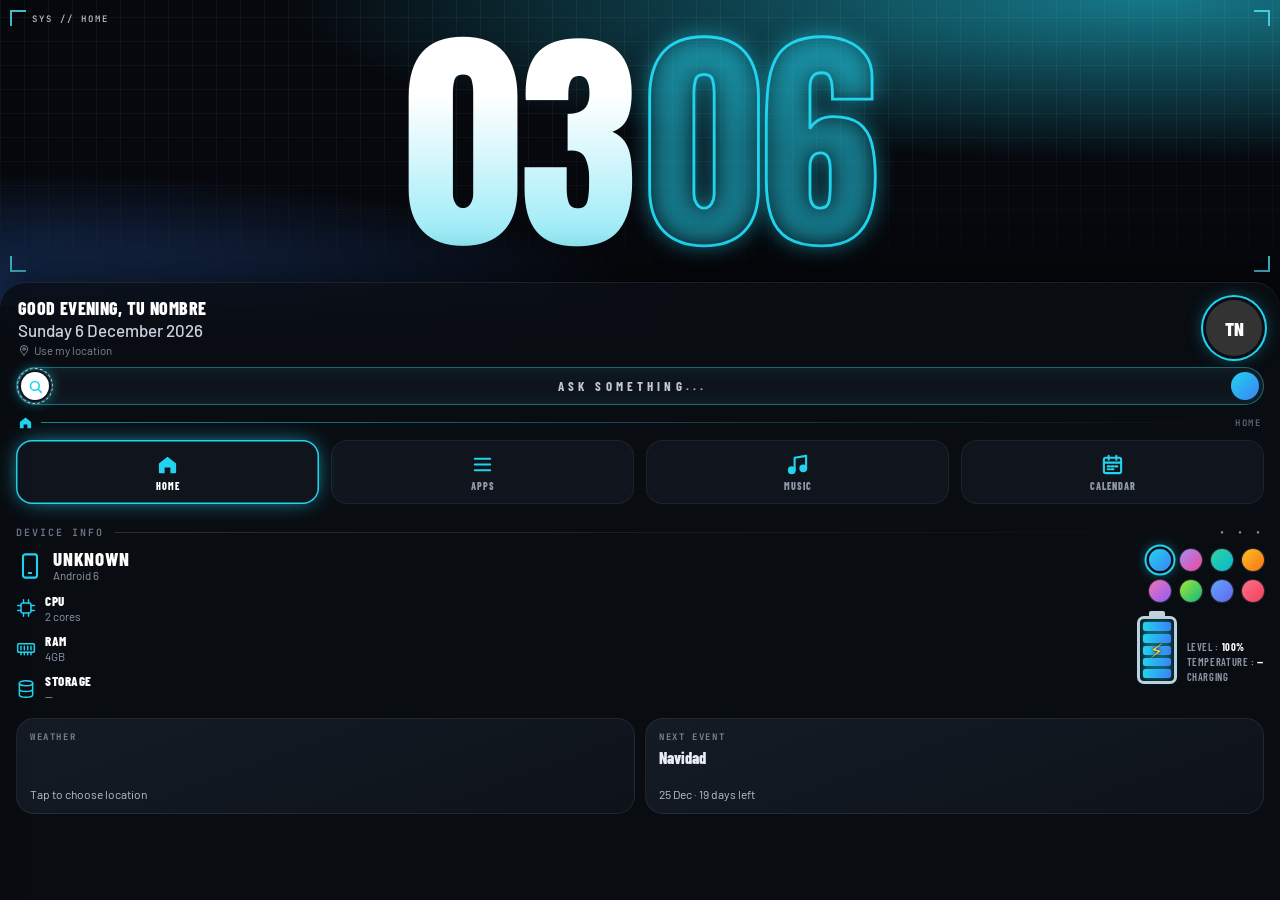
==== commit d09c8e26: "Launcher 27 v1.6: estilo Neo futurista, detalles del video y J.A.R.V.I.S. Estilo Neo (por defecto, C" ====
--- a/web27/index.html
+++ b/web27/index.html
@@ -18,7 +18,9 @@
 @font-face{font-family:'Barlow';font-weight:500;font-display:swap;src:url(fonts/barlow-latin-500-normal.woff2) format('woff2')}
 @font-face{font-family:'Barlow';font-weight:600;font-display:swap;src:url(fonts/barlow-latin-600-normal.woff2) format('woff2')}
 @font-face{font-family:'Barlow';font-weight:700;font-display:swap;src:url(fonts/barlow-latin-700-normal.woff2) format('woff2')}
-:root{--acc:#1E2421;--on:#fff;--bg:#ebe8ed;--tile:#f3f1f5;--ink:#141414;--mut:#6d6a72;--topH:max(34dvh,270px)}
+@font-face{font-family:'JB';font-weight:400;font-display:swap;src:url(fonts/jetbrains-mono-latin-400-normal.woff2) format('woff2')}
+@font-face{font-family:'JB';font-weight:600;font-display:swap;src:url(fonts/jetbrains-mono-latin-600-normal.woff2) format('woff2')}
+:root{--acc2:var(--acc);--mono:JB,ui-monospace,monospace;--acc:#1E2421;--on:#fff;--bg:#ebe8ed;--tile:#f3f1f5;--ink:#141414;--mut:#6d6a72;--topH:max(34dvh,270px)}
 *{box-sizing:border-box;margin:0;padding:0;-webkit-tap-highlight-color:transparent}
 html,body{height:100%;overflow:hidden;background:var(--acc);font-family:Barlow,Roboto,system-ui,sans-serif;color:var(--ink);-webkit-user-select:none;user-select:none;touch-action:manipulation}
 button{font:inherit;color:inherit;background:none;border:0;cursor:pointer}
@@ -346,6 +348,157 @@
 .nitem:active,.nhero:active{opacity:.7}
 .nmsg{text-align:center;color:var(--mut);font-size:13.5px;padding:40px 16px;line-height:1.5}
 #feed.in .nhero,#feed.in .nitem{animation:aUp .45s var(--eo) both;animation-delay:calc(var(--d,0) * 40ms)}
+/* ===== detalles del video ===== */
+.ask input{padding-left:44px}
+.jvb{position:absolute;left:5px;top:5px;width:28px;height:28px;border-radius:50%;background:radial-gradient(circle at 35% 30%,#fff 0 12%,color-mix(in srgb,var(--acc2) 70%,#fff) 30%,var(--acc) 75%);box-shadow:0 0 0 2px var(--on),0 0 12px color-mix(in srgb,var(--acc) 60%,transparent);z-index:2}
+.jvb::after{content:"";position:absolute;inset:-4px;border-radius:50%;border:1.5px dashed color-mix(in srgb,var(--on) 70%,transparent);animation:spin 8s linear infinite}
+.crumb{display:flex;align-items:center;gap:8px;margin:10px 18px 0;color:var(--hi);transition:color .55s}
+.crumb .ic{width:15px;height:15px}
+.crumb i{flex:1;height:1px;background:linear-gradient(90deg,var(--hi),transparent);opacity:.6}
+.crumb b{font:600 9px var(--mono);letter-spacing:.2em;color:var(--mut);text-transform:uppercase}
+.tabs{padding-top:10px}.tind{top:10px}
+.sec .more{order:4;font-style:normal;letter-spacing:3px;font-size:10px;color:var(--mut)}
+.lyr .pv{display:block;font:600 11.5px Barlow;color:#fff;opacity:.55;margin-bottom:6px;text-shadow:0 1px 6px #000;transform:rotate(-6deg)}
+.vlab{position:absolute;right:calc(50% - min(29vw,calc(var(--topH) * .37)) - 26px);top:calc(env(safe-area-inset-top) + 34%);writing-mode:vertical-rl;font:800 12px "Barlow Condensed",sans-serif;letter-spacing:.3em;color:#fff;opacity:.85;background:rgba(0,0,0,.55);padding:8px 3px;z-index:3}
+.trk{position:absolute;left:16px;top:calc(env(safe-area-inset-top) + 10px);width:26px;height:26px;border-radius:50%;background:rgba(255,255,255,.18);display:grid;place-items:center;font:700 11px var(--mono);color:#fff}
+.tl.play .vlab,.tl.play .trk{animation:fadeIn .5s .4s both}
+.hud{position:absolute;inset:0;pointer-events:none;display:none}
+/* ===== JARVIS ===== */
+#jv{position:fixed;inset:0;z-index:60;display:flex;flex-direction:column;color:#e8f6ff;opacity:0;pointer-events:none;transition:opacity .35s;--lv:0}
+#jv.on{opacity:1;pointer-events:auto}
+.jvbg{position:absolute;inset:0;background:radial-gradient(120% 70% at 50% 18%,color-mix(in srgb,var(--acc) 38%,transparent),transparent 60%),radial-gradient(90% 60% at 50% 110%,color-mix(in srgb,var(--acc2) 30%,transparent),transparent 60%),rgba(4,7,12,.94);-webkit-backdrop-filter:blur(16px);backdrop-filter:blur(16px)}
+.jvbg::after{content:"";position:absolute;inset:0;background:repeating-linear-gradient(0deg,rgba(255,255,255,.035) 0 1px,transparent 1px 22px),repeating-linear-gradient(90deg,rgba(255,255,255,.035) 0 1px,transparent 1px 22px);-webkit-mask:radial-gradient(circle at 50% 30%,#000 30%,transparent 75%);mask:radial-gradient(circle at 50% 30%,#000 30%,transparent 75%)}
+.jvhud{position:relative;display:flex;align-items:center;gap:10px;padding:calc(env(safe-area-inset-top) + 14px) 18px 0;font:600 11px var(--mono);letter-spacing:.24em}
+.jvhud span:first-child{color:#fff}
+.jvhud #jvSt{color:var(--acc);flex:1}
+.jvhud #jvSt::before{content:"";display:inline-block;width:7px;height:7px;border-radius:50%;background:currentColor;margin-right:8px;box-shadow:0 0 10px currentColor;vertical-align:1px}
+.jvhud button{width:36px;height:36px;border-radius:50%;border:1px solid rgba(255,255,255,.2);color:#fff;display:grid;place-items:center}
+.jvhud button .ic,.jvhud button svg{width:18px;height:18px}
+.jvorb{position:relative;width:min(56vw,230px);aspect-ratio:1;margin:22px auto 6px;flex:none}
+.jvorb i{position:absolute;border-radius:50%;inset:0;border:1.5px solid color-mix(in srgb,var(--acc) 75%,transparent);animation:spin 14s linear infinite;animation-play-state:paused}
+#jv.on .jvorb i{animation-play-state:running}
+.jvorb .r1{border-style:dashed;border-width:2px;opacity:.7}
+.jvorb .r2{inset:9%;border-color:color-mix(in srgb,var(--acc2) 80%,transparent);border-left-color:transparent;border-right-color:transparent;animation-duration:6s;animation-direction:reverse;border-width:3px}
+.jvorb .r3{inset:20%;border:1px solid rgba(255,255,255,.25);border-top-color:var(--acc);animation-duration:3.2s}
+.jvorb .r4{inset:-6%;border:1px dotted rgba(255,255,255,.18);animation-duration:30s}
+.jvorb .core{position:absolute;inset:31%;border-radius:50%;background:radial-gradient(circle at 40% 35%,#fff 0 8%,color-mix(in srgb,var(--acc) 60%,#fff) 25%,var(--acc) 55%,color-mix(in srgb,var(--acc2) 80%,#000) 100%);box-shadow:0 0 30px var(--acc),0 0 70px color-mix(in srgb,var(--acc2) 70%,transparent),inset 0 0 18px rgba(255,255,255,.6);transform:scale(calc(1 + var(--lv) * .45));transition:transform .08s linear}
+#jv.listen .jvorb .r1{animation-duration:4s}#jv.listen .jvorb .r3{animation-duration:1.4s}
+#jv.think .jvorb .r2{animation-duration:1.2s}#jv.think .jvorb .core{animation:breath 1s ease-in-out infinite}
+#jv.speak .jvorb .core{animation:breath .55s ease-in-out infinite}
+@keyframes breath{50%{transform:scale(1.18);filter:brightness(1.3)}}
+.jvint,.jvchips,.jvin,.jvorb,.jvhud{position:relative;z-index:1}
+.jvlog{min-height:0;z-index:1}
+body.jvOpen #sheet{z-index:72}body.jvOpen #scrim{z-index:71}
+.neo .tl[data-p=cal] .mc{top:calc(env(safe-area-inset-top) + 30px)}
+.jvint{min-height:22px;text-align:center;font:500 15px Barlow;color:#cfe8ff;opacity:.8;padding:0 24px}
+.jvlog{flex:1;overflow-y:auto;padding:10px 16px;display:flex;flex-direction:column;gap:10px;scrollbar-width:none;position:relative;-webkit-mask:linear-gradient(180deg,transparent,#000 22px);mask:linear-gradient(180deg,transparent,#000 22px)}
+.jvlog::-webkit-scrollbar{display:none}
+.jb{max-width:86%;padding:10px 13px;border-radius:16px;font:500 15px/1.42 Barlow;animation:aUp .35s var(--eo) both}
+.jb.u{align-self:flex-end;background:rgba(255,255,255,.1);border:1px solid rgba(255,255,255,.12);border-bottom-right-radius:5px}
+.jb.j{align-self:flex-start;background:linear-gradient(135deg,color-mix(in srgb,var(--acc) 22%,transparent),color-mix(in srgb,var(--acc2) 14%,transparent));border:1px solid color-mix(in srgb,var(--acc) 40%,transparent);border-bottom-left-radius:5px}
+.jb.j::before{content:"JARVIS";display:block;font:600 9px var(--mono);letter-spacing:.22em;color:var(--acc);margin-bottom:3px}
+.jb.dim{opacity:.6;font-size:13px}
+.jopts{display:flex;flex-direction:column;gap:6px;margin-top:8px}
+.jopts button{text-align:left;padding:9px 11px;border-radius:12px;background:rgba(0,0,0,.35);border:1px solid rgba(255,255,255,.12);color:#fff;font:600 13.5px/1.3 Barlow}
+.jopts small{display:block;font:400 11px var(--mono);opacity:.6;margin-top:2px}
+.jvchips{display:flex;gap:8px;overflow-x:auto;padding:4px 16px 8px;scrollbar-width:none;flex:none}
+.jvchips::-webkit-scrollbar{display:none}
+.jvchips button{flex:none;padding:8px 12px;border-radius:14px;border:1px solid color-mix(in srgb,var(--acc) 45%,transparent);color:#dff4ff;font:600 12.5px Barlow;background:rgba(255,255,255,.04)}
+.jvin{display:flex;gap:8px;padding:6px 14px calc(14px + env(safe-area-inset-bottom));flex:none}
+.jvin input{flex:1;height:46px;border-radius:23px;border:1px solid rgba(255,255,255,.14);background:rgba(255,255,255,.06);color:#fff;padding:0 16px;font:500 15px Barlow;outline:none}
+.jvin input::placeholder{color:rgba(255,255,255,.45)}
+.jvin button{width:46px;height:46px;border-radius:50%;display:grid;place-items:center;color:#fff;background:rgba(255,255,255,.08);border:1px solid rgba(255,255,255,.14)}
+.jvin #jvMic{background:linear-gradient(135deg,var(--acc),var(--acc2));border:0;box-shadow:0 0 18px color-mix(in srgb,var(--acc) 60%,transparent)}
+#jv.listen #jvMic{animation:breath 1s ease-in-out infinite}
+.jvin .ic{width:20px;height:20px}
+body.jvOpen #feed,body.jvOpen #ctx{pointer-events:none}
+/* ===================== ESTILO NEO (futurista) ===================== */
+body.neo{--bg:#090C12;--tile:#121821;--ink:#E8EDF5;--mut:#7E8899;--on:#fff;background:#05070B}
+.neo #top{background:radial-gradient(110% 85% at 90% 0%,color-mix(in srgb,var(--acc) 55%,transparent),transparent 62%),radial-gradient(90% 90% at 0% 110%,color-mix(in srgb,var(--acc2) 45%,transparent),transparent 60%),#06080D}
+.neo #top::before{content:"";position:absolute;inset:0;background:repeating-linear-gradient(0deg,rgba(255,255,255,.045) 0 1px,transparent 1px 24px),repeating-linear-gradient(90deg,rgba(255,255,255,.045) 0 1px,transparent 1px 24px);-webkit-mask:linear-gradient(180deg,#000 40%,transparent);mask:linear-gradient(180deg,#000 40%,transparent);pointer-events:none}
+.neo .hud{display:block;z-index:4}
+.neo .hud i{position:absolute;width:16px;height:16px;border:2px solid color-mix(in srgb,var(--acc) 80%,#fff);opacity:.85}
+.neo .hud .c1{left:10px;top:calc(env(safe-area-inset-top) + 10px);border-right:0;border-bottom:0}
+.neo .hud .c2{right:10px;top:calc(env(safe-area-inset-top) + 10px);border-left:0;border-bottom:0}
+.neo .hud .c3{left:10px;bottom:34px;border-right:0;border-top:0}
+.neo .hud .c4{right:10px;bottom:34px;border-left:0;border-top:0}
+.neo .hud span{position:absolute;font:600 9px var(--mono);letter-spacing:.22em;color:rgba(255,255,255,.7);text-transform:uppercase}
+.neo .hud .hl{left:32px;top:calc(env(safe-area-inset-top) + 13px)}
+.neo .hud .hr{right:32px;top:calc(env(safe-area-inset-top) + 13px);color:var(--acc)}
+.neo .tl[data-p=apps] .mapLbl,.neo .tl[data-p=music] .trk{top:calc(env(safe-area-inset-top) + 30px)}
+.neo #hh{background:linear-gradient(180deg,#fff 30%,color-mix(in srgb,var(--acc) 55%,#fff));-webkit-background-clip:text;background-clip:text;color:transparent}
+.neo #mm{-webkit-text-stroke-color:var(--acc);text-shadow:0 0 22px color-mix(in srgb,var(--acc) 55%,transparent)}
+.neo #ampm{color:var(--acc)}
+.neo #card{background:rgba(11,14,20,.86);-webkit-backdrop-filter:blur(22px) saturate(1.4);backdrop-filter:blur(22px) saturate(1.4);border-top:1px solid rgba(255,255,255,.08);box-shadow:0 -10px 40px rgba(0,0,0,.6)}
+.neo .hello h1{color:#fff}.neo .hello p{color:#C9D2DE}
+.neo .ava{box-shadow:0 0 0 3px #0B0E14,0 0 0 5px var(--acc),0 0 18px color-mix(in srgb,var(--acc) 60%,transparent)}
+.neo .ask input{background:#0F141C;border:1px solid color-mix(in srgb,var(--acc) 45%,transparent);color:#E6ECF5;box-shadow:inset 0 0 18px color-mix(in srgb,var(--acc) 10%,transparent)}
+.neo .ask input::placeholder{color:#C9D2DE}
+.neo .ask>button[type=submit]{background:linear-gradient(135deg,var(--acc),var(--acc2));color:#fff}
+.neo .jvb{box-shadow:0 0 0 2px #0F141C,0 0 14px var(--acc)}
+.neo .tab{background:#10151D;box-shadow:none;border:1px solid rgba(255,255,255,.06);color:#8F99A9}
+.neo .tab.on{color:#fff}
+.neo .tind{box-shadow:inset 0 0 0 1.5px var(--acc),0 0 22px -6px var(--acc)}
+.neo .sec{color:#6E7889;font:600 10px var(--mono);letter-spacing:.2em}
+.neo .sec::after{background:linear-gradient(90deg,rgba(255,255,255,.14),transparent)}
+.neo .sec .sb,.neo .rbtn{background:#151B25;color:#E8EDF5;box-shadow:none;border:1px solid rgba(255,255,255,.08)}
+.neo .di b{color:#fff}.neo .di small{color:#8F99A9}
+.neo .dot{box-shadow:0 0 0 1px rgba(255,255,255,.12)}
+.neo .dot.on{box-shadow:0 0 0 2.5px var(--bg),0 0 0 4.5px var(--cr,var(--acc)),0 0 14px var(--cr,var(--acc))}
+.neo .bico{border-color:#C9D2DE}.neo .bico::before{background:#C9D2DE}
+.neo .bico i{background:#fff}
+.neo .bico i.f{background:linear-gradient(90deg,var(--acc),var(--acc2));box-shadow:0 0 8px color-mix(in srgb,var(--acc) 70%,transparent)}
+.neo .btx{color:#8F99A9}.neo .btx b{color:#fff}
+.neo .qa{color:#8F99A9}
+.neo .qa .t{background:#121821;box-shadow:none;border:1px solid rgba(255,255,255,.07);color:#E8EDF5}
+.neo .qa.on .t{background:linear-gradient(135deg,var(--acc),var(--acc2));box-shadow:0 0 18px color-mix(in srgb,var(--acc) 55%,transparent);border-color:transparent}
+.neo .wg{background:linear-gradient(160deg,#141B25,#0E131A);box-shadow:none;border:1px solid rgba(255,255,255,.07);color:#E8EDF5}
+.neo .wg small{color:#7E8899;font-family:var(--mono);font-size:9px;letter-spacing:.18em}
+.neo .wg span{color:#B7C1CF}
+.neo .wg.np button{background:linear-gradient(135deg,var(--acc),var(--acc2))}
+.neo .wg.np .art{background-color:#1A212C}
+.neo .ap small{color:#8F99A9}
+.neo .ap .t{background:#121821;box-shadow:none;border:1px solid rgba(255,255,255,.07);color:#E8EDF5}
+.neo #dlist .ap .t{box-shadow:none}
+.neo .ap .t .ic{color:#E8EDF5}
+.neo .hazard{background:repeating-linear-gradient(-45deg,var(--acc) 0 10px,transparent 10px 24px);opacity:.55}
+.neo .lt{color:var(--acc)}
+.neo .dsr input{background:#10151D;color:#E8EDF5;box-shadow:none;border:1px solid rgba(255,255,255,.07)}
+.neo .az{color:#6E7889}.neo .azb{background:linear-gradient(135deg,var(--acc),var(--acc2))}
+.neo .map path{fill:rgba(255,255,255,.16);stroke:color-mix(in srgb,var(--acc) 60%,transparent);stroke-width:.25}
+.neo .map .pt{fill:var(--acc)}.neo .map .pulse{stroke:var(--acc)}
+.neo .coord{background:rgba(6,8,13,.7);color:#E8EDF5;border:1px solid color-mix(in srgb,var(--acc) 50%,transparent);font-family:var(--mono);font-size:10.5px;letter-spacing:.14em}
+.neo .mt{color:#fff}.neo .ma{color:var(--acc)}
+.neo .mctl button{color:#E8EDF5}
+.neo .mctl .pp{background:linear-gradient(135deg,var(--acc),var(--acc2));color:#fff;box-shadow:0 0 22px color-mix(in srgb,var(--acc) 55%,transparent)}
+.neo .pbar div{background:#1D2430}.neo .pbar i{background:linear-gradient(90deg,var(--acc),var(--acc2))}
+.neo .cardx{background:#121821;box-shadow:none;border:1px solid rgba(255,255,255,.07)}
+.neo .song.cur{background:#151B25}
+.neo .vinyl{box-shadow:0 0 0 2px color-mix(in srgb,var(--acc) 60%,transparent),0 0 40px color-mix(in srgb,var(--acc) 45%,transparent),0 14px 40px rgba(0,0,0,.6)}
+.neo .ev .bar{background:linear-gradient(90deg,color-mix(in srgb,var(--acc) 85%,#000),color-mix(in srgb,var(--acc2) 70%,#000));box-shadow:0 0 18px -6px var(--acc)}
+.neo .ev .meta{color:#8F99A9;font-family:var(--mono);font-size:10.5px}
+.neo .ev .meta .left{color:var(--acc)}
+.neo .mgrid .t span{background:linear-gradient(135deg,var(--acc),var(--acc2));color:#fff}
+.neo .mch b{-webkit-text-stroke-color:var(--acc)}
+.neo #res{background:#0F141C;color:#E8EDF5;border:1px solid rgba(255,255,255,.08)}
+.neo #res button{border-bottom-color:rgba(255,255,255,.06)}
+.neo #res img,.neo #res .ri{background:#1A212C}
+.neo #sheet{background:#0D1118;color:#E8EDF5;border-top:1px solid rgba(255,255,255,.08)}
+.neo .grab{background:#2A3240}
+.neo .fld input,.neo .seg{background:#151B25;color:#E8EDF5}
+.neo .btn{background:linear-gradient(135deg,var(--acc),var(--acc2));color:#fff}
+.neo .btn.alt{background:transparent;color:#E8EDF5;box-shadow:inset 0 0 0 1.5px rgba(255,255,255,.25)}
+.neo .seg button.on{background:linear-gradient(135deg,var(--acc),var(--acc2));color:#fff}
+.neo .sw{background:#262E3B}.neo .sw.on{background:var(--acc)}
+.neo .cm{background:rgba(14,18,25,.96);color:#E8EDF5;border:1px solid rgba(255,255,255,.08)}
+.neo .cmh,.neo .cms{border-color:rgba(255,255,255,.08)}.neo .cms{background:rgba(255,255,255,.08)}
+.neo .cmr:active{background:#1A212C}.neo .cmh img,.neo .cmh .ii{background:#1A212C}
+.neo #feed{background:#080B10}
+.neo .fh{background:linear-gradient(135deg,color-mix(in srgb,var(--acc) 70%,#000),color-mix(in srgb,var(--acc2) 60%,#000))}
+.neo .nhero{background:#121821;box-shadow:none;border:1px solid rgba(255,255,255,.07)}
+.neo .nitem{border-bottom-color:rgba(255,255,255,.07)}
+.neo .nhero b,.neo .nitem b{color:#E8EDF5}
+.neo .crumb b{color:#5E6878}
 #toast{position:fixed;left:50%;bottom:calc(30px + env(safe-area-inset-bottom));transform:translate(-50%,20px);background:#111;color:#fff;padding:10px 16px;border-radius:12px;font-size:13px;opacity:0;pointer-events:none;transition:.3s;z-index:60;max-width:86vw;text-align:center}
 #toast.on{opacity:1;transform:translate(-50%,0)}
 .spin{animation:spin 1s linear infinite}
@@ -360,20 +513,22 @@
     <div class="coord" id="coord">— | —</div>
   </div>
   <div class="tl" data-p="music" id="mtop">
-    <div class="blur" id="mblur"></div><span class="lp">LP</span>
+    <div class="blur" id="mblur"></div><span class="lp">LP</span><span class="trk" id="trk">1</span><span class="vlab">STEREO</span>
     <div class="vinylWrap"><div class="vinyl"><div class="vlabel" id="vlabel"></div><div class="vhole"></div></div></div>
     <div class="lyr" id="lyr"></div><div class="alb" id="alb"></div>
   </div>
+  <div class="hud"><i class="c1"></i><i class="c2"></i><i class="c3"></i><i class="c4"></i><span class="hl" id="hudL"></span><span class="hr" id="hudR"></span></div>
   <div class="tl" data-p="cal"><div class="mc"><div class="mch"><div><b id="mName"></b></div><div style="text-align:right"><span id="mYear"></span><div class="nav"><button id="mPrev"></button><button id="mNext"></button></div></div></div><div class="mgrid" id="mgrid"></div></div></div>
 </section>
 
 <section id="card">
   <div class="hello"><div><h1 id="greet"></h1><p id="dateL"></p><small id="wline"></small></div><button class="ava" id="ava"></button></div>
-  <form class="ask" id="ask" autocomplete="off"><input id="q" type="search" enterkeyhint="search"><button type="submit" aria-label="search"></button><div id="res"></div></form>
+  <form class="ask" id="ask" autocomplete="off"><button type="button" class="jvb" id="jvb" aria-label="JARVIS"></button><input id="q" type="search" enterkeyhint="search"><button type="submit" aria-label="search"></button><div id="res"></div></form>
+  <div class="crumb" id="crumb"></div>
   <nav class="tabs" id="tabs"></nav>
   <div class="body" id="body">
     <div class="pg on" data-p="home">
-      <div class="sec" data-t="devInfo"></div>
+      <div class="sec"><span data-t="devInfo"></span><i class="more">• • •</i></div>
       <div class="dev">
         <div class="dl" id="dl"></div>
         <div class="dr"><div class="dots" id="dots"></div><div class="batt" data-a="up" style="--b:120ms"><div class="bico" id="bico"><i></i><i></i><i></i><i></i><i></i></div><div class="btx" id="btx"></div></div></div>
@@ -409,6 +564,13 @@
 <div id="sheet"><div class="grab"></div><div id="sheetIn"></div></div>
 <input type="file" id="camIn" accept="image/*" capture="environment" hidden>
 <input type="file" id="photoIn" accept="image/*" hidden>
+<section id="jv" aria-label="JARVIS"><div class="jvbg"></div>
+<div class="jvhud"><span>J.A.R.V.I.S.</span><span id="jvSt">EN LÍNEA</span><button id="jvCfg" aria-label="ajustes"></button><button id="jvX" aria-label="cerrar"></button></div>
+<div class="jvorb" id="jvOrb"><i class="r4"></i><i class="r1"></i><i class="r2"></i><i class="r3"></i><b class="core"></b></div>
+<div class="jvint" id="jvInt"></div>
+<div class="jvlog" id="jvLog"></div>
+<div class="jvchips" id="jvChips"></div>
+<form class="jvin" id="jvForm" autocomplete="off"><input id="jvQ" enterkeyhint="send"><button type="button" id="jvMic" aria-label="mic"></button><button type="submit" id="jvSend" aria-label="send"></button></form></section>
 <div id="fshade"></div>
 <section id="feed"><div class="fh"><div class="row1"><div><b id="fT">NEWS</b><small id="fD"></small></div><div class="fb"><button id="fR" aria-label="refresh"></button><button id="fX" aria-label="close"></button></div></div><div class="chips" id="chips"></div></div>
 <div class="fl" id="fl"><div class="ptr" id="ptr"></div><div id="fitems"></div></div></section>
@@ -486,6 +648,9 @@
 eyeoff:'<path d="M17.9 17.9A10.1 10.1 0 0 1 12 20c-7 0-11-8-11-8a18.5 18.5 0 0 1 5.1-5.9M9.9 4.2A9.1 9.1 0 0 1 12 4c7 0 11 8 11 8a18.5 18.5 0 0 1-2.2 3.2M1 1l22 22"/><path d="M14.1 14.1a3 3 0 1 1-4.2-4.2"/>',
 swap:'<path d="M17 1l4 4-4 4"/><path d="M3 11V9a4 4 0 0 1 4-4h14M7 23l-4-4 4-4"/><path d="M21 13v2a4 4 0 0 1-4 4H3"/>',
 bolt:'<path d="M13 2L3 14h9l-1 8 10-12h-9z"/>',
+mic:'<rect x="9" y="2" width="6" height="12" rx="3"/><path d="M5 10a7 7 0 0 0 14 0M12 17v5M8 22h8"/>',
+send:'<path d="M22 2L11 13M22 2l-7 20-4-9-9-4z"/>',
+sliders:'<path d="M4 21v-7M4 10V3M12 21v-9M12 8V3M20 21v-5M20 12V3M1 14h6M9 8h6M17 16h6"/>',
 appdef:'<rect x="4" y="4" width="16" height="16" rx="4"/><path d="M9 12h6M12 9v6"/>'
 };
 const ic=(n,c='')=>`<svg class="ic ${c}" viewBox="0 0 24 24" fill="none" stroke="currentColor" stroke-width="2" stroke-linecap="round" stroke-linejoin="round">${I[n]||I.appdef}</svg>`;
@@ -511,10 +676,11 @@
 for(const k in NX)Object.assign(L[k],NX[k]);
 const KEY='launcher27.v1';
 const COLORS=['#1E2421','#E2323B','#C2186B','#14907F','#2F5BD8','#E8731A','#6D3FD1','#3B7D2C'];
-const DEF={acc:'#1E2421',lang:null,name:'Tu nombre',photo:'',h24:true,unit:'C',tab:'home',apps:['whatsapp','tiktok','instagram','facebook','telegram','youtube','store','camera','photos','gemini'],custom:{},events:null,calSync:false,hidden:[],labels:{},feedOn:true,feedTopic:0,gAsked:false,wx:null,wxLoc:null,lastSong:0,bs:[],homeAsked:false};
+const DEF={acc:'#1E2421',lang:null,name:'Tu nombre',photo:'',h24:true,unit:'C',tab:'home',apps:['whatsapp','tiktok','instagram','facebook','telegram','youtube','store','camera','photos','gemini'],custom:{},events:null,calSync:false,hidden:[],labels:{},style:'neo',neo:0,jvTalk:true,jvProv:'',jvKey:'',jvModel:'',jvVoice:'',feedOn:true,feedTopic:0,gAsked:false,wx:null,wxLoc:null,lastSong:0,bs:[],homeAsked:false};
 let S;try{S=Object.assign({},DEF,JSON.parse(localStorage.getItem(KEY)||'{}'))}catch(e){S=Object.assign({},DEF)}
 if(!S.lang){const n=(navigator.language||'es').slice(0,2);S.lang=L[n]?n:'es'}
 if(!Array.isArray(S.events)){const y=new Date().getFullYear();S.events=[{id:'e1',title:'Navidad',date:y+'-12-25',start:'',end:'',yearly:true},{id:'e2',title:'Año Nuevo',date:(y+1)+'-01-01',start:'',end:'',yearly:true}]}
+const NEO=[['#22D3EE','#3B82F6'],['#A78BFA','#EC4899'],['#34D399','#06B6D4'],['#FBBF24','#F97316'],['#F472B6','#8B5CF6'],['#A3E635','#10B981'],['#60A5FA','#6366F1'],['#FB7185','#F43F5E']];
 const save=()=>{try{localStorage.setItem(KEY,JSON.stringify(S))}catch(e){}};
 const T=()=>L[S.lang]||L.es;
 const hap=t=>{try{if(has('haptic'))Android.haptic(t||'tap');else if(navigator.vibrate)navigator.vibrate(t==='long'?18:6)}catch(e){}};
@@ -526,19 +692,28 @@
 function arm(el,fn){if(el._armed){fn();return}el._armed=true;el.style.color='#e2323b';el.style.opacity=1;toast(T().sure);setTimeout(()=>{el._armed=false;el.style.color='';el.style.opacity=''},2500)}
 
 /* ---------- THEME ---------- */
+function palHTML(size){const neo=S.style==='neo',sz=size?`width:${size}px;height:${size}px;`:'';
+  return neo?NEO.map((c,i)=>`<button class="dot ${i===(S.neo|0)?'on':''}" data-a="dot" data-n="${i}" style="${sz}--c:linear-gradient(135deg,${c[0]},${c[1]});--cr:${c[0]};--d:${i}" aria-label="${c[0]}"></button>`).join('')
+  :COLORS.map((c,i)=>`<button class="dot ${c===S.acc?'on':''}" data-a="dot" data-c="${c}" style="${sz}--c:${c};--d:${i}" aria-label="${c}"></button>`).join('')}
 function applyTheme(){
-  document.documentElement.style.setProperty('--acc',S.acc);
-  {const c=S.acc,r=parseInt(c.slice(1,3),16),g=parseInt(c.slice(3,5),16),b=parseInt(c.slice(5,7),16);document.documentElement.style.setProperty('--hi',(r+g+b)<160?'var(--ink)':c)}
-  $('meta[name=theme-color]').content=S.acc;
-  if(has('setBars'))try{Android.setBars(S.acc,'#ebe8ed')}catch(e){}
-  if(!$('#dots').children.length)$('#dots').innerHTML=COLORS.map((c,i)=>`<button class="dot" data-a="dot" style="--c:${c};--d:${i}" data-c="${c}" aria-label="${c}"></button>`).join('');$$('#dots .dot').forEach(d=>d.classList.toggle('on',d.dataset.c===S.acc));
-  renderMarker();
-}
-$('#dots').onclick=e=>{const b=e.target.closest('[data-c]');if(!b)return;hap('tick');S.acc=b.dataset.c;save();applyTheme()};
+  const neo=S.style==='neo';document.body.classList.toggle('neo',neo);
+  const a=neo?NEO[S.neo|0][0]:S.acc,a2=neo?NEO[S.neo|0][1]:S.acc,R=document.documentElement.style;
+  R.setProperty('--acc',a);R.setProperty('--acc2',a2);
+  {const r=parseInt(a.slice(1,3),16),g=parseInt(a.slice(3,5),16),b=parseInt(a.slice(5,7),16);R.setProperty('--hi',!neo&&(r+g+b)<160?'var(--ink)':a)}
+  $('meta[name=theme-color]').content=neo?'#06080D':a;
+  if(has('setBars'))try{Android.setBars(neo?'#06080D':a,neo?'#090C12':'#ebe8ed')}catch(e){}
+  const k=(neo?'n':'c')+(neo?S.neo:S.acc);if($('#dots')._k!==k){$('#dots').innerHTML=palHTML();$('#dots')._k=k}
+  renderMarker();renderCrumb&&renderCrumb();
+}
+function pickDot(b){if(!b)return false;hap('tick');if(b.dataset.n!=null)S.neo=+b.dataset.n;else if(b.dataset.c)S.acc=b.dataset.c;else return false;save();applyTheme();return true}
+$('#dots').onclick=e=>{pickDot(e.target.closest('.dot'))};
 
 /* ---------- TABS (coreografía del video) ---------- */
 const TABS=['home','apps','music','cal'],TIC=['home','apps','music','cal'];
 function renderTabs(){$('#tabs').innerHTML='<span class="tind"></span>'+TABS.map((p,i)=>`<button class="tab ${S.tab===p?'on':''}" data-go="${p}">${ic(TIC[i])}<span>${esc(T().tabs[i])}</span></button>`).join('');$('#tabs').style.setProperty('--i',TABS.indexOf(S.tab))}
+const TABN={home:'home',apps:'apps',music:'music',cal:'cal'};
+function renderCrumb(){const t=T(),i=TABS.indexOf(S.tab);if(!$('#crumb'))return;$('#crumb').innerHTML=ic(TIC[i])+'<i></i><b>'+esc(t.tabs[i])+'</b>';
+  const hl=$('#hudL');if(hl)hl.textContent='SYS // '+t.tabs[i];const hr=$('#hudR');if(hr)hr.textContent=(DI.bat!=null?'PWR '+DI.bat+'%':'')+(S.wx?'  ·  '+S.wx.temp+'°':'')}
 function play(p){const pg=$(`.pg[data-p="${p}"]`),tl=$(`.tl[data-p="${p}"]`);
   let i=0;pg.querySelectorAll('[data-a]').forEach(el=>{if(el.dataset.a!=='dot'&&!el.style.getPropertyValue('--d'))el.style.setProperty('--d',Math.min(i++,16))});
   [pg,tl].forEach(el=>{el.classList.remove('play');void el.offsetWidth;el.classList.add('play')});
@@ -548,7 +723,7 @@
   if(!TABS.includes(p))p='home';const prev=S.tab;
   if(prev===p&&!quiet){play(p);return}
   S.tab=p;save();const i=TABS.indexOf(p);
-  $$('.tab').forEach(b=>b.classList.toggle('on',b.dataset.go===p));$('#tabs').style.setProperty('--i',i);
+  $$('.tab').forEach(b=>b.classList.toggle('on',b.dataset.go===p));$('#tabs').style.setProperty('--i',i);renderCrumb();
   const swap=()=>{$$('.tl,.pg').forEach(e=>{e.classList.toggle('on',e.dataset.p===p);e.classList.remove('out')});
     $('#body').classList.toggle('apps',p==='apps');
     if(p==='music')pollMedia(true);if(p==='cal'){refreshNEV();renderCal()}if(p==='apps')renderAll();if(p==='home')renderDev();
@@ -643,7 +818,7 @@
   try{const b=await navigator.getBattery();const up=()=>{DI.bat=Math.round(b.level*100);DI.chg=b.charging;sampleBat();renderDev()};up();b.addEventListener('levelchange',up);b.addEventListener('chargingchange',up)}catch(e){}
   renderDev();
 }
-function nativeDev(){try{DI.n=JSON.parse(Android.deviceInfo());const b=JSON.parse(Android.battery());DI.bat=b.level;DI.chg=b.charging;DI.temp=b.temp;DI.ctr=b.chargeLeft??-1;DI.cur=b.current;DI.cc=b.counter;if(has('cpuFreq'))DI.freq=Android.cpuFreq()}catch(e){}sampleBat();renderDev()}
+function nativeDev(){try{DI.n=JSON.parse(Android.deviceInfo());const b=JSON.parse(Android.battery());DI.bat=b.level;DI.chg=b.charging;DI.temp=b.temp;DI.ctr=b.chargeLeft??-1;DI.cur=b.current;DI.cc=b.counter;if(has('cpuFreq'))DI.freq=Android.cpuFreq();if(has('cpuLoad'))DI.load=Android.cpuLoad()}catch(e){}sampleBat();renderDev();renderCrumb()}
 function sampleBat(){if(DI.bat==null)return;const now=Date.now();const l=S.bs[S.bs.length-1];
   if(DI.chg){S.bs=[];save();return}if(!l||l.l!==DI.bat){S.bs.push({t:now,l:DI.bat});S.bs=S.bs.filter(x=>now-x.t<3*3600e3).slice(-40);save()}}
 function remain(){const t=T();
@@ -654,7 +829,7 @@
 function renderDev(){
   const t=T();let model,ver,cpu,ram,sto;
   if(NATIVE&&DI.n){const n=DI.n;model=MODELS[n.code]||n.model;ver='Android '+n.android+(n.os?' · '+n.os:'');
-    cpu=(SOCS[n.soc]||n.soc)+' · '+n.cores+' cores'+(DI.freq>0?' · '+(DI.freq/1000).toFixed(1)+' GHz':'');ram=gb(n.ramTotal-n.ramAvail)+' / '+gb(n.ramTotal);sto=gb(n.stoTotal-n.stoFree)+' / '+gb(n.stoTotal)}
+    cpu=(DI.load>=0&&DI.load!=null?DI.load+'% · ':'')+(SOCS[n.soc]||n.soc)+' · '+n.cores+' cores'+(DI.freq>0?' · '+(DI.freq/1000).toFixed(1)+' GHz':'');ram=gb(n.ramTotal-n.ramAvail)+' / '+gb(n.ramTotal);sto=gb(n.stoTotal-n.stoFree)+' / '+gb(n.stoTotal)}
   else{const w=DI.w||{};model=w.model||t.unknown;ver=w.ver||'—';cpu=(w.cores||'—')+' cores';ram=w.ram?(w.ram>=8?'8GB+':w.ram+'GB'):'—';sto='—'}
   $('#dl').innerHTML=`<div class="di big" data-a="up" style="--d:0;--b:150ms">${ic('dev')}<div><b>${esc(model)}</b><small>${esc(ver)}</small></div></div>
   <div class="di" data-a="up" style="--d:1;--b:150ms">${ic('cpu')}<div><b>CPU</b><small>${esc(cpu)}</small></div></div>
@@ -823,13 +998,13 @@
 $('#camIn').onchange=e=>{e.target.value=''};
 
 /* ---------- ASK / SEARCH ---------- */
-$('#ask').onsubmit=e=>{e.preventDefault();const q=$('#q').value.trim();if(!q)return;const first=$('#res [data-l]');
+$('#ask').onsubmit=e=>{e.preventDefault();const q=$('#q').value.trim();if(!q)return;if(!e.submitter||!e.submitter.dataset.g){$('#q').value='';$('#q').blur();$('#res').classList.remove('on');jvOpen(false,q);return}const first=$('#res [data-l]');
   const url='https://www.google.com/search?q='+encodeURIComponent(q);$('#q').value='';$('#q').blur();$('#res').classList.remove('on');
   if(NATIVE)Android.openUrl(url);else window.open(url,'_blank')};
 $('#q').oninput=()=>{const q=$('#q').value.trim().toLowerCase(),t=T();if(!q){$('#res').classList.remove('on');return}
   const list=[];installed().forEach(a=>{if(lbl(a).toLowerCase().includes(q))list.push({l:lbl(a),id:'p:'+a.p,img:1,p:a.p})});
   if(!NATIVE)Object.keys(APPS).forEach(id=>{const a=APPS[id];if(!a.nativeOnly&&a.n.toLowerCase().includes(q))list.push({l:a.n,id,i:a.i})});
-  $('#res').innerHTML=list.slice(0,6).map(x=>`<button type="button" data-l="${esc(x.id)}">${x.img?`<img src="${appIconUrl(x.p)}" alt="">`:`<span class="ri">${ic(x.i)}</span>`}${esc(x.l)}</button>`).join('')+`<button type="submit"><span class="ri">${ic('search')}</span>${esc(t.search)}: <b>&nbsp;${esc($('#q').value)}</b></button>`;
+  $('#res').innerHTML=list.slice(0,6).map(x=>`<button type="button" data-l="${esc(x.id)}">${x.img?`<img src="${appIconUrl(x.p)}" alt="">`:`<span class="ri">${ic(x.i)}</span>`}${esc(x.l)}</button>`).join('')+`<button type="submit"><span class="ri" style="background:linear-gradient(135deg,var(--acc),var(--acc2));color:#fff">◉</span>JARVIS: <b>&nbsp;${esc($('#q').value)}</b></button><button type="submit" data-g="1"><span class="ri">${ic('search')}</span>${esc(t.search)}: <b>&nbsp;${esc($('#q').value)}</b></button>`;
   $('#res').classList.add('on')};
 $('#res').addEventListener('click',e=>{const b=e.target.closest('[data-l]');if(!b)return;$('#q').value='';$('#res').classList.remove('on');$('#q').blur();hap();launch(b.dataset.l,b)});
 $('#q').addEventListener('blur',()=>setTimeout(()=>$('#res').classList.remove('on'),200));
@@ -923,7 +1098,7 @@
   if(m==='sys'){title=NP.title;artist=NP.artist||'';art=npArt;playing=NP.playing;const u=appIconUrl(NP.pkg);src=u?`<img src="${u}" alt="">`:ic('spot')}
   else{const s=songs[cur];if(s){title=s.title;artist=s.artist;art=coverUrl(s)}playing=!au.paused;src=ic('music')}
   $('#mt').textContent=title;$('#ma').textContent=artist;$('#msrc').innerHTML=src;
-  {const al=m==='sys'?(NP.album||''):(songs[cur]&&songs[cur].album||'');$('#alb').textContent=al?'“'+al+'”':''}
+  {const al=m==='sys'?(NP.album||''):(songs[cur]&&songs[cur].album||'');$('#alb').textContent=al?'“'+al+'”':'';$('#trk').textContent=m==='sys'?'♪':String(cur>=0?cur+1:1)}
   $('#pp').innerHTML=ic(playing?'pause':'play');$('#mtop').classList.toggle('playing',playing);
   $('#vlabel').style.backgroundImage=art?`url(${art})`:'';$('#vlabel').innerHTML=art?'':ic('music');$('#mblur').style.backgroundImage=art?`url(${art})`:'';
   fetchLyrics(title,artist,m==='sys'?NP.dur:(au.duration||0)*1000);
@@ -961,7 +1136,7 @@
   }catch(e){}}
 function lyricAt(pos){if(!LY.lines.length)return;let i=-1;for(let k=0;k<LY.lines.length;k++){if(LY.lines[k].t<=pos)i=k;else break}
   if(i===lyricAt._i&&LY.key===lyricAt._k)return;lyricAt._i=i;lyricAt._k=LY.key;const c=LY.lines[i],n=LY.lines[i+1];
-  const ly=$('#lyr');ly.innerHTML=c?`<b>${esc(c.x)}</b>${n?`<small>${esc(n.x)}</small>`:''}`:`<b>♪</b>${n?`<small>${esc(n.x)}</small>`:''}`;ly.classList.remove('chg');void ly.offsetWidth;ly.classList.add('chg')}
+  const pv=LY.lines[i-1];const ly=$('#lyr');ly.innerHTML=(pv?`<span class="pv">${esc(pv.x)}</span>`:'')+(c?`<b>${esc(c.x)}</b>`:'<b>♪</b>')+(n?`<small>${esc(n.x)}</small>`:'');ly.classList.remove('chg');void ly.offsetWidth;ly.classList.add('chg')}
 async function loadSongs(){try{await DB.open();songs=(await DB.all()).sort((a,b)=>a.added-b.added)}catch(e){songs=[]}cur=songs.length?Math.min(S.lastSong|0,songs.length-1):-1;if(cur>=0)setSrc(false);else renderMusic()}
 
 /* ---------- SETTINGS ---------- */
@@ -972,16 +1147,20 @@
   sheet(`<h3>${esc(t.settings)}</h3><h4>${esc(t.profile)}</h4>
   <div class="row"><div class="ava" style="${S.photo?`background-image:url(${S.photo})`:''}">${S.photo?'':esc((S.name||'?')[0])}</div><button class="btn alt" id="phB">${esc(t.photo)}</button></div>
   <label class="fld"><span>${esc(t.name)}</span><input id="sN" value="${esc(S.name)}" maxlength="28"></label>
-  <h4>${esc(t.accent)}</h4><div class="dots" style="grid-template-columns:repeat(8,26px)">${COLORS.map(c=>`<button class="dot ${c===S.acc?'on':''}" style="--c:${c};width:26px;height:26px" data-c="${c}"></button>`).join('')}</div>
+  <h4>${S.lang==='en'?'Style':'Estilo'}</h4><div class="seg" style="margin-bottom:10px"><button data-st="neo" class="${S.style==='neo'?'on':''}">Neo · ${S.lang==='en'?'futuristic':'futurista'}</button><button data-st="classic" class="${S.style!=='neo'?'on':''}">${S.lang==='en'?'Classic':'Clásico'}</button></div>
+  <h4>${esc(t.accent)}</h4><div class="dots" style="grid-template-columns:repeat(8,26px)">${palHTML(26)}</div>
+  <button class="btn alt" id="jvSB" style="width:100%;margin-top:14px">◉ J.A.R.V.I.S.</button>
   <h4>${esc(t.lang)}</h4><div class="flags">${Object.keys(L).map(k=>`<button class="flag ${k===S.lang?'on':''}" data-l="${k}"><span>${L[k].flag}</span></button>`).join('')}</div>
   <h4>${esc(t.location)}</h4><button class="btn alt" id="locB" style="width:100%">${ic('pin')} ${esc(S.wxLoc?S.wxLoc.name:t.locate)}</button>
   <div class="row" style="margin-top:8px"><span>${esc(t.clock24)}</span><button class="sw ${S.h24?'on':''}" id="s24"></button></div>
   <div class="row"><span>${esc(t.unit)}</span><div class="seg"><button data-u="C" class="${S.unit==='C'?'on':''}">°C</button><button data-u="F" class="${S.unit==='F'?'on':''}">°F</button></div></div>
   ${NATIVE?`<button class="btn" id="hmB" style="width:100%;margin-top:12px">${ic('home')} ${esc(t.home)}</button><button class="btn alt" id="gsB" style="width:100%;margin-top:10px">👆 ${esc(GX.t)}</button>${has('requestMediaAccess')?`<button class="btn alt" id="maB2" style="width:100%;margin-top:10px">${ic('bell')} ${esc(t.mediaB)}</button>`:''}`:''}
-  <p style="font-size:11px;color:var(--mut);margin-top:18px">Launcher 27 · v1.5 · ${NATIVE?'APK':'Web'} · Open-Meteo · LRCLIB</p>`);
+  <p style="font-size:11px;color:var(--mut);margin-top:18px">Launcher 27 · v1.6 · ${NATIVE?'APK':'Web'} · Open-Meteo · LRCLIB</p>`);
   $('#phB').onclick=()=>$('#photoIn').click();
   $('#sN').oninput=e=>{S.name=e.target.value;save();tick();renderAva()};
-  $('#sheetIn .dots').onclick=e=>{const b=e.target.closest('[data-c]');if(!b)return;S.acc=b.dataset.c;save();applyTheme();$$('#sheetIn .dot').forEach(d=>d.classList.toggle('on',d===b))};
+  $('#sheetIn .dots').onclick=e=>{const b=e.target.closest('.dot');if(pickDot(b))$$('#sheetIn .dot').forEach(d=>d.classList.toggle('on',d===b))};
+  $$('#sheetIn [data-st]').forEach(b=>b.onclick=()=>{S.style=b.dataset.st;save();applyTheme();openSettings()});
+  $('#jvSB').onclick=jarvisSettings;
   $('#sheetIn .flags').onclick=e=>{const b=e.target.closest('[data-l]');if(!b)return;S.lang=b.dataset.l;save();applyLang();openSettings()};
   $('#locB').onclick=citySheet;$('#s24').onclick=()=>{S.h24=!S.h24;save();tick();openSettings()};
   $$('#sheetIn [data-u]').forEach(b=>b.onclick=()=>{S.unit=b.dataset.u;save();loadWx(true);renderDev();openSettings()});
@@ -1006,7 +1185,7 @@
  copy:'Copiar comando',copied:'Copiado',hide:'Ocultar botones',hideS:'Si no desaparecen, reinicia el celular',
  help:'Cómo se usa',helpTxt:'← → desde un borde: Atrás<br>↑ desde abajo: Inicio<br>↑ y mantener: Apps recientes<br>↔ sobre la barra de abajo: App anterior<br>↓ en la parte de arriba del launcher: Notificaciones',
  card:'Activa los gestos de pantalla completa',cardB:'Configurar gestos',fail:'No se pudo cambiar',
- zone:'Zona inferior',zoneS:'<b>Cubrir</b>: la barra de gestos tapa los 3 botones, así puedes deslizar desde el borde. Un toque sigue usando el botón que está debajo.',cover:'Cubrir',transp:'Transparente',above:'Encima',barC:'Color de la barra',black:'Negra',white:'Blanca',order:'Orden de tus botones',arrow:'Flecha al ir atrás',arrowS:'Burbuja que sigue al dedo',stopped:'⚠️ Los gestos están activados pero Xiaomi los detuvo. Desactívalos y vuelve a activarlos, y revisa Inicio automático y Batería.'
+ zone:'Zona inferior',zoneS:'<b>Cubrir</b>: la barra de gestos tapa los 3 botones, así puedes deslizar desde el borde. Un toque sigue usando el botón que está debajo.',cover:'Cubrir',transp:'Transparente',above:'Encima',barC:'Color de la barra',black:'Negra',white:'Blanca',order:'Orden de tus botones',arrow:'Flecha al ir atrás',arrowS:'Burbuja que sigue al dedo',jv:'Mantener la barra abre JARVIS',jvS:'Mantén presionada la barrita inferior',stopped:'⚠️ Los gestos están activados pero Xiaomi los detuvo. Desactívalos y vuelve a activarlos, y revisa Inicio automático y Batería.'
 }:{
  t:'Navigation gestures',on:'✅ Gestures on',off:'Gestures off',
  onTxt:'You can now navigate with gestures across the whole phone.',
@@ -1021,7 +1200,7 @@
  copy:'Copy command',copied:'Copied',hide:'Hide buttons',hideS:'If they stay, restart the phone',
  help:'How to use',helpTxt:'← → from an edge: Back<br>↑ from the bottom: Home<br>↑ and hold: Recent apps<br>↔ on the bottom bar: Previous app<br>↓ at the top of the launcher: Notifications',
  card:'Turn on full-screen gestures',cardB:'Set up gestures',fail:'Could not change it',
- zone:'Bottom zone',zoneS:'<b>Cover</b>: the gesture bar covers the 3 buttons so you can swipe from the edge. A tap still triggers the button underneath.',cover:'Cover',transp:'Transparent',above:'Above',barC:'Bar color',black:'Black',white:'White',order:'Your button order',arrow:'Back arrow',arrowS:'Bubble that follows your finger',stopped:'⚠️ Gestures are enabled but Xiaomi stopped them. Turn them off and on again, and check Autostart and Battery.'
+ zone:'Bottom zone',zoneS:'<b>Cover</b>: the gesture bar covers the 3 buttons so you can swipe from the edge. A tap still triggers the button underneath.',cover:'Cover',transp:'Transparent',above:'Above',barC:'Bar color',black:'Black',white:'White',order:'Your button order',arrow:'Back arrow',arrowS:'Bubble that follows your finger',jv:'Long-press bar opens JARVIS',jvS:'Long-press the bottom handle',stopped:'⚠️ Gestures are enabled but Xiaomi stopped them. Turn them off and on again, and check Autostart and Battery.'
 };
 function gStatus(){try{return JSON.parse(Android.gestureStatus())}catch(e){return null}}
 function gestureSheet(){
@@ -1040,7 +1219,7 @@
   ${g.navHidden?'':`<div class="row"><span>${X.zone}</span>${seg('mode',[['cover',X.cover],['transparent',X.transp],['above',X.above]])}</div><div style="font-size:11.5px;opacity:.65;margin:-4px 0 6px;line-height:1.4">${X.zoneS}</div>
   ${g.mode==='cover'?`<div class="row"><span>${X.barC}</span>${seg('bar',[['black',X.black],['white',X.white]])}</div>`:''}
   ${g.mode!=='above'?`<div class="row"><span>${X.order}</span>${seg('order',[['rhb','▢ ○ ◁'],['bhr','◁ ○ ▢']])}</div>`:''}`}
-  ${sw('quick',X.quick,X.quickS)}${sw('pill',X.pill,X.pillS)}
+  ${sw('quick',X.quick,X.quickS)}${sw('pill',X.pill,X.pillS)}${sw('jarvis',X.jv,X.jvS)}
   <div class="row"><span>${X.sens}</span>${seg('sens',[[0.75,X.lo],[1,X.mid],[1.4,X.hi]])}</div>
   <div style="font-weight:800;font-size:12px;letter-spacing:.12em;text-transform:uppercase;opacity:.6;margin:18px 0 6px">${X.hideT}</div>
   ${g.canHide?sw('navHidden',X.hide,X.hideS):`<div style="${box};background:#fff;color:#111">${X.hideNo}<code style="display:block;background:#111;color:#9ef0b0;border-radius:10px;padding:10px;margin:8px 0;font-size:11.5px;word-break:break-all;-webkit-user-select:all;user-select:all">${cmd}</code><button class="btn alt" id="gCp" style="width:100%">${X.copy}</button></div>`}
@@ -1060,6 +1239,262 @@
   $('#gCardB').onclick=gestureSheet}
 function swipeDownNotif(el){if(!el)return;let sy=0,sx=0,t0=0;el.addEventListener('touchstart',e=>{sy=e.touches[0].clientY;sx=e.touches[0].clientX;t0=Date.now()},{passive:true});
   el.addEventListener('touchend',e=>{const t=e.changedTouches[0];if(t.clientY-sy>70&&Math.abs(t.clientX-sx)<60&&Date.now()-t0<700&&hasN('openNotifications'))Android.openNotifications()},{passive:true})}
+
+/* =====================================================================
+   J.A.R.V.I.S. — asistente de voz del launcher
+   - Voz a texto y texto a voz nativos (Android SpeechRecognizer / TTS)
+   - Más de 30 comandos locales (sin internet ni claves)
+   - Respuestas generales: IA opcional (Gemini o Claude con tu clave)
+     o Wikipedia sin clave
+   ===================================================================== */
+const JVL={
+es:{tag:'es-CO',wl:'es',hi:['Buenos días','Buenas tardes','Buenas noches'],ready:'¿En qué puedo ayudarle?',listen:'ESCUCHANDO',think:'PROCESANDO',speak:'RESPONDIENDO',idle:'EN LÍNEA',ph:'Escriba o toque el micrófono…',
+  nohear:'No le escuché bien. ¿Puede repetirlo?',perm:'Necesito permiso del micrófono para escucharle.',err:'Ha ocurrido un error. Inténtelo de nuevo.',
+  chips:['¿Qué tiempo hace?','Abre WhatsApp','Alarma a las 6:30','Temporizador de 5 minutos','Noticias','¿Qué tengo hoy?','Enciende la linterna','Batería'],
+  me:'Soy J.A.R.V.I.S., su asistente. Puedo abrir apps, llamar a sus contactos, enviar WhatsApp, poner alarmas y temporizadores, decirle el clima, las noticias y su agenda, controlar la música y la linterna, buscar en internet y responder preguntas.',
+  thanks:['A su servicio.','Siempre es un placer.','Para eso estoy.'],bye:'Hasta luego. Aquí estaré.',
+  aiKeyHint:'Para preguntas abiertas puedo usar una IA. Añada una clave gratuita de Gemini en Ajustes → JARVIS.',
+  google:'Buscar en Google',noAns:'No encontré una respuesta. ¿Quiere que lo busque en Google?',
+  jokes:['¿Por qué el libro de matemáticas está triste? Porque tiene demasiados problemas.','Le pregunté a mi Wi-Fi si me quería. Me dijo que la conexión era estable, pero nada más.','¿Qué le dice un bit al otro? Nos vemos en el bus.','Mi batería y yo tenemos algo en común: los dos nos agotamos a las cinco de la tarde.','¿Cuál es el colmo de un electricista? Que su mujer se llame Luz y sus hijos le sigan la corriente.','Intenté contar un chiste sobre UDP, pero no sé si les llegó.'],
+  contactsPerm:'Necesito permiso para ver sus contactos. Acépteme el permiso e inténtelo otra vez.',callPerm:'Puedo marcar directamente si me da permiso de llamadas; por ahora le abro el marcador.',
+  noContact:n=>`No encontré a "${n}" en sus contactos.`,which:'¿A cuál de ellos?',calling:n=>`Llamando a ${n}.`,wa:n=>`Abriendo WhatsApp con ${n}.`,
+  opening:n=>`Abriendo ${n}.`,noApp:n=>`No encontré la app "${n}".`,alarm:(h,m)=>`Listo, alarma programada a las ${h}:${m}.`,timer:t=>`Temporizador de ${t} en marcha.`,
+  torchOn:'Linterna encendida.',torchOff:'Linterna apagada.',noTorch:'Este equipo no tiene linterna disponible.',
+  play:'Reanudando la música.',pause:'Música en pausa.',next:'Siguiente canción.',prev:'Canción anterior.',volUp:'Subiendo el volumen.',volDn:'Bajando el volumen.',
+  nav:q=>`Calculando la ruta a ${q}.`,search:(q,w)=>`Buscando "${q}" en ${w}.`,photo:'Abriendo la cámara.',
+  noWx:'Aún no tengo su ubicación. Le pido permiso de ubicación o puede elegir su ciudad en ajustes.',
+  agendaNone:d=>`No tiene eventos ${d}.`,agendaSome:(d,n)=>`Tiene ${n} ${n===1?'evento':'eventos'} ${d}:`,today:'hoy',tomorrow:'mañana',week:'esta semana',
+  reminder:(t,d)=>`Anotado: "${t}" ${d}.`,theme:'Tema actualizado.',newsIntro:'Estos son los titulares principales:',noNews:'No pude cargar las noticias ahora.',
+  where:p=>`Está en ${p}.`,mathRes:(e,r)=>`${e} es igual a ${r}.`,dev:(m,r,s,b)=>`Su ${m} tiene ${r} de RAM en uso, ${s} de almacenamiento usado y ${b}% de batería.`,
+  panel:n=>`Le abro el panel de ${n}; Android no permite cambiarlo directamente.`,
+  sys:(name,lang,ctx)=>`Eres J.A.R.V.I.S., el asistente de inteligencia artificial integrado en el launcher del celular de ${name||'tu usuario'}. Responde siempre en ${lang}, con tono elegante, cálido y servicial, como el mayordomo digital de Tony Stark; de vez en cuando llámalo "señor" o por su nombre. Sé breve: máximo 3 frases, salvo que pida más detalle. No uses markdown, ni listas, ni emojis: tu respuesta se leerá en voz alta. Contexto actual del dispositivo: ${ctx}.`},
+en:{tag:'en-US',wl:'en',hi:['Good morning','Good afternoon','Good evening'],ready:'How may I help you?',listen:'LISTENING',think:'PROCESSING',speak:'RESPONDING',idle:'ONLINE',ph:'Type or tap the microphone…',
+  nohear:"I didn't catch that. Could you repeat?",perm:'I need microphone permission to hear you.',err:'Something went wrong. Please try again.',
+  chips:["What's the weather?",'Open WhatsApp','Alarm at 6:30','Timer for 5 minutes','News','What do I have today?','Turn on the flashlight','Battery'],
+  me:'I am J.A.R.V.I.S., your assistant. I can open apps, call contacts, send WhatsApp messages, set alarms and timers, tell you the weather, news and agenda, control music and the flashlight, search the web and answer questions.',
+  thanks:['At your service.','Always a pleasure.',"That's what I'm here for."],bye:"Goodbye. I'll be here.",
+  aiKeyHint:'For open questions I can use an AI. Add a free Gemini key in Settings → JARVIS.',google:'Search Google',noAns:"I couldn't find an answer. Shall I search Google?",
+  jokes:['Why did the computer go to the doctor? It had a virus.','I told my Wi-Fi a joke. It didn’t get the connection.','There are 10 kinds of people: those who understand binary and those who don’t.'],
+  contactsPerm:'I need permission to read your contacts. Please allow it and try again.',callPerm:'I can dial directly with call permission; for now I’ll open the dialer.',
+  noContact:n=>`I couldn't find "${n}" in your contacts.`,which:'Which one?',calling:n=>`Calling ${n}.`,wa:n=>`Opening WhatsApp with ${n}.`,
+  opening:n=>`Opening ${n}.`,noApp:n=>`I couldn't find the app "${n}".`,alarm:(h,m)=>`Done, alarm set for ${h}:${m}.`,timer:t=>`Timer for ${t} started.`,
+  torchOn:'Flashlight on.',torchOff:'Flashlight off.',noTorch:'This device has no flashlight available.',
+  play:'Resuming music.',pause:'Music paused.',next:'Next song.',prev:'Previous song.',volUp:'Turning it up.',volDn:'Turning it down.',
+  nav:q=>`Calculating the route to ${q}.`,search:(q,w)=>`Searching "${q}" on ${w}.`,photo:'Opening the camera.',
+  noWx:"I don't have your location yet.",agendaNone:d=>`You have no events ${d}.`,agendaSome:(d,n)=>`You have ${n} ${n===1?'event':'events'} ${d}:`,today:'today',tomorrow:'tomorrow',week:'this week',
+  reminder:(t,d)=>`Noted: "${t}" ${d}.`,theme:'Theme updated.',newsIntro:'Here are the top headlines:',noNews:"I couldn't load the news right now.",
+  where:p=>`You are in ${p}.`,mathRes:(e,r)=>`${e} equals ${r}.`,dev:(m,r,s,b)=>`Your ${m} has ${r} of RAM in use, ${s} of storage used and ${b}% battery.`,
+  panel:n=>`Opening the ${n} panel; Android doesn't allow changing it directly.`,
+  sys:(name,lang,ctx)=>`You are J.A.R.V.I.S., the AI assistant built into ${name||'the user'}'s phone launcher. Always answer in ${lang}, elegant and helpful like Tony Stark's digital butler, occasionally calling them "sir" or by name. Be brief: at most 3 sentences unless asked for detail. No markdown, lists or emojis: your answer will be read aloud. Current device context: ${ctx}.`}};
+JVL.pt=Object.assign({},JVL.es,{tag:'pt-BR',wl:'pt',hi:['Bom dia','Boa tarde','Boa noite'],ready:'Como posso ajudar?',ph:'Escreva ou toque no microfone…'});
+JVL.id=Object.assign({},JVL.en,{tag:'id-ID',wl:'id',hi:['Selamat pagi','Selamat siang','Selamat malam'],ready:'Ada yang bisa saya bantu?'});
+const JT=()=>JVL[S.lang]||JVL.es;
+const LANGNAME={es:'español',en:'English',pt:'português',id:'Bahasa Indonesia'};
+const AI_DEF={gemini:'gemini-flash-latest',claude:'claude-haiku-5-5'};
+const JV={on:false,st:'idle',hist:[],pend:null,greeted:false,lv:0,web:null};
+
+/* ---------- utilidades ---------- */
+const nrm=s=>String(s||'').toLowerCase().normalize('NFD').replace(/[\u0300-\u036f]/g,'').replace(/[¿?¡!.,;"“”]/g,' ').replace(/\s+/g,' ').trim();
+const WN={un:1,uno:1,una:1,dos:2,tres:3,cuatro:4,cinco:5,seis:6,siete:7,ocho:8,nueve:9,diez:10,once:11,doce:12,trece:13,catorce:14,quince:15,veinte:20,treinta:30,cuarenta:40,cincuenta:50,sesenta:60,one:1,two:2,three:3,four:4,five:5,six:6,seven:7,eight:8,nine:9,ten:10,eleven:11,twelve:12,fifteen:15,twenty:20,thirty:30};
+const toNum=w=>w==null?NaN:(/^\d+$/.test(w)?+w:(WN[w]??NaN));
+const pick=a=>a[Math.floor(Math.random()*a.length)];
+let HQ=0;const HW={};
+window.onHttp=(id,code,body)=>{const r=HW[id];if(r){delete HW[id];r({code,body})}};
+function http(method,url,headers,body){
+  if(has('http'))return new Promise(res=>{const id='h'+(++HQ);HW[id]=res;Android.http(id,method,url,JSON.stringify(headers||{}),body||'');setTimeout(()=>{if(HW[id]){delete HW[id];res({code:0,body:'timeout'})}},50000)});
+  return fetch(url,{method,headers,body:body||undefined}).then(async r=>({code:r.status,body:await r.text()})).catch(e=>({code:0,body:String(e)}))}
+function lev(a,b){const m=a.length,n=b.length;if(!m)return n;if(!n)return m;let p=[...Array(n+1).keys()];for(let i=1;i<=m;i++){const c=[i];for(let j=1;j<=n;j++)c[j]=Math.min(p[j]+1,c[j-1]+1,p[j-1]+(a[i-1]===b[j-1]?0:1));p=c}return p[n]}
+function findApp(q){q=nrm(q);if(!q)return null;const L=installed().map(a=>({a,k:nrm(lbl(a))}));
+  let f=L.find(x=>x.k===q)||L.find(x=>x.k.startsWith(q))||L.find(x=>x.k.includes(q))||L.find(x=>q.includes(x.k)&&x.k.length>3);
+  if(!f){let best=null,bd=99;L.forEach(x=>{const d=lev(q,x.k.slice(0,Math.max(q.length,x.k.length)));if(d<bd){bd=d;best=x}});if(best&&bd<=Math.max(1,Math.floor(q.length/4)))f=best}
+  if(!f){const pre=Object.keys(APPS).find(id=>nrm(APPS[id].n)===q||nrm(APPS[id].n).startsWith(q));if(pre)return{id:pre,l:APPS[pre].n}}
+  return f?{id:'p:'+f.a.p,l:lbl(f.a)}:null}
+function hhmm(h,m){return pad(h)+':'+pad(m)}
+function ctxLine(){const d=new Date(),t=T();const p=[];p.push(fmt(d,{weekday:'long',day:'numeric',month:'long',year:'numeric'})+' '+hhmm(d.getHours(),d.getMinutes()));
+  if(S.wxLoc)p.push('ubicación '+S.wxLoc.name+(S.wxLoc.country?', '+S.wxLoc.country:''));if(S.wx)p.push(`clima ${S.wx.temp}° ${t.wx[wcat(S.wx.code)]}`);
+  if(DI.bat!=null)p.push(`batería ${DI.bat}%`);const u=upcoming()[0];if(u)p.push(`próximo evento "${u.e.title}" el ${u.d}`);
+  const m=mode();if(m==='sys'&&NP)p.push(`sonando "${NP.title}" de ${NP.artist}`);return p.join('; ')}
+
+/* ---------- interfaz ---------- */
+function jvSet(st){JV.st=st;const j=$('#jv');j.classList.remove('listen','think','speak');if(st!=='idle')j.classList.add(st);
+  const t=JT();$('#jvSt').textContent={listen:t.listen,think:t.think,speak:t.speak,idle:t.idle}[st]||t.idle}
+function jvBubble(who,html,cls=''){const d=document.createElement('div');d.className='jb '+who+' '+cls;d.innerHTML=html;$('#jvLog').appendChild(d);
+  requestAnimationFrame(()=>{$('#jvLog').scrollTop=$('#jvLog').scrollHeight});return d}
+function jvType(el,text){let i=0;const step=Math.max(1,Math.round(text.length/60));el.textContent='';clearInterval(el._t);
+  el._t=setInterval(()=>{i=Math.min(text.length,i+step);el.textContent=text.slice(0,i);$('#jvLog').scrollTop=$('#jvLog').scrollHeight;if(i>=text.length)clearInterval(el._t)},16)}
+function jvChips(){$('#jvChips').innerHTML=JT().chips.map(c=>`<button type="button">${esc(c)}</button>`).join('')}
+function jvOpen(listen,text){const t=JT();JV.on=true;document.body.classList.add('jvOpen');$('#jv').classList.add('on');jvChips();
+  $('#jvQ').placeholder=t.ph;hap('long');
+  if(!JV.greeted){JV.greeted=true;const h=new Date().getHours(),gi=h>=5&&h<12?0:h<19?1:2;const g=`${t.hi[gi]}${S.name&&S.name!=='Tu nombre'?', '+S.name.split(' ')[0]:''}. ${t.ready}`;
+    jvReply({say:g},!!(listen&&!text))}
+  else if(text)jvHandle(text);else if(listen)jvListen()}
+function jvClose(){JV.on=false;JV.pend=null;try{if(has('jvStop'))Android.jvStop();if(JV.web)JV.web.abort();if(window.speechSynthesis)speechSynthesis.cancel()}catch(e){}
+  $('#jv').classList.remove('on');document.body.classList.remove('jvOpen');jvSet('idle');$('#jvQ').blur()}
+function jvListen(){const t=JT();if(has('jvListen')){jvSet('listen');$('#jvInt').textContent='';Android.jvListen(t.tag);return}
+  const R=window.SpeechRecognition||window.webkitSpeechRecognition;if(!R){$('#jvQ').focus();return}
+  try{const r=new R();JV.web=r;r.lang=t.tag;r.interimResults=true;r.onresult=e=>{const x=[...e.results].map(a=>a[0].transcript).join('');if(e.results[e.results.length-1].isFinal)onJv('final',x);else onJv('partial',x)};
+    r.onerror=()=>onJv('error','7');r.onend=()=>{if(JV.st==='listen')jvSet('idle')};jvSet('listen');r.start()}catch(e){$('#jvQ').focus()}}
+window.onJvLevel=r=>{const v=Math.max(0,Math.min(1,(r+2)/12));JV.lv=JV.lv*.5+v*.5;$('#jv').style.setProperty('--lv',JV.lv.toFixed(3))};
+window.onJv=(ev,txt)=>{const t=JT();
+  if(ev==='ready'||ev==='begin'){jvSet('listen')}
+  else if(ev==='partial'){$('#jvInt').textContent=txt}
+  else if(ev==='end'){$('#jv').style.setProperty('--lv',0)}
+  else if(ev==='final'){$('#jvInt').textContent='';$('#jv').style.setProperty('--lv',0);jvHandle(txt)}
+  else if(ev==='error'){$('#jvInt').textContent='';$('#jv').style.setProperty('--lv',0);jvSet('idle');
+    if(txt==='perm')jvReply({say:t.perm});else if(txt==='7'||txt==='6'||txt==='nomatch'){if(JV.on)jvBubble('j',esc(t.nohear),'dim')}}
+  else if(ev==='speaking'){jvSet('speak')}
+  else if(ev==='spoken'){jvSet('idle');const p=JV.pend;if(p&&p.listen&&JV.on){JV.pend=null;setTimeout(jvListen,250)}}};
+window.onAssist=()=>{if(document.body.classList.contains('feedOpen'))closeFeed();jvOpen(true)};
+function jvSpeakOut(text,listenAfter){if(!S.jvTalk||!text){jvSet('idle');if(listenAfter)setTimeout(jvListen,300);return}
+  JV.pend={listen:!!listenAfter};const t=JT(),clean=text.replace(/[*_#`]/g,'');
+  if(has('jvSpeak')){Android.jvSpeak(clean,t.tag,.92,1.04);return}
+  if(window.speechSynthesis){const u=new SpeechSynthesisUtterance(clean);u.lang=t.tag;u.pitch=.9;u.rate=1.03;u.onstart=()=>onJv('speaking');u.onend=()=>onJv('spoken');speechSynthesis.cancel();speechSynthesis.speak(u)}else jvSet('idle')}
+function jvReply(r,listenAfter){if(!r)return;const b=jvBubble('j','<span class="tx"></span>'+(r.html||''));jvType(b.querySelector('.tx'),r.say||'');
+  if(r.say){JV.hist.push({r:'a',t:r.say});JV.hist=JV.hist.slice(-10)}
+  jvSpeakOut(r.speak??r.say,listenAfter||r.listen);if(r.close)setTimeout(jvClose,2600)}
+async function jvHandle(text){text=String(text||'').trim();if(!text)return;jvBubble('u',esc(text));JV.hist.push({r:'u',t:text});JV.hist=JV.hist.slice(-10);jvSet('think');
+  let r;try{r=await jvBrain(text)}catch(e){r={say:JT().err}}jvReply(r)}
+
+/* ---------- cerebro: comandos ---------- */
+function weatherSay(day){const t=T(),j=JT();if(!S.wxLoc||!S.wx)return{say:j.noWx};const w=S.wx,c=t.wx[wcat(w.code)];
+  if(S.lang==='en')return{say:`In ${S.wxLoc.name} it's ${w.temp} degrees and ${c}.${w.max!=null?` Today's high is ${w.max}, low ${w.min}, with a ${w.rain??0}% chance of rain.`:''}`};
+  return{say:`En ${S.wxLoc.name} hay ${w.temp} grados y ${c}.${w.max!=null?` Hoy la máxima es de ${w.max} y la mínima de ${w.min}, con ${w.rain??0}% de probabilidad de lluvia.`:''}`}}
+async function weatherTomorrow(){const j=JT(),t=T();if(!S.wxLoc)return{say:j.noWx};
+  try{const r=await http('GET',`https://api.open-meteo.com/v1/forecast?latitude=${S.wxLoc.lat}&longitude=${S.wxLoc.lon}&daily=weather_code,temperature_2m_max,temperature_2m_min,precipitation_probability_max&forecast_days=2&timezone=auto${S.unit==='F'?'&temperature_unit=fahrenheit':''}`);
+    const d=JSON.parse(r.body).daily;const c=t.wx[wcat(d.weather_code[1])];
+    return{say:S.lang==='en'?`Tomorrow in ${S.wxLoc.name}: ${c}, high ${Math.round(d.temperature_2m_max[1])}, low ${Math.round(d.temperature_2m_min[1])}, ${d.precipitation_probability_max[1]}% chance of rain.`:`Mañana en ${S.wxLoc.name}: ${c}, máxima de ${Math.round(d.temperature_2m_max[1])} y mínima de ${Math.round(d.temperature_2m_min[1])}, con ${d.precipitation_probability_max[1]}% de probabilidad de lluvia.`}}catch(e){return{say:j.err}}}
+function parseTime(s){/* devuelve {h,m} desde "a las 6", "6:30", "6 y media", "7 de la tarde", "8 pm" */
+  const m=s.match(/(\d{1,2}|un[ao]?|dos|tres|cuatro|cinco|seis|siete|ocho|nueve|diez|once|doce)(?:[:h ](\d{2}))?(?:\s*y\s*(media|cuarto|\d{1,2}|veinte|treinta|cuarenta|quince|diez|cinco))?\s*(am|pm|a m|p m|de la manana|de la madrugada|de la tarde|de la noche|del mediodia)?/);
+  if(!m)return null;let h=toNum(m[1]),mi=m[2]?+m[2]:0;if(m[3])mi=m[3]==='media'?30:m[3]==='cuarto'?15:toNum(m[3]);if(isNaN(h)||h>23||isNaN(mi)||mi>59)return null;
+  const ap=m[4]||'';if(/pm|p m|tarde|noche/.test(ap)&&h<12)h+=12;if(/am|a m|manana|madrugada/.test(ap)&&h===12)h=0;return{h,m:mi}}
+function dayFrom(s){const d=new Date();d.setHours(0,0,0,0);if(/pasado manana/.test(s)){d.setDate(d.getDate()+2);return d}if(/manana|tomorrow/.test(s)){d.setDate(d.getDate()+1);return d}
+  const days=['domingo','lunes','martes','miercoles','jueves','viernes','sabado'];const k=days.findIndex(x=>s.includes(x));if(k>=0){let n=(k-d.getDay()+7)%7||7;d.setDate(d.getDate()+n);return d}
+  const dm=s.match(/el (\d{1,2})(?: de (\w+))?/);if(dm){const months=['enero','febrero','marzo','abril','mayo','junio','julio','agosto','septiembre','octubre','noviembre','diciembre'];const mo=dm[2]?months.indexOf(dm[2]):d.getMonth();const x=new Date(d.getFullYear(),mo<0?d.getMonth():mo,+dm[1]);if(x<d)x.setFullYear(x.getFullYear()+1);return x}return d}
+async function contactFlow(name,done){const j=JT();if(!has('findContacts'))return{say:j.noContact(name)};
+  if(!Android.hasContacts()){JV.retry=()=>jvHandle(JV.lastCmd);Android.requestContacts();return{say:j.contactsPerm}}
+  let list=[];try{list=JSON.parse(Android.findContacts(name))}catch(e){}
+  if(!list.length)return{say:j.noContact(name)};if(list.length===1)return done(list[0]);
+  JV.choices=list.map(c=>()=>jvReply(done(c)));return{say:j.which,html:`<div class="jopts">${list.map((c,i)=>`<button data-ch="${i}">${esc(c.n)}<small>${esc(c.num)}</small></button>`).join('')}</div>`}}
+window.onJvPerm=ok=>{if(ok&&JV.retry){const f=JV.retry;JV.retry=null;f()}};
+const COLOR_WORDS={rojo:'red',red:'red',azul:'blue',blue:'blue',verde:'green',green:'green',morado:'violet',violeta:'violet',purple:'violet',rosa:'pink',rosado:'pink',pink:'pink',naranja:'orange',orange:'orange',amarillo:'amber',cian:'cyan',cyan:'cyan',turquesa:'cyan',negro:'black',black:'black',lima:'lime'};
+async function jvBrain(raw){
+  const t=JT(),s=nrm(raw).replace(/^(oye |hey |ok |hola )?jarvis,? ?/,'').trim();JV.lastCmd=raw;
+  if(!s)return{say:t.ready,listen:true};
+  let m;
+  if(/^(hola|hey|buenas|buenos dias|buenas tardes|buenas noches|hello|hi)\b/.test(s)&&s.split(' ').length<=4){const h=new Date().getHours();return{say:`${t.hi[h>=5&&h<12?0:h<19?1:2]}${S.name&&S.name!=='Tu nombre'?', '+S.name.split(' ')[0]:''}. ${t.ready}`,listen:true}}
+  if(/^(gracias|muchas gracias|thanks|thank you)/.test(s))return{say:pick(t.thanks)};
+  if(/^(adios|chao|hasta luego|eso es todo|nada mas|bye|goodbye|cierra)\b/.test(s))return{say:t.bye,close:true};
+  if(/(quien eres|como te llamas|que puedes hacer|que sabes hacer|ayuda$|who are you|what can you do)/.test(s))return{say:t.me};
+  if(/(chiste|joke|hazme reir)/.test(s))return{say:pick(t.jokes)};
+  if(/(que hora es|que horas son|dime la hora|what time)/.test(s)){const d=new Date();return{say:S.lang==='en'?`It's ${d.toLocaleTimeString('en-US',{hour:'numeric',minute:'2-digit'})}.`:`Son las ${d.toLocaleTimeString('es-CO',{hour:'numeric',minute:'2-digit'})}.`}}
+  if(/(que dia es|que fecha|fecha de hoy|what day|what's the date|what is the date)/.test(s))return{say:cap(fmt(new Date(),{weekday:'long',day:'numeric',month:'long',year:'numeric'}))+'.'};
+  if(/(clima|tiempo hace|va a llover|llovera|temperatura afuera|pronostico|weather|forecast|hace frio|hace calor)/.test(s))return /manana|tomorrow/.test(s)?await weatherTomorrow():weatherSay();
+  if(/(bateria|carga del telefono|battery)/.test(s)){const r=remain();return{say:S.lang==='en'?`Battery at ${DI.bat??'—'}%${DI.temp?`, ${DI.temp.toFixed(0)} degrees`:''}. ${r}.`:`Batería al ${DI.bat??'—'}%${DI.temp?`, temperatura de ${DI.temp.toFixed(0)} grados`:''}. ${r}.`}}
+  if(/(donde estoy|mi ubicacion|where am i)/.test(s))return S.wxLoc?{say:t.where(S.wxLoc.name+(S.wxLoc.country?', '+S.wxLoc.country:''))}:{say:t.noWx};
+  if(/(ram|almacenamiento|memoria|info del (telefono|celular|dispositivo)|storage)/.test(s)&&DI.n){const n=DI.n;return{say:t.dev(MODELS[n.code]||n.model,gb(n.ramTotal-n.ramAvail),gb(n.stoTotal-n.stoFree),DI.bat??'—')}}
+  if(/linterna|flashlight|torch/.test(s)){if(!(has('hasTorch')&&Android.hasTorch()))return{say:t.noTorch};const off=/(apaga|desactiva|quita|off)/.test(s),on=/(enciende|prende|activa|pon|on\b)/.test(s);
+    const v=off?false:on?true:!TORCH;TORCH=v;Android.setTorch(v);renderQuick();return{say:v?t.torchOn:t.torchOff}}
+  if(/^(pausa|pausar|deten|detener|para la musica|pause|stop)( la)?( musica| cancion)?$/.test(s)||/(pausa|deten|para) (la )?(musica|cancion)/.test(s)){if(mode()==='sys'?NP&&NP.playing:!au.paused)cmd('toggle');return{say:t.pause}}
+  if(/(siguiente|proxima|salta|next) (cancion|tema|song)?|^siguiente$/.test(s)){cmd('next');return{say:t.next}}
+  if(/(anterior|previous) (cancion|tema|song)?|^anterior$/.test(s)){cmd('prev');return{say:t.prev}}
+  if(/^(reanuda|continua|play|reproduce la musica|pon (la )?musica|sigue la musica)$/.test(s)){if(mode()==='sys'?!(NP&&NP.playing):au.paused)cmd('toggle');return{say:t.play}}
+  if(/(sube|aumenta|mas) (el )?volumen|volume up|turn it up/.test(s)){for(let i=0;i<3;i++)setTimeout(()=>has('volume')?Android.volume(1):(au.volume=Math.min(1,au.volume+.1)),i*120);return{say:t.volUp}}
+  if(/(baja|disminuye|menos) (el )?volumen|volume down|turn it down/.test(s)){for(let i=0;i<3;i++)setTimeout(()=>has('volume')?Android.volume(-1):(au.volume=Math.max(0,au.volume-.1)),i*120);return{say:t.volDn}}
+  if((m=s.match(/(temporizador|cronometro|timer|cuenta regresiva)\D*?(\d+|un[ao]?|dos|tres|cuatro|cinco|diez|quince|veinte|treinta|media)\s*(segundos?|minutos?|horas?|seconds?|minutes?|hours?)?/))){
+    let n=m[2]==='media'?30:toNum(m[2]);const u=m[3]||'minutos';let sec=/seg|sec/.test(u)?n:/hora|hour/.test(u)?n*3600:n*60;if(m[2]==='media'&&/hora|hour/.test(s))sec=1800;
+    if(!has('setTimer'))return{say:t.err};Android.setTimer(sec,'JARVIS');return{say:t.timer(`${n} ${u}`)}}
+  if(/(alarma|despiertame|despertador|alarm|wake me)/.test(s)){const tm=parseTime(s.replace(/^.*?(a las|para las|at|a la)\s*/,''));if(!tm)return{say:S.lang==='en'?'At what time?':'¿A qué hora?',listen:true};
+    if(!has('setAlarm'))return{say:t.err};Android.setAlarm(tm.h,tm.m,'JARVIS');return{say:t.alarm(tm.h,pad(tm.m))}}
+  if((m=s.match(/^(llama|llamar|marca|call)( a| al)? (.+)$/))){const name=m[3];return await contactFlow(name,c=>{if(has('hasCallPerm')&&!Android.hasCallPerm()){Android.requestCallPerm()}Android.call(c.num);return{say:t.calling(c.n)}})}
+  if((m=s.match(/(?:envia|enviar|manda|mandar|escribe|escribele|send)(?: un)? (?:mensaje|whatsapp|wasap|message)(?: por whatsapp)? (?:a|al|to) (.+?)(?: que diga| diciendo| que| saying|:)\s+(.+)$/))){
+    const name=m[1],msg=raw.split(/que diga|diciendo|saying|:/i).slice(1).join(' ').trim()||m[2];
+    return await contactFlow(name,c=>{let n=c.num.replace(/[^\d+]/g,'');if(!n.startsWith('+')&&n.length===10&&S.lang==='es')n='57'+n;n=n.replace('+','');Android.openUrl(`https://wa.me/${n}?text=${encodeURIComponent(msg)}`);return{say:t.wa(c.n)}})}
+  if((m=s.match(/(?:llevame|lleveme|como llego|navega|navegar|ruta|direcciones|take me|navigate)(?: a| al| hasta| hacia| to)? (.+)$/))){const q=m[1];if(has('navigate'))Android.navigate(q);return{say:t.nav(q)}}
+  if(/(toma|tomar|saca|take) (una |a )?(foto|selfie|picture|photo)/.test(s)){has('openCamera')?Android.openCamera():null;return{say:t.photo}}
+  if((m=s.match(/^(?:busca|buscar|googlea|search(?: for)?) (.+?)(?: en (google|youtube|spotify|wikipedia|maps|mapas)| on (google|youtube|spotify))?$/))){const q=m[1],w=m[2]||m[3]||'google';
+    const url=w==='youtube'?'https://www.youtube.com/results?search_query='+encodeURIComponent(q):w==='spotify'?'spotify:search:'+encodeURIComponent(q):/map/.test(w)?'geo:0,0?q='+encodeURIComponent(q):w==='wikipedia'?`https://${t.wl}.wikipedia.org/wiki/Special:Search?search=${encodeURIComponent(q)}`:'https://www.google.com/search?q='+encodeURIComponent(q);
+    NATIVE?(has('openArticle')&&/^https/.test(url)&&w!=='youtube'?Android.openArticle(url,S.acc):Android.openUrl(url)):window.open(url,'_blank');return{say:t.search(q,w.charAt(0).toUpperCase()+w.slice(1))}}
+  if((m=s.match(/^(?:pon|reproduce|play|escuchar|quiero escuchar)(?: la cancion| el tema| musica de| a)? (.+?)(?: en (spotify|youtube))?$/))&&!/^(la )?musica$/.test(m[1])){
+    const q=m[1],w=m[2]||(isInst('com.spotify.music')?'spotify':'youtube');const url=w==='spotify'?'spotify:search:'+encodeURIComponent(q):'https://music.youtube.com/search?q='+encodeURIComponent(q);
+    NATIVE?Android.openUrl(url):window.open(url,'_blank');return{say:t.search(q,w==='spotify'?'Spotify':'YouTube Music')}}
+  if(/(noticias|titulares|news|headlines)/.test(s)){const k=0;if(!FEED[k])await loadFeed(false);const it=(FEED[k]||[]).slice(0,3);if(!it.length)return{say:t.noNews};
+    return{say:t.newsIntro+' '+it.map((x,i)=>`${i+1}. ${x.t}.`).join(' '),html:`<div class="jopts">${it.map(x=>`<button data-url="${esc(x.l)}">${esc(x.t)}<small>${esc(x.s||'')}</small></button>`).join('')}</div>`}}
+  if(/(que tengo|mi agenda|agenda de|eventos|citas|pendientes|what do i have|my schedule)/.test(s)&&!/(recuerdame|crea|anota|agenda un|agendar)/.test(s)){
+    const td=new Date();td.setHours(0,0,0,0);const tm=new Date(td);tm.setDate(tm.getDate()+1);let from=td,to=tm,lab=t.today;
+    if(/manana|tomorrow/.test(s)){from=tm;to=new Date(tm);to.setDate(to.getDate()+1);lab=t.tomorrow}else if(/semana|week/.test(s)){to=new Date(td);to.setDate(to.getDate()+7);lab=t.week}
+    const ev=upcoming().filter(x=>{const d=parseD(x.d);return d>=from&&d<to});if(!ev.length)return{say:t.agendaNone(lab)};
+    return{say:t.agendaSome(lab,ev.length)+' '+ev.slice(0,5).map(x=>`${x.e.title}${x.e.start?' '+(S.lang==='en'?'at':'a las')+' '+x.e.start:''}`).join('; ')+'.'}}
+  if((m=s.match(/^(?:recuerdame|recordarme|anota|agenda|agendar|crea un evento|crear evento|remind me(?: to)?)(?: que)? (.+)$/))){
+    let body=m[1],tm=null;const at=body.match(/ a las (.+)$| at (.+)$/);if(at){tm=parseTime(at[1]||at[2]);body=body.slice(0,at.index)}
+    const d=dayFrom(body);body=body.replace(/\b(pasado manana|manana|hoy|el (lunes|martes|miercoles|jueves|viernes|sabado|domingo)|el \d{1,2}( de \w+)?|tomorrow|today)\b/g,'').trim();
+    const title=cap(String(raw).replace(/^\s*(oye |hey |ok )?jarvis,?\s*/i,'').replace(/^\s*(recu[eé]rdame|recordarme|anota|ag[eé]nda(r)?|crea(r)? un evento|crear evento|remind me( to)?)\s+(que\s+)?/i,'').replace(/\s+(a las|at)\s+.*$/i,'').replace(/\b(pasado mañana|pasado manana|mañana|manana|hoy|tomorrow|today|el (lunes|martes|mi[eé]rcoles|jueves|viernes|s[aá]bado|domingo)|el \d{1,2}( de \w+)?)\b/gi,'').replace(/[¿?¡!.]+/g,'').replace(/\s+/g,' ').trim())||cap(body);
+    S.events.push({id:'e'+Date.now(),title:title||body,date:ymd(d),start:tm?hhmm(tm.h,tm.m):'',end:'',yearly:false});save();renderCal();renderWidgets();
+    const dl=fmt(d,{weekday:'long',day:'numeric',month:'long'})+(tm?(S.lang==='en'?' at ':' a las ')+hhmm(tm.h,tm.m):'');
+    return{say:t.reminder(title||body,(S.lang==='en'?'for ':'para el ')+dl)}}
+  if(/(modo|estilo|tema) (clasico|classic|original)/.test(s)){S.style='classic';save();applyTheme();return{say:t.theme}}
+  if(/(modo|estilo|tema) (futurista|neo|moderno|oscuro|futuristic|dark)/.test(s)){S.style='neo';save();applyTheme();return{say:t.theme}}
+  if(/(color|tema|theme)/.test(s)){const w=Object.keys(COLOR_WORDS).find(k=>new RegExp('\\b'+k+'\\b').test(s));if(w){setColorWord(COLOR_WORDS[w]);return{say:t.theme}}}
+  if((m=s.match(/^(?:cuanto es|calcula|calcular|cuanto da|what is|whats|how much is) (.+)$/))){let e=m[1].replace(/por|x|multiplicado por|times/g,'*').replace(/entre|dividido (por|entre)|divided by|sobre/g,'/').replace(/mas|plus/g,'+').replace(/menos|minus/g,'-').replace(/al cuadrado|squared/g,'**2').replace(/(\d),(\d)/g,'$1.$2').replace(/porciento|por ciento|%/g,'/100');
+    if(/^[\d\s+\-*/().]+$/.test(e)){try{const r=Function('"use strict";return ('+e+')')();if(isFinite(r))return{say:t.mathRes(m[1],+(+r).toFixed(6))}}catch(x){}}}
+  if((m=s.match(/^(?:abre|abrir|abreme|inicia|iniciar|lanza|ejecuta|open|launch|ve a|ir a|muestra|muestrame|mostrar|go to|show)(?: la| el| los| las| mi| mis| app| aplicacion| the| my)* (.+)$/))){
+    const q=m[1].trim();
+    if(/^(camara|camera)$/.test(q)){Android.openCamera&&Android.openCamera();return{say:t.photo}}
+    if(/^(ajustes|configuracion|settings)$/.test(q)){has('openSettings')&&Android.openSettings();return{say:t.opening(q)}}
+    if(/^(wi ?fi|internet|datos|bluetooth|sonido|pantalla|brillo|ubicacion)/.test(q)){const map={wifi:'wifi','wi fi':'wifi',internet:'internet',datos:'internet',bluetooth:'bt',sonido:'volume',pantalla:'display',brillo:'display',ubicacion:'location'};const k=Object.keys(map).find(x=>q.startsWith(x));has('openPanel')&&Android.openPanel(map[k]);return{say:t.panel(q)}}
+    if(/^(noticias|news)$/.test(q)){jvClose();openFeed();return{say:t.opening(q)}}
+    const tabMap={inicio:'home',home:'home',apps:'apps',aplicaciones:'apps',musica:'music',music:'music',calendario:'cal',calendar:'cal',agenda:'cal'};
+    if(tabMap[q]){go(tabMap[q]);setTimeout(jvClose,900);return{say:t.opening(q)}}
+    const a=findApp(q);if(!a)return{say:t.noApp(q)};setTimeout(()=>{launch(a.id);jvClose()},650);return{say:t.opening(a.l)}}
+  if(/(wifi|wi fi|bluetooth)/.test(s)&&/(activa|desactiva|enciende|apaga|prende|turn)/.test(s)){const k=/blue/.test(s)?'bt':'wifi';has('openPanel')&&Android.openPanel(k);return{say:t.panel(k==='bt'?'Bluetooth':'Wi-Fi')}}
+  /* pregunta abierta: IA -> Wikipedia -> Google */
+  if(S.jvProv&&S.jvKey){const r=await askAI(raw);if(r)return{say:r}}
+  const w=await wikiAnswer(s);if(w)return w;
+  return{say:(S.jvKey?'':t.aiKeyHint+' ')+t.noAns,html:`<div class="jopts"><button data-url="https://www.google.com/search?q=${encodeURIComponent(raw)}">${esc(t.google)}<small>${esc(raw)}</small></button></div>`}}
+function setColorWord(c){if(S.style==='neo'){const idx={cyan:0,blue:6,violet:1,pink:4,green:2,lime:5,amber:3,orange:3,red:7,black:6}[c];S.neo=idx??0}else{const idx={black:0,red:1,pink:2,cyan:3,green:7,blue:4,orange:5,violet:6,amber:5,lime:7}[c];S.acc=COLORS[idx??0]}save();applyTheme()}
+async function askAI(q){const prov=S.jvProv,key=S.jvKey,model=(S.jvModel||'').trim()||AI_DEF[prov];const sys=JT().sys(S.name&&S.name!=='Tu nombre'?S.name:'',LANGNAME[S.lang]||'español',ctxLine());
+  const msgs=[];JV.hist.forEach(h=>{const role=h.r==='u'?'user':'assistant';if(msgs.length&&msgs[msgs.length-1].role===role)msgs[msgs.length-1].content+='\n'+h.t;else msgs.push({role,content:h.t})});while(msgs.length&&msgs[0].role!=='user')msgs.shift();
+  try{if(prov==='gemini'){const body={systemInstruction:{parts:[{text:sys}]},contents:msgs.map(m=>({role:m.role==='user'?'user':'model',parts:[{text:m.content}]}))};
+      const r=await http('POST',`https://generativelanguage.googleapis.com/v1beta/models/${encodeURIComponent(model)}:generateContent`,{'Content-Type':'application/json','x-goog-api-key':key},JSON.stringify(body));
+      const j=JSON.parse(r.body);if(r.code!==200)throw new Error((j.error&&j.error.message)||('HTTP '+r.code));return (j.candidates&&j.candidates[0].content.parts.map(p=>p.text||'').join('').trim())||null}
+    if(prov==='claude'){const r=await http('POST','https://api.anthropic.com/v1/messages',{'content-type':'application/json','x-api-key':key,'anthropic-version':'2023-06-01','anthropic-dangerous-direct-browser-access':'true'},JSON.stringify({model,max_tokens:500,system:sys,messages:msgs}));
+      const j=JSON.parse(r.body);if(r.code!==200)throw new Error((j.error&&j.error.message)||('HTTP '+r.code));return (j.content||[]).map(c=>c.text||'').join('').trim()||null}}
+  catch(e){jvBubble('j',esc('IA: '+String(e.message||e).slice(0,140)),'dim');return null}return null}
+async function wikiAnswer(s){const q=s.replace(/^(que es|que son|quien es|quien fue|quienes son|que significa|que fue|hablame de|dime sobre|cuentame de|informacion sobre|define|what is|who is|who was|tell me about)\s+(el |la |los |las |un |una |the |a )?/,'').trim();
+  if(!q||q.split(' ').length>8)return null;const wl=JT().wl;
+  try{const r=await http('GET',`https://${wl}.wikipedia.org/w/api.php?action=query&list=search&srsearch=${encodeURIComponent(q)}&srlimit=1&format=json&origin=*`);const hit=JSON.parse(r.body).query.search[0];if(!hit)return null;
+    const r2=await http('GET',`https://${wl}.wikipedia.org/api/rest_v1/page/summary/${encodeURIComponent(hit.title.replace(/ /g,'_'))}`);const j=JSON.parse(r2.body);if(!j.extract)return null;
+    const sent=j.extract.split(/(?<=\.)\s+/).slice(0,2).join(' ');return{say:sent,html:`<div class="jopts"><button data-url="${esc((j.content_urls&&j.content_urls.mobile&&j.content_urls.mobile.page)||'')}">Wikipedia<small>${esc(j.title)}</small></button></div>`}}catch(e){return null}}
+/* eventos de la interfaz */
+$('#jvX').onclick=jvClose;
+$('#jvMic').onclick=()=>{hap();if(JV.st==='listen'){has('jvStop')&&Android.jvStop();jvSet('idle')}else jvListen()};
+$('#jvOrb').onclick=()=>{hap();if(JV.st==='speak'){has('jvStop')&&Android.jvStop();window.speechSynthesis&&speechSynthesis.cancel();jvSet('idle')}else if(JV.st!=='listen')jvListen()};
+$('#jvForm').onsubmit=e=>{e.preventDefault();const v=$('#jvQ').value.trim();if(!v)return;$('#jvQ').value='';$('#jvQ').blur();jvHandle(v)};
+$('#jvChips').onclick=e=>{const b=e.target.closest('button');if(!b)return;hap();jvHandle(b.textContent)};
+$('#jvLog').onclick=e=>{const c=e.target.closest('[data-ch]');if(c&&JV.choices){const f=JV.choices[+c.dataset.ch];JV.choices=null;f&&f();return}
+  const u=e.target.closest('[data-url]');if(u&&u.dataset.url){NATIVE?(has('openArticle')?Android.openArticle(u.dataset.url,S.acc):Android.openUrl(u.dataset.url)):window.open(u.dataset.url,'_blank')}};
+$('#jvb').onclick=()=>{jvOpen(true)};
+function jarvisSettings(){const t=T(),j=JT();
+  let voices=[];try{if(has('jvVoices'))voices=JSON.parse(Android.jvVoices(j.wl))}catch(e){}
+  sheet(`<h3>J.A.R.V.I.S.</h3>
+  <div class="row"><span>${S.lang==='en'?'Speak answers':'Responder en voz alta'}</span><button class="sw ${S.jvTalk?'on':''}" id="jsT"></button></div>
+  ${voices.length?`<label class="fld"><span>${S.lang==='en'?'Voice':'Voz'}</span><select id="jsV" style="width:100%;border:0;border-radius:12px;padding:11px;background:var(--tile);color:var(--ink)"><option value="">${S.lang==='en'?'Default':'Predeterminada'}</option>${voices.map(v=>`<option value="${esc(v.n)}" ${S.jvVoice===v.n?'selected':''}>${esc(v.l)} · ${esc(v.n.replace(/^[a-z]{2}-[a-z]{2}-x-/,''))}${v.net?' (online)':''}</option>`).join('')}</select></label>`:''}
+  <button class="btn alt" id="jsTest" style="width:100%;margin:4px 0 6px">${S.lang==='en'?'Test voice':'Probar voz'}</button>
+  <h4>${S.lang==='en'?'Artificial intelligence (optional)':'Inteligencia artificial (opcional)'}</h4>
+  <p style="font-size:12.5px;color:var(--mut);line-height:1.45;margin-bottom:8px">${S.lang==='en'?'Commands work without a key. For open questions, add your own key: Gemini has a free tier (aistudio.google.com/apikey). The key is stored only on this phone.':'Los comandos funcionan sin clave. Para preguntas abiertas añade tu propia clave: Gemini tiene un nivel gratuito (aistudio.google.com/apikey). La clave se guarda solo en este celular.'}</p>
+  <div class="seg" style="margin-bottom:10px"><button data-pv="" class="${!S.jvProv?'on':''}">${S.lang==='en'?'None':'Ninguna'}</button><button data-pv="gemini" class="${S.jvProv==='gemini'?'on':''}">Gemini</button><button data-pv="claude" class="${S.jvProv==='claude'?'on':''}">Claude</button></div>
+  ${S.jvProv?`<label class="fld"><span>API key</span><input id="jsK" type="password" value="${esc(S.jvKey||'')}" autocomplete="off" placeholder="${S.jvProv==='gemini'?'AIza…':'sk-ant-…'}"></label>
+  <label class="fld"><span>${S.lang==='en'?'Model':'Modelo'}</span><input id="jsM" value="${esc(S.jvModel||'')}" placeholder="${AI_DEF[S.jvProv]}"></label>
+  ${S.jvProv==='gemini'?`<button class="btn alt" id="jsGet" style="width:100%">${S.lang==='en'?'Get free key':'Obtener clave gratis'}</button>`:''}`:''}
+  <p style="font-size:11.5px;color:var(--mut);margin-top:14px;line-height:1.5">${S.lang==='en'?'Open JARVIS: the orb in the search bar, or long-press the gesture bar.':'Abrir JARVIS: el orbe de la barra de búsqueda, o mantener presionada la barra de gestos.'}</p>`);
+  $('#jsT').onclick=()=>{S.jvTalk=!S.jvTalk;save();jarvisSettings()};
+  if($('#jsV'))$('#jsV').onchange=e=>{S.jvVoice=e.target.value;save();if(has('jvSetVoice'))Android.jvSetVoice(e.target.value)};
+  $('#jsTest').onclick=()=>{const s=JT().hi[1]+'. '+JT().ready;has('jvSpeak')?Android.jvSpeak(s,JT().tag,.92,1.04):jvSpeakOut(s)};
+  $$('#sheetIn [data-pv]').forEach(b=>b.onclick=()=>{S.jvProv=b.dataset.pv;save();jarvisSettings()});
+  if($('#jsK'))$('#jsK').oninput=e=>{S.jvKey=e.target.value.trim();save()};
+  if($('#jsM'))$('#jsM').oninput=e=>{S.jvModel=e.target.value.trim();save()};
+  if($('#jsGet'))$('#jsGet').onclick=()=>{const u='https://aistudio.google.com/apikey';NATIVE?Android.openUrl(u):window.open(u,'_blank')}}
+
+$('#jvCfg').innerHTML=ic('sliders');$('#jvX').innerHTML=ic('close');$('#jvMic').innerHTML=ic('mic');$('#jvSend').innerHTML=ic('send');$('#jvCfg').onclick=jarvisSettings;
 
 /* ---------- NOTICIAS (estilo Nova) ---------- */
 const NEWS_LOC={es:['es-419','CO'],en:['en-US','US'],id:['id','ID'],pt:['pt-BR','BR']};
@@ -1121,8 +1556,8 @@
 function applyLang(){const t=T();document.documentElement.lang=S.lang;$$('[data-t]').forEach(e=>{if(typeof t[e.dataset.t]==='string')e.textContent=t[e.dataset.t]});
   $('#q').placeholder=t.ask;renderTabs();go(S.tab);tick();renderDev();renderWline();renderMusic();renderCal()}
 $('#ask button').innerHTML=ic('search');
-window.onAndroidBack=()=>{if(document.body.classList.contains('feedOpen'))closeFeed();else if($('#ctx').classList.contains('on'))closeCtx();else if(document.body.classList.contains('sheetOpen'))closeSheet();else if($('#res').classList.contains('on')){$('#res').classList.remove('on');$('#q').blur()}else if(S.tab!=='home')go('home')};
-window.onAndroidHome=()=>{if(document.body.classList.contains('feedOpen')){closeFeed();return}closeCtx();closeSheet();$('#q').blur();if(S.tab!=='home')go('home');else play('home');$$('.pg').forEach(p=>p.scrollTo({top:0,behavior:'smooth'}))};
+window.onAndroidBack=()=>{if(document.body.classList.contains('sheetOpen')&&JV.on)closeSheet();else if(JV.on)jvClose();else if(document.body.classList.contains('feedOpen'))closeFeed();else if($('#ctx').classList.contains('on'))closeCtx();else if(document.body.classList.contains('sheetOpen'))closeSheet();else if($('#res').classList.contains('on')){$('#res').classList.remove('on');$('#q').blur()}else if(S.tab!=='home')go('home')};
+window.onAndroidHome=()=>{if(JV.on){jvClose();return}if(document.body.classList.contains('feedOpen')){closeFeed();return}closeCtx();closeSheet();$('#q').blur();if(S.tab!=='home')go('home');else play('home');$$('.pg').forEach(p=>p.scrollTo({top:0,behavior:'smooth'}))};
 window.onAndroidResume=()=>{renderGCard();if(window._gOpen&&document.body.classList.contains('sheetOpen')&&$('#sheetIn [data-g]'))gestureSheet();schedTick();if(NATIVE)nativeDev();pollMedia();if(S.tab==='cal')refreshNEV();if(has('getTorch')){TORCH=Android.getTorch();renderQuick()}loadWx(false);play(S.tab)};
 applyTheme();applyLang();renderAva();renderGCard();swipeDownNotif($('#top'));renderFav();readDevice();loadSongs();refreshNEV(true);renderQuick();renderWidgets();go(S.tab,true);
 schedTick();
